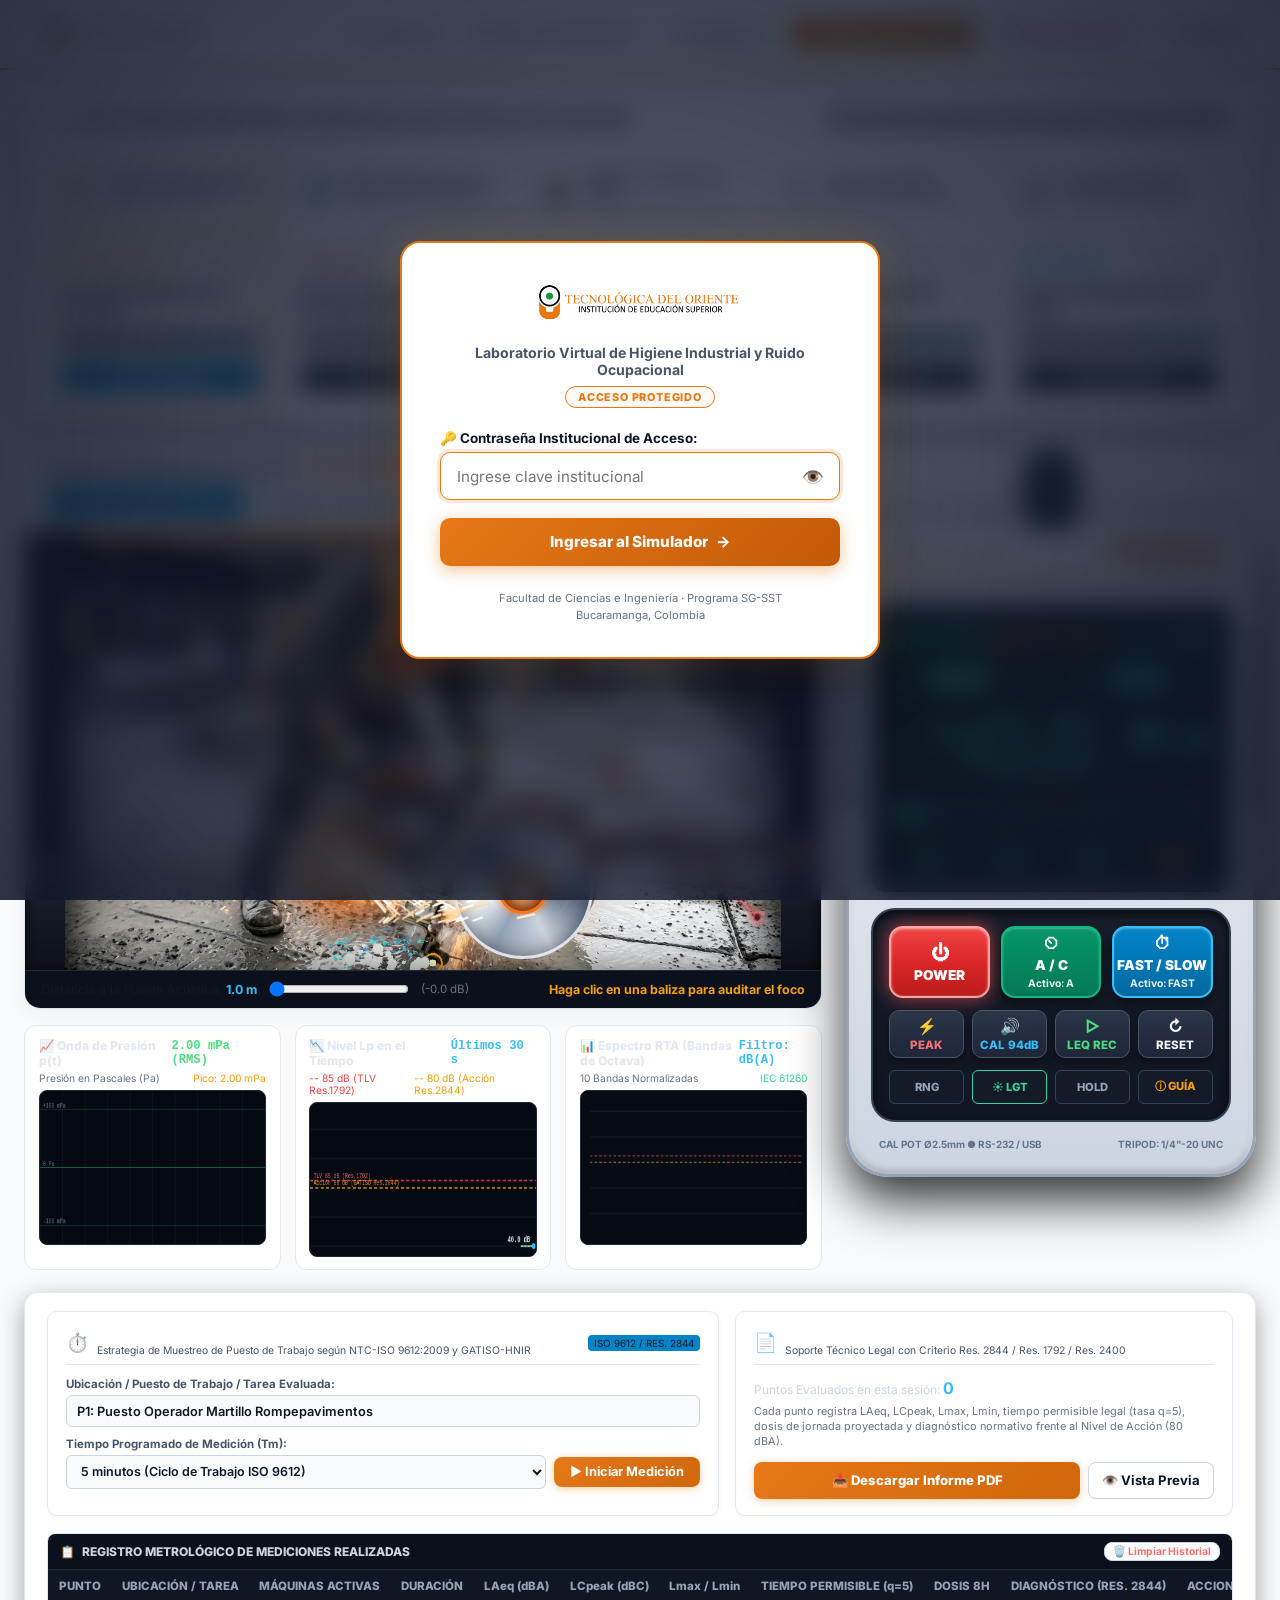
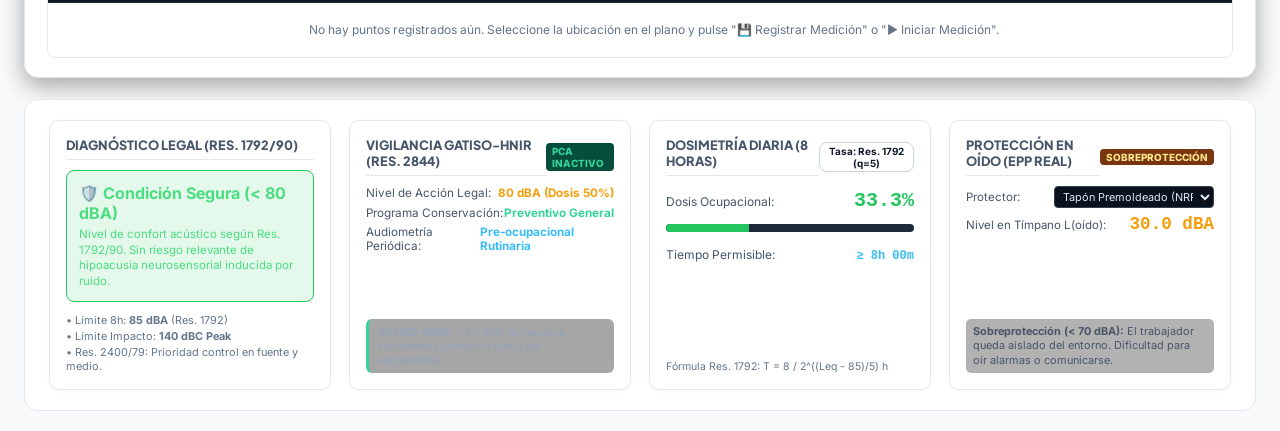
==== index.html @ 2c6d2023 "feat: animacion cinetica fidedigna reactiva al audio en primer plano y plano general para los 5 sect" ====
<!DOCTYPE html>
<html lang="es">
<head>
    <meta charset="UTF-8">
    <meta name="viewport" content="width=device-width, initial-scale=1.0">
    <title>Laboratorio Virtual de Higiene Industrial y Ruido Ocupacional | Tecnológica del Oriente</title>
    <!-- Tipografía Institucional Tecnológica del Oriente (tecnologicadeloriente.edu.co) -->
    <link rel="preconnect" href="https://fonts.googleapis.com">
    <link rel="preconnect" href="https://fonts.gstatic.com" crossorigin>
    <link href="https://fonts.googleapis.com/css2?family=Inter:wght@400;500;600;700;800&family=Plus+Jakarta+Sans:wght@600;700;800;900&display=swap" rel="stylesheet">
    <!-- Librerías de Generación de Informes PDF Metrológicos (Offline + Fallback CDN) -->
    <script src="assets/js/jspdf.umd.min.js"></script>
    <script src="assets/js/jspdf.plugin.autotable.min.js"></script>
    <script>
        if (typeof window.jspdf === 'undefined') {
            document.write('<script src="https://cdnjs.cloudflare.com/ajax/libs/jspdf/2.5.1/jspdf.umd.min.js"><\/script>');
            document.write('<script src="https://cdnjs.cloudflare.com/ajax/libs/jspdf-autotable/3.8.2/jspdf.plugin.autotable.min.js"><\/script>');
        }
    </script>
    <style>
        :root {
            /* Paleta Institucional Tecnológica del Oriente - Base Blanca */
            --bg-body: #f8fafc; /* Base blanca sutil institucional */
            --bg-panel: #ffffff; /* Paneles blanco puro */
            --bg-card: #ffffff; /* Tarjetas blanco puro */
            --border-panel: #e2e8f0; /* Bordes claros suaves */
            --border-bright: #cbd5e1;
            --text-main: #0f172a; /* Texto principal oscuro nítido (poco negro) */
            --text-muted: #475569; /* Gris oscuro medio para etiquetas */
            --text-dim: #64748b;
            
            /* Identidad Institucional Tecnológica del Oriente (Blanco, Naranja, poco Verde) */
            --ceto-orange: #e67817; /* Naranja institucional principal */
            --ceto-orange-hover: #cf670c;
            --ceto-orange-glow: rgba(230, 120, 23, 0.35);
            --ceto-green: #16943f; /* Verde sutil institucional */
            --ceto-green-hover: #127933;
            --ceto-green-glow: rgba(22, 148, 63, 0.25);

                    .worker-epp-badge {
            position: absolute;
            bottom: 14px;
            left: 14px;
            background: rgba(15, 23, 42, 0.88);
            color: #ffffff;
            border: 1.5px solid var(--ceto-orange);
            padding: 5px 12px;
            border-radius: 8px;
            font-size: 0.72rem;
            font-weight: 700;
            letter-spacing: 0.3px;
            display: flex;
            align-items: center;
            gap: 6px;
            box-shadow: 0 4px 14px rgba(0,0,0,0.4);
            backdrop-filter: blur(6px);
            z-index: 10;
        }
        @keyframes laserBlink {
            0%, 100% { opacity: 1; transform: scale(1); }
            50% { opacity: 0.35; transform: scale(0.85); }
        }

        
        
        /* Capas de animación cinética aislada con clip-path por fuente en el Plano General */
        .overview-machine-anim {
            position: absolute;
            inset: 0;
            width: 100%;
            height: 100%;
            pointer-events: none;
            z-index: 6;
            opacity: 0;
            transition: opacity 0.22s ease-in-out;
        }

        .overview-machine-anim.is-active {
            opacity: 1;
        }

        .overview-machine-anim img {
            position: absolute;
            inset: 0;
            width: 100%;
            height: 100%;
            object-fit: contain;
            object-position: center center;
            user-select: none;
        }
    
        /* =========================================================================
           ANIMACIONES CINÉTICAS REALISTAS DE MÁQUINAS Y PERSONAS HABLANDO
           ========================================================================= */

        /* 1. Vibración mecánica y respiración de la imagen en funcionamiento */
        .machine-photo-wrapper.is-operating .machine-real-photo {
            animation: machineOperatingJitter 0.07s infinite alternate ease-in-out;
        }
        @keyframes machineOperatingJitter {
            0% { transform: translate(0, 0) scale(1.0); }
            33% { transform: translate(-0.8px, 0.6px) scale(1.002); }
            66% { transform: translate(0.6px, -0.7px) scale(0.999); }
            100% { transform: translate(-0.5px, -0.4px) scale(1.001); }
        }

        .machine-photo-wrapper.is-hammering .machine-real-photo {
            animation: heavyHammerJitter 0.038s infinite ease-in-out !important;
        }
        @keyframes heavyHammerJitter {
            0% { transform: translateY(0); }
            40% { transform: translateY(3.0px); }
            80% { transform: translateY(-1.0px); }
            100% { transform: translateY(0); }
        }

        .machine-photo-wrapper.is-talking .machine-real-photo {
            animation: teleoperatorBreathing 2.4s infinite ease-in-out !important;
        }
        @keyframes teleoperatorBreathing {
            0%, 100% { transform: translate(0, 0) scale(1); }
            50% { transform: translate(0.5px, -0.8px) scale(1.005); }
        }

        /* Indicador de estado punto */
        .status-indicator-dot {
            display: inline-block;
            width: 8px;
            height: 8px;
            border-radius: 50%;
            margin-right: 5px;
            vertical-align: middle;
        }
        .status-indicator-dot.dot-active {
            background: #22c55e;
            box-shadow: 0 0 10px #22c55e;
            animation: laserBlink 1.2s infinite;
        }
        .status-indicator-dot.dot-idle {
            background: #94a3b8;
        }

        /* Banner de acción en vivo sobre la imagen */
        .live-action-banner {
            display: inline-flex;
            align-items: center;
            gap: 8px;
            padding: 6px 14px;
            border-radius: 8px;
            font-size: 0.74rem;
            font-weight: 800;
            letter-spacing: 0.3px;
            color: #ffffff;
            box-shadow: 0 6px 20px rgba(0,0,0,0.5);
            backdrop-filter: blur(8px);
            animation: bannerPulse 2s infinite ease-in-out;
            pointer-events: none;
        }
        @keyframes bannerPulse {
            0%, 100% { transform: scale(1); }
            50% { transform: scale(1.02); }
        }
        .speech-banner {
            background: rgba(22, 148, 63, 0.92);
            border: 1.5px solid #34d399;
        }
        .cutter-banner {
            background: rgba(230, 120, 23, 0.92);
            border: 1.5px solid #fbbf24;
        }
        .hammer-banner {
            background: rgba(220, 38, 38, 0.92);
            border: 1.5px solid #f87171;
        }
        .grinder-banner {
            background: rgba(2, 132, 199, 0.92);
            border: 1.5px solid #38bdf8;
        }
        .mixer-banner {
            background: rgba(202, 138, 4, 0.92);
            border: 1.5px solid #facc15;
        }
        .roller-banner {
            background: rgba(234, 88, 12, 0.92);
            border: 1.5px solid #fb923c;
        }
        .generic-banner {
            background: rgba(15, 23, 42, 0.92);
            border: 1.5px solid var(--ceto-orange);
        }

        /* 2. Boca animada hablando (Call Center Teleoperadora) */
        .animated-mouth-box {
            transform-origin: center;
            animation: mouthGesticulate 1.8s infinite ease-in-out;
        }
        @keyframes mouthGesticulate {
            0%, 100% { transform: rotate(0deg); }
            30% { transform: rotate(1.5deg); }
            70% { transform: rotate(-1deg); }
        }
        .talking-mouth-svg .mouth-cavity {
            animation: mouthOpening 0.22s infinite alternate ease-in-out;
            transform-origin: center;
        }
        @keyframes mouthOpening {
            0% { transform: scaleY(0.35) scaleX(0.85); fill: #300505; }
            50% { transform: scaleY(1.4) scaleX(1.1); fill: #4a0404; }
            100% { transform: scaleY(0.7) scaleX(0.95); fill: #380707; }
        }
        .talking-mouth-svg .lower-lip {
            animation: lowerLipMove 0.22s infinite alternate ease-in-out;
            transform-origin: center;
        }
        @keyframes lowerLipMove {
            0% { transform: translateY(0); }
            100% { transform: translateY(2.5px); }
        }

        /* Ondas de voz emanando de la teleoperadora */
        .speech-emission-halo {
            position: absolute;
            left: -10px;
            top: 50%;
            transform: translateY(-50%);
            width: 60px;
            height: 60px;
            pointer-events: none;
        }
        .speech-emission-halo .speech-wave {
            position: absolute;
            left: 0;
            top: 50%;
            transform: translateY(-50%);
            border: 2.2px solid #34d399;
            border-radius: 50%;
            opacity: 0;
            animation: speechWaveExpand 1.1s infinite ease-out;
        }
        .speech-emission-halo .wave-1 { animation-delay: 0s; }
        .speech-emission-halo .wave-2 { animation-delay: 0.36s; }
        .speech-emission-halo .wave-3 { animation-delay: 0.72s; }
        @keyframes speechWaveExpand {
            0% { width: 8px; height: 8px; opacity: 0.9; transform: translate(-50%, -50%) scale(0.5); }
            100% { width: 85px; height: 85px; opacity: 0; transform: translate(-100%, -50%) scale(1.6); border-color: #10b981; }
        }

        /* LED de llamada en auricular */
        .call-pulse-led {
            display: block;
            width: 9px;
            height: 9px;
            border-radius: 50%;
            background: #22c55e;
            box-shadow: 0 0 10px #22c55e, 0 0 20px #16a34a;
            animation: callLedFlash 0.9s infinite alternate;
        }
        @keyframes callLedFlash {
            0% { opacity: 0.4; transform: scale(0.8); }
            100% { opacity: 1; transform: scale(1.3); }
        }

        /* Tecleo en teclado */
        .keyboard-sparkle {
            position: absolute;
            width: 7px;
            height: 7px;
            background: #38bdf8;
            border-radius: 50%;
            opacity: 0;
            animation: keyTap 0.4s infinite;
        }
        .ks-1 { left: -18px; top: 0; animation-delay: 0.1s; }
        .ks-2 { left: 0px; top: 5px; animation-delay: 0.25s; }
        .ks-3 { left: 18px; top: -3px; animation-delay: 0.35s; }
        @keyframes keyTap {
            0% { opacity: 0; transform: scale(0.5); }
            50% { opacity: 0.85; transform: scale(1.5); }
            100% { opacity: 0; transform: scale(0.8); }
        }

        /* Monitor CRM activo */
        .screen-scanline {
            position: absolute;
            inset: 0;
            background: linear-gradient(180deg, rgba(56, 189, 248, 0.15) 0%, rgba(2, 132, 199, 0.05) 50%, rgba(56, 189, 248, 0.22) 100%);
            animation: scanlineScroll 1.8s infinite linear;
        }
        @keyframes scanlineScroll {
            0% { transform: translateY(-100%); }
            100% { transform: translateY(100%); }
        }

        /* 3. Disco diamantado girando a 4200 RPM */
        .rotating-blade-disc {
            width: 140px;
            height: 140px;
            border-radius: 50%;
            border: 3px solid rgba(226, 232, 240, 0.9);
            background: conic-gradient(from 0deg, #94a3b8, #f8fafc, #64748b, #cbd5e1, #94a3b8, #f8fafc, #475569, #cbd5e1);
            box-shadow: 0 0 25px rgba(254, 215, 170, 0.6), inset 0 0 20px rgba(0,0,0,0.5);
            animation: spinUltraFast 0.04s infinite linear;
            position: relative;
        }
        @keyframes spinUltraFast {
            0% { transform: rotate(0deg); }
            100% { transform: rotate(360deg); }
        }
        .blade-arbor-nut {
            position: absolute;
            inset: 42px;
            border-radius: 50%;
            background: #0f172a;
            border: 3px solid #f97316;
        }
        .blade-friction-glow {
            position: absolute;
            left: 50%;
            top: 50%;
            width: 65px;
            height: 65px;
            transform: translate(-50%, -50%);
            background: radial-gradient(circle, rgba(255, 237, 213, 0.95) 0%, rgba(249, 115, 22, 0.65) 40%, transparent 70%);
            animation: frictionFlicker 0.08s infinite alternate;
        }
        @keyframes frictionFlicker {
            0% { opacity: 0.6; transform: translate(-50%, -50%) scale(0.9); }
            100% { opacity: 1; transform: translate(-50%, -50%) scale(1.18); }
        }

        /* 4. Percusión de martillo neumático a 26 Hz */
        .chisel-impact-shockwave {
            width: 55px;
            height: 26px;
            border-radius: 50%;
            border: 2px solid rgba(248, 113, 113, 0.9);
            animation: shockwavePulse 0.038s infinite ease-out;
        }
        @keyframes shockwavePulse {
            0% { transform: scale(0.5); opacity: 1; }
            100% { transform: scale(2.2); opacity: 0; }
        }
        .concrete-dust-burst {
            width: 65px;
            height: 38px;
            background: radial-gradient(ellipse at center, rgba(241, 245, 249, 0.8) 0%, rgba(148, 163, 184, 0.45) 50%, transparent 80%);
            border-radius: 50%;
            animation: dustPuff 0.076s infinite alternate;
        }
        @keyframes dustPuff {
            0% { transform: scale(0.8) translateY(0); opacity: 0.5; }
            100% { transform: scale(1.3) translateY(-6px); opacity: 0.85; }
        }

        /* 5. Pulidora con desbaste y chispas a 8500 RPM */
        .grinder-disc-spin {
            width: 110px;
            height: 110px;
            border-radius: 50%;
            border: 3px solid rgba(251, 191, 36, 0.9);
            background: conic-gradient(from 0deg, #18181b, #71717a, #27272a, #a1a1aa, #18181b);
            animation: spinUltraFast 0.035s infinite linear;
            box-shadow: 0 0 20px rgba(251, 191, 36, 0.8);
        }
        .hot-weld-glow {
            position: absolute;
            width: 48px;
            height: 48px;
            background: radial-gradient(circle, #fef08a 0%, #f97316 60%, transparent 100%);
            border-radius: 50%;
            animation: frictionFlicker 0.05s infinite alternate;
        }

        /* Colores de Instrumento y Normativos */
            --extech-orange: #e67817;
            --lcd-bg-backlit: #03140a;
            --lcd-bg-reflective: #6f8565;
            --lcd-text-backlit: #34d399;
            --lcd-text-reflective: #142014;
            --lcd-dim-backlit: rgba(52, 211, 153, 0.12);
            --lcd-dim-reflective: rgba(20, 32, 20, 0.12);

            --color-continuo: #38bdf8;
            --color-intermitente: #fbbf24;
            --color-impacto: #f87171;
            
            --sec-const: #e67817;
            --sec-manuf: #0284c7;
            --sec-comer: #a855f7;
            --sec-minas: #ca8a04;
            --sec-admin: #16943f;
        }

        * {
            box-sizing: border-box;
            margin: 0;
            padding: 0;
            font-family: 'Inter', -apple-system, BlinkMacSystemFont, "Segoe UI", Roboto, sans-serif;
            -webkit-font-smoothing: antialiased;
        }

        h1, h2, h3, h4, h5, h6, .brand-text h1, .ceto-title {
            font-family: 'Plus Jakarta Sans', 'Inter', sans-serif !important;
        }

        body {
            background-color: var(--bg-body);
            color: var(--text-main);
            min-height: 100vh;
            display: flex;
            flex-direction: column;
            overflow-x: hidden;
        }

        /* =========================================================================
           PORTAL DE ACCESO INSTITUCIONAL POR CONTRASEÑA (TECNOLÓGICA DEL ORIENTE)
           ========================================================================= */
        .ceto-auth-overlay {
            position: fixed;
            inset: 0;
            z-index: 999999;
            background: radial-gradient(circle at center, rgba(15, 23, 42, 0.7) 0%, rgba(15, 23, 42, 0.88) 100%);
            backdrop-filter: blur(12px);
            display: flex;
            align-items: center;
            justify-content: center;
            padding: 1.5rem;
            transition: opacity 0.35s ease, transform 0.35s ease;
        }

        .ceto-auth-card {
            background: #ffffff;
            border: 2px solid var(--ceto-orange);
            border-radius: 20px;
            max-width: 480px;
            width: 100%;
            padding: 2.2rem 2.4rem;
            box-shadow: 0 25px 60px rgba(0, 0, 0, 0.25), 0 0 35px rgba(230, 120, 23, 0.2);
            display: flex;
            flex-direction: column;
            gap: 1.4rem;
            text-align: center;
            position: relative;
            animation: cetoCardEntrance 0.5s cubic-bezier(0.16, 1, 0.3, 1);
        }

        @keyframes cetoCardEntrance {
            from { opacity: 0; transform: scale(0.92) translateY(20px); }
            to { opacity: 1; transform: scale(1) translateY(0); }
        }

        .ceto-auth-card.ceto-unlock-success {
            border-color: #22c55e;
            box-shadow: 0 0 45px rgba(34, 197, 94, 0.4);
            transform: scale(0.98);
        }

        .ceto-logo-box {
            background: transparent;
            padding: 0;
            display: inline-flex;
            align-items: center;
            justify-content: center;
            margin: 0 auto 0.5rem auto;
            max-width: 280px;
        }

        .ceto-modal-logo {
            max-width: 100%;
            height: auto;
            max-height: 54px;
            object-fit: contain;
        }

        .ceto-auth-sub {
            font-size: 0.88rem;
            font-weight: 700;
            color: #475569;
            margin-top: 4px;
        }

        .ceto-auth-badge {
            display: inline-block;
            background: #fffaf5;
            border: 1.5px solid var(--ceto-orange);
            color: var(--ceto-orange);
            font-size: 0.68rem;
            font-weight: 800;
            text-transform: uppercase;
            letter-spacing: 0.8px;
            padding: 3px 12px;
            border-radius: 9999px;
            margin-top: 0.5rem;
        }

        .ceto-auth-body {
            display: flex;
            flex-direction: column;
            gap: 1.1rem;
            text-align: left;
        }

        .ceto-input-group label {
            font-size: 0.84rem;
            font-weight: 700;
            color: #0f172a;
            display: flex;
            align-items: center;
            gap: 6px;
            margin-bottom: 6px;
        }

        .ceto-password-wrap {
            position: relative;
            display: flex;
            align-items: center;
        }

        .ceto-password-wrap input {
            width: 100%;
            background: #f8fafc;
            border: 1.5px solid #cbd5e1;
            color: #0f172a;
            padding: 0.85rem 3rem 0.85rem 1rem;
            border-radius: 10px;
            font-size: 0.95rem;
            font-family: inherit;
            transition: all 0.2s ease;
            outline: none;
        }

        .ceto-password-wrap input:focus {
            border-color: var(--ceto-orange);
            box-shadow: 0 0 0 3px rgba(230, 120, 23, 0.18);
            background: #ffffff;
        }

        .btn-toggle-eye {
            position: absolute;
            right: 12px;
            background: none;
            border: none;
            font-size: 1.1rem;
            cursor: pointer;
            color: #94a3b8;
            padding: 4px;
            user-select: none;
        }

        .ceto-auth-error-msg {
            color: #f87171;
            font-size: 0.76rem;
            font-weight: 600;
            margin-top: 6px;
            padding: 6px 10px;
            background: rgba(239, 68, 68, 0.12);
            border-left: 3px solid #ef4444;
            border-radius: 4px;
        }

        .input-shake {
            animation: cetoShake 0.4s ease-in-out;
        }

        @keyframes cetoShake {
            0%, 100% { transform: translateX(0); }
            20%, 60% { transform: translateX(-8px); }
            40%, 80% { transform: translateX(8px); }
        }

        .ceto-hint-box {
            background: rgba(22, 148, 63, 0.1);
            border: 1px dashed rgba(22, 148, 63, 0.4);
            border-radius: 8px;
            padding: 8px 12px;
            font-size: 0.76rem;
            color: #86efac;
            display: flex;
            align-items: center;
            gap: 8px;
        }

        .btn-ceto-submit {
            background: linear-gradient(135deg, var(--ceto-orange) 0%, #c25906 100%);
            color: #ffffff;
            border: none;
            padding: 0.9rem 1.4rem;
            border-radius: 10px;
            font-size: 0.95rem;
            font-weight: 800;
            cursor: pointer;
            display: flex;
            align-items: center;
            justify-content: center;
            gap: 8px;
            box-shadow: 0 4px 16px rgba(230, 120, 23, 0.45);
            transition: all 0.25s ease;
        }

        .btn-ceto-submit:hover {
            background: linear-gradient(135deg, #f28522 0%, var(--ceto-orange) 100%);
            transform: translateY(-1px);
            box-shadow: 0 6px 22px rgba(230, 120, 23, 0.6);
        }

        .ceto-auth-footer {
            margin-top: 0.5rem;
            display: flex;
            flex-direction: column;
            gap: 3px;
            font-size: 0.7rem;
            color: #64748b;
            text-align: center;
        }

        /* HEADER INSTITUCIONAL TECNOLÓGICA DEL ORIENTE - BASE BLANCA CON LOGO */
        .ceto-header-brand {
            display: flex;
            align-items: center;
            gap: 1rem;
        }

        .header-inst-logo {
            height: 44px;
            width: auto;
            max-width: 250px;
            object-fit: contain;
        }

        .btn-top-ceto {
            background: linear-gradient(135deg, var(--ceto-orange) 0%, #cf670c 100%) !important;
            color: #ffffff !important;
            border: none !important;
            box-shadow: 0 2px 10px rgba(230, 120, 23, 0.35) !important;
        }

        .btn-top-ceto:hover {
            background: linear-gradient(135deg, #cf670c 0%, #b85705 100%) !important;
            box-shadow: 0 4px 14px rgba(230, 120, 23, 0.5) !important;
        }

        .btn-top-lock {
            background: #f8fafc !important;
            color: #475569 !important;
            border-color: #cbd5e1 !important;
        }

        .btn-top-lock:hover {
            color: #ef4444 !important;
            border-color: #ef4444 !important;
            background: #fef2f2 !important;
        }

        /* HEADER */
        header {
            background: #ffffff;
            border-bottom: 2.5px solid var(--ceto-orange);
            box-shadow: 0 2px 12px rgba(0, 0, 0, 0.05);
            padding: 0.75rem 1.5rem;
            display: flex;
            justify-content: space-between;
            align-items: center;
            position: sticky;
            top: 0;
            z-index: 100;
        }

        .header-brand {
            display: flex;
            align-items: center;
            gap: 0.85rem;
        }

        .brand-icon {
            width: 40px;
            height: 40px;
            background: linear-gradient(135deg, #f59e0b 0%, #ea580c 100%);
            border-radius: 10px;
            display: flex;
            align-items: center;
            justify-content: center;
            color: #000;
            font-size: 1.3rem;
            font-weight: 900;
            box-shadow: 0 4px 14px rgba(234, 88, 12, 0.4);
        }

        .brand-text h1 {
            font-size: 1.1rem;
            font-weight: 800;
            color: #ffffff;
            display: flex;
            align-items: center;
            gap: 0.5rem;
        }

        .brand-text h1 span.badge-version {
            background: #0284c7;
            color: #ffffff;
            font-size: 0.65rem;
            font-weight: 800;
            padding: 2px 6px;
            border-radius: 4px;
            text-transform: uppercase;
        }

        .brand-sub {
            font-size: 0.74rem;
            color: var(--text-muted);
            display: flex;
            gap: 0.5rem;
            margin-top: 2px;
        }

        .header-actions {
            display: flex;
            align-items: center;
            gap: 0.75rem;
        }

        .btn-top {
            background-color: #ffffff;
            color: #0f172a;
            border: 1.5px solid #cbd5e1;
            padding: 0.45rem 0.85rem;
            border-radius: 8px;
            font-size: 0.78rem;
            font-weight: 700;
            cursor: pointer;
            display: inline-flex;
            align-items: center;
            gap: 0.4rem;
            transition: all 0.2s ease;
            box-shadow: 0 1px 3px rgba(0,0,0,0.04);
        }

        .btn-top:hover {
            background-color: #f8fafc;
            border-color: var(--ceto-orange);
            color: var(--ceto-orange);
        }

        .btn-top.active {
            background-color: var(--ceto-orange);
            color: #ffffff;
            border-color: var(--ceto-orange);
            box-shadow: 0 2px 8px rgba(230, 120, 23, 0.35);
        }

        .btn-top-amber {
            background: linear-gradient(135deg, var(--ceto-orange) 0%, #cf670c 100%);
            color: #ffffff;
            border: none;
            box-shadow: 0 2px 8px rgba(230, 120, 23, 0.35);
        }

        .btn-top-green {
            background: #ecfdf5;
            color: #059669;
            border: 1.5px solid #10b981;
            box-shadow: 0 1px 4px rgba(16, 185, 129, 0.15);
        }
        .btn-top-green:hover {
            background: #d1fae5;
            color: #047857;
            border-color: #059669;
        }

        /* BADGE DE MEMORIA INTERNA DE SESIÓN */
        .memory-badge {
            font-size: 0.72rem;
            font-weight: 800;
            padding: 5px 12px;
            border-radius: 20px;
            display: inline-flex;
            align-items: center;
            gap: 6px;
            transition: all 0.25s ease;
        }
        .memory-badge.empty {
            background: #f1f5f9;
            color: #64748b;
            border: 1px solid #cbd5e1;
        }
        .memory-badge.has-data {
            background: #ecfdf5;
            color: #059669;
            border: 1.5px solid #10b981;
            box-shadow: 0 2px 8px rgba(16, 185, 129, 0.22);
            animation: pulseMemory 2s infinite ease-in-out;
        }
        @keyframes pulseMemory {
            0%, 100% { transform: scale(1); }
            50% { transform: scale(1.04); }
        }

        /* MAIN CONTAINER */
        main {
            max-width: 1560px;
            width: 100%;
            margin: 0 auto;
            padding: 1.25rem 1.5rem;
            flex: 1;
            display: flex;
            flex-direction: column;
            gap: 1.35rem;
        }

        /* CAPA 1: SELECTOR MULTISECTORIAL (5 SECTORES) */
        .section-sectors {
            background: var(--bg-panel);
            border: 1px solid var(--border-panel);
            border-radius: 14px;
            padding: 1.1rem 1.35rem;
            box-shadow: 0 8px 24px rgba(0, 0, 0, 0.4);
            display: flex;
            flex-direction: column;
            gap: 0.9rem;
        }

        .sector-tabs {
            display: grid;
            grid-template-columns: repeat(5, 1fr);
            gap: 0.65rem;
        }

        @media (max-width: 1100px) {
            .sector-tabs { grid-template-columns: repeat(3, 1fr); }
        }
        @media (max-width: 700px) {
            .sector-tabs { grid-template-columns: 1fr; }
        }

        .sector-tab {
            background: #090e18;
            border: 2px solid var(--border-panel);
            border-radius: 10px;
            padding: 0.75rem 0.9rem;
            cursor: pointer;
            display: flex;
            align-items: center;
            gap: 0.75rem;
            transition: all 0.2s ease;
            position: relative;
        }

        .sector-tab {
            background: #ffffff;
            border: 1.5px solid var(--border-panel);
            border-radius: 10px;
            padding: 0.75rem 0.9rem;
            cursor: pointer;
            display: flex;
            align-items: center;
            gap: 0.75rem;
            transition: all 0.2s ease;
            position: relative;
            box-shadow: 0 1px 3px rgba(0, 0, 0, 0.04);
        }

        .sector-tab:hover {
            background: #fffaf5;
            border-color: var(--ceto-orange);
            color: var(--ceto-orange);
            transform: translateY(-2px);
            box-shadow: 0 4px 12px rgba(230, 120, 23, 0.12);
        }

        .sector-tab.active {
            background: #fffaf5;
            border-color: var(--ceto-orange);
            box-shadow: 0 4px 14px rgba(230, 120, 23, 0.18);
        }

        .sector-tab[data-sec="A"].active { border-color: var(--sec-const); }
        .sector-tab[data-sec="B"].active { border-color: var(--sec-manuf); }
        .sector-tab[data-sec="C"].active { border-color: var(--sec-comer); }
        .sector-tab[data-sec="D"].active { border-color: var(--sec-minas); }
        .sector-tab[data-sec="E"].active { border-color: var(--sec-admin); }

        .sector-icon {
            font-size: 1.4rem;
            width: 34px;
            height: 34px;
            display: flex;
            align-items: center;
            justify-content: center;
            border-radius: 8px;
            background: #f1f5f9;
            flex-shrink: 0;
        }

        .sector-info h3 {
            font-size: 0.82rem;
            font-weight: 800;
            color: #0f172a;
            line-height: 1.2;
        }

        .sector-info p {
            font-size: 0.68rem;
            color: var(--text-muted);
        }

        /* CAPA 2: REJILLA DE LAS 5 MÁQUINAS DEL SECTOR */
        .machines-strip {
            display: grid;
            grid-template-columns: repeat(5, 1fr);
            gap: 0.75rem;
        }

        @media (max-width: 1200px) {
            .machines-strip { grid-template-columns: repeat(3, 1fr); }
        }
        @media (max-width: 768px) {
            .machines-strip { grid-template-columns: 1fr; }
        }

        .machine-card {
            background: #ffffff;
            border: 1.5px solid var(--border-panel);
            border-radius: 10px;
            padding: 0.85rem;
            display: flex;
            flex-direction: column;
            justify-content: space-between;
            gap: 0.65rem;
            cursor: pointer;
            transition: all 0.2s cubic-bezier(0.16, 1, 0.3, 1);
            box-shadow: 0 1px 4px rgba(0, 0, 0, 0.04);
        }

        .machine-card:hover {
            border-color: var(--ceto-orange);
            background: #f8fafc;
            transform: translateY(-2px);
            box-shadow: 0 6px 18px rgba(230, 120, 23, 0.12);
        }

        .machine-card.active {
            border-color: var(--ceto-orange);
            background: #fffaf5;
            box-shadow: 0 6px 20px rgba(230, 120, 23, 0.2);
        }

        .badge-noise {
            font-size: 0.62rem;
            font-weight: 800;
            padding: 2px 7px;
            border-radius: 10px;
            text-transform: uppercase;
            letter-spacing: 0.04em;
        }

        .badge-continuo { background: rgba(56, 189, 248, 0.15); color: var(--color-continuo); border: 1px solid rgba(56, 189, 248, 0.3); }
        .badge-intermitente { background: rgba(251, 191, 36, 0.15); color: var(--color-intermitente); border: 1px solid rgba(251, 191, 36, 0.3); }
        .badge-impacto { background: rgba(248, 113, 113, 0.15); color: var(--color-impacto); border: 1px solid rgba(248, 113, 113, 0.3); }

        .machine-card-title {
            font-size: 0.88rem;
            font-weight: 800;
            color: #0f172a;
            line-height: 1.25;
            min-height: 2.3em;
        }

        .machine-card-spl {
            font-family: monospace;
            font-size: 0.85rem;
            font-weight: 800;
            color: #38bdf8;
            background: rgba(0, 0, 0, 0.4);
            padding: 3px 6px;
            border-radius: 4px;
            border: 1px solid rgba(255, 255, 255, 0.05);
            display: flex;
            justify-content: space-between;
        }

        .btn-card-toggle {
            width: 100%;
            background: #1e293b;
            color: #fff;
            border: 1px solid var(--border-bright);
            padding: 0.4rem;
            border-radius: 6px;
            font-size: 0.72rem;
            font-weight: 800;
            display: flex;
            align-items: center;
            justify-content: center;
            gap: 6px;
        }

        .machine-card.active .btn-card-toggle {
            background: #0284c7;
            border-color: #38bdf8;
        }

        /* GRID PRINCIPAL: ESCENARIO HIPERREALISTA (IZQ) + SONÓMETRO EXTECH (DER) */
        .stage-workspace {
            display: grid;
            grid-template-columns: 1fr 410px;
            gap: 1.5rem;
            align-items: start;
        }

        @media (max-width: 1120px) {
            .stage-workspace { grid-template-columns: 1fr; }
        }

        /* =========================================================================
           ESCENARIO HIPERREALISTA DE LA MÁQUINA ACTIVA
           ========================================================================= */
        .stage-container {
            display: flex;
            flex-direction: column;
            gap: 1rem;
        }

        .stage-box {
            background: #ffffff;
            border: 1.5px solid var(--border-panel);
            border-radius: 16px;
            overflow: hidden;
            box-shadow: 0 4px 20px rgba(0, 0, 0, 0.05);
            position: relative;
            display: flex;
            flex-direction: column;
        }

        .stage-header {
            background: #ffffff;
            border-bottom: 1.5px solid var(--border-panel);
            padding: 0.65rem 1rem;
            display: flex;
            justify-content: space-between;
            align-items: center;
            z-index: 20;
        }

        .stage-title {
            font-size: 0.95rem;
            font-weight: 800;
            color: #0f172a;
            display: flex;
            align-items: center;
            gap: 0.6rem;
        }

        .stage-badge-hd {
            background: rgba(234, 88, 12, 0.2);
            color: #ea580c;
            border: 1px solid rgba(234, 88, 12, 0.5);
            font-size: 0.65rem;
            font-weight: 800;
            padding: 2px 6px;
            border-radius: 4px;
        }

        .stage-viewport {
            width: 100%;
            min-height: 440px;
            height: clamp(440px, 48vh, 600px);
            position: relative;
            background: radial-gradient(ellipse at 50% 20%, #172338 0%, #0b1019 60%, #05070c 100%);
            display: flex;
            align-items: center;
            justify-content: center;
            overflow: hidden;
        }

        /* Suelo industrial con demarcación de seguridad */
        .stage-floor {
            position: absolute;
            bottom: 0;
            left: 0;
            right: 0;
            height: 110px;
            background: linear-gradient(180deg, #1b2330 0%, #0c1017 100%);
            border-top: 1px solid #334155;
            box-shadow: inset 0 2px 10px rgba(0,0,0,0.8);
        }

        .stage-hazard-line {
            width: 100%;
            height: 8px;
            background: repeating-linear-gradient(45deg, #f59e0b 0px, #f59e0b 15px, #0f172a 15px, #0f172a 30px);
            opacity: 0.7;
        }

        .stage-shadow {
            width: 80%;
            height: 25px;
            background: rgba(0, 0, 0, 0.85);
            filter: blur(14px);
            border-radius: 50%;
            margin: 15px auto 0 auto;
        }

        /* SVG de la máquina */
        .machine-svg-layer {
            position: relative;
            z-index: 10;
            width: 90%;
            max-height: 340px;
            display: flex;
            align-items: center;
            justify-content: center;
            transition: transform 0.3s ease;
        }

        /* Canvas de partículas de física (chispas, virutas, ondas) */
        #fxCanvas {
            position: absolute;
            inset: 0;
            width: 100%;
            height: 100%;
            z-index: 15;
            pointer-events: none;
        }

        /* Balizas ISO 9612 interactivas */
        .hotspot-beacon {
            position: absolute;
            width: 22px;
            height: 22px;
            border-radius: 50%;
            background: #ea580c;
            border: 2px solid #ffffff;
            color: #fff;
            font-size: 10px;
            font-weight: 900;
            display: flex;
            align-items: center;
            justify-content: center;
            cursor: pointer;
            z-index: 25;
            transform: translate(-50%, -50%);
            box-shadow: 0 0 12px rgba(234, 88, 12, 0.8);
            animation: pulseBeacon 1.5s infinite;
        }

        @keyframes pulseBeacon {
            0%, 100% { transform: translate(-50%, -50%) scale(1); }
            50% { transform: translate(-50%, -50%) scale(1.15); box-shadow: 0 0 20px #ea580c; }
        }

        .stage-controls-bar {
            background: #0b111c;
            border-top: 1px solid #1e293b;
            padding: 0.65rem 1rem;
            display: flex;
            justify-content: space-between;
            align-items: center;
            font-size: 0.78rem;
        }

        /* CAJAS DE INSTRUMENTACIÓN INFERIORES: 3 GRÁFICAS SIMULTÁNEAS */
        .charts-row {
            display: grid;
            grid-template-columns: repeat(3, 1fr);
            gap: 0.85rem;
        }

        @media (max-width: 1200px) {
            .charts-row { grid-template-columns: 1fr; }
        }

        .chart-box {
            background: var(--bg-panel);
            border: 1px solid var(--border-panel);
            border-radius: 12px;
            padding: 0.75rem 0.85rem;
            display: flex;
            flex-direction: column;
            gap: 0.4rem;
        }

        .chart-header {
            display: flex;
            justify-content: space-between;
            align-items: center;
            font-size: 0.76rem;
            font-weight: 800;
            color: #e2e8f0;
        }

        .chart-sub-header {
            display: flex;
            justify-content: space-between;
            font-size: 0.64rem;
            color: var(--text-dim);
            font-family: monospace;
            margin-top: -2px;
        }

        .chart-canvas {
            width: 100%;
            height: 155px;
            background: #040810;
            border: 1px solid #1e293b;
            border-radius: 8px;
            display: block;
        }

        /* FOTOGRAFÍAS INDUSTRIALES HIPERREALISTAS */
        .machine-photo-wrapper {
            position: relative;
            width: 100%;
            height: 100%;
            display: flex;
            align-items: center;
            justify-content: center;
            overflow: hidden;
            background: radial-gradient(circle at center, #1e293b 0%, #090d16 100%);
            border-radius: 8px;
        }

        .machine-real-photo {
            width: 100%;
            height: 100%;
            object-fit: contain;
            object-position: center;
            filter: contrast(1.04) saturate(1.05);
            transition: transform 0.4s ease;
        }

        .photo-ambient-vignette {
            position: absolute;
            inset: 0;
            box-shadow: inset 0 0 50px rgba(0,0,0,0.65), inset 0 -35px 45px rgba(0,0,0,0.85);
            pointer-events: none;
        }

        .photo-badge-overlay {
            position: absolute;
            bottom: 12px;
            left: 14px;
            background: rgba(15, 23, 42, 0.88);
            border: 1px solid #0284c7;
            color: #38bdf8;
            font-size: 0.65rem;
            font-weight: 800;
            padding: 3px 8px;
            border-radius: 4px;
            backdrop-filter: blur(6px);
            letter-spacing: 0.5px;
            pointer-events: none;
            box-shadow: 0 4px 12px rgba(0,0,0,0.6);
        }

        /* =========================================================================
           SONÓMETRO DIGITAL INTEGRADOR CLASE 2 (IEC 61672-1:2013)
           ========================================================================= */
        .sonometer-wrapper {
            display: flex;
            flex-direction: column;
            align-items: center;
            width: 100%;
            max-width: 410px;
            margin: 0 auto;
            position: sticky;
            top: 5rem;
            user-select: none;
        }

        /* Sonda y cápsula del micrófono */
        .mic-assembly {
            display: flex;
            flex-direction: column;
            align-items: center;
            margin-bottom: -16px;
            z-index: 20;
            cursor: pointer;
        }

        .mic-windscreen {
            width: 56px;
            height: 64px;
            background: radial-gradient(circle at 35% 25%, #334155 0%, #1e2530 60%, #0a0e14 100%);
            border-radius: 28px 28px 12px 12px;
            border: 1px solid #475569;
            box-shadow: 0 8px 16px rgba(0,0,0,0.7), inset 0 2px 4px rgba(255,255,255,0.15);
            display: flex;
            align-items: center;
            justify-content: center;
            position: relative;
            overflow: hidden;
        }

        .mic-windscreen::before {
            content: '';
            position: absolute;
            inset: 0;
            background: radial-gradient(#475569 1px, transparent 1px);
            background-size: 3px 3px;
            opacity: 0.75;
        }

        .mic-metal-capsule {
            width: 32px;
            height: 52px;
            background: linear-gradient(90deg, #94a3b8 0%, #f1f5f9 45%, #cbd5e1 75%, #64748b 100%);
            border-radius: 12px 12px 2px 2px;
            border: 2px solid #475569;
            box-shadow: 0 6px 14px rgba(0,0,0,0.6), inset 0 2px 4px rgba(255,255,255,0.8);
            display: flex;
            flex-direction: column;
            align-items: center;
            justify-content: space-between;
            padding: 3px 0;
        }

        .mic-collar {
            width: 48px;
            height: 18px;
            background: linear-gradient(180deg, #475569 0%, #1e293b 100%);
            border-radius: 0 0 6px 6px;
            border: 1px solid #334155;
            box-shadow: inset 0 1px 2px rgba(255,255,255,0.2);
        }

        /* Chasis Principal Extech */
        .extech-chassis {
            width: 100%;
            background: linear-gradient(180deg, #f1f5f9 0%, #e2e8f0 40%, #cbd5e1 100%);
            border: 3px solid #94a3b8;
            border-radius: 42px;
            padding: 1.25rem 1.4rem 1.5rem 1.4rem;
            box-shadow: 
                0 24px 50px rgba(0, 0, 0, 0.8),
                inset 0 2px 6px rgba(255, 255, 255, 0.9),
                inset 0 -3px 6px rgba(0, 0, 0, 0.25);
            position: relative;
            display: flex;
            flex-direction: column;
            gap: 1rem;
        }

        /* Grips laterales de caucho */
        .chassis-grip-left, .chassis-grip-right {
            position: absolute;
            top: 110px;
            width: 8px;
            height: 190px;
            background: #1e2530;
            border: 1px solid #475569;
            display: flex;
            flex-direction: column;
            justify-content: space-around;
            padding: 8px 0;
        }
        .chassis-grip-left { left: -5px; border-radius: 4px 0 0 4px; }
        .chassis-grip-right { right: -5px; border-radius: 0 4px 4px 0; }
        .grip-ridge { width: 5px; height: 3px; background: #475569; border-radius: 2px; margin: 0 auto; }

        /* Cabecera Extech */
        .extech-header {
            display: flex;
            justify-content: space-between;
            align-items: flex-start;
            padding: 0 0.2rem 0.2rem 0.2rem;
            border-bottom: 1px solid #cbd5e1;
        }

        .extech-logo-row {
            display: flex;
            align-items: baseline;
            gap: 0.4rem;
        }

        .extech-brand {
            font-size: 1.25rem;
            font-weight: 900;
            color: #0f172a;
            letter-spacing: -0.02em;
        }

        .extech-model-badge {
            background: #ffedd5;
            color: #ea580c;
            border: 1px solid #fdba74;
            font-size: 0.72rem;
            font-weight: 800;
            padding: 1px 6px;
            border-radius: 4px;
        }

        .extech-type-label {
            font-size: 0.65rem;
            font-weight: 800;
            color: #475569;
            letter-spacing: 0.05em;
            margin-top: 2px;
            font-family: monospace;
        }

        .extech-standards {
            text-align: right;
            display: flex;
            flex-direction: column;
            gap: 2px;
        }

        .badge-standard {
            font-size: 0.62rem;
            font-weight: 700;
            background: #e2e8f0;
            color: #334155;
            padding: 2px 5px;
            border-radius: 4px;
            border: 1px solid #cbd5e1;
            font-family: monospace;
        }

        /* Pantalla LCD Industrial */
        .extech-lcd {
            background: var(--lcd-bg-backlit);
            border: 4px solid #090e17;
            border-radius: 16px;
            padding: 0.9rem 1rem;
            color: var(--lcd-text-backlit);
            box-shadow: inset 0 4px 20px rgba(0, 0, 0, 0.9), 0 0 16px rgba(52, 211, 153, 0.1);
            display: flex;
            flex-direction: column;
            gap: 0.65rem;
            position: relative;
            overflow: hidden;
            transition: all 0.3s ease;
        }

        .extech-lcd.reflective {
            background: var(--lcd-bg-reflective) !important;
            color: var(--lcd-text-reflective) !important;
            box-shadow: inset 0 4px 15px rgba(0, 0, 0, 0.6);
        }

        /* Reflejo de cristal */
        .extech-lcd::after {
            content: '';
            position: absolute;
            top: 0; left: 0; right: 0;
            height: 12px;
            background: linear-gradient(180deg, rgba(255,255,255,0.12) 0%, transparent 100%);
            pointer-events: none;
        }

        .lcd-row-flags {
            display: flex;
            justify-content: space-between;
            align-items: center;
            font-size: 0.68rem;
            font-weight: 700;
            font-family: monospace;
            border-bottom: 1px solid rgba(52, 211, 153, 0.2);
            padding-bottom: 0.35rem;
        }

        .pill-range {
            border: 1px solid #059669;
            padding: 1px 6px;
            border-radius: 4px;
            background: rgba(6, 78, 59, 0.4);
            font-size: 0.65rem;
        }

        .lcd-battery {
            display: inline-flex;
            align-items: center;
            border: 1px solid currentColor;
            padding: 1px 3px;
            border-radius: 2px;
            gap: 2px;
            font-size: 0.55rem;
        }

        .lcd-row-selectors {
            display: flex;
            justify-content: space-between;
            align-items: center;
            font-size: 0.72rem;
            font-weight: 800;
            font-family: monospace;
            border-bottom: 1px solid rgba(52, 211, 153, 0.15);
            padding-bottom: 0.35rem;
        }

        .pill-active-cyan {
            background: #22d3ee;
            color: #022c22;
            padding: 2px 7px;
            border-radius: 6px;
            font-weight: 900;
            box-shadow: 0 0 8px rgba(34, 211, 238, 0.6);
        }

        .pill-active-mint {
            background: #34d399;
            color: #022c22;
            padding: 2px 7px;
            border-radius: 6px;
            font-weight: 900;
            box-shadow: 0 0 8px rgba(52, 211, 153, 0.6);
        }

        .pill-dim {
            opacity: 0.35;
            padding: 2px 5px;
            cursor: pointer;
        }

        /* Dígitos principales de 7 segmentos */
        .lcd-row-main {
            display: flex;
            justify-content: space-between;
            align-items: center;
            padding: 0.2rem 0;
        }

        .seven-segment-group {
            display: flex;
            align-items: baseline;
            gap: 3px;
        }

        .digit-svg {
            width: 44px;
            height: 72px;
            display: inline-block;
        }

        .decimal-dot {
            width: 10px;
            height: 10px;
            border-radius: 50%;
            background: #34d399;
            box-shadow: 0 0 8px #34d399;
            margin: 0 2px;
            align-self: flex-end;
            margin-bottom: 8px;
        }

        .lcd-unit-col {
            text-align: right;
            display: flex;
            flex-direction: column;
            align-items: flex-end;
        }

        .lcd-db-title {
            font-size: 1.85rem;
            font-weight: 900;
            font-family: monospace;
            line-height: 1;
            text-shadow: 0 0 10px rgba(52, 211, 153, 0.6);
        }

        .lcd-db-title span {
            font-size: 1.15rem;
        }

        .lcd-spl-mode {
            font-size: 0.68rem;
            font-family: monospace;
            opacity: 0.8;
            margin-top: 3px;
        }

        /* Bargraph discreto de 50 segmentos */
        .lcd-bargraph-block {
            display: flex;
            flex-direction: column;
            gap: 2px;
        }

        .bargraph-scale-marks {
            display: flex;
            justify-content: space-between;
            font-size: 0.58rem;
            font-family: monospace;
            font-weight: 700;
            color: #94a3b8;
            padding: 0 2px;
        }

        .bargraph-scale-marks span.mark-amber { color: #f59e0b; }
        .bargraph-scale-marks span.mark-red { color: #f87171; }

        .bargraph-discrete-track {
            display: flex;
            gap: 2px;
            background: #061f12;
            padding: 3px;
            border-radius: 4px;
            border: 1px solid #064e3b;
        }

        .bg-segment {
            flex: 1;
            height: 10px;
            background: rgba(52, 211, 153, 0.1);
            border-radius: 1px;
            transition: background 0.05s ease;
        }

        .bg-segment.lit-mint {
            background: #34d399;
            box-shadow: 0 0 4px #34d399;
        }

        .bg-segment.lit-amber {
            background: #f59e0b;
            box-shadow: 0 0 4px #f59e0b;
        }

        .bg-segment.lit-red {
            background: #ef4444;
            box-shadow: 0 0 4px #ef4444;
        }

        /* Métricas acumuladas en LCD */
        .lcd-metrics-row {
            display: grid;
            grid-template-columns: repeat(4, 1fr);
            gap: 0.4rem;
            border-top: 1px solid rgba(52, 211, 153, 0.2);
            padding-top: 0.4rem;
            text-align: center;
            font-family: monospace;
        }

        .lcd-metric-name {
            font-size: 0.62rem;
            opacity: 0.75;
            font-weight: 800;
        }

        .lcd-metric-val {
            font-size: 0.95rem;
            font-weight: 800;
        }

        /* KEYPAD DE CAUCHO INDUSTRIAL */
        .extech-keypad-bay {
            background: linear-gradient(180deg, #18202d 0%, #0f1522 100%);
            border: 2px solid #334155;
            border-radius: 24px;
            padding: 1rem;
            box-shadow: inset 0 4px 10px rgba(0, 0, 0, 0.7);
            display: flex;
            flex-direction: column;
            gap: 0.75rem;
        }

        /* Fila 1: 3 Botones Principales Ergonómicos */
        .keypad-row-1 {
            display: grid;
            grid-template-columns: 1fr 1fr 1fr;
            gap: 0.65rem;
        }

        .key-hero {
            height: 72px;
            border-radius: 14px;
            display: flex;
            flex-direction: column;
            align-items: center;
            justify-content: center;
            gap: 4px;
            font-weight: 900;
            font-size: 0.85rem;
            cursor: pointer;
            box-shadow: 0 6px 14px rgba(0, 0, 0, 0.5), inset 0 1px 2px rgba(255, 255, 255, 0.3);
            border: none;
            transition: all 0.1s ease;
        }

        .key-hero:active {
            transform: translateY(2px);
            box-shadow: 0 2px 4px rgba(0, 0, 0, 0.6);
        }

        .key-power {
            background: linear-gradient(180deg, #ef4444 0%, #dc2626 50%, #b91c1c 100%);
            color: #ffffff;
            border: 2px solid #f87171;
            box-shadow: 0 4px 14px rgba(220, 38, 38, 0.4), inset 0 1px 2px rgba(255, 255, 255, 0.4);
        }
        .key-power.active {
            background: linear-gradient(180deg, #ef4444 0%, #dc2626 50%, #b91c1c 100%);
            border-color: #fca5a5;
            box-shadow: 0 0 18px rgba(239, 68, 68, 0.75), inset 0 1px 3px rgba(255, 255, 255, 0.6);
        }

        .key-filter {
            background: linear-gradient(180deg, #059669 0%, #047857 100%);
            color: #fff;
            border: 2px solid #10b981;
        }

        .key-speed {
            background: linear-gradient(180deg, #0284c7 0%, #0369a1 100%);
            color: #fff;
            border: 2px solid #38bdf8;
        }

        .key-hero-sub {
            font-size: 0.65rem;
            font-weight: 700;
            opacity: 0.9;
        }

        /* Fila 2: 4 Teclas Secundarias */
        .keypad-row-2 {
            display: grid;
            grid-template-columns: repeat(4, 1fr);
            gap: 0.5rem;
        }

        .key-sec {
            height: 48px;
            background: linear-gradient(180deg, #2a3548 0%, #1e2638 100%);
            border: 1px solid #475569;
            border-radius: 10px;
            color: #f1f5f9;
            font-size: 0.72rem;
            font-weight: 800;
            display: flex;
            flex-direction: column;
            align-items: center;
            justify-content: center;
            gap: 2px;
            cursor: pointer;
            box-shadow: 0 4px 8px rgba(0, 0, 0, 0.4);
        }

        .key-sec:active { transform: translateY(1px); }
        .key-sec.active { border-color: #38bdf8; color: #38bdf8; }

        /* Fila 3: 4 Teclas Utilitarias */
        .keypad-row-3 {
            display: grid;
            grid-template-columns: repeat(4, 1fr);
            gap: 0.5rem;
        }

        .key-util {
            height: 34px;
            background: #141b28;
            border: 1px solid #334155;
            border-radius: 6px;
            color: #94a3b8;
            font-size: 0.7rem;
            font-weight: 800;
            cursor: pointer;
        }

        .key-util.active {
            border-color: #34d399;
            color: #34d399;
        }

        .extech-footer {
            display: flex;
            justify-content: space-between;
            font-size: 0.62rem;
            color: #64748b;
            font-family: monospace;
            font-weight: 700;
            padding: 0 0.5rem;
        }

        /* CONSOLA DE HIGIENE INFERIOR (NORMATIVA COLOMBIANA GATISO-HNIR & RES. 2844) */
        .section-hygiene {
            background: var(--bg-panel);
            border: 1px solid var(--border-panel);
            border-radius: 14px;
            padding: 1.25rem 1.5rem;
            display: grid;
            grid-template-columns: repeat(4, 1fr);
            gap: 1.15rem;
        }

        @media (max-width: 1250px) {
            .section-hygiene { grid-template-columns: 1fr 1fr; }
        }
        @media (max-width: 768px) {
            .section-hygiene { grid-template-columns: 1fr; }
        }

        .hygiene-card {
            background: #ffffff;
            border: 1.5px solid var(--border-panel);
            border-radius: 10px;
            padding: 1rem;
            display: flex;
            flex-direction: column;
            gap: 0.65rem;
            box-shadow: 0 1px 4px rgba(0, 0, 0, 0.04);
        }

        .hygiene-card h4 {
            font-size: 0.8rem;
            font-weight: 800;
            color: #475569;
            text-transform: uppercase;
            border-bottom: 1.5px solid var(--border-panel);
            padding-bottom: 0.35rem;
        }

        .risk-badge {
            padding: 0.75rem;
            border-radius: 8px;
            border: 1px solid;
            display: flex;
            flex-direction: column;
            gap: 0.25rem;
        }
        .risk-safe { background: rgba(34, 197, 94, 0.12); border-color: #22c55e; color: #4ade80; }
        .risk-action { background: rgba(234, 179, 8, 0.12); border-color: #eab308; color: #facc15; }
        .risk-danger { background: rgba(239, 68, 68, 0.15); border-color: #ef4444; color: #f87171; }
        .risk-peak { background: rgba(168, 85, 247, 0.2); border-color: #c084fc; color: #e9d5ff; animation: pulseExtreme 1s infinite alternate; }

        @keyframes pulseExtreme {
            from { box-shadow: 0 0 10px rgba(192, 132, 252, 0.4); }
            to { box-shadow: 0 0 24px rgba(192, 132, 252, 0.8); }
        }

        /* MODAL DE PRÁCTICAS */
        .modal-overlay {
            position: fixed;
            inset: 0;
            background: rgba(0,0,0,0.85);
            backdrop-filter: blur(8px);
            z-index: 1000;
            display: none;
            align-items: center;
            justify-content: center;
            padding: 1.5rem;
        }

        .modal-card {
            background: #101624;
            border: 2px solid #334155;
            border-radius: 16px;
            max-width: 780px;
            width: 100%;
            max-height: 85vh;
            overflow-y: auto;
            padding: 1.5rem;
            display: flex;
            flex-direction: column;
            gap: 1rem;
        }

        .practice-step {
            background: #070b14;
            border-left: 3px solid #38bdf8;
            padding: 0.65rem 0.85rem;
            border-radius: 0 6px 6px 0;
            font-size: 0.8rem;
            color: #cbd5e1;
            margin-bottom: 0.4rem;
        }

        /* =========================================================================
           ESTILOS: PLANO GENERAL DEL SECTOR, COTAS DE LONGITUD Y MULTI-FUENTE
           ========================================================================= */
        .btn-top.active {
            background: #0284c7 !important;
            border-color: #38bdf8 !important;
            color: #ffffff !important;
            box-shadow: 0 0 12px rgba(2, 132, 199, 0.5);
        }

        .stage-viewport.overview-mode-active {
            aspect-ratio: 16 / 9;
            width: 100%;
            height: auto !important;
            min-height: 380px;
            max-height: 520px;
            margin: 0 auto;
            background: #ffffff;
        }

        .sector-overview-layer {
            position: absolute;
            inset: 0;
            width: 100%;
            height: 100%;
            z-index: 10;
            overflow: hidden;
            display: flex;
            align-items: center;
            justify-content: center;
            background: #ffffff;
        }

        .overview-bg-photo {
            position: absolute;
            inset: 0;
            width: 100%;
            height: 100%;
            object-fit: contain;
            object-position: center center;
            user-select: none;
            pointer-events: none;
        }

        .overview-bg-photo.static-layer {
            z-index: 2;
        }

        /* Capas de movimiento individual por máquina */
        .machine-anim-clip {
            position: absolute;
            inset: 0;
            width: 100%;
            height: 100%;
            pointer-events: none;
            z-index: 6;
            opacity: 0;
            transition: opacity 0.25s ease-in-out;
        }

        .machine-anim-clip.is-active {
            opacity: 1;
        }

        .machine-anim-clip img,
        .machine-anim-clip picture {
            position: absolute;
            inset: 0;
            width: 100%;
            height: 100%;
            object-fit: contain;
            object-position: center center;
        }

        /* Balizas de Maquinaria en el Plano: SOLO BOCINAS */
        .machine-map-beacon {
            position: absolute;
            transform: translate(-50%, -50%);
            cursor: pointer;
            z-index: 22;
            user-select: none;
            transition: transform 0.2s cubic-bezier(0.16, 1, 0.3, 1);
        }

        .machine-map-beacon:hover {
            transform: translate(-50%, -50%) scale(1.18);
            z-index: 30;
        }

        .beacon-speaker-btn {
            width: 38px;
            height: 38px;
            border-radius: 50%;
            display: flex;
            align-items: center;
            justify-content: center;
            font-size: 16px;
            position: relative;
            transition: all 0.25s ease;
        }

        .beacon-speaker-btn.active {
            background: linear-gradient(135deg, #f97316 0%, #e67817 100%);
            color: #ffffff;
            border: 2.5px solid #ffffff;
            box-shadow: 0 4px 16px rgba(230, 120, 23, 0.75), 0 2px 6px rgba(0,0,0,0.3);
        }

        .beacon-speaker-btn.inactive {
            background: #ffffff;
            color: #64748b;
            border: 2px solid #cbd5e1;
            box-shadow: 0 2px 8px rgba(0,0,0,0.2);
            opacity: 0.95;
        }

        .speaker-ripple-ring {
            position: absolute;
            inset: -6px;
            border-radius: 50%;
            border: 2px solid rgba(230, 120, 23, 0.7);
            animation: speakerWavePing 1.8s infinite cubic-bezier(0, 0, 0.2, 1);
            pointer-events: none;
        }

        @keyframes speakerWavePing {
            0% { transform: scale(0.9); opacity: 0.9; }
            100% { transform: scale(1.7); opacity: 0; }
        }

        .beacon-hover-tooltip {
            display: none;
            position: absolute;
            bottom: 44px;
            left: 50%;
            transform: translateX(-50%);
            background: rgba(15, 23, 42, 0.95);
            color: #ffffff;
            padding: 4px 10px;
            border-radius: 6px;
            font-size: 0.72rem;
            font-weight: 700;
            white-space: nowrap;
            pointer-events: none;
            z-index: 50;
            box-shadow: 0 4px 14px rgba(0,0,0,0.35);
            border: 1px solid var(--ceto-orange);
        }

        .machine-map-beacon:hover .beacon-hover-tooltip {
            display: block;
        }

        /* MINI MINI SONÓMETRO MÓVIL EN EL PLANO */
        .map-mini-sonometer {
            position: absolute;
            transform: translate(-50%, -60%);
            cursor: grab;
            z-index: 35;
            user-select: none;
            transition: transform 0.05s linear;
        }

        .map-mini-sonometer:active {
            cursor: grabbing;
            transform: translate(-50%, -60%) scale(1.08);
        }

        .mini-sono-wrap {
            display: flex;
            flex-direction: column;
            align-items: center;
            position: relative;
        }

        .mini-sono-mic {
            display: flex;
            flex-direction: column;
            align-items: center;
            position: relative;
            z-index: 2;
        }

        .mini-sono-foam {
            width: 14px;
            height: 16px;
            background: radial-gradient(circle at 35% 25%, #475569 0%, #1e293b 70%, #0f172a 100%);
            border-radius: 7px 7px 3px 3px;
            border: 1px solid #64748b;
            box-shadow: 0 2px 6px rgba(0,0,0,0.5);
        }

        .mini-sono-neck {
            width: 6px;
            height: 6px;
            background: linear-gradient(90deg, #94a3b8, #f8fafc, #64748b);
            border: 1px solid #475569;
            margin-top: -1px;
        }

        .mini-sono-acoustic-halo {
            position: absolute;
            inset: -6px;
            border-radius: 50%;
            border: 1.5px solid rgba(230, 120, 23, 0.7);
            animation: acousticPingMini 1.8s infinite ease-out;
            pointer-events: none;
        }

        @keyframes acousticPingMini {
            0% { transform: scale(0.85); opacity: 0.95; }
            100% { transform: scale(1.8); opacity: 0; }
        }

        .mini-sono-body {
            width: 36px;
            height: 52px;
            background: linear-gradient(180deg, #1e293b 0%, #0f172a 100%);
            border: 2px solid var(--ceto-orange);
            border-radius: 6px 6px 10px 10px;
            box-shadow: 0 8px 18px rgba(0,0,0,0.65), 0 0 10px rgba(230, 120, 23, 0.4);
            display: flex;
            flex-direction: column;
            align-items: center;
            padding: 3px 2px;
            gap: 2px;
            position: relative;
            z-index: 2;
        }

        .mini-sono-badge {
            background: var(--ceto-orange);
            color: #ffffff;
            font-size: 6px;
            font-weight: 900;
            padding: 1px 4px;
            border-radius: 2px;
            letter-spacing: 0.5px;
            line-height: 1;
        }

        .mini-sono-display {
            width: 30px;
            height: 18px;
            background: #03140a;
            border: 1px solid #16a34a;
            border-radius: 3px;
            display: flex;
            flex-direction: column;
            align-items: center;
            justify-content: center;
            padding: 1px;
            box-shadow: inset 0 0 4px rgba(22, 163, 74, 0.4);
        }

        #miniSonoVal {
            font-family: monospace;
            font-size: 8.5px;
            font-weight: 900;
            color: #34d399;
            line-height: 1;
            letter-spacing: -0.2px;
        }

        .mini-sono-unit {
            font-family: 'Inter', sans-serif;
            font-size: 5.5px;
            font-weight: 800;
            color: #10b981;
            line-height: 1;
        }

        .mini-sono-buttons {
            display: flex;
            gap: 2px;
            margin-top: 2px;
        }

        .mini-sono-buttons .dot-btn {
            width: 5px;
            height: 5px;
            border-radius: 50%;
            background: #475569;
            border: 0.5px solid #64748b;
        }

        .mini-sono-buttons .dot-btn.red {
            background: #ef4444;
            border-color: #f87171;
        }

        .mini-sono-shadow {
            width: 32px;
            height: 8px;
            background: radial-gradient(ellipse at center, rgba(0,0,0,0.6) 0%, rgba(0,0,0,0) 70%);
            border-radius: 50%;
            margin-top: -3px;
            z-index: 1;
        }

        .mini-sono-drag-hint {
            font-size: 7.5px;
            font-weight: 800;
            color: #ffffff;
            background: rgba(15, 23, 42, 0.85);
            border: 1px solid var(--ceto-orange);
            padding: 1px 4px;
            border-radius: 4px;
            margin-top: 2px;
            opacity: 0.85;
            pointer-events: none;
            white-space: nowrap;
        }

        .sonometer-pin-radar {
            display: none;
            position: absolute;
            width: 70px;
            height: 70px;
            border-radius: 50%;
            border: 2px dashed rgba(234, 88, 12, 0.6);
            top: 50%;
            left: 50%;
            transform: translate(-50%, -50%);
            pointer-events: none;
            animation: rotateRadar 4s linear infinite;
        }

        @keyframes rotateRadar {
            from { transform: translate(-50%, -50%) rotate(0deg); }
            to { transform: translate(-50%, -50%) rotate(360deg); }
        }

        /* Balizas de Puntos ya medidos en el plano */
        .measured-point-tag {
            position: absolute;
            transform: translate(-50%, -50%);
            background: rgba(15, 23, 42, 0.95);
            border: 2px solid #38bdf8;
            color: #38bdf8;
            font-weight: 800;
            font-size: 0.68rem;
            padding: 2px 6px;
            border-radius: 12px;
            box-shadow: 0 4px 12px rgba(0,0,0,0.8);
            display: flex;
            align-items: center;
            gap: 4px;
        }

        /* Bubble de Cinta Métrica */
        .ruler-info-bubble {
            position: absolute;
            z-index: 35;
            background: rgba(9, 14, 24, 0.95);
            border: 1px solid #f59e0b;
            color: #fde047;
            padding: 4px 10px;
            border-radius: 6px;
            font-size: 0.72rem;
            font-weight: 800;
            font-family: monospace;
            box-shadow: 0 4px 14px rgba(0,0,0,0.8);
            pointer-events: none;
            white-space: nowrap;
        }

        /* =========================================================================
           SECCIÓN DE PROTOCOLO DE MEDICIÓN HIGIÉNICA Y REPORTE
           ========================================================================= */
        .section-sampling-protocol {
            background: var(--bg-panel);
            border: 1px solid var(--border-panel);
            border-radius: 14px;
            padding: 1.15rem 1.4rem;
            display: flex;
            flex-direction: column;
            gap: 1.1rem;
            box-shadow: 0 8px 24px rgba(0,0,0,0.35);
        }

        .sampling-grid {
            display: grid;
            grid-template-columns: 1.35fr 1fr;
            gap: 1rem;
        }

        @media (max-width: 992px) {
            .sampling-grid { grid-template-columns: 1fr; }
        }

        .sampling-card {
            background: #ffffff;
            border: 1.5px solid var(--border-panel);
            border-radius: 10px;
            padding: 1rem 1.1rem;
            display: flex;
            flex-direction: column;
            gap: 0.75rem;
            box-shadow: 0 1px 4px rgba(0, 0, 0, 0.04);
        }

        .sampling-card-header {
            display: flex;
            justify-content: space-between;
            align-items: center;
            border-bottom: 1.5px solid var(--border-panel);
            padding-bottom: 0.45rem;
        }

        .sampling-form {
            display: flex;
            flex-direction: column;
            gap: 0.65rem;
        }

        .form-row {
            display: flex;
            flex-direction: column;
            gap: 0.25rem;
        }

        .form-row label {
            font-size: 0.72rem;
            font-weight: 700;
            color: #475569;
        }

        .input-point-name {
            background: #f8fafc;
            border: 1.5px solid #cbd5e1;
            color: #0f172a;
            border-radius: 6px;
            padding: 0.45rem 0.65rem;
            font-size: 0.8rem;
            font-weight: 600;
            outline: none;
            transition: all 0.2s;
        }

        .input-point-name:focus {
            border-color: var(--ceto-orange);
            background: #ffffff;
            box-shadow: 0 0 0 3px rgba(230, 120, 23, 0.15);
        }

        .select-timer {
            flex: 1;
            background: #f8fafc;
            border: 1.5px solid #cbd5e1;
            color: #0f172a;
            border-radius: 6px;
            padding: 0.45rem 0.65rem;
            font-size: 0.78rem;
            font-weight: 600;
            outline: none;
        }

        .point-progress-box {
            background: #f8fafc;
            border: 1px solid var(--border-panel);
            border-radius: 8px;
            padding: 0.65rem 0.85rem;
            display: flex;
            flex-direction: column;
            gap: 0.4rem;
        }

        .timer-progress-track {
            width: 100%;
            height: 8px;
            background: #e2e8f0;
            border-radius: 4px;
            overflow: hidden;
        }

        .timer-progress-bar {
            height: 100%;
            width: 0%;
            background: linear-gradient(90deg, var(--ceto-orange) 0%, #16943f 100%);
            transition: width 0.25s linear;
        }

        /* Tabla Metrológica de Puntos */
        .sampling-table-container {
            border: 1.5px solid var(--border-panel);
            border-radius: 8px;
            overflow: hidden;
            background: #ffffff;
        }

        .sampling-table {
            width: 100%;
            border-collapse: collapse;
            font-size: 0.72rem;
            text-align: left;
        }

        .sampling-table th {
            background: #0f1624;
            color: #94a3b8;
            font-weight: 800;
            padding: 0.55rem 0.65rem;
            border-bottom: 1px solid #1e293b;
            white-space: nowrap;
        }

        .sampling-table td {
            padding: 0.5rem 0.65rem;
            border-bottom: 1px solid rgba(255,255,255,0.04);
            color: #e2e8f0;
            white-space: nowrap;
        }

        .sampling-table tr:hover {
            background: rgba(56, 189, 248, 0.04);
        }

        .table-pill {
            padding: 2px 6px;
            border-radius: 4px;
            font-weight: 800;
            font-size: 0.65rem;
            display: inline-block;
        }

        /* Strip multi-fuente en overview */
        .overview-multisource-bar {
            display: flex;
            flex-wrap: wrap;
            align-items: center;
            justify-content: space-between;
            gap: 0.5rem;
            background: #ffffff; /* BLANCO */
            border: 1.5px solid var(--ceto-orange); /* NARANJA */
            border-radius: 10px;
            padding: 0.6rem 1rem;
            font-size: 0.75rem;
            color: #0f172a;
            box-shadow: 0 4px 16px rgba(0,0,0,0.12);
        }

        .source-chips-row {
            display: flex;
            flex-wrap: wrap;
            gap: 0.5rem;
            align-items: center;
        }

        .source-chip {
            background: #f8fafc; /* Blanco suave */
            border: 1.5px solid #cbd5e1;
            color: #334155;
            padding: 4px 10px;
            border-radius: 6px;
            font-size: 0.72rem;
            font-weight: 700;
            display: inline-flex;
            align-items: center;
            gap: 0.4rem;
            cursor: pointer;
            transition: all 0.2s ease;
        }

        .source-chip:hover {
            border-color: var(--ceto-orange);
            background: #fff7ed;
        }

        .source-chip.active {
            background: linear-gradient(135deg, var(--ceto-orange) 0%, #c2410c 100%); /* NARANJA */
            border-color: #ea580c;
            color: #ffffff; /* BLANCO */
            box-shadow: 0 2px 10px rgba(230, 120, 23, 0.45);
        }
    </style>
</head>
<body>

    <!-- =========================================================================
         PORTAL DE ACCESO INSTITUCIONAL POR CONTRASEÑA (CETO2026)
         ========================================================================= -->
    <div id="cetoAuthModal" class="ceto-auth-overlay">
        <div class="ceto-auth-card">
            <div class="ceto-auth-header">
                <div class="ceto-logo-box">
                    <img src="assets/logo_tecnologica_oriente.png" alt="Logo Institucional" class="ceto-modal-logo" />
                </div>
                <p class="ceto-auth-sub">Laboratorio Virtual de Higiene Industrial y Ruido Ocupacional</p>
                <div class="ceto-auth-badge">Acceso Protegido</div>
            </div>

            <form id="cetoAuthForm" class="ceto-auth-body" onsubmit="event.preventDefault(); validateCetoAccess();">
                <div class="ceto-input-group">
                    <label for="cetoPasswordInput">
                        <span>🔑 Contraseña Institucional de Acceso:</span>
                    </label>
                    <div class="ceto-password-wrap">
                        <input type="password" id="cetoPasswordInput" placeholder="Ingrese clave institucional" required autocomplete="current-password" autofocus />
                        <button type="button" id="btnTogglePassword" class="btn-toggle-eye" onclick="togglePasswordVisibility()" title="Mostrar u ocultar contraseña">👁️</button>
                    </div>
                    <div id="cetoAuthError" class="ceto-auth-error-msg" style="display:none;"></div>
                </div>



                <button type="submit" id="btnCetoSubmit" class="btn-ceto-submit">
                    <span>Ingresar al Simulador</span>
                    <span class="btn-arrow">→</span>
                </button>

                <div class="ceto-auth-footer">
                    <span>Facultad de Ciencias e Ingeniería · Programa SG-SST</span>
                    <span>Bucaramanga, Colombia</span>
                </div>
            </form>
        </div>
    </div>
    

    <!-- CABECERA INSTITUCIONAL TECNOLÓGICA DEL ORIENTE - SOLO LOGO OFICIAL -->
    <header>
        <div class="ceto-header-brand">
            <img src="assets/logo_tecnologica_oriente.png" alt="Logo Institucional" class="header-inst-logo" />
        </div>

        <div class="header-actions">
            <button class="btn-top" id="btnAudioMute">
                <span id="muteIcon">🔊</span> <span id="muteLabel">Audio: ON</span>
            </button>
            <div class="memory-badge empty" id="memoryCounterBadge" title="Número de mediciones almacenadas en la memoria interna de la sesión">
                💾 Memoria: 0 mediciones
            </div>
            <button class="btn-top" id="btnOpenModalTop">
                📋 Prácticas (4)
            </button>
            <button class="btn-top btn-top-ceto" id="btnTopReport" title="Finalizar práctica de laboratorio y generar Informe Técnico Oficial en PDF">
                🏁 Finalizar / Informe PDF
            </button>
            <button class="btn-top" id="btnResetMemoryTop" title="Borrar la memoria interna de mediciones y comenzar una nueva simulación" style="background:#fff1f2; border-color:#fecdd3; color:#e11d48; font-weight:700;">
                🔄 Nueva Simulación
            </button>
            <button class="btn-top btn-top-lock" id="btnCetoLock" onclick="logoutCeto()" title="Bloquear el acceso al simulador con contraseña institucional">
                🔒 Bloquear
            </button>
        </div>
    </header>

    <main>

        <!-- CAPA 1: SELECTOR DE ACTIVIDADES ECONÓMICAS (5 SECTORES) -->
        <section class="section-sectors">
            <div style="display:flex; justify-content:space-between; align-items:center; border-bottom:1px solid var(--border-panel); padding-bottom:0.6rem;">
                <div style="font-size:0.95rem; font-weight:800; color:#0f172a; display:flex; align-items:center; gap:0.5rem;">
                    <span>🏢</span> CATÁLOGO MULTISECTORIAL DE MÁQUINAS INDUSTRIALES (25 FUENTES)
                </div>
                <div style="font-size:0.75rem; color:var(--text-muted); background:rgba(0,0,0,0.3); padding:3px 10px; border-radius:12px;">
                    Síntesis Procedural Web Audio API · Inspección Metrológica ISO 9612
                </div>
            </div>

            <div class="sector-tabs">
                <div class="sector-tab active" data-sec="A">
                    <div class="sector-icon">🏗️</div>
                    <div class="sector-info">
                        <h3>Sector A: Construcción</h3>
                        <p>Infraestructura y Vías</p>
                    </div>
                </div>
                <div class="sector-tab" data-sec="B">
                    <div class="sector-icon">⚙️</div>
                    <div class="sector-info">
                        <h3>Sector B: Manufactura</h3>
                        <p>Metalmecánica e Industria</p>
                    </div>
                </div>
                <div class="sector-tab" data-sec="C">
                    <div class="sector-icon">🏬</div>
                    <div class="sector-info">
                        <h3>Sector C: Comercio y Ocio</h3>
                        <p>Entretenimiento y Servicios</p>
                    </div>
                </div>
                <div class="sector-tab" data-sec="D">
                    <div class="sector-icon">⛏️</div>
                    <div class="sector-info">
                        <h3>Sector D: Minería</h3>
                        <p>Minas, Canteras y Acarreo</p>
                    </div>
                </div>
                <div class="sector-tab" data-sec="E">
                    <div class="sector-icon">🏢</div>
                    <div class="sector-info">
                        <h3>Sector E: Servicios</h3>
                        <p>Data Center y Oficinas</p>
                    </div>
                </div>
            </div>

            <!-- CAPA 2: REJILLA DE 5 MÁQUINAS POR SECTOR -->
            <div class="machines-strip" id="machinesStrip">
                <!-- Inyectado por JS -->
            </div>
        </section>

        <!-- ESPACIO PRINCIPAL: ESCENARIO HIPERREALISTA + SONÓMETRO EXTECH 407780A -->
        <div class="stage-workspace">
            
            <!-- COLUMNA IZQUIERDA: ESCENARIO HIPERREALISTA DE LA MÁQUINA + VISORES CANVAS -->
            <div class="stage-container">
                
                <!-- CAJA DEL ESCENARIO 3D INDUSTRIAL -->
                <div class="stage-box">
                    <div class="stage-header">
                        <div style="display:flex; align-items:center; gap:0.6rem; flex-wrap:wrap;">
                            <div class="stage-title">
                                <span id="stageMachineName">Sector A: Obras Civiles y Construcción</span>
                                <span class="stage-badge-hd" id="stageModeBadge">HD FOTORREALISTA</span>
                            </div>
                            <div style="display:flex; gap:0.35rem; align-items:center; margin-left:0.5rem;">
                                <button class="btn-top active" id="btnModeSingle" title="Inspección fotorrealista de máquina individual">
                                    🔍 Vista Detallada Máquina
                                </button>
                                <button class="btn-top" id="btnModeOverview" title="Plano acústico interactivo con composición de todas las máquinas del sector">
                                    🗺️ Plano General del Sector
                                </button>
                            </div>
                        </div>
                        <div style="display:flex; gap:0.4rem; align-items:center; flex-wrap:wrap;">
                            <button class="btn-top" id="btnRulerTool" style="padding:2px 8px; font-size:0.7rem;" title="Haga clic y arrastre en el plano para medir distancias en metros">
                                📏 Cinta Métrica: OFF
                            </button>
                            <button class="btn-top" id="btnToggleHotspots" style="padding:2px 8px; font-size:0.7rem;">
                                🎯 Focos ISO: ON
                            </button>
                            <button class="btn-top" id="btnToggleWaves" style="padding:2px 8px; font-size:0.7rem;">
                                🌊 Ondas SPL: ON
                            </button>
                        </div>
                    </div>

                    <!-- VIEWPORT DEL TALLER / PLANO ACÚSTICO -->
                    <div class="stage-viewport" id="stageViewport">
                        <!-- MODO 1: SUELO Y MÁQUINA INDIVIDUAL -->
                        <div class="stage-floor" id="stageFloor">
                            <div class="stage-hazard-line"></div>
                            <div class="stage-shadow"></div>
                        </div>

                        <!-- CAPA ILUSTRACIÓN O FOTOGRAFÍA INDIVIDUAL -->
                        <div class="machine-svg-layer" id="machineSvgContainer">
                            <!-- Inyectado dinámicamente según la máquina -->
                        </div>

                        <!-- CANVAS DE FÍSICA Y PARTÍCULAS (MODO INDIVIDUAL) -->
                        <canvas id="fxCanvas" width="880" height="420"></canvas>

                        <!-- BALIZAS DINÁMICAS ISO 9612 (MODO INDIVIDUAL) -->
                        <div id="hotspotContainer" style="position:absolute; inset:0; pointer-events:none;"></div>

                        <!-- MODO 2: PLANO GENERAL DEL SECTOR CON FOTOGRAFÍA PANORÁMICA LIMPIA Y MOVIMIENTO AISLADO -->
                        <div class="sector-overview-layer" id="sectorOverviewContainer" style="display:none;">
                            <!-- Fotografía base panorámica estática de alta resolución -->
                            <img id="overviewBgImg" src="assets/machines/sector_a_construccion_overview.jpg?v=approved_dist_2026_v4" alt="Plano General Multisectorial" class="overview-bg-photo static-layer">

                            <!-- Capas de Animación Cinética Aisladas con Clip-Path por Fuente (Solo se mueven cuando su audio está activo) -->
                            <div id="overviewAnimationClipsLayer" style="position:absolute; inset:0; pointer-events:none; z-index:5;"></div>

                            <!-- Canvas 2D a 60 FPS para física, cinemática, telemetría láser y ondas acústicas aisladas -->
                            <canvas id="overviewCanvas" width="880" height="420" style="position:absolute; inset:0; pointer-events:none; z-index:12;"></canvas>

                            <!-- Balizas Interactivas de las 5 Máquinas en el Plano (SOLO BOCINAS) -->
                            <div id="overviewMachinesLayer" style="position:absolute; inset:0; z-index:16;"></div>

                            <!-- Marcadores de Puntos ya Medidos (P1, P2...) -->
                            <div id="measuredPointsPinsLayer" style="position:absolute; inset:0; pointer-events:none; z-index:15;"></div>

                            <!-- MINI MINI SONÓMETRO MÓVIL (ARRASTRABLE PARA ACERCAR/ALEJAR DE LAS FUENTES) -->
                            <div id="mapSonometerPin" class="map-mini-sonometer" style="left:50%; top:65%;" title="🎙️ Mini Sonómetro Móvil (IEC 61672 Clase 2): Arrastre para acercar o alejar de las fuentes de ruido">
                                <div class="mini-sono-wrap">
                                    <div class="mini-sono-mic">
                                        <div class="mini-sono-foam"></div>
                                        <div class="mini-sono-neck"></div>
                                        <div class="mini-sono-acoustic-halo"></div>
                                    </div>
                                    <div class="mini-sono-body">
                                        <div class="mini-sono-badge">CETO</div>
                                        <div class="mini-sono-display">
                                            <span id="miniSonoVal">84.2</span>
                                            <span class="mini-sono-unit">dBA</span>
                                        </div>
                                        <div class="mini-sono-buttons">
                                            <span class="dot-btn red"></span>
                                            <span class="dot-btn"></span>
                                            <span class="dot-btn"></span>
                                        </div>
                                    </div>
                                    <div class="mini-sono-shadow"></div>
                                    <div class="mini-sono-drag-hint">✥ Mover</div>
                                </div>
                            </div>

                            <!-- Cartel de Información de Cinta Métrica (Ruler) -->
                            <div id="rulerOverlayInfo" class="ruler-info-bubble" style="display:none;"></div>
                        </div>
                    </div>

                    <!-- BARRA DE CONTROLES INFERIOR DEL ESCENARIO -->
                    <div class="stage-controls-bar" id="singleMachineControls">
                        <div style="display:flex; align-items:center; gap:0.75rem;">
                            <span>Distancia a la Fuente Acústica: <strong id="distLabel" style="color:#38bdf8;">1.0 m</strong></span>
                            <input type="range" id="distSlider" min="1.0" max="15.0" step="0.5" value="1.0" style="width:140px; cursor:pointer;">
                            <span id="attLabel" style="color:var(--text-dim); font-size:0.72rem;">(-0.0 dB)</span>
                        </div>
                        <div id="selectedHotspotText" style="color:#f59e0b; font-weight:700;">
                            Haga clic en una baliza para auditar el foco
                        </div>
                    </div>

                    <!-- BARRA MULTI-FUENTE Y COTAS (ACTIVA EN MODO PLANO GENERAL) -->
                    <div class="overview-multisource-bar" id="overviewControlsBar" style="display:none; justify-content:space-between; flex-wrap:wrap; gap:0.5rem;">
                        <div style="display:flex; align-items:center; gap:0.65rem; flex-wrap:wrap;">
                            <div class="overview-dim-tag" id="overviewDimTag" style="background:#f8fafc; border:1.5px solid var(--ceto-orange); padding:4px 12px; border-radius:8px; font-size:0.75rem; font-weight:800; color:#0f172a; display:flex; gap:0.6rem; align-items:center;">
                                <span>↔ Ancho: <strong style="color:var(--ceto-orange);">45.0 m</strong></span>
                                <span>·</span>
                                <span>↕ Largo: <strong style="color:var(--ceto-orange);">32.0 m</strong></span>
                                <span>·</span>
                                <span>Escala: <strong style="color:var(--ceto-orange);">1 cm = 5 m</strong></span>
                            </div>
                            <div style="display:flex; align-items:center; gap:0.4rem; flex-wrap:wrap;">
                                <span style="font-weight:800; color:#475569; font-size:0.74rem;">Fuentes Activas:</span>
                                <div class="source-chips-row" id="multiSourceChips">
                                    <!-- Chips generados por JS -->
                                </div>
                            </div>
                        </div>
                        <div style="display:flex; gap:0.4rem; align-items:center; flex-wrap:wrap;">
                            <button class="btn-top btn-top-green" id="btnSaveOverviewMeasurement" style="padding:4px 11px; font-size:0.73rem; font-weight:800;" title="Guardar la medición acústica de las fuentes activas en la memoria interna de la sesión">
                                💾 Registrar Medición
                            </button>
                            <button class="btn-top" id="btnAllSourcesOn" style="padding:3px 8px; font-size:0.71rem;">
                                ⚡ Todas ON
                            </button>
                            <button class="btn-top" id="btnAllSourcesOff" style="padding:3px 8px; font-size:0.71rem;">
                                ⏹ Todas OFF
                            </button>
                            <button class="btn-top btn-top-ceto" id="btnFinishOverviewReport" style="padding:4px 11px; font-size:0.73rem; font-weight:800;" title="Finalizar práctica de laboratorio y abrir descarga del informe oficial">
                                🏁 Finalizar Laboratorio
                            </button>
                        </div>
                    </div>
                </div>

                <!-- GRÁFICAS DE SEÑAL: LAS TRES GRÁFICAS EXIGIDAS SIMULTÁNEAMENTE -->
                <div class="charts-row">
                    <!-- GRÁFICA 1: ONDA DE PRESIÓN p(t) [Presión en Pascales (Pa)] -->
                    <div class="chart-box">
                        <div class="chart-header">
                            <span>📈 Onda de Presión p(t)</span>
                            <span id="pInstantVal" style="font-family:monospace; color:#4ade80;">0.000 Pa (RMS)</span>
                        </div>
                        <div class="chart-sub-header">
                            <span>Presión en Pascales (Pa)</span>
                            <span id="pPeakVal" style="color:#f59e0b;">Pico: 0.000 Pa</span>
                        </div>
                        <canvas class="chart-canvas" id="oscCanvas" width="380" height="155"></canvas>
                    </div>

                    <!-- GRÁFICA 2: REGISTRO TEMPORAL Lp EN EL TIEMPO [dB vs t] -->
                    <div class="chart-box">
                        <div class="chart-header">
                            <span>📉 Nivel Lp en el Tiempo</span>
                            <span style="font-family:monospace; color:#38bdf8;">Últimos 30 s</span>
                        </div>
                        <div class="chart-sub-header">
                            <span style="color:#ef4444;">-- 85 dB (TLV Res.1792)</span>
                            <span style="color:#f59e0b;">-- 80 dB (Acción Res.2844)</span>
                        </div>
                        <canvas class="chart-canvas" id="trendCanvas" width="380" height="155"></canvas>
                    </div>

                    <!-- GRÁFICA 3: ANALIZADOR DE ESPECTRO RTA (BANDAS DE OCTAVA) -->
                    <div class="chart-box">
                        <div class="chart-header">
                            <span>📊 Espectro RTA (Bandas de Octava)</span>
                            <span id="rtaWeightingTag" style="font-family:monospace; color:#38bdf8;">Filtro: dB(A)</span>
                        </div>
                        <div class="chart-sub-header">
                            <span>10 Bandas Normalizadas</span>
                            <span style="color:#34d399;">IEC 61260</span>
                        </div>
                        <canvas class="chart-canvas" id="rtaCanvas" width="380" height="155"></canvas>
                    </div>
                </div>

            </div>

            <!-- COLUMNA DERECHA: SONÓMETRO DIGITAL INTEGRADOR CLASE 2 -->
            <div class="sonometer-wrapper">
                
                <!-- MICRÓFONO METROLÓGICO (DESMONTABLE) -->
                <div class="mic-assembly" id="micAssembly" title="Haga clic para alternar entre capuchón antiviento y cápsula de titanio de 1/2 pulgada">
                    <div class="mic-windscreen" id="micCapsuleView"></div>
                    <div class="mic-collar"></div>
                </div>

                <!-- CHASIS EXTECH DE POLÍMERO PLATINO -->
                <div class="extech-chassis">
                    
                    <!-- Empuñaduras laterales ergonómicas -->
                    <div class="chassis-grip-left">
                        <div class="grip-ridge"></div><div class="grip-ridge"></div><div class="grip-ridge"></div>
                        <div class="grip-ridge"></div><div class="grip-ridge"></div>
                    </div>
                    <div class="chassis-grip-right">
                        <div class="grip-ridge"></div><div class="grip-ridge"></div><div class="grip-ridge"></div>
                        <div class="grip-ridge"></div><div class="grip-ridge"></div>
                    </div>

                    <!-- CABECERA INSTITUCIONAL DEL SONÓMETRO CON LOGO OFICIAL -->
                    <div class="extech-header" style="display:flex; justify-content:space-between; align-items:center; padding:0.4rem 0.6rem 0.5rem 0.6rem; border-bottom:2.5px solid var(--ceto-orange); background:#ffffff; border-radius:14px 14px 0 0; margin-bottom:6px; box-shadow:0 2px 8px rgba(0,0,0,0.08);">
                        <div style="display:flex; align-items:center; gap:0.5rem;">
                            <img src="assets/logo_tecnologica_oriente.png" alt="Tecnológica del Oriente" style="height:30px; width:auto; max-width:175px; object-fit:contain;" />
                        </div>
                        <div style="text-align:right; display:flex; flex-direction:column; align-items:flex-end; gap:2px;">
                            <span class="extech-model-badge" style="background:#e67817; color:#ffffff; font-size:0.65rem; font-weight:800; border:none; padding:2px 8px; border-radius:4px; letter-spacing:0.4px;">CLASE 2 · TIPO 2</span>
                            <span style="font-size:0.56rem; font-weight:700; color:#64748b; letter-spacing:0.3px;">IEC 61672-1:2013</span>
                        </div>
                    </div>

                    <!-- PANTALLA LCD RETROILUMINADA VERDE ESMERALDA -->
                    <div class="extech-lcd" id="extechLcd">
                        
                        <!-- Fila 1: Flags de modo y batería -->
                        <div class="lcd-row-flags">
                            <span class="pill-range" id="lcdRangeTag">AUTO: 30-130 dB</span>
                            <span id="lcdLaserDistTag" style="color:#ef4444; font-weight:800; font-size:0.62rem; display:inline-flex; align-items:center; gap:4px; background:rgba(239,68,68,0.12); padding:2px 6px; border-radius:4px; border:1px solid rgba(239,68,68,0.4);"><span style="display:inline-block; width:5px; height:5px; border-radius:50%; background:#ef4444; box-shadow:0 0 6px #ef4444; animation:laserBlink 1.2s infinite;"></span> LÁSER: 1.0 m</span>
                            <div style="display:flex; align-items:center; gap:0.5rem;">
                                <span id="lcdRecTag" style="color:#f59e0b;">PAUSA</span>
                                <span id="lcdTimer">00:00:00</span>
                                <div class="lcd-battery" title="Batería 9V: 100%">
                                    <span>■</span><span>■</span><span>■</span>
                                </div>
                            </div>
                        </div>

                        <!-- Fila 2: Selectores de Filtro (A/C) y Escala (FAST/SLOW) -->
                        <div class="lcd-row-selectors">
                            <div style="display:flex; align-items:center; gap:4px;">
                                <span style="font-size:0.6rem; opacity:0.7;">FILTRO:</span>
                                <span class="pill-active-mint" id="flagFilterA">A (dBA)</span>
                                <span class="pill-dim" id="flagFilterC">C (dBC)</span>
                            </div>
                            <div style="display:flex; align-items:center; gap:4px;">
                                <span style="font-size:0.6rem; opacity:0.7;">ESCALA:</span>
                                <span class="pill-active-cyan" id="flagScaleFast">FAST</span>
                                <span class="pill-dim" id="flagScaleSlow">SLOW</span>
                            </div>
                        </div>

                        <!-- Fila 3: Dígitos Principales 7 Segmentos SVG y Unidad -->
                        <div class="lcd-row-main">
                            <div class="seven-segment-group">
                                <!-- 4 Dígitos SVG 7-segmentos -->
                                <svg class="digit-svg" viewBox="0 0 54 82" id="segD1"></svg>
                                <svg class="digit-svg" viewBox="0 0 54 82" id="segD2"></svg>
                                <svg class="digit-svg" viewBox="0 0 54 82" id="segD3"></svg>
                                <div class="decimal-dot"></div>
                                <svg class="digit-svg" viewBox="0 0 54 82" id="segD4"></svg>
                            </div>

                            <div class="lcd-unit-col">
                                <div class="lcd-db-title">
                                    dB <span id="lcdUnitLetter">(A)</span>
                                </div>
                                <div class="lcd-spl-mode" id="lcdSplMode">SPL FAST (125ms)</div>
                            </div>
                        </div>

                        <!-- Fila 4: Bargraph analógico discreto de 50 segmentos -->
                        <div class="lcd-bargraph-block">
                            <div class="bargraph-scale-marks">
                                <span>30</span><span>40</span><span>50</span><span>60</span><span>70</span>
                                <span class="mark-amber">80</span><span class="mark-amber">85</span>
                                <span>100</span><span>110</span><span>120</span><span class="mark-red">130</span>
                            </div>
                            <div class="bargraph-discrete-track" id="bargraphSegments">
                                <!-- 50 segmentos generados por JS -->
                            </div>
                        </div>

                        <!-- Fila 5: Estadísticas Acumuladas LEQ / LMAX / LMIN / LPEAK -->
                        <div class="lcd-metrics-row">
                            <div>
                                <div class="lcd-metric-name">LEQ</div>
                                <div class="lcd-metric-val" id="valLeq">40.0</div>
                            </div>
                            <div>
                                <div class="lcd-metric-name">LMAX</div>
                                <div class="lcd-metric-val" id="valLmax">40.0</div>
                            </div>
                            <div>
                                <div class="lcd-metric-name">LMIN</div>
                                <div class="lcd-metric-val" id="valLmin">140.0</div>
                            </div>
                            <div>
                                <div class="lcd-metric-name" style="color:#f97316;">LPEAK</div>
                                <div class="lcd-metric-val" id="valLpeak" style="color:#f97316;">40.0</div>
                            </div>
                        </div>

                    </div>

                    <!-- KEYPAD DE CAUCHO INDUSTRIAL -->
                    <div class="extech-keypad-bay">
                        
                        <!-- Fila 1: 3 Grandes Botones de Caucho -->
                        <div class="keypad-row-1">
                            <button class="key-hero key-power active" id="keyPower">
                                <span style="font-size:1.15rem;">⏻</span>
                                <span>POWER</span>
                            </button>

                            <button class="key-hero key-filter" id="keyWeighting">
                                <span style="font-size:1.05rem;">⏲</span>
                                <span>A / C</span>
                                <span class="key-hero-sub" id="keySubWeighting">Activo: A</span>
                            </button>

                            <button class="key-hero key-speed" id="keySpeed">
                                <span style="font-size:1.05rem;">⏱</span>
                                <span>FAST / SLOW</span>
                                <span class="key-hero-sub" id="keySubSpeed">Activo: FAST</span>
                            </button>
                        </div>

                        <!-- Fila 2: 4 Teclas Secundarias -->
                        <div class="keypad-row-2">
                            <button class="key-sec" id="keyPeak" style="color:#f87171;">
                                <span style="font-size:1rem;">⚡</span>
                                <span>PEAK</span>
                            </button>

                            <button class="key-sec" id="keyCal" style="color:#38bdf8;">
                                <span style="font-size:1rem;">🔊</span>
                                <span>CAL 94dB</span>
                            </button>

                            <button class="key-sec" id="keyLeqRun" style="color:#4ade80;">
                                <span style="font-size:1rem;" id="iconLeqRec">▷</span>
                                <span id="labelLeqRec">LEQ REC</span>
                            </button>

                            <button class="key-sec" id="keyReset">
                                <span style="font-size:1rem;">↻</span>
                                <span>RESET</span>
                            </button>
                        </div>

                        <!-- Fila 3: Teclas Utilitarias -->
                        <div class="keypad-row-3">
                            <button class="key-util" id="keyRng">RNG</button>
                            <button class="key-util active" id="keyLgt">☀ LGT</button>
                            <button class="key-util" id="keyHold">HOLD</button>
                            <button class="key-util" id="keyGuide" style="color:#f59e0b;">ⓘ GUÍA</button>
                        </div>

                    </div>

                    <!-- PIE DE CALIBRACIÓN Y METROLOGÍA -->
                    <div class="extech-footer">
                        <span>CAL POT Ø2.5mm ● RS-232 / USB</span>
                        <span>TRIPOD: 1/4"-20 UNC</span>
                    </div>

                </div>

            </div>

        </div>

        <!-- SECCIÓN 2.5: PROTOCOLO DE MEDICIÓN HIGIÉNICA POR PUNTOS Y REPORTE TÉCNICO (ISO 9612 / GATISO) -->
        <section class="section-sampling-protocol">
            <div class="sampling-grid">
                <!-- Tarjeta de Control de Medición con Cronómetro -->
                <div class="sampling-card sampling-control-card">
                    <div class="sampling-card-header">
                        <div style="display:flex; align-items:center; gap:0.5rem;">
                            <span style="font-size:1.15rem;">⏱️</span>
                            <div>
                                <div style="font-weight:800; font-size:0.85rem; color:#fff;">PROTOCOLO DE MEDICIÓN HIGIÉNICA EN PUNTO</div>
                                <div style="font-size:0.65rem; color:var(--text-muted);">Estrategia de Muestreo de Puesto de Trabajo según NTC-ISO 9612:2009 y GATISO-HNIR</div>
                            </div>
                        </div>
                        <span class="badge-version" style="background:#0284c7; font-size:0.62rem; padding:2px 6px; border-radius:4px;">ISO 9612 / RES. 2844</span>
                    </div>

                    <div class="sampling-form">
                        <div class="form-row">
                            <label>Ubicación / Puesto de Trabajo / Tarea Evaluada:</label>
                            <input type="text" id="pointNameInput" value="P1: Puesto Operador Martillo Rompepavimentos" class="input-point-name">
                        </div>
                        <div class="form-row">
                            <label>Tiempo Programado de Medición (Tm):</label>
                            <div style="display:flex; gap:0.5rem; align-items:center;">
                                <select id="pointTimerSelect" class="select-timer">
                                    <option value="15">15 segundos (Demostración Rápida)</option>
                                    <option value="60">1 minuto (Screening Preliminar)</option>
                                    <option value="300" selected>5 minutos (Ciclo de Trabajo ISO 9612)</option>
                                    <option value="900">15 minutos (Monitoreo Estándar GATISO)</option>
                                </select>
                                <button class="btn-top btn-top-amber" id="btnStartPointMeasurement" style="padding:0.45rem 1rem; font-size:0.8rem; white-space:nowrap;">
                                    ▶ Iniciar Medición
                                </button>
                            </div>
                        </div>

                        <!-- Barra de Progreso y Cuenta Regresiva de Medición -->
                        <div id="pointProgressBox" class="point-progress-box" style="display:none;">
                            <div style="display:flex; justify-content:space-between; align-items:center; font-size:0.75rem; font-family:monospace;">
                                <span>MUESTREANDO EN CURSO: <strong id="pointTimerClock" style="color:#34d399;">05:00</strong></span>
                                <span id="pointProgressPct" style="color:#38bdf8;">0%</span>
                            </div>
                            <div class="timer-progress-track">
                                <div id="timerProgressBar" class="timer-progress-bar"></div>
                            </div>
                            <div style="display:flex; justify-content:space-between; align-items:center; font-size:0.7rem; color:var(--text-dim);">
                                <span>Integrando energía acústica LAeq en tiempo real...</span>
                                <button id="btnAbortMeasurement" class="btn-top" style="padding:2px 8px; font-size:0.65rem; color:#f87171; border-color:#7f1d1d;">
                                    ⏹ Detener y Registrar
                                </button>
                            </div>
                        </div>
                    </div>
                </div>

                <!-- Tarjeta de Resumen y Descarga de Informe PDF -->
                <div class="sampling-card sampling-report-card">
                    <div class="sampling-card-header">
                        <div style="display:flex; align-items:center; gap:0.5rem;">
                            <span style="font-size:1.15rem;">📄</span>
                            <div>
                                <div style="font-weight:800; font-size:0.85rem; color:#fff;">INFORME TÉCNICO HIGIÉNICO (COLOMBIA)</div>
                                <div style="font-size:0.65rem; color:var(--text-muted);">Soporte Técnico Legal con Criterio Res. 2844 / Res. 1792 / Res. 2400</div>
                            </div>
                        </div>
                    </div>
                    
                    <div style="display:flex; flex-direction:column; justify-content:space-between; flex:1; gap:0.75rem;">
                        <div style="font-size:0.75rem; color:#cbd5e1; line-height:1.4;">
                            Puntos Evaluados en esta sesión: <strong id="pointsCountTag" style="color:#38bdf8; font-size:1rem;">0</strong>
                            <div style="font-size:0.68rem; color:var(--text-dim); margin-top:4px;">
                                Cada punto registra LAeq, LCpeak, Lmax, Lmin, tiempo permisible legal (tasa q=5), dosis de jornada proyectada y diagnóstico normativo frente al Nivel de Acción (80 dBA).
                            </div>
                        </div>

                        <div style="display:flex; gap:0.5rem;">
                            <button class="btn-top btn-top-amber" id="btnDownloadReportPdf" style="flex:1; padding:0.6rem 0.8rem; font-size:0.82rem; font-weight:800; justify-content:center;">
                                📥 Descargar Informe PDF
                            </button>
                            <button class="btn-top" id="btnPreviewReportModal" style="padding:0.6rem 0.8rem; font-size:0.82rem; justify-content:center;">
                                👁️ Vista Previa
                            </button>
                        </div>
                    </div>
                </div>
            </div>

            <!-- TABLA DE PUNTOS EVALUADOS -->
            <div class="sampling-table-container">
                <div style="display:flex; justify-content:space-between; align-items:center; padding:0.5rem 0.75rem; background:#0b111c; border-bottom:1px solid #1e293b;">
                    <div style="font-size:0.75rem; font-weight:800; color:#cbd5e1; display:flex; align-items:center; gap:0.4rem;">
                        <span>📋</span> REGISTRO METROLÓGICO DE MEDICIONES REALIZADAS
                    </div>
                    <button class="btn-top" id="btnClearPoints" style="padding:2px 8px; font-size:0.65rem; color:#f87171;">
                        🗑️ Limpiar Historial
                    </button>
                </div>
                <div style="overflow-x:auto;">
                    <table class="sampling-table">
                        <thead>
                            <tr>
                                <th>PUNTO</th>
                                <th>UBICACIÓN / TAREA</th>
                                <th>MÁQUINAS ACTIVAS</th>
                                <th>DURACIÓN</th>
                                <th>LAeq (dBA)</th>
                                <th>LCpeak (dBC)</th>
                                <th>Lmax / Lmin</th>
                                <th>TIEMPO PERMISIBLE (q=5)</th>
                                <th>DOSIS 8H</th>
                                <th>DIAGNÓSTICO (RES. 2844)</th>
                                <th>ACCIONES</th>
                            </tr>
                        </thead>
                        <tbody id="samplingTableBody">
                            <tr>
                                <td colspan="11" style="text-align:center; color:var(--text-dim); padding:1.2rem; font-size:0.75rem;">
                                    No hay puntos registrados aún. Seleccione la ubicación en el plano y pulse "▶ Iniciar Medición".
                                </td>
                            </tr>
                        </tbody>
                    </table>
                </div>
            </div>
        </section>

        <!-- SECCIÓN 3: CONSOLA DE DIAGNÓSTICO DE HIGIENE INDUSTRIAL (COLOMBIA) -->
        <section class="section-hygiene">
            <!-- TARJETA 1: DIAGNÓSTICO LEGAL (RES. 1792/90 Y RES. 2400/79) -->
            <div class="hygiene-card">
                <h4>Diagnóstico Legal (Res. 1792/90)</h4>
                <div class="risk-badge risk-safe" id="riskBadge">
                    <strong id="riskTitle">🛡️ Condición Segura (&lt; 80 dBA)</strong>
                    <span id="riskDesc" style="font-size:0.72rem; line-height:1.35;">
                        Nivel de confort acústico. No hay riesgo de Hipoacusia Neurosensorial Inducida por Ruido.
                    </span>
                </div>
                <div style="font-size:0.68rem; color:var(--text-dim); margin-top:auto; display:flex; flex-direction:column; gap:2px;">
                    <span>• Límite 8h: <strong>85 dBA</strong> (Res. 1792)</span>
                    <span>• Límite Impacto: <strong>140 dBC Peak</strong></span>
                    <span>• Res. 2400/79: Prioridad control en fuente y medio.</span>
                </div>
            </div>

            <!-- TARJETA 2: NIVEL DE ACCIÓN Y VIGILANCIA (RES. 2844/07 - GATISO-HNIR) -->
            <div class="hygiene-card">
                <div style="display:flex; justify-content:space-between; align-items:center;">
                    <h4>Vigilancia GATISO-HNIR (Res. 2844)</h4>
                    <span id="gatisoActionBadge" style="font-size:0.62rem; padding:2px 6px; border-radius:4px; background:#064e3b; color:#34d399; font-weight:800;">
                        PCA INACTIVO
                    </span>
                </div>
                <div style="display:flex; flex-direction:column; gap:0.35rem; font-size:0.73rem;">
                    <div style="display:flex; justify-content:space-between;">
                        <span style="color:var(--text-muted);">Nivel de Acción Legal:</span>
                        <strong style="color:#f59e0b;">80 dBA (Dosis 50%)</strong>
                    </div>
                    <div style="display:flex; justify-content:space-between;">
                        <span style="color:var(--text-muted);">Programa Conservación:</span>
                        <strong id="pcaStatusText" style="color:#34d399;">Preventivo General</strong>
                    </div>
                    <div style="display:flex; justify-content:space-between;">
                        <span style="color:var(--text-muted);">Audiometría Periódica:</span>
                        <strong id="audioPeriodText" style="color:#38bdf8;">Rutinaria de Ingreso</strong>
                    </div>
                </div>
                <div id="gatisoAlertBox" style="font-size:0.68rem; color:#94a3b8; background:rgba(0,0,0,0.35); padding:6px 8px; border-radius:6px; border-left:3px solid #34d399; margin-top:auto;">
                    GATISO-HNIR Recom. 6.2: Exposición &lt; 80 dBA no requiere audiometría periódica tamiz de seguimiento.
                </div>
            </div>

            <!-- TARJETA 3: DOSIMETRÍA DIARIA 8H (TASA DE CAMBIO q=5 dB) -->
            <div class="hygiene-card">
                <div style="display:flex; justify-content:space-between; align-items:center;">
                    <h4>Dosimetría Diaria (8 Horas)</h4>
                    <button class="btn-top" id="btnToggleQ" style="padding:2px 6px; font-size:0.62rem;">
                        Tasa: Res. 1792 (q=5)
                    </button>
                </div>
                <div style="display:flex; justify-content:space-between; align-items:baseline; margin:0.15rem 0;">
                    <span style="font-size:0.75rem; color:var(--text-muted);">Dosis Ocupacional:</span>
                    <strong id="dosePct" style="font-family:monospace; font-size:1.25rem; color:#22c55e;">0.0%</strong>
                </div>
                <div style="width:100%; height:8px; background:#1e293b; border-radius:4px; overflow:hidden;">
                    <div id="doseBar" style="height:100%; width:0%; background:#22c55e; transition:width 0.3s;"></div>
                </div>
                <div style="display:flex; justify-content:space-between; align-items:baseline; font-size:0.75rem; margin-top:0.25rem;">
                    <span style="color:var(--text-muted);">Tiempo Permisible:</span>
                    <strong id="tpermVal" style="color:#38bdf8; font-family:monospace;">≥ 8h 00m</strong>
                </div>
                <div style="font-size:0.66rem; color:var(--text-dim); margin-top:auto;">
                    Fórmula Res. 1792: T = 8 / 2^((Leq - 85)/5) h
                </div>
            </div>

            <!-- TARJETA 4: ATENUACIÓN REAL DE EPP EN OÍDO (DERATING GATISO-HNIR) -->
            <div class="hygiene-card">
                <div style="display:flex; justify-content:space-between; align-items:center;">
                    <h4>Protección en Oído (EPP Real)</h4>
                    <span id="eppStatusTag" style="font-size:0.62rem; padding:2px 6px; border-radius:4px; background:#064e3b; color:#34d399; font-weight:800;">
                        ÓPTIMO
                    </span>
                </div>
                <div style="display:flex; flex-direction:column; gap:0.35rem;">
                    <div style="display:flex; justify-content:space-between; align-items:center;">
                        <span style="font-size:0.72rem; color:var(--text-muted);">Protector:</span>
                        <select id="eppSelect" style="background:#0b111c; color:#e2e8f0; border:1px solid #334155; border-radius:4px; font-size:0.68rem; padding:2px 4px; max-width:160px;">
                            <option value="none">Sin Protector (0 dB)</option>
                            <option value="plug" selected>Tapón Premoldeado (NRR 25 -> Real: 12.5 dB)</option>
                            <option value="muff">Orejera Tipo Copa (NRR 29 -> Real: 16.5 dB)</option>
                            <option value="dual">Doble Protección: Tapón + Copa (Real: 21.5 dB)</option>
                        </select>
                    </div>
                    <div style="display:flex; justify-content:space-between; align-items:baseline;">
                        <span style="font-size:0.72rem; color:var(--text-muted);">Nivel en Tímpano L(oído):</span>
                        <strong id="earDbVal" style="font-family:monospace; font-size:1.1rem; color:#38bdf8;">--.- dBA</strong>
                    </div>
                </div>
                <div id="eppText" style="font-size:0.68rem; color:var(--text-muted); line-height:1.35; margin-top:auto; background:rgba(0,0,0,0.3); padding:5px 7px; border-radius:5px;">
                    GATISO Criterio: Nivel en tímpano ideal entre 70 y 80 dBA.
                </div>
            </div>
        </section>

    </main>

    <!-- MODAL DE PRÁCTICAS DE LABORATORIO -->
    <div class="modal-overlay" id="practiceModal">
        <div class="modal-card">
            <div style="display:flex; justify-content:space-between; align-items:center; border-bottom:1px solid #334155; padding-bottom:0.5rem;">
                <h3 style="color:#fff; font-size:1.15rem; font-weight:800;">📋 Guía de Laboratorio de Higiene Industrial</h3>
                <button id="btnCloseModal" style="background:none; border:none; color:#94a3b8; font-size:1.5rem; cursor:pointer;">&times;</button>
            </div>

            <div style="display:flex; gap:0.5rem; overflow-x:auto; padding-bottom:0.3rem;">
                <button class="btn-top" id="btnP1" style="background:#0284c7;">Práctica 1: FAST vs SLOW</button>
                <button class="btn-top" id="btnP2">Práctica 2: Curva A vs C e Impacto</button>
                <button class="btn-top" id="btnP3">Práctica 3: Ley de Distancia</button>
                <button class="btn-top" id="btnP4">Práctica 4: Dosis Colombia (q=5) vs ACGIH</button>
            </div>

            <div id="practiceContent" style="display:flex; flex-direction:column; gap:0.75rem;">
                <!-- Dinámico -->
            </div>

            <div style="display:flex; justify-content:flex-end; gap:0.75rem; margin-top:0.5rem;">
                <button class="btn-top" id="btnCancelModal">Cerrar</button>
                <button class="btn-top btn-top-amber" id="btnApplyPractice">Cargar Configuración y Máquina</button>
            </div>
        </div>
    </div>

    <!-- MODAL DE VISTA PREVIA Y PERSONALIZACIÓN DE INFORME TÉCNICO PDF -->
    <div class="modal-overlay" id="reportPreviewModal">
        <div class="modal-card" style="max-width:920px;">
            <div style="display:flex; justify-content:space-between; align-items:center; border-bottom:1.5px solid var(--border-panel); padding-bottom:0.75rem;">
                <div style="display:flex; align-items:center; gap:0.75rem;">
                    <div style="background:#fff7ed; border:1.5px solid var(--ceto-orange); width:40px; height:40px; border-radius:10px; display:flex; align-items:center; justify-content:center; font-size:1.4rem;">
                        📄
                    </div>
                    <div>
                        <h3 style="color:#0f172a; font-size:1.15rem; font-weight:800;">Informe Oficial de Evaluación Higiénica de Ruido Ocupacional</h3>
                        <div style="font-size:0.72rem; color:var(--text-muted);">Soporte Legal Metrológico: Res. 2844 de 2007 (GATISO-HNIR) · Res. 1792 de 1990 (q=5 dB) · NTC-ISO 9612:2009</div>
                    </div>
                </div>
                <button id="btnCloseReportModal" style="background:none; border:none; color:#64748b; font-size:1.6rem; cursor:pointer;" title="Cerrar">&times;</button>
            </div>

            <!-- SECCIÓN 1: IDENTIFICACIÓN DEL ESTUDIANTE Y EVALUACIÓN -->
            <div style="display:flex; flex-direction:column; gap:0.5rem; background:#f8fafc; border:1.5px solid var(--border-panel); padding:0.9rem; border-radius:10px;">
                <div style="font-size:0.75rem; font-weight:800; color:var(--ceto-orange); text-transform:uppercase; letter-spacing:0.5px; display:flex; align-items:center; gap:0.4rem;">
                    <span>🎓</span> DATOS DEL ESTUDIANTE EVALUADOR (OBLIGATORIO PARA EL INFORME)
                </div>
                <div style="display:grid; grid-template-columns:repeat(2, 1fr); gap:0.75rem;">
                    <div class="form-row">
                        <label style="color:#0f172a; font-weight:700;">Nombre Completo del Estudiante: <span style="color:#ef4444;">*</span></label>
                        <input type="text" id="repStudentName" placeholder="Escriba aquí sus Nombres y Apellidos completos" required class="input-point-name" style="border:1.5px solid var(--ceto-orange); background:#ffffff; font-weight:700; color:#0f172a;">
                    </div>
                    <div class="form-row">
                        <label style="color:#0f172a; font-weight:700;">Documento de Identidad / Código Estudiantil:</label>
                        <input type="text" id="repStudentID" placeholder="Cédula de Ciudadanía o Código institucional" class="input-point-name" style="background:#ffffff; color:#0f172a;">
                    </div>
                    <div class="form-row">
                        <label style="color:#0f172a; font-weight:700;">Asignatura / Programa Académico:</label>
                        <input type="text" id="repSubject" value="Higiene Industrial - Seguridad y Salud en el Trabajo (SG-SST)" class="input-point-name" style="background:#ffffff; color:#0f172a;">
                    </div>
                    <div class="form-row">
                        <label style="color:#0f172a; font-weight:700;">Docente / Evaluador a Cargo:</label>
                        <input type="text" id="repTeacher" value="Ing. Pedro Noriega - Docente SG-SST" class="input-point-name" style="background:#ffffff; color:#0f172a;">
                    </div>
                </div>
                <div class="form-row" style="margin-top:0.25rem;">
                    <label style="color:#0f172a; font-weight:700;">Conclusiones y Observaciones del Estudiante sobre las Mediciones:</label>
                    <textarea id="repStudentObs" rows="2" placeholder="Escriba aquí sus conclusiones técnicas sobre las fuentes evaluadas de forma individual y combinadas, y el riesgo identificado..." style="width:100%; border:1px solid var(--border-panel); border-radius:6px; padding:0.5rem 0.75rem; font-size:0.75rem; font-family:inherit; resize:vertical; background:#ffffff; color:#0f172a;"></textarea>
                </div>
            </div>

            <!-- Resumen de Instrumentación y Calibración Metrológica -->
            <div style="font-size:0.72rem; color:#334155; background:#ffffff; padding:0.65rem 0.85rem; border-radius:8px; border:1px solid #e2e8f0; border-left:4px solid var(--ceto-orange); display:flex; flex-direction:column; gap:2px;">
                <div style="font-weight:700; color:#0f172a;">Trazabilidad Metrológica e Instrumentación:</div>
                <div>Sonómetro Digital Integrador Clase 2 (IEC 61672-1:2013) · Calibrador Acústico Normalizado 94.0 dB @ 1000 Hz · Verificación Acústica Inicial y Final: 94.0 dBA (Deriva 0.0 dB) · Tasa legal de duplicación q = 5 dB (Res. 1792/90) · Nivel de Acción 80 dBA (GATISO-HNIR).</div>
            </div>

            <!-- SECCIÓN 2: REGISTRO DE MEMORIA INTERNA DE MEDICIONES -->
            <div style="display:flex; justify-content:space-between; align-items:center; margin-top:0.2rem;">
                <div style="font-size:0.78rem; font-weight:800; color:#0f172a; display:flex; align-items:center; gap:0.4rem;">
                    <span>💾</span> MEDICIONES REGISTRADAS EN MEMORIA INTERNA (<span id="modalMemPointsCount">0</span> PUNTOS)
                </div>
                <div style="font-size:0.7rem; color:var(--text-muted);">
                    Se integrarán todas las mediciones de fuentes individuales y combinadas en el informe oficial
                </div>
            </div>

            <div style="max-height:190px; overflow-y:auto; border:1.5px solid var(--border-panel); border-radius:8px; background:#ffffff;">
                <table class="sampling-table" id="modalPreviewTable" style="margin:0; width:100%;">
                    <thead>
                        <tr>
                            <th>Pto</th>
                            <th>Sector</th>
                            <th>Fuentes Evaluadas (Individual / Combinada)</th>
                            <th>LAeq (dBA)</th>
                            <th>LCpeak (dBC)</th>
                            <th>T. Perm. (q=5)</th>
                            <th>Dosis 8h</th>
                            <th>Diagnóstico GATISO</th>
                            <th>Quitar</th>
                        </tr>
                    </thead>
                    <tbody id="modalPreviewTableBody">
                        <!-- Llenado dinámico por JS desde evaluatedPoints -->
                    </tbody>
                </table>
            </div>

            <!-- SECCIÓN 3: PIE Y ACCIONES FINALES -->
            <div style="display:flex; justify-content:space-between; align-items:center; margin-top:0.5rem; padding-top:0.75rem; border-top:1.5px solid var(--border-panel); flex-wrap:wrap; gap:0.5rem;">
                <button class="btn-top" id="btnResetMemoryModal" style="background:#fff1f2; border-color:#fecdd3; color:#e11d48; font-weight:700;" title="Borrar la memoria interna de puntos medidos para iniciar una nueva práctica">
                    🔄 Borrar Memoria / Nueva Simulación
                </button>
                <div style="display:flex; gap:0.6rem; align-items:center;">
                    <button class="btn-top" id="btnCancelReportModal">Continuar Medición</button>
                    <button class="btn-top btn-top-amber" id="btnExecutePdfDownload" style="padding:0.55rem 1.35rem; font-weight:800; font-size:0.82rem; display:flex; align-items:center; gap:0.4rem;">
                        <span>🏁</span> Descargar Informe Oficial PDF
                    </button>
                </div>
            </div>
        </div>
    </div>

    <!-- MOTOR ACÚSTICO + SÍNTESIS + RENDERIZADO DEL SONÓMETRO EXTECH -->
    <script>
        // ==========================================
        // 1. BASE DE DATOS DE LAS 25 MÁQUINAS
        // ==========================================
        const SECTORS = {
            'A': {
                name: "Construcción de Infraestructura y Obras Civiles",
                overviewPhoto: 'assets/machines/sector_a_construccion_overview.jpg?v=approved_dist_2026_v4',
                overviewStaticPhoto: 'assets/machines/sector_a_construccion_static.jpg?v=approved_dist_2026_v4',
                overviewAnimatedPhoto: 'assets/machines/sector_a_construccion_animated.webp?v=anim_2026',
                dimensions: { width: 45.0, depth: 32.0, area: 1440, scale: '1 cm = 5 m' },
                machines: [
                    { 
                        id: 'cortadora_disco', 
                        name: 'Cortadora de Disco para Concreto', 
                        type: 'intermitente', 
                        splRange: '102-106 dBA', 
                        peak: '116 dBC Peak', 
                        baseSpl: 104.5, 
                        desc: 'Disco diamantado a 4200 RPM en fricción abrasiva extrema cortando losa de concreto con refrigeración por agua.', 
                        synth: 'saw', 
                        photo: 'assets/machines/cortadora_disco_concreto.jpg', 
                        photoTag: 'MOTOR 2T · 4200 RPM · DISCO DIAMANTADO',
                        animatedPhoto: 'assets/machines/cortadora_disco_animated.webp',
                        clipPath: 'polygon(6% 56%, 25% 56%, 25% 92%, 6% 92%)',
                        coords: { x: 17.4, y: 75.0 }
                    },
                    { 
                        id: 'martillo_neumatico', 
                        name: 'Martillo Neumático Rompepavimentos', 
                        type: 'impacto', 
                        splRange: '104-108 dBA', 
                        peak: '125 dBC Peak', 
                        baseSpl: 106.0, 
                        desc: 'Percusión de cincel a 26 Hz + despresurización violenta de aire comprimido a 6 bar fracturando pavimento.', 
                        synth: 'hammer', 
                        photo: 'assets/machines/martillo_neumatico.jpg', 
                        photoTag: 'HEAVY BREAKER 26Hz 125dBC',
                        coords: { x: 85.8, y: 74.9 }
                    },
                    { 
                        id: 'mezcladora_trompo', 
                        name: 'Mezcladora Trompo con Volteo de Áridos', 
                        type: 'continuo', 
                        splRange: '86-90 dBA', 
                        peak: '98 dBC Peak', 
                        baseSpl: 88.0, 
                        desc: 'Tambor rotativo de acero con corona dentada de volteo y choque continuo de cantos rodados y áridos gruesos.', 
                        synth: 'mixer', 
                        photo: 'assets/machines/mezcladora_trompo.jpg', 
                        photoTag: 'CONCRETE DRUM MIXER 1BBL',
                        coords: { x: 35.6, y: 33.2 }
                    },
                    { 
                        id: 'retroexcavadora', 
                        name: 'Retroexcavadora sobre Orugas', 
                        type: 'continuo', 
                        splRange: '89-93 dBA', 
                        peak: '102 dBC Peak', 
                        baseSpl: 91.5, 
                        desc: 'Motor turbodiésel 6 cilindros bajo demanda hidráulica pesada y tracción de zapatas metálicas en orugas.', 
                        synth: 'diesel', 
                        photo: 'assets/machines/retroexcavadora_orugas.jpg', 
                        photoTag: 'CRAWLER EXCAVATOR 6-CYL',
                        coords: { x: 56.0, y: 12.4 }
                    },
                    { 
                        id: 'vibrocompactador', 
                        name: 'Vibrocompactador Pata de Cabra', 
                        type: 'continuo', 
                        splRange: '91-95 dBA', 
                        peak: '108 dBC Peak', 
                        baseSpl: 93.0, 
                        desc: 'Rodillo vibratorio con excéntrica de baja frecuencia (30 Hz) y patas pisadoras para densificación de suelo.', 
                        synth: 'roller', 
                        photo: 'assets/machines/vibrocompactador_pata_cabra.jpg', 
                        photoTag: 'PADFOOT COMPACTOR 30Hz',
                        coords: { x: 91.2, y: 25.4 }
                    }
                ]
            },
            'B': {
                name: "Industria Manufacturera y Metalmecánica",
                overviewPhoto: 'assets/machines/sector_b_manufactura_overview.jpg?v=2026',
                overviewStaticPhoto: 'assets/machines/sector_b_manufactura_static.jpg?v=2026',
                overviewAnimatedPhoto: 'assets/machines/sector_b_manufactura_animated.webp?v=anim_2026',
                dimensions: { width: 50.0, depth: 30.0, area: 1500, scale: '1 cm = 5 m' },
                machines: [
                    { 
                        id: 'prensa_excentrica_ep500', 
                        name: 'Prensa Excéntrica Mecánica de Estampado (500 kN)', 
                        type: 'impacto', 
                        splRange: '94-98 dBA base', 
                        peak: '136.5 dBC Peak', 
                        baseSpl: 95.0, 
                        desc: 'Prensa mecánica industrial de 500 kN con volante de inercia y matriz de estampado en chapa metálica.', 
                        synth: 'punch', 
                        photo: 'assets/machines/prensa_excentrica_ep500.jpg', 
                        photoTag: 'EP-500 MECHANICAL PRESS',
                        coords: { x: 16.5, y: 72.0 }
                    },
                    { 
                        id: 'martinete_forja_industrial', 
                        name: 'Martinete de Forja Pesada con Acero Incandescente', 
                        type: 'impacto', 
                        splRange: '102-106 dBA', 
                        peak: '138.2 dBC Peak', 
                        baseSpl: 104.0, 
                        desc: 'Golpeo de maza neumática sobre lingote incandescente a 1100°C con lluvia de esquirlas ardientes.', 
                        synth: 'forging', 
                        photo: 'assets/machines/martinete_forja_industrial.jpg', 
                        photoTag: 'FORGING HAMMER 1100°C',
                        coords: { x: 24.5, y: 52.0 }
                    },
                    { 
                        id: 'pulidora_bosch_gws', 
                        name: 'Amoladora Angular Industrial (Disco 230 mm)', 
                        type: 'intermitente', 
                        splRange: '98-102 dBA', 
                        peak: '112 dBC Peak', 
                        baseSpl: 99.0, 
                        desc: 'Disco abrasivo de 230 mm desbastando cordón de soldadura en acero a 8500 RPM.', 
                        synth: 'grinder', 
                        photo: 'assets/machines/pulidora_bosch_gws.jpg', 
                        photoTag: 'BOSCH PROFESSIONAL 230mm',
                        coords: { x: 41.5, y: 68.0 }
                    },
                    { 
                        id: 'compresor_kaeser_csdx165', 
                        name: 'Compresor Rotativo de Tornillo Industrial (90 kW)', 
                        type: 'continuo', 
                        splRange: '88-92 dBA', 
                        peak: '101 dBC Peak', 
                        baseSpl: 90.5, 
                        desc: 'Rotores helicoidales Sigma Profile acoplados a motor trifásico de 90 kW suministrando aire a 8 bar.', 
                        synth: 'compressor', 
                        photo: 'assets/machines/compresor_kaeser_csdx165.jpg', 
                        photoTag: 'KAESER CSDX 165 ROTARY',
                        coords: { x: 66.0, y: 53.0 }
                    },
                    { 
                        id: 'ventilador_centrifugo_industrial', 
                        name: 'Ventilador Centrífugo Industrial de Tiro Forzado', 
                        type: 'continuo', 
                        splRange: '86-90 dBA', 
                        peak: '98 dBC Peak', 
                        baseSpl: 88.0, 
                        desc: 'Rodete multipala con paso de álabes (BPF a 480 Hz) y succión aerodinámica masiva de tiro forzado.', 
                        synth: 'blower', 
                        photo: 'assets/machines/ventilador_centrifugo_industrial.jpg', 
                        photoTag: 'INDUSTRIAL BLOWER FAN',
                        coords: { x: 90.0, y: 57.0 }
                    }
                ]
            },
            'C': {
                name: "Comercio al por Menor y Entretenimiento (Ocio)",
                overviewPhoto: 'assets/machines/sector_c_comercio_overview.jpg?v=2026',
                overviewStaticPhoto: 'assets/machines/sector_c_comercio_static.jpg?v=2026',
                overviewAnimatedPhoto: 'assets/machines/sector_c_comercio_animated.webp?v=anim_2026',
                dimensions: { width: 40.0, depth: 25.0, area: 1000, scale: '1 cm = 4 m' },
                machines: [
                    { 
                        id: 'karting_indoor', 
                        name: 'Pista de Karts Bajo Techo (Motor 4T 270cc)', 
                        type: 'intermitente', 
                        splRange: '95-101 dBA', 
                        peak: '114 dBC Peak', 
                        baseSpl: 97.5, 
                        desc: 'Motores monocilíndricos 270cc 4T con aceleraciones bruscas y derrapes en pista de concreto pulido.', 
                        synth: 'kart', 
                        photo: 'assets/machines/karting_indoor.jpg',
                        illustration: 'kart',
                        coords: { x: 17.5, y: 77.0 }
                    },
                    { 
                        id: 'discoteca_subwoofers', 
                        name: 'Sound System Discoteca (Muro de Subwoofers)', 
                        type: 'continuo', 
                        splRange: '98-104 dBA', 
                        peak: '120 dBC Peak', 
                        baseSpl: 101.0, 
                        desc: 'Refuerzo sonoro masivo en subgraves (40-90 Hz) a 128 BPM con arreglos lineales de alta potencia.', 
                        synth: 'club', 
                        photo: 'assets/machines/discoteca_subwoofers.jpg',
                        illustration: 'club',
                        coords: { x: 20.0, y: 36.0 }
                    },
                    { 
                        id: 'restaurante_aforo', 
                        name: 'Restaurante / Comedor con Aforo al 100%', 
                        type: 'continuo', 
                        splRange: '75-81 dBA', 
                        peak: '89 dBC Peak', 
                        baseSpl: 78.0, 
                        desc: 'Efecto Lombard: murmullo colectivo vocal de comensales, tintineo de copas y vajilla en hora pico.', 
                        synth: 'lombard', 
                        photo: 'assets/machines/restaurante_aforo.jpg',
                        illustration: 'lombard',
                        coords: { x: 51.0, y: 56.0 }
                    },
                    { 
                        id: 'campana_extractora', 
                        name: 'Campana Extractora y Lavavajillas Comercial', 
                        type: 'continuo', 
                        splRange: '78-83 dBA', 
                        peak: '90 dBC Peak', 
                        baseSpl: 80.5, 
                        desc: 'Turbulencia centrífuga de extracción de humos y aspersores de agua presurizada en cocina gastronómica.', 
                        synth: 'hood', 
                        photo: 'assets/machines/campana_extractora.jpg',
                        illustration: 'hood',
                        coords: { x: 75.0, y: 34.0 }
                    },
                    { 
                        id: 'bolera_bowling', 
                        name: 'Bolera / Bowling Profesional (Pistas y Bolos)', 
                        type: 'impacto', 
                        splRange: '82-86 dBA', 
                        peak: '115 dBC Peak', 
                        baseSpl: 84.0, 
                        desc: 'Rodamiento de bolas de uretano sobre madera de arce y colisión violenta contra juego de bolos.', 
                        synth: 'bowling', 
                        photo: 'assets/machines/bolera_bowling.jpg',
                        illustration: 'bowling',
                        coords: { x: 82.0, y: 75.0 }
                    }
                ]
            },
            'D': {
                name: "Explotación de Minas y Canteras",
                overviewPhoto: 'assets/machines/sector_d_mineria_overview.jpg?v=2026',
                overviewStaticPhoto: 'assets/machines/sector_d_mineria_static.jpg?v=2026',
                overviewAnimatedPhoto: 'assets/machines/sector_d_mineria_animated.webp?v=anim_2026',
                dimensions: { width: 120.0, depth: 80.0, area: 9600, scale: '1 cm = 12 m' },
                machines: [
                    { 
                        id: 'voladura_banco', 
                        name: 'Voladura en Banco con ANFO en Frente Rocoso', 
                        type: 'impacto', 
                        splRange: 'Detonación', 
                        peak: '> 142 dBC Peak', 
                        baseSpl: 115.0, 
                        desc: 'Detonación expansiva masiva de barreno con sobrepresión subsónica extrema y fractura de macizo rocoso.', 
                        synth: 'blast', 
                        photo: 'assets/machines/voladura_banco.jpg',
                        illustration: 'blast',
                        coords: { x: 18.0, y: 30.0 }
                    },
                    { 
                        id: 'jumbo_perforacion', 
                        name: 'Jumbo Electrohidráulico de Perforación de Roca', 
                        type: 'intermitente', 
                        splRange: '104-108 dBA', 
                        peak: '126 dBC Peak', 
                        baseSpl: 106.0, 
                        desc: 'Percusión de barreno a 50 Hz bajo alta presión hidráulica perforando roca dura en frente de avance.', 
                        synth: 'jumbo', 
                        photo: 'assets/machines/jumbo_perforacion.jpg',
                        illustration: 'jumbo',
                        coords: { x: 36.0, y: 57.0 }
                    },
                    { 
                        id: 'trituradora_mandibulas', 
                        name: 'Trituradora Primaria de Mandíbulas (Chancadora)', 
                        type: 'impacto', 
                        splRange: '98-103 dBA', 
                        peak: '130 dBC Peak', 
                        baseSpl: 101.0, 
                        desc: 'Aplastamiento y fractura por impacto continuo de grandes bloques de piedra entre muelas de manganeso.', 
                        synth: 'crusher', 
                        photo: 'assets/machines/trituradora_mandibulas.jpg',
                        illustration: 'crusher',
                        coords: { x: 54.0, y: 31.0 }
                    },
                    { 
                        id: 'zaranda_vibratoria', 
                        name: 'Criba / Zaranda Vibratoria Clasificadora', 
                        type: 'continuo', 
                        splRange: '92-96 dBA', 
                        peak: '106 dBC Peak', 
                        baseSpl: 94.0, 
                        desc: 'Mallas de alambre de alta resistencia a 16 Hz con caída libre de toneladas de grava y áridos triturados.', 
                        synth: 'screen', 
                        photo: 'assets/machines/zaranda_vibratoria.jpg',
                        illustration: 'screen',
                        coords: { x: 74.0, y: 46.0 }
                    },
                    { 
                        id: 'dumper_minero', 
                        name: 'Camión Dumper Fuera de Carretera (300 Toneladas)', 
                        type: 'continuo', 
                        splRange: '92-96 dBA', 
                        peak: '112 dBC Peak', 
                        baseSpl: 94.5, 
                        desc: 'Motor diésel V16 biturbo de 3500 HP con tren motriz diésel-eléctrico en rampa de acarreo cargado.', 
                        synth: 'truck', 
                        photo: 'assets/machines/dumper_minero.jpg',
                        illustration: 'truck',
                        coords: { x: 74.0, y: 80.0 }
                    }
                ]
            },
            'E': {
                name: "Áreas Administrativas y de Servicios",
                overviewPhoto: 'assets/machines/sector_e_servicios_overview.jpg?v=2026',
                overviewStaticPhoto: 'assets/machines/sector_e_servicios_static.jpg?v=2026',
                overviewAnimatedPhoto: 'assets/machines/sector_e_servicios_animated.webp?v=anim_2026',
                dimensions: { width: 35.0, depth: 22.0, area: 770, scale: '1 cm = 3.5 m' },
                machines: [
                    { 
                        id: 'datacenter_servidores', 
                        name: 'Data Center (Servidores Blade y Enfriamiento CRAC)', 
                        type: 'continuo', 
                        splRange: '68-74 dBA', 
                        peak: '82 dBC Peak', 
                        baseSpl: 71.0, 
                        desc: 'Flujo laminar de ventiladores de alta velocidad a 14000 RPM en racks blade y compresores de precisión CRAC.', 
                        synth: 'datacenter', 
                        photo: 'assets/machines/datacenter_servidores.jpg',
                        illustration: 'datacenter',
                        coords: { x: 11.5, y: 52.0 }
                    },
                    { 
                        id: 'call_center', 
                        name: 'Oficina Abierta Call Center (Puestos Operadores)', 
                        type: 'continuo', 
                        splRange: '60-66 dBA', 
                        peak: '75 dBC Peak', 
                        baseSpl: 63.5, 
                        desc: 'Múltiples conversaciones telefónicas superpuestas con diademas y tecleo continuo en espacio abierto.', 
                        synth: 'callcenter', 
                        photo: 'assets/machines/call_center.jpg',
                        illustration: 'callcenter',
                        coords: { x: 34.5, y: 68.0 }
                    },
                    { 
                        id: 'plotter_imprenta', 
                        name: 'Centro de Copiado con Plotter Industrial de Planos', 
                        type: 'intermitente', 
                        splRange: '68-73 dBA', 
                        peak: '83 dBC Peak', 
                        baseSpl: 70.5, 
                        desc: 'Carro de cabezales de inyección en vaivén a 520 Hz con rodillos de alimentación de papel de gran formato.', 
                        synth: 'plotter', 
                        photo: 'assets/machines/plotter_imprenta.jpg',
                        illustration: 'plotter',
                        coords: { x: 51.0, y: 46.0 }
                    },
                    { 
                        id: 'cafeteria_corporativa', 
                        name: 'Cafetería: Molinillo y Vapor de Máquina de Espresso', 
                        type: 'intermitente', 
                        splRange: '72-78 dBA', 
                        peak: '91 dBC Peak', 
                        baseSpl: 75.0, 
                        desc: 'Picos de molienda de granos de café con muelas cónicas alternados con purgas de vapor a 1.5 bar.', 
                        synth: 'coffee', 
                        photo: 'assets/machines/cafeteria_corporativa.jpg',
                        illustration: 'coffee',
                        coords: { x: 66.5, y: 58.0 }
                    },
                    { 
                        id: 'despacho_avenida', 
                        name: 'Despacho con Gran Ventanal a Tráfico Pesado', 
                        type: 'continuo', 
                        splRange: '64-70 dBA', 
                        peak: '84 dBC Peak', 
                        baseSpl: 67.0, 
                        desc: 'Rodadura de neumáticos sobre asfalto mojado, motores diésel de transporte público y frenados neumáticos.', 
                        synth: 'traffic', 
                        photo: 'assets/machines/despacho_avenida.jpg',
                        illustration: 'traffic',
                        coords: { x: 89.0, y: 55.0 }
                    }
                ]
            }
        };

        // ==========================================
        // 2. FOCOS ACÚSTICOS ISO 9612 POR MÁQUINA
        // ==========================================
        const MACHINE_HOTSPOTS = {
            'call_center': [
                { name: 'Puesto de Teleoperadora (Voz Humana en Conversación)', spl: 65, band: '300-3400 Hz (Formantes F1/F2)', desc: 'Locución activa con clientes vía diadema profesional.', x: 42, y: 38 },
                { name: 'Diadema Telefónica / Headset con Micrófono', spl: 62, band: 'Binaural ITU-T', desc: 'Emisión acústica de auricular y retorno vocal sidetone.', x: 74, y: 36 },
                { name: 'Digitación Rápida en Teclado y Mouse', spl: 58, band: '2200-4500 Hz', desc: 'Ingreso continuo de datos y CRM en computadora.', x: 44, y: 78 },
                { name: 'Murmullo Colectivo de Operadores de Sala', spl: 63, band: 'Efecto Babble', desc: 'Múltiples agentes atendiendo llamadas simultáneamente.', x: 86, y: 28 }
            ],
            'prensa_excentrica_ep500': [
                { name: 'Volante de Inercia y Embrague', spl: 89, band: '60-180 Hz', desc: 'Masa rotativa de 1.2m disipando energía cinética.', x: 58, y: 28 },
                { name: 'Zona de Matriz y Estampado EP-500', spl: 104, band: 'Pico 136.5 dBC', desc: 'Impacto directo de fractura y embutición en chapa.', x: 45, y: 55 },
                { name: 'Mesa de Alimentación de Chapa', spl: 86, band: '1200-3500 Hz', desc: 'Vibración de chapa y avance neumático.', x: 75, y: 65 }
            ],
            'martinete_forja_industrial': [
                { name: 'Impacto Maza-Yunque (Lingote 1100°C)', spl: 106, band: 'Pico 138.2 dBC', desc: 'Onda de choque extrema de forja al rojo vivo.', x: 53, y: 72 },
                { name: 'Cilindro Neumático Superior', spl: 96, band: '400-1600 Hz', desc: 'Presión pulsante de aire a 7 bar accionando maza.', x: 48, y: 22 },
                { name: 'Horno de Caldeo de Forja', spl: 85, band: '80-350 Hz', desc: 'Quemador de gas y atmósfera de combustión.', x: 70, y: 50 }
            ],
            'pulidora_bosch_gws': [
                { name: 'Fricción Disco 230mm en Acero', spl: 101, band: '3000-6000 Hz', desc: 'Cizallamiento abrasivo de corindón a alta velocidad.', x: 34, y: 82 },
                { name: 'Caja de Engranajes Cónicos Espirales', spl: 92, band: '1200-2800 Hz', desc: 'Engrane espiral en baño de grasa a 8500 RPM.', x: 28, y: 52 },
                { name: 'Motor Universal 2400W', spl: 90, band: '5200 Hz tonal', desc: 'Zumbido de escobillas y turbina de refrigeración.', x: 62, y: 32 }
            ],
            'compresor_kaeser_csdx165': [
                { name: 'Unidad Compresora (Air-End Sigma)', spl: 91, band: '1200-1800 Hz', desc: 'Compresión helicoidal de tornillo rotativo.', x: 38, y: 52 },
                { name: 'Motor Eléctrico Trifásico de Accionamiento', spl: 86, band: '120-450 Hz', desc: 'Fuerzas electromagnéticas y rodamiento a 3600 RPM.', x: 64, y: 46 },
                { name: 'Silenciador y Chimenea Vertical', spl: 84, band: '800-2400 Hz', desc: 'Descarga sibilante de enfriamiento.', x: 33, y: 22 },
                { name: 'Tablero de Control Eléctrico y Variador', spl: 74, band: '60 Hz tonal', desc: 'Contactores y variador de frecuencia.', x: 80, y: 35 }
            ],
            'ventilador_centrifugo_industrial': [
                { name: 'Rodete Multipala / Paso de Álabes (BPF)', spl: 90, band: '480 Hz tonal', desc: 'Frecuencia de paso de palas f = (RPM × N)/60.', x: 58, y: 46 },
                { name: 'Boca de Aspiración Cónica', spl: 87, band: '250-1000 Hz', desc: 'Turbulencia y depresión aerodinámica.', x: 36, y: 56 },
                { name: 'Chumacera y Eje de Transmisión', spl: 82, band: '150-600 Hz', desc: 'Fricción de rodamiento mecánico en eje macizo.', x: 23, y: 63 }
            ],
            'compresor_industrial': [
                { name: 'Bloque Helicoidal (Air-End)', spl: 89, band: '1150-1500 Hz', desc: 'Choque de aire entre los tornillos macho y hembra.', x: 42, y: 55 },
                { name: 'Torre de Admisión Silenciada', spl: 84, band: '800-2500 Hz', desc: 'Succión aerodinámica de aire exterior a alta velocidad.', x: 32, y: 28 },
                { name: 'Motor Eléctrico Trifásico', spl: 82, band: '120-450 Hz', desc: 'Fuerzas electromagnéticas y ventilador posterior.', x: 68, y: 56 }
            ],
            'esmeriladora_angular': [
                { name: 'Punto de Fricción Abrasiva', spl: 98, band: '3000-6000 Hz', desc: 'Cizallamiento de granos de corindón contra acero.', x: 48, y: 72 },
                { name: 'Cabezal de Engranajes Cónicos', spl: 90, band: '1200-2800 Hz', desc: 'Engrane espiral a 11000 RPM en baño de grasa.', x: 52, y: 52 },
                { name: 'Motor Universal Escobillado', spl: 88, band: '5200 Hz tonal', desc: 'Conmutación eléctrica en delgas del colector.', x: 68, y: 42 }
            ],
            'prensa_troqueladora': [
                { name: 'Zona de Matriz y Estampado', spl: 104, band: 'Pico 136 dBC', desc: 'Choque de fractura de metal a 120 toneladas.', x: 52, y: 68 },
                { name: 'Volante de Inercia Masivo', spl: 88, band: '60 Hz armónico', desc: 'Masa rotativa de 1.4 m disipando energía.', x: 32, y: 38 }
            ],
            'martillo_neumatico': [
                { name: 'Punta de Cincel sobre Concreto', spl: 106, band: 'Pico 125 dBC', desc: 'Impacto directo de émbolo percutor a 26 Hz fracturando pavimento.', x: 78, y: 72 },
                { name: 'Cilindro Neumático y Émbolo', spl: 103, band: '26-100 Hz', desc: 'Compresión y golpeo de maza interna de acero templado.', x: 45, y: 45 },
                { name: 'Escape y Manguera a 6 bar', spl: 101, band: '1800-4000 Hz', desc: 'Despresurización violenta y flujo turbulento de aire comprimido.', x: 22, y: 68 },
                { name: 'Asideros con Amortiguación', spl: 89, band: 'Baja frecuencia', desc: 'Transmisión de vibración mano-brazo al operador.', x: 48, y: 18 }
            ],
            'cortadora_disco': [
                { name: 'Disco Diamantado en Concreto', spl: 105, band: '4200 Hz tonal', desc: 'Fricción abrasiva extrema a 80 m/s cortando losa.', x: 74, y: 55 },
                { name: 'Motor 2T Monocilíndrico a 9500 RPM', spl: 102, band: '800-2400 Hz', desc: 'Pulsos de combustión de dos tiempos sin catalizador.', x: 38, y: 44 },
                { name: 'Escape de Gases de Combustión', spl: 100, band: 'Armónicos 2T', desc: 'Salida de gases calientes presurizados.', x: 48, y: 32 },
                { name: 'Guarda y Tobera Refrigerante', spl: 92, band: 'Turbulencia', desc: 'Chorros de agua pulverizada suprimiendo polvo de sílice.', x: 62, y: 35 }
            ],
            'retroexcavadora': [
                { name: 'Motor Turbodiésel 6 Cilindros en Carga', spl: 92, band: '180 Hz', desc: 'Inyección diésel en demanda de excavación pesada.', x: 32, y: 50 },
                { name: 'Bombas Hidráulicas a 350 bar', spl: 90, band: '1200-2200 Hz', desc: 'Pulsaciones de émbolos axiales en el distribuidor hidráulico.', x: 42, y: 56 },
                { name: 'Rodadura de Orugas Metálicas', spl: 89, band: '300-800 Hz', desc: 'Fricción y traqueteo de tejas de acero sobre piedra y barro.', x: 52, y: 80 },
                { name: 'Cazo de Excavación con Dientes', spl: 88, band: 'Impactos', desc: 'Claveo y desgarro de terreno rocoso.', x: 78, y: 66 },
                { name: 'Escape Vertical de Turbodiésel', spl: 91, band: '60-350 Hz', desc: 'Descarga pulsante con silenciador resonador.', x: 35, y: 36 }
            ],
            'mezcladora_trompo': [
                { name: 'Cuba de Volteo con Grava y Piedra', spl: 89, band: '200-1500 Hz', desc: 'Cascada y choque violento de cantos rodados contra paletas.', x: 55, y: 42 },
                { name: 'Corona Dentada de Fundición', spl: 87, band: '320 Hz tonal', desc: 'Engrane metálico abierto de arrastre perimetral.', x: 38, y: 40 },
                { name: 'Tolva Basculante de Carga', spl: 85, band: 'Fricción', desc: 'Alimentación de arena, grava y cemento seco.', x: 28, y: 24 },
                { name: 'Bancada del Motorreductor', spl: 83, band: '60-180 Hz', desc: 'Motor de combustión acoplado a reductor de velocidad.', x: 26, y: 58 }
            ],
            'vibrocompactador': [
                { name: 'Rodillo Pata de Cabra (Excéntrica 30 Hz)', spl: 94, band: '28-60 Hz infrasónico', desc: 'Maza excéntrica generando 150 kN de fuerza de impacto centrífugo.', x: 62, y: 68 },
                { name: 'Motor Turbodiésel en Tracción', spl: 91, band: '120-450 Hz', desc: 'Motor diésel operando a régimen constante de compactación.', x: 38, y: 42 },
                { name: 'Cabina ROPS con Aislamiento Acústico', spl: 78, band: 'Aislada (Interior 76 dBA)', desc: 'Silentblocks y vidrios dobles protegiendo al operador.', x: 44, y: 25 },
                { name: 'Neumáticos Traseros Pisadores', spl: 84, band: 'Deformación', desc: 'Banda de rodadura profunda traccionando sobre arcilla.', x: 20, y: 62 }
            ],
            'torno_cnc': [
                { name: 'Husillo Principal y Cizallamiento', spl: 86, band: '2500-5000 Hz', desc: 'Arranque de viruta con plaquitas de metal duro.', x: 48, y: 56 },
                { name: 'Electromandril a 12000 RPM', spl: 83, band: '800 Hz tonal', desc: 'Zumbido de rodamiento cerámico de ultraprecisión.', x: 40, y: 42 }
            ],
            'discoteca_subwoofers': [
                { name: 'Cámara Bass-Reflex Subgrave', spl: 102, band: '40-80 Hz', desc: 'Excursión mecánica de 18 pulgadas a gran potencia.', x: 50, y: 65 },
                { name: 'Trompeta de Medios-Agudos', spl: 96, band: '2500-8000 Hz', desc: 'Motor de compresión de titanio de 2 pulgadas.', x: 50, y: 30 }
            ],
            'dumper_minero': [
                { name: 'Escape Diésel Biturbo V16 3500 HP', spl: 96, band: '60-250 Hz', desc: 'Gases de escape masivos bajo par motor máximo.', x: 58, y: 32 },
                { name: 'Rodadura de Neumático Gigante 4m', spl: 90, band: '20-60 Hz infrasónico', desc: 'Compresión elastomérica de roca contra banda de rodadura.', x: 35, y: 80 }
            ],
            'datacenter_servidores': [
                { name: 'Ventiladores Servidores 1U (14000 RPM)', spl: 72, band: '4500-9000 Hz', desc: 'Zumbido de alta frecuencia de flujo forzado laminar.', x: 50, y: 50 },
                { name: 'Unidad de Climatización CRAC', spl: 68, band: '120-600 Hz', desc: 'Ventiladores centrífugos y compresor scroll.', x: 75, y: 65 }
            ],
            'cafeteria_corporativa': [
                { name: 'Molinillo de Muelas Cónicas', spl: 77, band: '2000-6000 Hz', desc: 'Trituración y fractura de granos de café tostado.', x: 38, y: 50 },
                { name: 'Vaporizador de Leche Presurizado', spl: 74, band: '3500-8000 Hz', desc: 'Descarga sibilante de vapor a 1.5 bar.', x: 62, y: 58 }
            ]
        };

        // ==========================================
        // 3. SEGMENTOS LCD PARA DÍGITOS 7-SEGMENTOS
        // ==========================================
        const SEGMENTS_MAP = {
            '0': [1,1,1,1,1,1,0],
            '1': [0,1,1,0,0,0,0],
            '2': [1,1,0,1,1,0,1],
            '3': [1,1,1,1,0,0,1],
            '4': [0,1,1,0,0,1,1],
            '5': [1,0,1,1,0,1,1],
            '6': [1,0,1,1,1,1,1],
            '7': [1,1,1,0,0,0,0],
            '8': [1,1,1,1,1,1,1],
            '9': [1,1,1,1,0,1,1],
            ' ': [0,0,0,0,0,0,0],
            '-': [0,0,0,0,0,0,1]
        };

        function draw7Segment(svgId, char, isBacklit) {
            const svg = document.getElementById(svgId);
            if (!svg) return;
            const segs = SEGMENTS_MAP[char] || SEGMENTS_MAP[' '];
            const litCol = isBacklit ? '#34d399' : '#142014';
            const dimCol = isBacklit ? 'rgba(52, 211, 153, 0.08)' : 'rgba(20, 32, 20, 0.08)';

            svg.innerHTML = `
                <polygon points="10,6 44,6 38,13 16,13" fill="${segs[0] ? litCol : dimCol}"/>
                <polygon points="45,8 51,14 47,40 40,37 43,15" fill="${segs[1] ? litCol : dimCol}"/>
                <polygon points="46,43 50,47 45,74 38,67 40,46" fill="${segs[2] ? litCol : dimCol}"/>
                <polygon points="14,69 37,69 43,76 8,76" fill="${segs[3] ? litCol : dimCol}"/>
                <polygon points="7,46 13,49 11,67 5,73 2,49" fill="${segs[4] ? litCol : dimCol}"/>
                <polygon points="9,14 15,16 13,38 7,41 3,17" fill="${segs[5] ? litCol : dimCol}"/>
                <polygon points="14,40 39,40 43,42 39,44 14,44 9,42" fill="${segs[6] ? litCol : dimCol}"/>
            `;
        }

        // ==========================================
        // 4. ESTADO DE OPERACIÓN
        // ==========================================
        let currentSector = 'A';
        let currentMachine = SECTORS['A'].machines[0]; // Cortadora de Disco para Concreto (Sector A)
        let isAudioMuted = false;

        // Modo de visualización: 'single' (inspección detallada de máquina) o 'overview' (plano general del sector)
        let viewMode = 'single';
        const activeOverviewSources = new Set(['cortadora_disco', 'martillo_neumatico', 'mezcladora_trompo', 'retroexcavadora', 'vibrocompactador']);
        let sonometerPos = { xPct: 50, yPct: 65 }; // Posición inicial del sonómetro en el plano (45m x 32m)
        let isDraggingSonometer = false;
        let isRulerActive = false;
        let rulerPoints = null; // { x1, y1, x2, y2, isDragging: false }
        let multiSourceGains = {};

        // Protocolo de Muestreo de Higiene Industrial (NTC-ISO 9612:2009 y Res. 2844 de 2007)
        let evaluatedPoints = [];
        let pointTimerInterval = null;
        let pointSamplingState = {
            active: false,
            totalSec: 300,
            elapsedSec: 0,
            leqSum: 0,
            samples: 0,
            lmax: 40.0,
            lmin: 140.0,
            lpeak: 40.0,
            name: 'P1: Puesto Operador Martillo Rompepavimentos'
        };

        // Sonómetro
        let isPowered = true;
        let isBacklit = true;
        let isWindscreen = true;
        let freqWeighting = 'A'; // 'A' o 'C'
        let timeWeighting = 'FAST'; // 'FAST', 'SLOW', 'PEAK'
        let isCalibrating = false;
        let isLeqRunning = false;
        let exchangeRateQ = 5; // 5 dB (Res 1792) o 3 dB (ACGIH)
        let distanceMeters = 1.0;

        let pFastPower = Math.pow(10, 40 / 10);
        let pSlowPower = Math.pow(10, 40 / 10);
        let peakHoldDisplay = 40.0;

        let leqEnergySum = 0;
        let leqSamples = 0;
        let leqStartTime = performance.now();
        let lmax = 40.0;
        let lmin = 140.0;
        let lpeak = 40.0;

        let showHotspots = true;
        let showAcousticWaves = true;
        let lastTimeMs = performance.now();

        // Audio Web API
                // =========================================================================
        // CONTROL DE ACCESO INSTITUCIONAL POR CONTRASEÑA (CETO2026)
        // =========================================================================
        function checkCetoAuth() {
            const isAuth = sessionStorage.getItem('ceto_auth_token') === 'CETO2026_VALID';
            const modal = document.getElementById('cetoAuthModal');
            if (modal) {
                modal.style.display = isAuth ? 'none' : 'flex';
                if (!isAuth) {
                    setTimeout(() => {
                        const pwd = document.getElementById('cetoPasswordInput');
                        if (pwd) pwd.focus();
                    }, 120);
                }
            }
        }

        function validateCetoAccess() {
            const pwdInput = document.getElementById('cetoPasswordInput');
            const errBox = document.getElementById('cetoAuthError');
            const val = pwdInput ? pwdInput.value.trim() : '';

            if (val === 'CETO2026') {
                sessionStorage.setItem('ceto_auth_token', 'CETO2026_VALID');
                if (errBox) errBox.style.display = 'none';
                const card = document.querySelector('.ceto-auth-card');
                if (card) card.classList.add('ceto-unlock-success');
                setTimeout(() => {
                    const modal = document.getElementById('cetoAuthModal');
                    if (modal) {
                        modal.style.opacity = '0';
                        setTimeout(() => { modal.style.display = 'none'; }, 320);
                    }
                    initAudio();
                }, 350);
            } else {
                if (errBox) {
                    errBox.textContent = 'Contraseña incorrecta. Por favor ingrese la clave institucional autorizada.';
                    errBox.style.display = 'block';
                }
                if (pwdInput) {
                    pwdInput.classList.add('input-shake');
                    setTimeout(() => pwdInput.classList.remove('input-shake'), 500);
                    pwdInput.focus();
                    pwdInput.select();
                }
            }
        }

        function togglePasswordVisibility() {
            const pwdInput = document.getElementById('cetoPasswordInput');
            const btn = document.getElementById('btnTogglePassword');
            if (!pwdInput) return;
            if (pwdInput.type === 'password') {
                pwdInput.type = 'text';
                if (btn) btn.textContent = 'Ocultar';
            } else {
                pwdInput.type = 'password';
                if (btn) btn.textContent = 'Ver';
            }
        }

        function logoutCeto() {
            sessionStorage.removeItem('ceto_auth_token');
            const modal = document.getElementById('cetoAuthModal');
            const pwdInput = document.getElementById('cetoPasswordInput');
            const errBox = document.getElementById('cetoAuthError');
            if (pwdInput) pwdInput.value = '';
            if (errBox) errBox.style.display = 'none';
            if (modal) {
                modal.style.opacity = '1';
                modal.style.display = 'flex';
                const card = document.querySelector('.ceto-auth-card');
                if (card) card.classList.remove('ceto-unlock-success');
                setTimeout(() => { if (pwdInput) pwdInput.focus(); }, 150);
            }
        }

        let audioCtx = null;
        let distanceGain = null;
        let analyser = null;
        let masterGain = null;
        let whiteBuffer = null;
        let pinkBuffer = null;
        let activeSynths = [];
        let synthIntervals = [];
        let calOsc = null;

        // Partículas del Escenario
        const sparks = [];
        const vapors = [];

        // ==========================================
        // 5. INICIALIZACIÓN DE AUDIO
        // ==========================================
        function initAudio() {
            if (audioCtx) {
                if (audioCtx.state === 'suspended') audioCtx.resume();
                return;
            }
            const AudioCtx = window.AudioContext || window.webkitAudioContext;
            audioCtx = new AudioCtx();

            const len = audioCtx.sampleRate * 4;
            whiteBuffer = audioCtx.createBuffer(1, len, audioCtx.sampleRate);
            const wData = whiteBuffer.getChannelData(0);
            for (let i = 0; i < len; i++) wData[i] = Math.random() * 2 - 1;

            pinkBuffer = audioCtx.createBuffer(1, len, audioCtx.sampleRate);
            const pData = pinkBuffer.getChannelData(0);
            let b0 = 0, b1 = 0, b2 = 0;
            for (let i = 0; i < len; i++) {
                const white = Math.random() * 2 - 1;
                b0 = 0.99886 * b0 + white * 0.0555179;
                b1 = 0.99332 * b1 + white * 0.0750759;
                b2 = 0.96900 * b2 + white * 0.1538520;
                pData[i] = (b0 + b1 + b2 + white * 0.5362) * 0.15;
            }

            distanceGain = audioCtx.createGain();
            distanceGain.gain.setValueAtTime(1.0, audioCtx.currentTime);

            analyser = audioCtx.createAnalyser();
            analyser.fftSize = 2048;
            analyser.smoothingTimeConstant = 0.15;

            masterGain = audioCtx.createGain();
            masterGain.gain.setValueAtTime(0.75, audioCtx.currentTime);

            distanceGain.connect(analyser);
            analyser.connect(masterGain);
            masterGain.connect(audioCtx.destination);
        }

        // Ponderaciones IEC 61672
        function weightA(f) {
            if (f < 10) return -70;
            const f2 = f * f;
            const num = 12194 * 12194 * f2 * f2;
            const den = (f2 + 20.6 * 20.6) * Math.sqrt((f2 + 107.7 * 107.7) * (f2 + 737.9 * 737.9)) * (f2 + 12194 * 12194);
            return 20 * Math.log10(num / den) + 2.0;
        }

        function weightC(f) {
            if (f < 10) return -50;
            const f2 = f * f;
            const num = 12194 * 12194 * f2;
            const den = (f2 + 20.6 * 20.6) * (f2 + 12194 * 12194);
            return 20 * Math.log10(num / den) + 0.06;
        }

        function stopSynths() {
            activeSynths.forEach(s => {
                try { if (s.stop) s.stop(); } catch(e){}
                try { if (s.disconnect) s.disconnect(); } catch(e){}
            });
            activeSynths = [];
            synthIntervals.forEach(t => clearInterval(t));
            synthIntervals = [];
            updateMachineAnimationLayers();
            if (isCalibrating) stopCal();
        }

        // ==========================================
        // 6. SÍNTESIS DE LAS MÁQUINAS
        // ==========================================
        // 6.1 MÓDULOS DE SÍNTESIS PROCEDURAL WEB AUDIO (SECTOR A Y MULTISECTORIAL)
        function createSawSynth(outNode, t, gainMult = 1.0) {
            // Cortadora de disco para concreto (STIHL TS / Husqvarna diamantada)
            const engineOsc = audioCtx.createOscillator();
            engineOsc.type = 'sawtooth';
            engineOsc.frequency.setValueAtTime(145, t);
            const engineFilter = audioCtx.createBiquadFilter();
            engineFilter.type = 'lowpass';
            engineFilter.frequency.setValueAtTime(1100, t);
            const engineGain = audioCtx.createGain();
            engineGain.gain.setValueAtTime(0.32 * gainMult, t);
            engineOsc.connect(engineFilter);
            engineFilter.connect(engineGain);
            engineGain.connect(outNode);
            engineOsc.start(t);
            activeSynths.push(engineOsc);

            // Chillido metálico de alta frecuencia del disco diamantado (4200 RPM -> 4200 Hz y 8400 Hz)
            const bladeOsc = audioCtx.createOscillator();
            bladeOsc.type = 'sine';
            bladeOsc.frequency.setValueAtTime(4200, t);
            const bladeGain = audioCtx.createGain();
            bladeGain.gain.setValueAtTime(0.38 * gainMult, t);
            bladeOsc.connect(bladeGain);
            bladeGain.connect(outNode);
            bladeOsc.start(t);
            activeSynths.push(bladeOsc);

            const harmBlade = audioCtx.createOscillator();
            harmBlade.type = 'sine';
            harmBlade.frequency.setValueAtTime(8400, t);
            const harmGain = audioCtx.createGain();
            harmGain.gain.setValueAtTime(0.12 * gainMult, t);
            harmBlade.connect(harmGain);
            harmGain.connect(outNode);
            harmBlade.start(t);
            activeSynths.push(harmBlade);

            // Fricción abrasiva continua de corte en concreto (White noise bandpass 4.6 kHz)
            const nSrc = audioCtx.createBufferSource();
            nSrc.buffer = whiteBuffer;
            nSrc.loop = true;
            const nFilter = audioCtx.createBiquadFilter();
            nFilter.type = 'bandpass';
            nFilter.frequency.setValueAtTime(4600, t);
            nFilter.Q.setValueAtTime(2.2, t);
            const nGain = audioCtx.createGain();
            nGain.gain.setValueAtTime(0.45 * gainMult, t);
            nSrc.connect(nFilter);
            nFilter.connect(nGain);
            nGain.connect(outNode);
            nSrc.start(t);
            activeSynths.push(nSrc);

            const timer = setInterval(() => {
                if (!audioCtx) return;
                const now = audioCtx.currentTime;
                const cutting = Math.random() > 0.35;
                bladeGain.gain.setTargetAtTime(cutting ? 0.45 * gainMult : 0.15 * gainMult, now, 0.08);
                nGain.gain.setTargetAtTime(cutting ? 0.55 * gainMult : 0.18 * gainMult, now, 0.08);
            }, 1400);
            synthIntervals.push(timer);
        }

        function createHammerSynth(outNode, t, gainMult = 1.0) {
            // Martillo neumático rompepavimentos (26 Hz percusión + despresurización 6 bar)
            const timer = setInterval(() => {
                if (!audioCtx) return;
                const now = audioCtx.currentTime;
                const osc = audioCtx.createOscillator();
                osc.type = 'triangle'; osc.frequency.setValueAtTime(280, now);
                osc.frequency.exponentialRampToValueAtTime(75, now + 0.025);

                const g = audioCtx.createGain();
                g.gain.setValueAtTime(0.001, now);
                g.gain.linearRampToValueAtTime(2.2 * gainMult, now + 0.002);
                g.gain.exponentialRampToValueAtTime(0.001, now + 0.032);

                osc.connect(g); g.connect(outNode);
                osc.start(now); osc.stop(now + 0.035);

                const bSrc = audioCtx.createBufferSource();
                bSrc.buffer = whiteBuffer;
                const bp = audioCtx.createBiquadFilter();
                bp.type = 'bandpass'; bp.frequency.setValueAtTime(1800, now);
                const bg = audioCtx.createGain();
                bg.gain.setValueAtTime(1.4 * gainMult, now);
                bg.gain.exponentialRampToValueAtTime(0.01, now + 0.028);

                bSrc.connect(bp); bp.connect(bg); bg.connect(outNode);
                bSrc.start(now); bSrc.stop(now + 0.03);
            }, 38);
            synthIntervals.push(timer);
        }

        function createMixerSynth(outNode, t, gainMult = 1.0) {
            // Mezcladora Trompo con volteo de áridos
            const gearOsc = audioCtx.createOscillator();
            gearOsc.type = 'triangle';
            gearOsc.frequency.setValueAtTime(320, t);
            const gearGain = audioCtx.createGain();
            gearGain.gain.setValueAtTime(0.24 * gainMult, t);
            gearOsc.connect(gearGain);
            gearGain.connect(outNode);
            gearOsc.start(t);
            activeSynths.push(gearOsc);

            const drumOsc = audioCtx.createOscillator();
            drumOsc.type = 'sine';
            drumOsc.frequency.setValueAtTime(36, t);
            const drumGain = audioCtx.createGain();
            drumGain.gain.setValueAtTime(0.35 * gainMult, t);
            drumOsc.connect(drumGain);
            drumGain.connect(outNode);
            drumOsc.start(t);
            activeSynths.push(drumOsc);

            const pSrc = audioCtx.createBufferSource();
            pSrc.buffer = pinkBuffer;
            pSrc.loop = true;
            const pFilter = audioCtx.createBiquadFilter();
            pFilter.type = 'bandpass';
            pFilter.frequency.setValueAtTime(1050, t);
            pFilter.Q.setValueAtTime(1.8, t);
            const gravelGain = audioCtx.createGain();
            gravelGain.gain.setValueAtTime(0.40 * gainMult, t);
            pSrc.connect(pFilter);
            pFilter.connect(gravelGain);
            gravelGain.connect(outNode);
            pSrc.start(t);
            activeSynths.push(pSrc);

            const timer = setInterval(() => {
                if (!audioCtx) return;
                const now = audioCtx.currentTime;
                gravelGain.gain.setTargetAtTime(0.65 * gainMult, now, 0.1);
                setTimeout(() => {
                    if (audioCtx) gravelGain.gain.setTargetAtTime(0.25 * gainMult, audioCtx.currentTime, 0.4);
                }, 500);
            }, 2200);
            synthIntervals.push(timer);
        }

        function createDieselSynth(outNode, t, gainMult = 1.0) {
            // Retroexcavadora sobre orugas (Motor turbodiésel 6 cilindros bajo demanda hidráulica)
            const osc1 = audioCtx.createOscillator();
            osc1.type = 'sawtooth';
            osc1.frequency.setValueAtTime(48, t);
            const f1 = audioCtx.createBiquadFilter();
            f1.type = 'lowpass';
            f1.frequency.setValueAtTime(220, t);
            const g1 = audioCtx.createGain();
            g1.gain.setValueAtTime(0.38 * gainMult, t);
            osc1.connect(f1); f1.connect(g1); g1.connect(outNode);
            osc1.start(t);
            activeSynths.push(osc1);

            const osc2 = audioCtx.createOscillator();
            osc2.type = 'triangle';
            osc2.frequency.setValueAtTime(96, t);
            const g2 = audioCtx.createGain();
            g2.gain.setValueAtTime(0.28 * gainMult, t);
            osc2.connect(g2); g2.connect(outNode);
            osc2.start(t);
            activeSynths.push(osc2);

            const turboOsc = audioCtx.createOscillator();
            turboOsc.type = 'sine';
            turboOsc.frequency.setValueAtTime(2250, t);
            const turboGain = audioCtx.createGain();
            turboGain.gain.setValueAtTime(0.08 * gainMult, t);
            turboOsc.connect(turboGain); turboGain.connect(outNode);
            turboOsc.start(t);
            activeSynths.push(turboOsc);

            const pSrc = audioCtx.createBufferSource();
            pSrc.buffer = pinkBuffer; pSrc.loop = true;
            const bp = audioCtx.createBiquadFilter();
            bp.type = 'bandpass'; bp.frequency.setValueAtTime(450, t);
            const pg = audioCtx.createGain();
            pg.gain.setValueAtTime(0.25 * gainMult, t);
            pSrc.connect(bp); bp.connect(pg); pg.connect(outNode);
            pSrc.start(t);
            activeSynths.push(pSrc);
        }

        function createRollerSynth(outNode, t, gainMult = 1.0) {
            // Vibrocompactador Pata de Cabra (30 Hz excéntrica de baja frecuencia + diésel pesado)
            const vibOsc = audioCtx.createOscillator();
            vibOsc.type = 'sine';
            vibOsc.frequency.setValueAtTime(30, t);
            const vibGain = audioCtx.createGain();
            vibGain.gain.setValueAtTime(0.55 * gainMult, t);
            vibOsc.connect(vibGain);
            vibGain.connect(outNode);
            vibOsc.start(t);
            activeSynths.push(vibOsc);

            const pOsc = audioCtx.createOscillator();
            pOsc.type = 'triangle';
            pOsc.frequency.setValueAtTime(60, t);
            const pGain = audioCtx.createGain();
            pGain.gain.setValueAtTime(0.28 * gainMult, t);
            pOsc.connect(pGain);
            pGain.connect(outNode);
            pOsc.start(t);
            activeSynths.push(pOsc);

            const mot = audioCtx.createOscillator();
            mot.type = 'sawtooth';
            mot.frequency.setValueAtTime(78, t);
            const mFilt = audioCtx.createBiquadFilter();
            mFilt.type = 'lowpass';
            mFilt.frequency.setValueAtTime(180, t);
            const motGain = audioCtx.createGain();
            motGain.gain.setValueAtTime(0.32 * gainMult, t);
            mot.connect(mFilt); mFilt.connect(motGain); motGain.connect(outNode);
            mot.start(t);
            activeSynths.push(mot);
        }

        function createCompressorSynth(outNode, t, gainMult = 1.0) {
            const lobs = audioCtx.createOscillator();
            lobs.type = 'sine'; lobs.frequency.setValueAtTime(1450, t);
            const lg = audioCtx.createGain(); lg.gain.setValueAtTime(0.3 * gainMult, t);
            const mot = audioCtx.createOscillator();
            mot.type = 'triangle'; mot.frequency.setValueAtTime(120, t);
            const mg = audioCtx.createGain(); mg.gain.setValueAtTime(0.12 * gainMult, t);
            const wSrc = audioCtx.createBufferSource();
            wSrc.buffer = whiteBuffer; wSrc.loop = true;
            const bp = audioCtx.createBiquadFilter();
            bp.type = 'bandpass'; bp.frequency.setValueAtTime(3200, t); bp.Q.setValueAtTime(2.0, t);
            lobs.connect(lg); lg.connect(outNode);
            mot.connect(mg); mg.connect(outNode);
            wSrc.connect(bp); bp.connect(outNode);
            lobs.start(); mot.start(); wSrc.start();
            activeSynths.push(lobs, mot, wSrc);
        }

        function createGrinderSynth(outNode, t, gainMult = 1.0) {
            const mot = audioCtx.createOscillator();
            mot.type = 'sawtooth'; mot.frequency.setValueAtTime(5200, t);
            const mg = audioCtx.createGain(); mg.gain.setValueAtTime(0.35 * gainMult, t);
            const wSrc = audioCtx.createBufferSource();
            wSrc.buffer = whiteBuffer; wSrc.loop = true;
            const hp = audioCtx.createBiquadFilter();
            hp.type = 'highpass'; hp.frequency.setValueAtTime(3800, t);
            const wg = audioCtx.createGain(); wg.gain.setValueAtTime(0.3 * gainMult, t);
            mot.connect(mg); mg.connect(outNode);
            wSrc.connect(hp); hp.connect(wg); wg.connect(outNode);
            mot.start(); wSrc.start();
            activeSynths.push(mot, wSrc);
            const timer = setInterval(() => {
                if (!audioCtx) return;
                const now = audioCtx.currentTime;
                const isGrinding = Math.random() > 0.4;
                wg.gain.setTargetAtTime(isGrinding ? 1.4 * gainMult : 0.25 * gainMult, now, 0.05);
            }, 1200);
            synthIntervals.push(timer);
        }

        function createPunchSynth(outNode, t, gainMult = 1.0) {
            const hum = audioCtx.createOscillator();
            hum.type = 'triangle'; hum.frequency.setValueAtTime(60, t);
            const hg = audioCtx.createGain(); hg.gain.setValueAtTime(0.2 * gainMult, t);
            hum.connect(hg); hg.connect(outNode); hum.start();
            activeSynths.push(hum);
            const strike = () => {
                if (!audioCtx) return;
                const now = audioCtx.currentTime;
                const sub = audioCtx.createOscillator();
                sub.type = 'sine'; sub.frequency.setValueAtTime(85, now);
                sub.frequency.exponentialRampToValueAtTime(30, now + 0.12);
                const sg = audioCtx.createGain();
                sg.gain.setValueAtTime(0.001, now);
                sg.gain.linearRampToValueAtTime(4.5 * gainMult, now + 0.002);
                sg.gain.exponentialRampToValueAtTime(0.0001, now + 0.16);
                sub.connect(sg); sg.connect(outNode);
                sub.start(now); sub.stop(now + 0.18);
                const clang = audioCtx.createOscillator();
                clang.type = 'square'; clang.frequency.setValueAtTime(1250, now);
                clang.frequency.exponentialRampToValueAtTime(480, now + 0.09);
                const cg = audioCtx.createGain();
                cg.gain.setValueAtTime(0.001, now);
                cg.gain.linearRampToValueAtTime(3.0 * gainMult, now + 0.002);
                cg.gain.exponentialRampToValueAtTime(0.0001, now + 0.22);
                clang.connect(cg); cg.connect(outNode);
                clang.start(now); clang.stop(now + 0.24);
            };
            strike();
            const timer = setInterval(strike, 1800);
            synthIntervals.push(timer);
        }

        function createForgingSynth(outNode, t, gainMult = 1.0) {
            const pSrc = audioCtx.createBufferSource();
            pSrc.buffer = pinkBuffer; pSrc.loop = true;
            const lp = audioCtx.createBiquadFilter();
            lp.type = 'lowpass'; lp.frequency.setValueAtTime(220, t);
            const lpg = audioCtx.createGain(); lpg.gain.setValueAtTime(0.35 * gainMult, t);
            pSrc.connect(lp); lp.connect(lpg); lpg.connect(outNode);
            pSrc.start();
            activeSynths.push(pSrc);

            const strikeForge = () => {
                if (!audioCtx) return;
                const now = audioCtx.currentTime;
                const sub = audioCtx.createOscillator();
                sub.type = 'sine'; sub.frequency.setValueAtTime(65, now);
                sub.frequency.exponentialRampToValueAtTime(24, now + 0.18);
                const sg = audioCtx.createGain();
                sg.gain.setValueAtTime(0.001, now);
                sg.gain.linearRampToValueAtTime(5.5 * gainMult, now + 0.002);
                sg.gain.exponentialRampToValueAtTime(0.0001, now + 0.25);
                sub.connect(sg); sg.connect(outNode);
                sub.start(now); sub.stop(now + 0.28);

                const anvil = audioCtx.createOscillator();
                anvil.type = 'triangle'; anvil.frequency.setValueAtTime(860, now);
                anvil.frequency.exponentialRampToValueAtTime(320, now + 0.12);
                const ag = audioCtx.createGain();
                ag.gain.setValueAtTime(0.001, now);
                ag.gain.linearRampToValueAtTime(3.8 * gainMult, now + 0.001);
                ag.gain.exponentialRampToValueAtTime(0.0001, now + 0.32);
                anvil.connect(ag); ag.connect(outNode);
                anvil.start(now); anvil.stop(now + 0.35);

                const wSrc = audioCtx.createBufferSource();
                wSrc.buffer = whiteBuffer;
                const bp = audioCtx.createBiquadFilter();
                bp.type = 'bandpass'; bp.frequency.setValueAtTime(2400, now); bp.Q.setValueAtTime(1.8, now);
                const wg = audioCtx.createGain();
                wg.gain.setValueAtTime(0.001, now);
                wg.gain.linearRampToValueAtTime(2.2 * gainMult, now + 0.01);
                wg.gain.exponentialRampToValueAtTime(0.01, now + 0.15);
                wSrc.connect(bp); bp.connect(wg); wg.connect(outNode);
                wSrc.start(now); wSrc.stop(now + 0.18);
            };
            strikeForge();
            const timer = setInterval(strikeForge, 1350);
            synthIntervals.push(timer);
        }

        function createBlowerSynth(outNode, t, gainMult = 1.0) {
            const bpf = audioCtx.createOscillator();
            bpf.type = 'sine'; bpf.frequency.setValueAtTime(480, t);
            const bg = audioCtx.createGain(); bg.gain.setValueAtTime(0.38 * gainMult, t);
            bpf.connect(bg); bg.connect(outNode); bpf.start();
            activeSynths.push(bpf);

            const bpf2 = audioCtx.createOscillator();
            bpf2.type = 'sine'; bpf2.frequency.setValueAtTime(960, t);
            const bg2 = audioCtx.createGain(); bg2.gain.setValueAtTime(0.14 * gainMult, t);
            bpf2.connect(bg2); bg2.connect(outNode); bpf2.start();
            activeSynths.push(bpf2);

            const pSrc = audioCtx.createBufferSource();
            pSrc.buffer = pinkBuffer; pSrc.loop = true;
            const bp = audioCtx.createBiquadFilter();
            bp.type = 'bandpass'; bp.frequency.setValueAtTime(750, t); bp.Q.setValueAtTime(1.2, t);
            const pg = audioCtx.createGain(); pg.gain.setValueAtTime(0.48 * gainMult, t);
            pSrc.connect(bp); bp.connect(pg); pg.connect(outNode);
            pSrc.start();
            activeSynths.push(pSrc);

            const rumble = audioCtx.createOscillator();
            rumble.type = 'triangle'; rumble.frequency.setValueAtTime(32, t);
            const rg = audioCtx.createGain(); rg.gain.setValueAtTime(0.18 * gainMult, t);
            rumble.connect(rg); rg.connect(outNode); rumble.start();
            activeSynths.push(rumble);
        }

                // =========================================================================
        // SINTETIZADORES PROCEDURALES WEB AUDIO ADICIONALES (SECTORES C, D, E Y OFICINAS)
        // =========================================================================

        // 1. OFICINAS / CALL CENTER: VOCES REALES DE TELEOPERADORES, CENTRALITA PBX Y TECLEO
        function createCallCenterSynth(outNode, t, gainMult = 1.0) {
            // VOZ 1: Teleoperadora femenina en primer plano atendiendo llamada
            const v1Osc = audioCtx.createOscillator();
            v1Osc.type = 'sawtooth';
            v1Osc.frequency.setValueAtTime(215, t);

            // Inflexiones y entonación prosódica del habla
            const v1Lfo = audioCtx.createOscillator();
            v1Lfo.frequency.setValueAtTime(0.85, t);
            const v1LfoGain = audioCtx.createGain();
            v1LfoGain.gain.setValueAtTime(14, t);
            v1Lfo.connect(v1LfoGain);
            v1LfoGain.connect(v1Osc.frequency);
            v1Lfo.start(t);
            activeSynths.push(v1Lfo);

            // Formantes vocales F1 y F2 (tracto vocal humano)
            const v1F1 = audioCtx.createBiquadFilter();
            v1F1.type = 'bandpass';
            v1F1.frequency.setValueAtTime(560, t);
            v1F1.Q.setValueAtTime(4.0, t);

            const v1F2 = audioCtx.createBiquadFilter();
            v1F2.type = 'bandpass';
            v1F2.frequency.setValueAtTime(1950, t);
            v1F2.Q.setValueAtTime(4.5, t);

            const v1Gain = audioCtx.createGain();
            v1Gain.gain.setValueAtTime(0.25 * gainMult, t);

            v1Osc.connect(v1F1);
            v1Osc.connect(v1F2);
            v1F1.connect(v1Gain);
            v1F2.connect(v1Gain);
            v1Gain.connect(outNode);
            v1Osc.start(t);
            activeSynths.push(v1Osc);

            // VOZ 2: Teleoperador masculino en cubículo contiguo
            const v2Osc = audioCtx.createOscillator();
            v2Osc.type = 'triangle';
            v2Osc.frequency.setValueAtTime(130, t);

            const v2Lfo = audioCtx.createOscillator();
            v2Lfo.frequency.setValueAtTime(1.15, t);
            const v2LfoGain = audioCtx.createGain();
            v2LfoGain.gain.setValueAtTime(8, t);
            v2Lfo.connect(v2LfoGain);
            v2LfoGain.connect(v2Osc.frequency);
            v2Lfo.start(t);
            activeSynths.push(v2Lfo);

            const v2F1 = audioCtx.createBiquadFilter();
            v2F1.type = 'bandpass';
            v2F1.frequency.setValueAtTime(440, t);
            v2F1.Q.setValueAtTime(3.5, t);

            const v2F2 = audioCtx.createBiquadFilter();
            v2F2.type = 'bandpass';
            v2F2.frequency.setValueAtTime(1420, t);
            v2F2.Q.setValueAtTime(3.8, t);

            const v2Gain = audioCtx.createGain();
            v2Gain.gain.setValueAtTime(0.20 * gainMult, t);

            v2Osc.connect(v2F1);
            v2Osc.connect(v2F2);
            v2F1.connect(v2Gain);
            v2F2.connect(v2Gain);
            v2Gain.connect(outNode);
            v2Osc.start(t);
            activeSynths.push(v2Osc);

            // MURMULLO MULTILOCUTOR DE SALA (Crowd Babble)
            const babbleSrc = audioCtx.createBufferSource();
            babbleSrc.buffer = pinkBuffer;
            babbleSrc.loop = true;
            const phoneFilter = audioCtx.createBiquadFilter();
            phoneFilter.type = 'bandpass';
            phoneFilter.frequency.setValueAtTime(1250, t);
            phoneFilter.Q.setValueAtTime(0.85, t);
            const babbleGain = audioCtx.createGain();
            babbleGain.gain.setValueAtTime(0.22 * gainMult, t);
            babbleSrc.connect(phoneFilter);
            phoneFilter.connect(babbleGain);
            babbleGain.connect(outNode);
            babbleSrc.start(t);
            activeSynths.push(babbleSrc);

            // ARTICULACIÓN SILÁBICA DINÁMICA (Genera palabras, pausas y fonemas continuos)
            const speechTimer = setInterval(() => {
                if (!audioCtx) return;
                const now = audioCtx.currentTime;
                const v1Speaking = Math.random() > 0.16;
                v1Gain.gain.setTargetAtTime(v1Speaking ? (0.22 + Math.random() * 0.18) * gainMult : 0.02 * gainMult, now, 0.06);
                v1F1.frequency.setTargetAtTime(420 + Math.random() * 380, now, 0.07);

                const v2Speaking = Math.random() > 0.22;
                v2Gain.gain.setTargetAtTime(v2Speaking ? (0.16 + Math.random() * 0.16) * gainMult : 0.01 * gainMult, now + 0.03, 0.08);

                babbleGain.gain.setTargetAtTime((0.18 + Math.random() * 0.12) * gainMult, now, 0.12);
            }, 175);
            synthIntervals.push(speechTimer);

            // TECLEO CONTINUO DE COMPUTADORA CRM
            const typingTimer = setInterval(() => {
                if (!audioCtx) return;
                if (Math.random() > 0.28) {
                    const now = audioCtx.currentTime;
                    const keyOsc = audioCtx.createOscillator();
                    keyOsc.type = 'triangle';
                    keyOsc.frequency.setValueAtTime(2800 + Math.random() * 700, now);
                    const keyGain = audioCtx.createGain();
                    keyGain.gain.setValueAtTime(0.001, now);
                    keyGain.gain.linearRampToValueAtTime(0.08 * gainMult, now + 0.002);
                    keyGain.gain.exponentialRampToValueAtTime(0.001, now + 0.024);
                    keyOsc.connect(keyGain);
                    keyGain.connect(outNode);
                    keyOsc.start(now);
                    keyOsc.stop(now + 0.028);
                }
            }, 90);
            synthIntervals.push(typingTimer);

            // TIMBRE TELEFÓNICO DE CENTRALITA PBX (Dual tone 440+480 Hz periódico)
            const pbxTimer = setInterval(() => {
                if (!audioCtx) return;
                const now = audioCtx.currentTime;
                const t1 = audioCtx.createOscillator();
                t1.type = 'sine'; t1.frequency.setValueAtTime(440, now);
                const t2 = audioCtx.createOscillator();
                t2.type = 'sine'; t2.frequency.setValueAtTime(480, now);
                const g = audioCtx.createGain();
                g.gain.setValueAtTime(0.001, now);
                g.gain.linearRampToValueAtTime(0.05 * gainMult, now + 0.04);
                g.gain.setValueAtTime(0.05 * gainMult, now + 1.0);
                g.gain.exponentialRampToValueAtTime(0.001, now + 1.15);
                t1.connect(g); t2.connect(g); g.connect(outNode);
                t1.start(now); t1.stop(now + 1.2);
                t2.start(now); t2.stop(now + 1.2);
            }, 7200);
            synthIntervals.push(pbxTimer);
        }

        // 2. KARTING INDOOR: MOTOR 4T 270cc MONOCILÍNDRICO + DERRAPES
        function createKartSynth(outNode, t, gainMult = 1.0) {
            const engineOsc = audioCtx.createOscillator();
            engineOsc.type = 'sawtooth';
            engineOsc.frequency.setValueAtTime(95, t);
            const engineFilter = audioCtx.createBiquadFilter();
            engineFilter.type = 'lowpass';
            engineFilter.frequency.setValueAtTime(900, t);
            const engineGain = audioCtx.createGain();
            engineGain.gain.setValueAtTime(0.35 * gainMult, t);
            engineOsc.connect(engineFilter);
            engineFilter.connect(engineGain);
            engineGain.connect(outNode);
            engineOsc.start(t);
            activeSynths.push(engineOsc);

            const kartTimer = setInterval(() => {
                if (!audioCtx) return;
                const now = audioCtx.currentTime;
                const rpmFreq = 80 + Math.random() * 110;
                engineOsc.frequency.setTargetAtTime(rpmFreq, now, 0.15);
                engineGain.gain.setTargetAtTime((0.28 + (rpmFreq / 190) * 0.22) * gainMult, now, 0.12);

                if (Math.random() > 0.65) {
                    const sSrc = audioCtx.createBufferSource();
                    sSrc.buffer = whiteBuffer;
                    const sFilter = audioCtx.createBiquadFilter();
                    sFilter.type = 'bandpass';
                    sFilter.frequency.setValueAtTime(2900, now);
                    sFilter.Q.setValueAtTime(3.5, now);
                    const sGain = audioCtx.createGain();
                    sGain.gain.setValueAtTime(0.001, now);
                    sGain.gain.linearRampToValueAtTime(0.25 * gainMult, now + 0.05);
                    sGain.gain.exponentialRampToValueAtTime(0.001, now + 0.35);
                    sSrc.connect(sFilter); sFilter.connect(sGain); sGain.connect(outNode);
                    sSrc.start(now); sSrc.stop(now + 0.4);
                }
            }, 1200);
            synthIntervals.push(kartTimer);
        }

        // 3. DISCOTECA / SUBWOOFERS: KICK 128 BPM + SUBGRAVES + HI-HATS
        function createClubSynth(outNode, t, gainMult = 1.0) {
            const beatTimer = setInterval(() => {
                if (!audioCtx) return;
                const now = audioCtx.currentTime;
                const kick = audioCtx.createOscillator();
                kick.type = 'sine';
                kick.frequency.setValueAtTime(135, now);
                kick.frequency.exponentialRampToValueAtTime(42, now + 0.09);
                const kickGain = audioCtx.createGain();
                kickGain.gain.setValueAtTime(1.1 * gainMult, now);
                kickGain.gain.exponentialRampToValueAtTime(0.001, now + 0.38);
                kick.connect(kickGain); kickGain.connect(outNode);
                kick.start(now); kick.stop(now + 0.42);

                const hhSrc = audioCtx.createBufferSource();
                hhSrc.buffer = whiteBuffer;
                const hhFilt = audioCtx.createBiquadFilter();
                hhFilt.type = 'highpass'; hhFilt.frequency.setValueAtTime(8000, now + 0.23);
                const hhGain = audioCtx.createGain();
                hhGain.gain.setValueAtTime(0.001, now + 0.23);
                hhGain.gain.linearRampToValueAtTime(0.18 * gainMult, now + 0.235);
                hhGain.gain.exponentialRampToValueAtTime(0.001, now + 0.32);
                hhSrc.connect(hhFilt); hhFilt.connect(hhGain); hhGain.connect(outNode);
                hhSrc.start(now + 0.23); hhSrc.stop(now + 0.35);
            }, 468);
            synthIntervals.push(beatTimer);

            const sub = audioCtx.createOscillator();
            sub.type = 'sine'; sub.frequency.setValueAtTime(55, t);
            const subGain = audioCtx.createGain(); subGain.gain.setValueAtTime(0.35 * gainMult, t);
            sub.connect(subGain); subGain.connect(outNode);
            sub.start(t);
            activeSynths.push(sub);
        }

        // 4. RESTAURANTE / EFECTO LOMBARD: MURMULLO COMENSALES + CUBIERTOS
        function createLombardSynth(outNode, t, gainMult = 1.0) {
            const pSrc = audioCtx.createBufferSource();
            pSrc.buffer = pinkBuffer; pSrc.loop = true;
            const lp = audioCtx.createBiquadFilter();
            lp.type = 'bandpass'; lp.frequency.setValueAtTime(650, t); lp.Q.setValueAtTime(1.4, t);
            const lg = audioCtx.createGain(); lg.gain.setValueAtTime(0.38 * gainMult, t);
            pSrc.connect(lp); lp.connect(lg); lg.connect(outNode);
            pSrc.start(t);
            activeSynths.push(pSrc);

            const clinkTimer = setInterval(() => {
                if (!audioCtx) return;
                if (Math.random() > 0.4) {
                    const now = audioCtx.currentTime;
                    const osc = audioCtx.createOscillator();
                    osc.type = 'sine';
                    osc.frequency.setValueAtTime(3200 + Math.random() * 2200, now);
                    const g = audioCtx.createGain();
                    g.gain.setValueAtTime(0.001, now);
                    g.gain.linearRampToValueAtTime(0.12 * gainMult, now + 0.003);
                    g.gain.exponentialRampToValueAtTime(0.001, now + 0.08);
                    osc.connect(g); g.connect(outNode);
                    osc.start(now); osc.stop(now + 0.09);
                }
            }, 320);
            synthIntervals.push(clinkTimer);
        }

        // 5. CAMPANA EXTRACTORA Y LAVAVAJILLAS COMERCIAL
        function createHoodSynth(outNode, t, gainMult = 1.0) {
            const pSrc = audioCtx.createBufferSource();
            pSrc.buffer = pinkBuffer; pSrc.loop = true;
            const bp = audioCtx.createBiquadFilter();
            bp.type = 'bandpass'; bp.frequency.setValueAtTime(480, t); bp.Q.setValueAtTime(1.2, t);
            const pg = audioCtx.createGain(); pg.gain.setValueAtTime(0.42 * gainMult, t);
            pSrc.connect(bp); bp.connect(pg); pg.connect(outNode);
            pSrc.start(t);
            activeSynths.push(pSrc);

            const wSrc = audioCtx.createBufferSource();
            wSrc.buffer = whiteBuffer; wSrc.loop = true;
            const hp = audioCtx.createBiquadFilter();
            hp.type = 'highpass'; hp.frequency.setValueAtTime(2600, t);
            const wg = audioCtx.createGain(); wg.gain.setValueAtTime(0.22 * gainMult, t);
            wSrc.connect(hp); hp.connect(wg); wg.connect(outNode);
            wSrc.start(t);
            activeSynths.push(wSrc);
        }

        // 6. BOLERA / BOWLING: RODAMIENTO DE BOLA + IMPACTO DE BOLOS
        function createBowlingSynth(outNode, t, gainMult = 1.0) {
            const rollOsc = audioCtx.createOscillator();
            rollOsc.type = 'triangle'; rollOsc.frequency.setValueAtTime(140, t);
            const rollFilter = audioCtx.createBiquadFilter();
            rollFilter.type = 'lowpass'; rollFilter.frequency.setValueAtTime(240, t);
            const rollGain = audioCtx.createGain(); rollGain.gain.setValueAtTime(0.25 * gainMult, t);
            rollOsc.connect(rollFilter); rollFilter.connect(rollGain); rollGain.connect(outNode);
            rollOsc.start(t);
            activeSynths.push(rollOsc);

            const strikeTimer = setInterval(() => {
                if (!audioCtx) return;
                const now = audioCtx.currentTime;
                const strikeOsc = audioCtx.createOscillator();
                strikeOsc.type = 'triangle'; strikeOsc.frequency.setValueAtTime(520, now);
                strikeOsc.frequency.exponentialRampToValueAtTime(120, now + 0.12);
                const strikeGain = audioCtx.createGain();
                strikeGain.gain.setValueAtTime(0.001, now);
                strikeGain.gain.linearRampToValueAtTime(1.3 * gainMult, now + 0.005);
                strikeGain.gain.exponentialRampToValueAtTime(0.001, now + 0.28);
                strikeOsc.connect(strikeGain); strikeGain.connect(outNode);
                strikeOsc.start(now); strikeOsc.stop(now + 0.3);

                const pSrc = audioCtx.createBufferSource();
                pSrc.buffer = whiteBuffer;
                const bp = audioCtx.createBiquadFilter();
                bp.type = 'bandpass'; bp.frequency.setValueAtTime(1600, now);
                const pg = audioCtx.createGain();
                pg.gain.setValueAtTime(0.6 * gainMult, now);
                pg.gain.exponentialRampToValueAtTime(0.01, now + 0.25);
                pSrc.connect(bp); bp.connect(pg); pg.connect(outNode);
                pSrc.start(now); pSrc.stop(now + 0.28);
            }, 3200);
            synthIntervals.push(strikeTimer);
        }

        // 7. VOLADURA EN BANCO CON ANFO (MINERÍA DETONACIÓN EXPANSIVA)
        function createBlastSynth(outNode, t, gainMult = 1.0) {
            const triggerBlast = () => {
                if (!audioCtx) return;
                const now = audioCtx.currentTime;
                const subOsc = audioCtx.createOscillator();
                subOsc.type = 'sine'; subOsc.frequency.setValueAtTime(45, now);
                subOsc.frequency.exponentialRampToValueAtTime(22, now + 0.45);
                const subGain = audioCtx.createGain();
                subGain.gain.setValueAtTime(0.001, now);
                subGain.gain.linearRampToValueAtTime(2.6 * gainMult, now + 0.008);
                subGain.gain.exponentialRampToValueAtTime(0.001, now + 0.7);
                subOsc.connect(subGain); subGain.connect(outNode);
                subOsc.start(now); subOsc.stop(now + 0.75);

                const bSrc = audioCtx.createBufferSource();
                bSrc.buffer = pinkBuffer;
                const lp = audioCtx.createBiquadFilter();
                lp.type = 'lowpass'; lp.frequency.setValueAtTime(350, now);
                const bg = audioCtx.createGain();
                bg.gain.setValueAtTime(2.2 * gainMult, now);
                bg.gain.exponentialRampToValueAtTime(0.01, now + 0.85);
                bSrc.connect(lp); lp.connect(bg); bg.connect(outNode);
                bSrc.start(now); bSrc.stop(now + 0.9);
            };
            triggerBlast();
            const blastTimer = setInterval(triggerBlast, 3800);
            synthIntervals.push(blastTimer);
        }

        // 8. JUMBO ELECTROHIDRÁULICO DE PERFORACIÓN DE ROCA (50 Hz + BOMBA HIDRÁULICA)
        function createJumboSynth(outNode, t, gainMult = 1.0) {
            const pumpOsc = audioCtx.createOscillator();
            pumpOsc.type = 'sine'; pumpOsc.frequency.setValueAtTime(2800, t);
            const pumpGain = audioCtx.createGain(); pumpGain.gain.setValueAtTime(0.18 * gainMult, t);
            pumpOsc.connect(pumpGain); pumpGain.connect(outNode);
            pumpOsc.start(t);
            activeSynths.push(pumpOsc);

            const drillTimer = setInterval(() => {
                if (!audioCtx) return;
                const now = audioCtx.currentTime;
                const osc = audioCtx.createOscillator();
                osc.type = 'triangle'; osc.frequency.setValueAtTime(1450, now);
                osc.frequency.exponentialRampToValueAtTime(320, now + 0.014);
                const g = audioCtx.createGain();
                g.gain.setValueAtTime(0.001, now);
                g.gain.linearRampToValueAtTime(1.8 * gainMult, now + 0.002);
                g.gain.exponentialRampToValueAtTime(0.001, now + 0.018);
                osc.connect(g); g.connect(outNode);
                osc.start(now); osc.stop(now + 0.02);
            }, 20);
            synthIntervals.push(drillTimer);
        }

        // 9. TRITURADORA PRIMARIA DE MANDÍBULAS (CHANCADORA)
        function createCrusherSynth(outNode, t, gainMult = 1.0) {
            const pSrc = audioCtx.createBufferSource();
            pSrc.buffer = pinkBuffer; pSrc.loop = true;
            const bp = audioCtx.createBiquadFilter();
            bp.type = 'bandpass'; bp.frequency.setValueAtTime(380, t); bp.Q.setValueAtTime(1.2, t);
            const pg = audioCtx.createGain(); pg.gain.setValueAtTime(0.35 * gainMult, t);
            pSrc.connect(bp); bp.connect(pg); pg.connect(outNode);
            pSrc.start(t);
            activeSynths.push(pSrc);

            const crushTimer = setInterval(() => {
                if (!audioCtx) return;
                const now = audioCtx.currentTime;
                const rockOsc = audioCtx.createOscillator();
                rockOsc.type = 'sawtooth'; rockOsc.frequency.setValueAtTime(95, now);
                const rockGain = audioCtx.createGain();
                rockGain.gain.setValueAtTime(0.001, now);
                rockGain.gain.linearRampToValueAtTime(1.4 * gainMult, now + 0.02);
                rockGain.gain.exponentialRampToValueAtTime(0.001, now + 0.22);
                rockOsc.connect(rockGain); rockGain.connect(outNode);
                rockOsc.start(now); rockOsc.stop(now + 0.25);
            }, 260);
            synthIntervals.push(crushTimer);
        }

        // 10. ZARANDA / CRIBA VIBRATORIA MULTIMALLA (16 Hz)
        function createScreenSynth(outNode, t, gainMult = 1.0) {
            const vOsc = audioCtx.createOscillator();
            vOsc.type = 'triangle'; vOsc.frequency.setValueAtTime(16, t);
            const vGain = audioCtx.createGain(); vGain.gain.setValueAtTime(0.28 * gainMult, t);
            vOsc.connect(vGain); vGain.connect(outNode);
            vOsc.start(t);
            activeSynths.push(vOsc);

            const pSrc = audioCtx.createBufferSource();
            pSrc.buffer = whiteBuffer; pSrc.loop = true;
            const bp = audioCtx.createBiquadFilter();
            bp.type = 'bandpass'; bp.frequency.setValueAtTime(2400, t); bp.Q.setValueAtTime(1.8, t);
            const pg = audioCtx.createGain(); pg.gain.setValueAtTime(0.38 * gainMult, t);
            pSrc.connect(bp); bp.connect(pg); pg.connect(outNode);
            pSrc.start(t);
            activeSynths.push(pSrc);
        }

        // 11. DUMPER MINERO 300 TONELADAS (MOTOR V16 DIÉSEL + TURBO)
        function createTruckSynth(outNode, t, gainMult = 1.0) {
            const d1 = audioCtx.createOscillator();
            d1.type = 'sawtooth'; d1.frequency.setValueAtTime(65, t);
            const f1 = audioCtx.createBiquadFilter();
            f1.type = 'lowpass'; f1.frequency.setValueAtTime(450, t);
            const g1 = audioCtx.createGain(); g1.gain.setValueAtTime(0.45 * gainMult, t);
            d1.connect(f1); f1.connect(g1); g1.connect(outNode);
            d1.start(t);
            activeSynths.push(d1);

            const turbo = audioCtx.createOscillator();
            turbo.type = 'sine'; turbo.frequency.setValueAtTime(2200, t);
            const tg = audioCtx.createGain(); tg.gain.setValueAtTime(0.18 * gainMult, t);
            turbo.connect(tg); tg.connect(outNode);
            turbo.start(t);
            activeSynths.push(turbo);
        }

        // 12. DATA CENTER: SERVIDORES BLADE (14,000 RPM) Y CRAC
        function createDataCenterSynth(outNode, t, gainMult = 1.0) {
            const pSrc = audioCtx.createBufferSource();
            pSrc.buffer = whiteBuffer; pSrc.loop = true;
            const bp = audioCtx.createBiquadFilter();
            bp.type = 'bandpass'; bp.frequency.setValueAtTime(2200, t); bp.Q.setValueAtTime(1.8, t);
            const pg = audioCtx.createGain(); pg.gain.setValueAtTime(0.42 * gainMult, t);
            pSrc.connect(bp); bp.connect(pg); pg.connect(outNode);
            pSrc.start(t);
            activeSynths.push(pSrc);

            const hum = audioCtx.createOscillator();
            hum.type = 'sine'; hum.frequency.setValueAtTime(120, t);
            const hg = audioCtx.createGain(); hg.gain.setValueAtTime(0.15 * gainMult, t);
            hum.connect(hg); hg.connect(outNode);
            hum.start(t);
            activeSynths.push(hum);
        }

        // 13. PLOTTER INDUSTRIAL DE PLANOS
        function createPlotterSynth(outNode, t, gainMult = 1.0) {
            const stepper = audioCtx.createOscillator();
            stepper.type = 'triangle'; stepper.frequency.setValueAtTime(520, t);
            const sg = audioCtx.createGain(); sg.gain.setValueAtTime(0.25 * gainMult, t);
            stepper.connect(sg); sg.connect(outNode);
            stepper.start(t);
            activeSynths.push(stepper);

            const stepTimer = setInterval(() => {
                if (!audioCtx) return;
                const now = audioCtx.currentTime;
                const freq = 420 + Math.random() * 380;
                stepper.frequency.setTargetAtTime(freq, now, 0.08);
            }, 650);
            synthIntervals.push(stepTimer);
        }

        // 14. CAFETERÍA CORPORATIVA: MOLINILLO + VAPOR DE ESPRESSO
        function createCoffeeSynth(outNode, t, gainMult = 1.0) {
            const pump = audioCtx.createOscillator();
            pump.type = 'sawtooth'; pump.frequency.setValueAtTime(50, t);
            const pg = audioCtx.createGain(); pg.gain.setValueAtTime(0.16 * gainMult, t);
            pump.connect(pg); pg.connect(outNode);
            pump.start(t);
            activeSynths.push(pump);

            const steamSrc = audioCtx.createBufferSource();
            steamSrc.buffer = whiteBuffer; steamSrc.loop = true;
            const sFilt = audioCtx.createBiquadFilter();
            sFilt.type = 'bandpass'; sFilt.frequency.setValueAtTime(3200, t);
            const sg = audioCtx.createGain(); sg.gain.setValueAtTime(0.28 * gainMult, t);
            steamSrc.connect(sFilt); sFilt.connect(sg); sg.connect(outNode);
            steamSrc.start(t);
            activeSynths.push(steamSrc);
        }

        // 15. DESPACHO: TRÁFICO PESADO DE AVENIDA
        function createTrafficSynth(outNode, t, gainMult = 1.0) {
            const pSrc = audioCtx.createBufferSource();
            pSrc.buffer = pinkBuffer; pSrc.loop = true;
            const lp = audioCtx.createBiquadFilter();
            lp.type = 'lowpass'; lp.frequency.setValueAtTime(320, t);
            const lg = audioCtx.createGain(); lg.gain.setValueAtTime(0.48 * gainMult, t);
            pSrc.connect(lp); lp.connect(lg); lg.connect(outNode);
            pSrc.start(t);
            activeSynths.push(pSrc);
        }

        function createDefaultSynth(outNode, t, gainMult = 1.0) {
            const pSrc = audioCtx.createBufferSource();
            pSrc.buffer = pinkBuffer; pSrc.loop = true;
            const bp = audioCtx.createBiquadFilter();
            bp.type = 'bandpass'; bp.frequency.setValueAtTime(900, t);
            const g = audioCtx.createGain(); g.gain.setValueAtTime(0.6 * gainMult, t);
            pSrc.connect(bp); bp.connect(g); g.connect(outNode);
            pSrc.start();
            activeSynths.push(pSrc);
        }

        function createMachineSynth(synthType, destGain, gainMult = 1.0) {
            const t = audioCtx.currentTime;
            if (synthType === 'saw') createSawSynth(destGain, t, gainMult);
            else if (synthType === 'hammer') createHammerSynth(destGain, t, gainMult);
            else if (synthType === 'mixer') createMixerSynth(destGain, t, gainMult);
            else if (synthType === 'diesel') createDieselSynth(destGain, t, gainMult);
            else if (synthType === 'roller') createRollerSynth(destGain, t, gainMult);
            else if (synthType === 'compressor') createCompressorSynth(destGain, t, gainMult);
            else if (synthType === 'grinder') createGrinderSynth(destGain, t, gainMult);
            else if (synthType === 'punch') createPunchSynth(destGain, t, gainMult);
            else if (synthType === 'forging') createForgingSynth(destGain, t, gainMult);
            else if (synthType === 'blower') createBlowerSynth(destGain, t, gainMult);
            else if (synthType === 'callcenter') createCallCenterSynth(destGain, t, gainMult);
            else if (synthType === 'kart') createKartSynth(destGain, t, gainMult);
            else if (synthType === 'club') createClubSynth(destGain, t, gainMult);
            else if (synthType === 'lombard') createLombardSynth(destGain, t, gainMult);
            else if (synthType === 'hood') createHoodSynth(destGain, t, gainMult);
            else if (synthType === 'bowling') createBowlingSynth(destGain, t, gainMult);
            else if (synthType === 'blast') createBlastSynth(destGain, t, gainMult);
            else if (synthType === 'jumbo') createJumboSynth(destGain, t, gainMult);
            else if (synthType === 'crusher') createCrusherSynth(destGain, t, gainMult);
            else if (synthType === 'screen') createScreenSynth(destGain, t, gainMult);
            else if (synthType === 'truck') createTruckSynth(destGain, t, gainMult);
            else if (synthType === 'datacenter') createDataCenterSynth(destGain, t, gainMult);
            else if (synthType === 'plotter') createPlotterSynth(destGain, t, gainMult);
            else if (synthType === 'coffee') createCoffeeSynth(destGain, t, gainMult);
            else if (synthType === 'traffic') createTrafficSynth(destGain, t, gainMult);
            else createDefaultSynth(destGain, t, gainMult);
        }

        // ==========================================
        // 6.2 GESTIÓN DE AUDIO (INDIVIDUAL Y PLANO GENERAL)
        // ==========================================
        function playCurrentMachine() {
            initAudio();
            stopSynths();
            if (!isPowered) return;

            const t = audioCtx.currentTime;
            const out = audioCtx.createGain();
            out.gain.setValueAtTime(1.0, t);
            out.connect(distanceGain);
            activeSynths.push(out);

            createMachineSynth(currentMachine.synth, out, 1.0);
            updateMachineAnimationLayers();
        }

        function playOverviewMultiSource() {
            initAudio();
            stopSynths();
            if (!isPowered) return;
            multiSourceGains = {};

            const sec = SECTORS[currentSector];
            if (!sec || !sec.machines) return;

            // Restablecer ganancia maestra de distancia en el plano general
            if (distanceGain) {
                distanceGain.gain.setValueAtTime(1.0, audioCtx.currentTime);
            }

            const dim = sec.dimensions || { width: 45.0, depth: 32.0 };
            const scaleX = dim.width / 100.0;
            const scaleY = dim.depth / 100.0;

            sec.machines.forEach(m => {
                if (activeOverviewSources.has(m.id)) {
                    // Distancia física al sonómetro en metros según dimensiones del sector
                    const dxM = (sonometerPos.xPct - m.coords.x) * scaleX;
                    const dyM = (sonometerPos.yPct - m.coords.y) * scaleY;
                    const distM = Math.max(1.0, Math.sqrt(dxM * dxM + dyM * dyM));
                    // Factor de atenuación geométrica por divergencia esférica (1/r)
                    const attGain = Math.min(1.0, 1.0 / distM);

                    const mGain = audioCtx.createGain();
                    mGain.gain.setValueAtTime(attGain, audioCtx.currentTime);
                    mGain.connect(distanceGain);
                    multiSourceGains[m.id] = { node: mGain, dist: distM, baseSpl: m.baseSpl };
                    activeSynths.push(mGain);

                    createMachineSynth(m.synth, mGain, 1.0);
                }
            });
        }

        function playCurrentAudio() {
            if (viewMode === 'overview') {
                playOverviewMultiSource();
            } else {
                playCurrentMachine();
            }
        }

        function updateOverviewAcousticGains() {
            if (viewMode !== 'overview' || !audioCtx) return;
            const sec = SECTORS[currentSector];
            if (!sec || !sec.machines) return;
            const now = audioCtx.currentTime;
            const dim = sec.dimensions || { width: 45.0, depth: 32.0 };
            const scaleX = dim.width / 100.0;
            const scaleY = dim.depth / 100.0;

            sec.machines.forEach(m => {
                const entry = multiSourceGains[m.id];
                if (entry && activeOverviewSources.has(m.id)) {
                    const dxM = (sonometerPos.xPct - m.coords.x) * scaleX;
                    const dyM = (sonometerPos.yPct - m.coords.y) * scaleY;
                    const distM = Math.max(1.0, Math.sqrt(dxM * dxM + dyM * dyM));
                    entry.dist = distM;
                    const attGain = Math.min(1.0, 1.0 / distM);
                    entry.node.gain.setTargetAtTime(attGain, now, 0.05);
                }
            });
        }

        // Calibrador 94.0 dB @ 1000 Hz
        function startCal() {
            initAudio();
            stopSynths();
            isCalibrating = true;
            const now = audioCtx.currentTime;
            calOsc = audioCtx.createOscillator();
            calOsc.type = 'sine';
            calOsc.frequency.setValueAtTime(1000, now);

            const calGain = audioCtx.createGain();
            calGain.gain.setValueAtTime(0.44, now);

            calOsc.connect(calGain);
            calGain.connect(distanceGain);
            calOsc.start();
            activeSynths.push(calOsc);
            document.getElementById('keyCal').classList.add('active');
        }

        function stopCal() {
            isCalibrating = false;
            if (calOsc) {
                try { calOsc.stop(); calOsc.disconnect(); } catch(e){}
                calOsc = null;
            }
            document.getElementById('keyCal').classList.remove('active');
        }

        // ==========================================
        // 7. ILUSTRACIONES VECTORIALES HIPERREALISTAS
        // ==========================================
                // =========================================================================
        // GENERADOR DE CAPA CINÉTICA REALISTA (MÁQUINAS Y PERSONAS HABLANDO)
        // =========================================================================
        function getMachineKineticHTML(machId) {
            if (machId === 'call_center') {
                return `
                    <!-- RADIACIÓN ACÚSTICA DE VOZ Y DIADEMA TELEFÓNICA -->
                    <div class="talking-head-anchor" style="position:absolute; left:54%; top:52%; transform:translate(-50%, -50%); z-index:15; pointer-events:none;">
                        <!-- Ondas vocales humanas radiando del micrófono -->
                        <div class="speech-emission-halo">
                            <div class="speech-wave wave-1"></div>
                            <div class="speech-wave wave-2"></div>
                            <div class="speech-wave wave-3"></div>
                        </div>
                    </div>
                    </div>

                    <!-- Diadema telefónica con LED de llamada activo -->
                    <div class="headset-indicator-led" style="position:absolute; left:75.5%; top:37%; z-index:16;" title="Diadema Telefónica: Transmisión de Audio Activa">
                        <span class="call-pulse-led"></span>
                    </div>

                    <!-- Manos digitando en teclado -->
                    <div class="typing-hands-glow" style="position:absolute; left:41%; top:82%; transform:translate(-50%, -50%); z-index:14;">
                        <div class="keyboard-sparkle ks-1"></div>
                        <div class="keyboard-sparkle ks-2"></div>
                        <div class="keyboard-sparkle ks-3"></div>
                    </div>

                    <!-- Monitor con CRM activo en pantalla -->
                    <div class="monitor-crm-glow" style="position:absolute; left:23%; top:54%; width:16%; height:28%; transform:translate(-50%, -50%); z-index:11;">
                        <div class="screen-scanline"></div>
                    </div>

                    <!-- Banner flotante de locución activa -->
                    <div class="live-action-banner speech-banner" style="position:absolute; top:18px; left:18px; z-index:20;">
                        <span>🎙️</span>
                        <span>TELEOPERADORA HABLANDO CON CLIENTE · CONVERSACIÓN Y TECLEO EN VIVO (65 dBA)</span>
                    </div>
                `;
            } else if (machId === 'cortadora_disco') {
                return `
                    <!-- DISCO DIAMANTADO GIRANDO A 4200 RPM CON AGUA Y CHISPAS -->
                    <div class="spinning-blade-anchor" style="position:absolute; left:64%; top:76%; transform:translate(-50%, -50%); z-index:15;">
                        <div class="rotating-blade-disc">
                            <div class="blade-arbor-nut"></div>
                        </div>
                        <div class="blade-friction-glow"></div>
                    </div>
                    <div class="live-action-banner cutter-banner" style="position:absolute; top:18px; left:18px; z-index:20;">
                        <span>⚡</span>
                        <span>CORTE DE CONCRETO ACTIVO · DISCO DIAMANTADO A 4200 RPM · REFRIGERACIÓN POR AGUA (105 dBA)</span>
                    </div>
                `;
            } else if (machId === 'martillo_neumatico') {
                return `
                    <!-- CINCEL PERCUTIENDO A 26 Hz Y FRACTURA DE CONCRETO -->
                    <div class="hammer-chisel-anchor" style="position:absolute; left:56%; top:82%; transform:translate(-50%, -50%); z-index:15;">
                        <div class="chisel-impact-shockwave"></div>
                        <div class="concrete-dust-burst"></div>
                    </div>
                    <div class="live-action-banner hammer-banner" style="position:absolute; top:18px; left:18px; z-index:20;">
                        <span>🔨</span>
                        <span>PERCUSIÓN NEUMÁTICA A 26 Hz · FRACTURA CONTINUA DE CONCRETO (106 dBA · PICO 125 dBC)</span>
                    </div>
                `;
            } else if (machId === 'pulidora_bosch_gws') {
                return `
                    <!-- DISCO ABRASIVO 230mm A 8500 RPM Y CHISPAS -->
                    <div class="grinder-spark-anchor" style="position:absolute; left:49%; top:56%; transform:translate(-50%, -50%); z-index:15;">
                        <div class="grinder-disc-spin"></div>
                        <div class="hot-weld-glow"></div>
                    </div>
                    <div class="live-action-banner grinder-banner" style="position:absolute; top:18px; left:18px; z-index:20;">
                        <span>✨</span>
                        <span>DESBASTE ABRASIVO EN ACERO · DISCO A 8500 RPM · CHISPAS INCANDESCENTES (100 dBA)</span>
                    </div>
                `;
            } else if (machId === 'mezcladora_trompo') {
                return `
                    <div class="live-action-banner mixer-banner" style="position:absolute; top:18px; left:18px; z-index:20;">
                        <span>🔄</span>
                        <span>TAMBOR ROTATIVO EN FUNCIONAMIENTO · VOLTEO DE CANTOS RODADOS (88 dBA)</span>
                    </div>
                `;
            } else if (machId === 'vibrocompactador') {
                return `
                    <div class="live-action-banner roller-banner" style="position:absolute; top:18px; left:18px; z-index:20;">
                        <span>📳</span>
                        <span>COMPACTACIÓN SÍSMICA A 30 Hz · DENSIFICACIÓN DE SUELO (93 dBA)</span>
                    </div>
                `;
            } else {
                return `
                    <div class="live-action-banner generic-banner" style="position:absolute; top:18px; left:18px; z-index:20;">
                        <span>⚙️</span>
                        <span>EQUIPO INDUSTRIAL EN FUNCIONAMIENTO ACTIVO</span>
                    </div>
                `;
            }
        }

        function renderMachineIllustration() {
            const container = document.getElementById('machineSvgContainer');
            document.getElementById('stageMachineName').textContent = currentMachine.name;
            const id = currentMachine.id;

            if (currentMachine.photo) {
                const eppText = currentMachine.baseSpl >= 85 
                    ? 'Protección Auditiva de Copa (NRR 30 dB) · Casco de Seguridad · Gafas' 
                    : currentMachine.id === 'call_center' 
                        ? 'Diadema Telefónica Ergonómica · Filtro Acústico Antiruido · Puesto Ergonómico' 
                        : 'Protección Auditiva de Inserción (NRR 25 dB) · EPP Técnico';

                const isOperating = isPowered && !isAudioMuted;
                const photoSrc = (isOperating && currentMachine.animatedPhoto) ? currentMachine.animatedPhoto : currentMachine.photo;
                const kineticHtml = getMachineKineticHTML(currentMachine.id);

                container.innerHTML = `
                    <div class="machine-photo-wrapper ${isOperating ? 'is-operating' : 'is-idle'} ${currentMachine.id === 'martillo_neumatico' ? 'is-hammering' : ''} ${currentMachine.id === 'call_center' ? 'is-talking' : ''}" id="currentPhotoWrapper">
                        <img src="${photoSrc}" alt="${currentMachine.name}" class="machine-real-photo" id="mainMachinePhoto" onerror="this.style.display='none';">
                        
                        <!-- CAPA CINÉTICA REALISTA DE MOVIMIENTO Y PERSONAS HABLANDO (CUANDO EL AUDIO ESTÁ ACTIVO) -->
                        <div class="machine-kinetic-layer" id="machineKineticLayer" style="display: ${isOperating ? 'block' : 'none'};">
                            ${kineticHtml}
                        </div>

                        <div class="photo-ambient-vignette"></div>
                        <div class="photo-badge-overlay">
                            <span class="status-indicator-dot ${isOperating ? 'dot-active' : 'dot-idle'}" id="machineStatusDot"></span>
                            <span id="machineStateLabel">${isOperating ? 'EN FUNCIONAMIENTO · MOVIMIENTO ACTIVO' : 'EN ESPERA · MOTOR DETENIDO'}</span> · ${currentMachine.photoTag || 'ALTA DEFINICIÓN'}
                        </div>
                        <div class="worker-epp-badge">🛡️ EPP En Uso: ${eppText}</div>
                    </div>
                `;
                renderHotspotBeacons();
                updateMachineAnimationLayers();
                return;
            }

            if (id === 'compresor_industrial') {
                container.innerHTML = `
                    <svg viewBox="0 0 800 440" style="width:100%; height:100%; filter:drop-shadow(0 20px 35px rgba(0,0,0,0.9));">
                        <!-- Sombra base proyectada -->
                        <ellipse cx="400" cy="410" rx="320" ry="22" fill="rgba(0,0,0,0.65)"/>
                        <!-- Bastidor de acero y patas antivibratorias -->
                        <rect x="110" y="380" width="580" height="28" rx="6" fill="#0f172a" stroke="#334155" stroke-width="2"/>
                        <rect x="160" y="388" width="80" height="12" rx="3" fill="#020617"/>
                        <rect x="360" y="388" width="80" height="12" rx="3" fill="#020617"/>
                        <rect x="560" y="388" width="80" height="12" rx="3" fill="#020617"/>
                        <!-- Carcasa insonorizada Kaeser amarilla -->
                        <rect x="120" y="130" width="560" height="252" rx="12" fill="url(#compYellowGrad)" stroke="#b45309" stroke-width="2.5"/>
                        <defs>
                            <linearGradient id="compYellowGrad" x1="0" y1="0" x2="0" y2="1">
                                <stop offset="0%" stop-color="#fef08a"/>
                                <stop offset="15%" stop-color="#fbbf24"/>
                                <stop offset="65%" stop-color="#f59e0b"/>
                                <stop offset="100%" stop-color="#d97706"/>
                            </linearGradient>
                            <linearGradient id="metalGrillGrad" x1="0" y1="0" x2="1" y2="0">
                                <stop offset="0%" stop-color="#0f172a"/>
                                <stop offset="50%" stop-color="#1e293b"/>
                                <stop offset="100%" stop-color="#0f172a"/>
                            </linearGradient>
                            <linearGradient id="panelLouver" x1="0" y1="0" x2="0" y2="1">
                                <stop offset="0%" stop-color="#334155"/>
                                <stop offset="100%" stop-color="#0f172a"/>
                            </linearGradient>
                        </defs>
                        <!-- Rejillas acústicas de ventilación y admisión -->
                        <rect x="145" y="155" width="230" height="110" rx="6" fill="url(#metalGrillGrad)" stroke="#475569" stroke-width="2"/>
                        <!-- Lamas de ventilación -->
                        <g fill="#020617" stroke="#334155" stroke-width="1">
                            <rect x="155" y="165" width="210" height="7" rx="2"/>
                            <rect x="155" y="177" width="210" height="7" rx="2"/>
                            <rect x="155" y="189" width="210" height="7" rx="2"/>
                            <rect x="155" y="201" width="210" height="7" rx="2"/>
                            <rect x="155" y="213" width="210" height="7" rx="2"/>
                            <rect x="155" y="225" width="210" height="7" rx="2"/>
                            <rect x="155" y="237" width="210" height="7" rx="2"/>
                            <rect x="155" y="249" width="210" height="7" rx="2"/>
                        </g>
                        <!-- Chimenea de expulsión de aire caliente -->
                        <path d="M 180 130 L 195 60 L 335 60 L 350 130 Z" fill="url(#panelLouver)" stroke="#475569" stroke-width="2"/>
                        <rect x="205" y="50" width="120" height="16" rx="4" fill="#334155" stroke="#64748b" stroke-width="2"/>
                        <!-- Pantalla Sigma Control Digital -->
                        <rect x="420" y="155" width="160" height="110" rx="8" fill="#090d16" stroke="#475569" stroke-width="3"/>
                        <rect x="428" y="163" width="144" height="94" rx="4" fill="#042f2e" stroke="#134e4a" stroke-width="1"/>
                        <text x="438" y="184" fill="#2dd4bf" font-size="11" font-family="monospace" font-weight="900" letter-spacing="1">SIGMA CONTROL 2</text>
                        <text x="438" y="212" fill="#5eead4" font-size="20" font-family="monospace" font-weight="900">8.45 bar</text>
                        <text x="438" y="234" fill="#99f6e4" font-size="10" font-family="monospace">CARGA · 82.4°C · 3240 rpm</text>
                        <rect x="438" y="244" width="124" height="6" rx="2" fill="#134e4a"/>
                        <rect x="438" y="244" width="98" height="6" rx="2" fill="#2dd4bf"/>
                        <!-- Seta de Parada de Emergencia -->
                        <circle cx="630" cy="180" r="18" fill="#fef08a" stroke="#ca8a04" stroke-width="2"/>
                        <circle cx="630" cy="180" r="14" fill="#dc2626" stroke="#991b1b" stroke-width="2"/>
                        <path d="M 626 175 L 634 185 M 634 175 L 626 185" stroke="#ffffff" stroke-width="2.5" stroke-linecap="round"/>
                        <!-- Mirilla de nivel de aceite sintético -->
                        <circle cx="630" cy="235" r="12" fill="#0f172a" stroke="#64748b" stroke-width="2"/>
                        <circle cx="630" cy="235" r="9" fill="#f59e0b"/>
                        <line x1="621" y1="235" x2="639" y2="235" stroke="#ef4444" stroke-width="1.5"/>
                        <!-- Rotulación de Compresor Industrial -->
                        <text x="160" y="335" fill="#0f172a" font-size="28" font-family="sans-serif" font-weight="900" letter-spacing="3">COMPRESOR</text>
                        <text x="160" y="360" fill="#1e293b" font-size="12" font-family="sans-serif" font-weight="800" letter-spacing="1">ROTARY SCREW AIR COMPRESSOR · 90 kW</text>
                    </svg>
                `;
            } else if (id === 'esmeriladora_angular') {
                container.innerHTML = `
                    <svg viewBox="0 0 800 440" style="width:100%; height:100%; filter:drop-shadow(0 20px 35px rgba(0,0,0,0.9));">
                        <!-- Banco de trabajo de taller industrial -->
                        <rect x="60" y="350" width="680" height="35" fill="#1e293b" stroke="#334155" stroke-width="2"/>
                        <!-- Viga I de acero laminado sujeta en tornillo de banco -->
                        <path d="M 80 350 L 520 350 L 520 310 L 460 310 L 460 325 L 140 325 L 140 310 L 80 310 Z" fill="#475569" stroke="#64748b" stroke-width="3"/>
                        <rect x="365" y="310" width="10" height="25" fill="#ea580c"/>
                        <!-- Mandíbulas del tornillo de banco mecánico -->
                        <rect x="520" y="270" width="45" height="80" rx="4" fill="#0f172a" stroke="#475569" stroke-width="3"/>
                        <rect x="565" y="295" width="60" height="30" rx="3" fill="#334155" stroke="#64748b" stroke-width="2"/>
                        <!-- Cabezal de engranajes cónicos de aluminio fundido -->
                        <path d="M 330 280 L 415 280 L 435 210 L 315 210 Z" fill="url(#aluGrad)" stroke="#cbd5e1" stroke-width="3"/>
                        <defs>
                            <linearGradient id="aluGrad" x1="0" y1="0" x2="1" y2="1">
                                <stop offset="0%" stop-color="#f8fafc"/>
                                <stop offset="50%" stop-color="#94a3b8"/>
                                <stop offset="100%" stop-color="#475569"/>
                            </linearGradient>
                            <linearGradient id="grindBlueGrad" x1="0" y1="0" x2="0" y2="1">
                                <stop offset="0%" stop-color="#0284c7"/>
                                <stop offset="50%" stop-color="#0369a1"/>
                                <stop offset="100%" stop-color="#075985"/>
                            </linearGradient>
                        </defs>
                        <!-- Guarda metálica de protección 180° -->
                        <path d="M 270 255 C 270 145 475 145 475 255 Z" fill="#0f172a" stroke="#334155" stroke-width="3.5"/>
                        <!-- Disco abrasivo 230mm con brida de apriete -->
                        <ellipse cx="372" cy="270" rx="100" ry="42" fill="#18181b" stroke="#3f3f46" stroke-width="3"/>
                        <ellipse cx="372" cy="270" rx="34" ry="14" fill="#94a3b8" stroke="#f1f5f9" stroke-width="2"/>
                        <circle cx="364" cy="270" r="3" fill="#0f172a"/>
                        <circle cx="380" cy="270" r="3" fill="#0f172a"/>
                        <!-- Cuerpo motor ergonómico azul industrial -->
                        <path d="M 375 210 L 610 130 L 645 155 L 415 235 Z" fill="url(#grindBlueGrad)" stroke="#0284c7" stroke-width="3"/>
                        <!-- Rejillas de refrigeración del inducido -->
                        <g stroke="#0f172a" stroke-width="2.5">
                            <line x1="510" y1="170" x2="520" y2="190"/>
                            <line x1="525" y1="165" x2="535" y2="185"/>
                            <line x1="540" y1="160" x2="550" y2="180"/>
                            <line x1="555" y1="155" x2="565" y2="175"/>
                        </g>
                        <!-- Mango auxiliar antivibratorio con anillo rojo -->
                        <path d="M 345 220 L 275 165" stroke="#0f172a" stroke-width="28" stroke-linecap="round"/>
                        <line x1="312" y1="195" x2="322" y2="203" stroke="#ef4444" stroke-width="8"/>
                        <!-- Cable de alimentación de goma industrial -->
                        <path d="M 645 155 Q 710 180 730 350" fill="none" stroke="#0f172a" stroke-width="12" stroke-linecap="round"/>
                    </svg>
                `;
            } else if (id === 'prensa_troqueladora') {
                container.innerHTML = `
                    <svg viewBox="0 0 800 440" style="width:100%; height:100%; filter:drop-shadow(0 20px 35px rgba(0,0,0,0.9));">
                        <!-- Bastidor macizo en C de fundición gris -->
                        <path d="M 210 405 L 530 405 L 530 350 L 430 350 L 430 220 L 515 220 L 515 80 L 240 80 L 240 405 Z" fill="#1e293b" stroke="#334155" stroke-width="5"/>
                        <!-- Mesa de apoyo y matriz de estampado -->
                        <rect x="360" y="325" width="190" height="30" rx="3" fill="#64748b" stroke="#94a3b8" stroke-width="2.5"/>
                        <!-- Corredera / maza de embutición templada -->
                        <rect x="385" y="225" width="115" height="85" rx="4" fill="#94a3b8" stroke="#e2e8f0" stroke-width="3"/>
                        <path d="M 400 300 L 485 300 L 480 325 L 405 325 Z" fill="#f97316"/>
                        <!-- Volante de inercia gigante de 1.4 m -->
                        <circle cx="250" cy="155" r="105" fill="#f59e0b" stroke="#b45309" stroke-width="6"/>
                        <circle cx="250" cy="155" r="75" fill="none" stroke="#d97706" stroke-width="4" stroke-dasharray="14 10"/>
                        <circle cx="250" cy="155" r="32" fill="#0f172a" stroke="#cbd5e1" stroke-width="4"/>
                        <!-- Cortina óptica de seguridad con LEDs alineados -->
                        <rect x="360" y="210" width="10" height="130" rx="3" fill="#0f172a" stroke="#22c55e" stroke-width="2"/>
                        <rect x="540" y="210" width="10" height="130" rx="3" fill="#0f172a" stroke="#22c55e" stroke-width="2"/>
                        <line x1="370" y1="230" x2="540" y2="230" stroke="#ef4444" stroke-width="1.5" stroke-dasharray="4 4"/>
                        <line x1="370" y1="260" x2="540" y2="260" stroke="#ef4444" stroke-width="1.5" stroke-dasharray="4 4"/>
                        <line x1="370" y1="290" x2="540" y2="290" stroke="#ef4444" stroke-width="1.5" stroke-dasharray="4 4"/>
                        <line x1="370" y1="320" x2="540" y2="320" stroke="#ef4444" stroke-width="1.5" stroke-dasharray="4 4"/>
                        <!-- Tira metálica de bobina ingresando a matriz -->
                        <rect x="120" y="335" width="240" height="10" fill="#94a3b8" stroke="#cbd5e1" stroke-width="1.5"/>
                    </svg>
                `;
            } else if (id === 'martillo_neumatico') {
                container.innerHTML = `
                    <svg viewBox="0 0 800 440" style="width:100%; height:100%; filter:drop-shadow(0 20px 35px rgba(0,0,0,0.9));">
                        <!-- Losa de asfalto fracturada con grietas -->
                        <rect x="130" y="370" width="540" height="42" fill="#1e293b" stroke="#334155" stroke-width="2"/>
                        <path d="M 320 370 L 370 395 L 420 370 L 450 390 L 510 370" stroke="#020617" stroke-width="5" fill="none"/>
                        <!-- Cincel hexagonal de acero forjado -->
                        <rect x="388" y="270" width="24" height="110" fill="#cbd5e1" stroke="#475569" stroke-width="3"/>
                        <polygon points="388,380 412,380 400,405" fill="#94a3b8" stroke="#475569" stroke-width="2"/>
                        <!-- Cuerpo del martillo en acero con chaqueta amarilla -->
                        <rect x="355" y="115" width="90" height="165" rx="10" fill="#eab308" stroke="#ca8a04" stroke-width="5"/>
                        <rect x="375" y="130" width="50" height="135" rx="4" fill="#0f172a" stroke="#ca8a04" stroke-width="2"/>
                        <!-- Escape silenciador con salida lateral -->
                        <rect x="445" y="170" width="24" height="35" rx="4" fill="#334155" stroke="#475569" stroke-width="2"/>
                        <!-- Empuñadura en T superior ergonómica con gatillo rojo -->
                        <path d="M 300 115 L 500 115" stroke="#0f172a" stroke-width="28" stroke-linecap="round"/>
                        <rect x="445" y="105" width="16" height="18" rx="2" fill="#dc2626"/>
                        <!-- Manguera de aire presurizado a 6 bar con acople Chicago -->
                        <path d="M 355 145 Q 240 170 210 360" fill="none" stroke="#ea580c" stroke-width="14" stroke-linecap="round"/>
                        <rect x="345" y="138" width="14" height="18" rx="3" fill="#e2e8f0" stroke="#475569" stroke-width="2"/>
                    </svg>
                `;
            } else if (id === 'cortadora_disco') {
                container.innerHTML = `
                    <svg viewBox="0 0 800 440" style="width:100%; height:100%; filter:drop-shadow(0 20px 35px rgba(0,0,0,0.9));">
                        <!-- Pavimento de hormigón -->
                        <rect x="100" y="370" width="600" height="40" fill="#334155" stroke="#475569" stroke-width="2"/>
                        <!-- Disco diamantado de 350 mm girando a 4200 RPM -->
                        <circle cx="320" cy="310" r="85" fill="#262626" stroke="#e2e8f0" stroke-width="4"/>
                        <circle cx="320" cy="310" r="30" fill="#94a3b8" stroke="#f1f5f9" stroke-width="3"/>
                        <path d="M 235 310 C 235 220 405 220 405 310 Z" fill="#ea580c" stroke="#c2410c" stroke-width="4"/>
                        <!-- Brazo de corte fundido y depósito de agua refrigerante -->
                        <rect x="320" y="295" width="140" height="32" rx="4" fill="#94a3b8" stroke="#cbd5e1" stroke-width="3"/>
                        <!-- Motor 2 tiempos Stihl naranja y blanco -->
                        <path d="M 440 310 L 610 240 L 650 270 L 480 340 Z" fill="#f97316" stroke="#c2410c" stroke-width="4"/>
                        <rect x="520" y="210" width="70" height="45" rx="6" fill="#f8fafc" stroke="#cbd5e1" stroke-width="3"/>
                        <!-- Asa tubular envolvente -->
                        <path d="M 380 230 Q 420 160 510 190" fill="none" stroke="#0f172a" stroke-width="18" stroke-linecap="round"/>
                        <rect x="590" y="260" width="40" height="16" rx="4" fill="#dc2626"/>
                    </svg>
                `;
            } else if (id === 'retroexcavadora') {
                container.innerHTML = `
                    <svg viewBox="0 0 800 440" style="width:100%; height:100%; filter:drop-shadow(0 20px 35px rgba(0,0,0,0.9));">
                        <!-- Orugas de acero de alta resistencia -->
                        <rect x="180" y="340" width="340" height="50" rx="20" fill="#0f172a" stroke="#334155" stroke-width="4"/>
                        <circle cx="215" cy="365" r="16" fill="#475569"/>
                        <circle cx="270" cy="365" r="14" fill="#475569"/>
                        <circle cx="330" cy="365" r="14" fill="#475569"/>
                        <circle cx="390" cy="365" r="14" fill="#475569"/>
                        <circle cx="450" cy="365" r="14" fill="#475569"/>
                        <circle cx="485" cy="365" r="16" fill="#475569"/>
                        <!-- Cabina del operador con cristales tintados -->
                        <path d="M 310 340 L 490 340 L 490 220 L 420 160 L 330 160 L 310 340 Z" fill="#eab308" stroke="#ca8a04" stroke-width="4"/>
                        <polygon points="340,175 415,175 475,230 475,310 330,310" fill="#0284c7" opacity="0.75" stroke="#38bdf8" stroke-width="2"/>
                        <!-- Brazo articulado y pistones hidráulicos cromados -->
                        <path d="M 310 260 L 220 180 L 110 240 L 70 330" fill="none" stroke="#eab308" stroke-width="32" stroke-linecap="round" stroke-linejoin="round"/>
                        <!-- Pistón hidráulico -->
                        <line x1="280" y1="230" x2="190" y2="180" stroke="#f1f5f9" stroke-width="10"/>
                        <!-- Cazo de excavación con dientes de manganeso -->
                        <path d="M 70 330 L 40 370 L 95 390 L 115 350 Z" fill="#1e293b" stroke="#64748b" stroke-width="3"/>
                        <!-- Tubo de escape superior -->
                        <rect x="460" y="115" width="14" height="45" rx="3" fill="#334155" stroke="#475569" stroke-width="2"/>
                    </svg>
                `;
            } else if (id === 'torno_cnc') {
                container.innerHTML = `
                    <svg viewBox="0 0 800 440" style="width:100%; height:100%; filter:drop-shadow(0 20px 35px rgba(0,0,0,0.9));">
                        <!-- Cabina integral cerrada CNC -->
                        <rect x="140" y="100" width="520" height="290" rx="12" fill="#1e293b" stroke="#334155" stroke-width="5"/>
                        <rect x="160" y="360" width="480" height="30" rx="4" fill="#0f172a" stroke="#475569" stroke-width="2"/>
                        <!-- Puerta corrediza con cristal de policarbonato reforzado -->
                        <rect x="170" y="130" width="280" height="210" rx="8" fill="#090d16" stroke="#475569" stroke-width="3"/>
                        <rect x="185" y="145" width="250" height="180" rx="4" fill="rgba(56, 189, 248, 0.12)" stroke="#38bdf8" stroke-width="1.5"/>
                        <!-- Interior mecanizado: Plato de 3 garras y torreta -->
                        <circle cx="250" cy="235" r="45" fill="#475569" stroke="#94a3b8" stroke-width="3"/>
                        <rect x="290" y="225" width="75" height="20" rx="2" fill="#cbd5e1" stroke="#f1f5f9" stroke-width="2"/>
                        <!-- Torreta de 12 herramientas -->
                        <polygon points="390,200 420,180 440,210 430,250 400,260 380,230" fill="#0284c7" stroke="#38bdf8" stroke-width="2"/>
                        <!-- Consola de control CNC Siemens / Fanuc -->
                        <rect x="475" y="130" width="160" height="210" rx="8" fill="#0f172a" stroke="#475569" stroke-width="3"/>
                        <rect x="488" y="145" width="134" height="95" rx="4" fill="#022c22" stroke="#059669" stroke-width="1.5"/>
                        <text x="495" y="165" fill="#34d399" font-size="10" font-family="monospace">G01 X120.5 Z-45.2</text>
                        <text x="495" y="185" fill="#34d399" font-size="10" font-family="monospace">S12000 M03 F0.25</text>
                        <text x="495" y="210" fill="#38bdf8" font-size="12" font-family="monospace" font-weight="bold">FEED: 100%</text>
                        <!-- Teclado de membrana y pulsador seta -->
                        <rect x="488" y="255" width="134" height="50" rx="4" fill="#1e293b"/>
                        <circle cx="600" cy="320" r="10" fill="#dc2626" stroke="#991b1b" stroke-width="2"/>
                    </svg>
                `;
            } else if (id === 'discoteca_subwoofers') {
                container.innerHTML = `
                    <svg viewBox="0 0 800 440" style="width:100%; height:100%; filter:drop-shadow(0 20px 35px rgba(0,0,0,0.9));">
                        <!-- Tarima de escenario acústico -->
                        <rect x="120" y="380" width="560" height="25" fill="#090d16" stroke="#1e293b" stroke-width="2"/>
                        <!-- Subwoofer inferior doble 18" manifold -->
                        <rect x="220" y="210" width="360" height="170" rx="8" fill="#111827" stroke="#374151" stroke-width="4"/>
                        <!-- Conos de 18 pulgadas con suspensión corrugada -->
                        <circle cx="310" cy="295" r="62" fill="#030712" stroke="#4b5563" stroke-width="5"/>
                        <circle cx="310" cy="295" r="22" fill="#1f2937" stroke="#9ca3af" stroke-width="2"/>
                        <circle cx="490" cy="295" r="62" fill="#030712" stroke="#4b5563" stroke-width="5"/>
                        <circle cx="490" cy="295" r="22" fill="#1f2937" stroke="#9ca3af" stroke-width="2"/>
                        <!-- Array superior de medios/agudos con trompeta -->
                        <rect x="250" y="100" width="300" height="100" rx="6" fill="#111827" stroke="#374151" stroke-width="3"/>
                        <polygon points="310,120 490,120 460,180 340,180" fill="#030712" stroke="#38bdf8" stroke-width="3"/>
                        <!-- Rack de amplificación con LEDs VU-meters -->
                        <rect x="600" y="180" width="100" height="200" rx="6" fill="#0f172a" stroke="#334155" stroke-width="2"/>
                        <g fill="#22c55e">
                            <circle cx="620" cy="210" r="3"/><circle cx="620" cy="225" r="3"/><circle cx="620" cy="240" r="3"/>
                            <circle cx="650" cy="210" r="3"/><circle cx="650" cy="225" r="3"/><circle cx="650" cy="240" r="3"/>
                        </g>
                        <g fill="#ef4444">
                            <circle cx="620" cy="195" r="4"/><circle cx="650" cy="195" r="4"/>
                        </g>
                    </svg>
                `;
            } else if (id === 'dumper_minero') {
                container.innerHTML = `
                    <svg viewBox="0 0 800 440" style="width:100%; height:100%; filter:drop-shadow(0 20px 35px rgba(0,0,0,0.9));">
                        <!-- Ruedas titánicas de 4 metros -->
                        <circle cx="240" cy="330" r="75" fill="#090d16" stroke="#1f2937" stroke-width="8"/>
                        <circle cx="240" cy="330" r="40" fill="#374151" stroke="#ca8a04" stroke-width="4"/>
                        <circle cx="560" cy="330" r="75" fill="#090d16" stroke="#1f2937" stroke-width="8"/>
                        <circle cx="560" cy="330" r="40" fill="#374151" stroke="#ca8a04" stroke-width="4"/>
                        <!-- Chasis macizo y parrilla de radiador frontal -->
                        <rect x="220" y="240" width="370" height="75" rx="6" fill="#ca8a04" stroke="#a16207" stroke-width="4"/>
                        <rect x="490" y="180" width="110" height="80" rx="4" fill="#1f2937" stroke="#475569" stroke-width="3"/>
                        <!-- Cabina del conductor con visera de protección -->
                        <polygon points="460,180 520,180 500,120 440,120" fill="#eab308" stroke="#ca8a04" stroke-width="3"/>
                        <polygon points="465,170 510,170 495,130 450,130" fill="#38bdf8" opacity="0.8"/>
                        <!-- Tolva volquete de 300 toneladas de acero templado -->
                        <polygon points="120,240 450,240 480,100 100,140" fill="#eab308" stroke="#a16207" stroke-width="5"/>
                        <!-- Escaleras y barandillas de acceso de seguridad -->
                        <line x1="430" y1="310" x2="470" y2="200" stroke="#facc15" stroke-width="3"/>
                        <line x1="435" y1="280" x2="465" y2="280" stroke="#facc15" stroke-width="2"/>
                    </svg>
                `;
            } else if (id === 'datacenter_servidores') {
                container.innerHTML = `
                    <svg viewBox="0 0 800 440" style="width:100%; height:100%; filter:drop-shadow(0 20px 35px rgba(0,0,0,0.9));">
                        <!-- Pasillo frío contenido con suelo técnico elevado -->
                        <rect x="80" y="380" width="640" height="25" fill="#0f172a" stroke="#334155" stroke-width="2"/>
                        <!-- Rack 1 (42U) -->
                        <rect x="150" y="90" width="220" height="290" rx="6" fill="#090d16" stroke="#1e293b" stroke-width="4"/>
                        <rect x="165" y="105" width="190" height="260" rx="3" fill="#020617" stroke="#334155" stroke-width="1.5"/>
                        <!-- Servidores 1U y LEDs titilando -->
                        <g fill="#0284c7">
                            <rect x="175" y="115" width="170" height="12" rx="2" fill="#1e293b"/>
                            <circle cx="185" cy="121" r="2" fill="#38bdf8"/>
                            <circle cx="195" cy="121" r="2" fill="#22c55e"/>
                            <rect x="175" y="132" width="170" height="12" rx="2" fill="#1e293b"/>
                            <circle cx="185" cy="138" r="2" fill="#38bdf8"/>
                            <circle cx="195" cy="138" r="2" fill="#22c55e"/>
                            <rect x="175" y="149" width="170" height="12" rx="2" fill="#1e293b"/>
                            <circle cx="185" cy="155" r="2" fill="#38bdf8"/>
                            <circle cx="195" cy="155" r="2" fill="#22c55e"/>
                            <rect x="175" y="166" width="170" height="12" rx="2" fill="#1e293b"/>
                            <circle cx="185" cy="172" r="2" fill="#38bdf8"/>
                            <circle cx="195" cy="172" r="2" fill="#22c55e"/>
                        </g>
                        <!-- Rack 2 (42U) -->
                        <rect x="430" y="90" width="220" height="290" rx="6" fill="#090d16" stroke="#1e293b" stroke-width="4"/>
                        <rect x="445" y="105" width="190" height="260" rx="3" fill="#020617" stroke="#334155" stroke-width="1.5"/>
                        <g fill="#0284c7">
                            <rect x="455" y="115" width="170" height="12" rx="2" fill="#1e293b"/>
                            <circle cx="465" cy="121" r="2" fill="#38bdf8"/><circle cx="475" cy="121" r="2" fill="#22c55e"/>
                            <rect x="455" y="132" width="170" height="12" rx="2" fill="#1e293b"/>
                            <circle cx="465" cy="138" r="2" fill="#38bdf8"/><circle cx="475" cy="138" r="2" fill="#22c55e"/>
                            <rect x="455" y="149" width="170" height="12" rx="2" fill="#1e293b"/>
                            <circle cx="465" cy="155" r="2" fill="#38bdf8"/><circle cx="475" cy="155" r="2" fill="#22c55e"/>
                        </g>
                        <!-- Bandejas pasacables amarillas superiores -->
                        <rect x="120" y="65" width="560" height="14" fill="#eab308" stroke="#ca8a04" stroke-width="2"/>
                    </svg>
                `;
            } else if (id === 'mezcladora_trompo') {
                container.innerHTML = `
                    <svg viewBox="0 0 800 440" style="width:100%; height:100%; filter:drop-shadow(0 20px 35px rgba(0,0,0,0.9));">
                        <!-- Chasis tubular con ruedas de transporte -->
                        <rect x="180" y="360" width="440" height="20" rx="4" fill="#334155" stroke="#475569" stroke-width="3"/>
                        <circle cx="230" cy="370" r="30" fill="#0f172a" stroke="#ca8a04" stroke-width="4"/>
                        <circle cx="570" cy="370" r="30" fill="#0f172a" stroke="#ca8a04" stroke-width="4"/>
                        <!-- Cuba cónica giratoria de acero -->
                        <path d="M 280 280 L 330 160 L 470 160 L 520 280 L 440 330 L 360 330 Z" fill="#f59e0b" stroke="#b45309" stroke-width="5"/>
                        <!-- Corona dentada de fundición perimetral -->
                        <rect x="300" y="240" width="200" height="16" rx="2" fill="#1e293b" stroke="#64748b" stroke-width="2"/>
                        <!-- Volante manual de volteo y descarga -->
                        <circle cx="550" cy="230" r="36" fill="none" stroke="#ef4444" stroke-width="6"/>
                        <line x1="550" y1="194" x2="550" y2="266" stroke="#ef4444" stroke-width="5"/>
                        <!-- Motor diésel / gasolina lateral -->
                        <rect x="220" y="250" width="70" height="70" rx="6" fill="#1e293b" stroke="#334155" stroke-width="3"/>
                    </svg>
                `;
            } else if (id === 'cafeteria_corporativa') {
                container.innerHTML = `
                    <svg viewBox="0 0 800 440" style="width:100%; height:100%; filter:drop-shadow(0 20px 35px rgba(0,0,0,0.9));">
                        <!-- Barra de café en madera pulida -->
                        <rect x="100" y="360" width="600" height="35" rx="3" fill="#78350f" stroke="#92400e" stroke-width="3"/>
                        <!-- Máquina Espresso Profesional Acero Inoxidable -->
                        <rect x="280" y="160" width="340" height="200" rx="8" fill="url(#steelGrad)" stroke="#cbd5e1" stroke-width="4"/>
                        <defs>
                            <linearGradient id="steelGrad" x1="0" y1="0" x2="1" y2="1">
                                <stop offset="0%" stop-color="#f8fafc"/>
                                <stop offset="45%" stop-color="#cbd5e1"/>
                                <stop offset="55%" stop-color="#94a3b8"/>
                                <stop offset="100%" stop-color="#64748b"/>
                            </linearGradient>
                        </defs>
                        <!-- Portafiltros de latón expuestos y bandejas -->
                        <rect x="330" y="250" width="50" height="40" rx="4" fill="#ca8a04" stroke="#854d0e" stroke-width="2"/>
                        <rect x="420" y="250" width="50" height="40" rx="4" fill="#ca8a04" stroke="#854d0e" stroke-width="2"/>
                        <!-- Manómetros de presión analógicos con aguja -->
                        <circle cx="340" cy="195" r="16" fill="#f8fafc" stroke="#334155" stroke-width="2"/>
                        <line x1="340" y1="195" x2="348" y2="188" stroke="#dc2626" stroke-width="2"/>
                        <circle cx="440" cy="195" r="16" fill="#f8fafc" stroke="#334155" stroke-width="2"/>
                        <line x1="440" y1="195" x2="447" y2="190" stroke="#dc2626" stroke-width="2"/>
                        <!-- Lanceta de vapor presurizada -->
                        <path d="M 580 230 L 610 320" stroke="#94a3b8" stroke-width="8" stroke-linecap="round"/>
                        <!-- Molinillo de muelas cónicas con tolva transparente -->
                        <rect x="180" y="230" width="80" height="130" rx="6" fill="#0f172a" stroke="#334155" stroke-width="3"/>
                        <polygon points="185,230 255,230 265,140 175,140" fill="rgba(245, 158, 11, 0.4)" stroke="#e2e8f0" stroke-width="2"/>
                    </svg>
                `;
            } else {
                // Ilustración genérica hiperrealista para cualquier otra máquina
                container.innerHTML = `
                    <svg viewBox="0 0 800 440" style="width:100%; height:100%; filter:drop-shadow(0 20px 35px rgba(0,0,0,0.9));">
                        <rect x="140" y="370" width="520" height="30" rx="4" fill="#1e293b" stroke="#475569" stroke-width="2"/>
                        <rect x="180" y="160" width="440" height="210" rx="14" fill="#0284c7" stroke="#0369a1" stroke-width="4"/>
                        <circle cx="400" cy="265" r="75" fill="#0f172a" stroke="#38bdf8" stroke-width="6"/>
                        <circle cx="400" cy="265" r="35" fill="#38bdf8"/>
                        <text x="400" y="340" fill="#ffffff" font-size="16" font-family="sans-serif" font-weight="900" text-anchor="middle">${currentMachine.name}</text>
                    </svg>
                `;
            }

            renderHotspotBeacons();
        }

        function renderHotspotBeacons() {
            const container = document.getElementById('hotspotContainer');
            container.innerHTML = '';
            if (!showHotspots) return;

            const spots = MACHINE_HOTSPOTS[currentMachine.id] || [
                { name: 'Foco Emisor Principal', spl: currentMachine.baseSpl, band: 'Frecuencia Crítica', desc: currentMachine.desc, x: 50, y: 55 }
            ];

            spots.forEach((sp, idx) => {
                const b = document.createElement('div');
                b.className = 'hotspot-beacon';
                b.style.left = sp.x + '%';
                b.style.top = sp.y + '%';
                b.textContent = (idx + 1);
                b.style.pointerEvents = 'auto';

                b.addEventListener('click', (e) => {
                    e.stopPropagation();
                    document.getElementById('selectedHotspotText').innerHTML = `
                        Foco ${idx+1}: <strong>${sp.name}</strong> (${sp.spl} dBA · ${sp.band})
                    `;
                });
                container.appendChild(b);
            });
        }

        // ==========================================
        // 8. FÍSICA Y PARTÍCULAS EN CANVAS 2D (60 FPS)
        // ==========================================
        const fxCanvas = document.getElementById('fxCanvas');
        const fxCtx = fxCanvas.getContext('2d');
        let fxTime = 0;

                // =========================================================================
        // GUÍA LÁSER TELEMÉTRICA DEL SONÓMETRO HACIA LA FUENTE (ISO 9612)
        // =========================================================================
        function drawSonometerLaserBeam(ctx, w, h, time) {
            if (!isPowered || !currentMachine) return;
            const spots = MACHINE_HOTSPOTS[currentMachine.id];
            let targetX = w * 0.52;
            let targetY = h * 0.56;
            if (spots && spots.length > 0) {
                targetX = (spots[0].x / 100) * w;
                targetY = (spots[0].y / 100) * h;
            }
            const sonoX = w * 0.92;
            const sonoY = h * 0.88;

            ctx.save();
            // Resplandor difuso del láser
            ctx.strokeStyle = 'rgba(239, 68, 68, 0.28)';
            ctx.lineWidth = 3.5;
            ctx.shadowColor = '#ef4444';
            ctx.shadowBlur = 10;
            ctx.beginPath();
            ctx.moveTo(sonoX, sonoY);
            ctx.lineTo(targetX, targetY);
            ctx.stroke();

            // Haz colimado interior de alta precisión con impulsos
            ctx.strokeStyle = 'rgba(255, 120, 120, 0.9)';
            ctx.lineWidth = 1.2;
            ctx.setLineDash([7, 3]);
            ctx.lineDashOffset = -(time * 22) % 10;
            ctx.beginPath();
            ctx.moveTo(sonoX, sonoY);
            ctx.lineTo(targetX, targetY);
            ctx.stroke();
            ctx.setLineDash([]);

            // Punto láser en el foco receptor (Laser Dot)
            ctx.beginPath();
            ctx.arc(targetX, targetY, 3.5, 0, Math.PI * 2);
            ctx.fillStyle = '#ffffff';
            ctx.shadowColor = '#ef4444';
            ctx.shadowBlur = 12;
            ctx.fill();

            const pulseR = 5 + Math.sin(time * 10) * 2;
            ctx.beginPath();
            ctx.arc(targetX, targetY, pulseR, 0, Math.PI * 2);
            ctx.strokeStyle = 'rgba(239, 68, 68, 0.65)';
            ctx.lineWidth = 1.2;
            ctx.stroke();

            // Emisor en el sonómetro
            ctx.beginPath();
            ctx.arc(sonoX, sonoY, 3.5, 0, Math.PI * 2);
            ctx.fillStyle = '#ef4444';
            ctx.shadowColor = '#ef4444';
            ctx.shadowBlur = 8;
            ctx.fill();

            // Etiqueta flotante telemétrica sutil
            const lblX = sonoX * 0.62 + targetX * 0.38;
            const lblY = sonoY * 0.62 + targetY * 0.38 - 14;
            const lblText = `🔴 TELEMETRÍA LÁSER SONÓMETRO · d = ${distanceMeters.toFixed(1)} m`;
            ctx.font = 'bold 9.5px monospace';
            const tW = ctx.measureText(lblText).width;
            ctx.fillStyle = 'rgba(15, 23, 42, 0.88)';
            ctx.strokeStyle = 'rgba(239, 68, 68, 0.65)';
            ctx.lineWidth = 1;
            ctx.roundRect(lblX - tW/2 - 8, lblY - 8, tW + 16, 17, 5);
            ctx.fill();
            ctx.stroke();
            ctx.fillStyle = '#ffffff';
            ctx.fillText(lblText, lblX - tW/2, lblY + 4);
            ctx.restore();
        }

        function updateAndDrawParticles(dt) {
            fxTime += dt;
            const w = fxCanvas.width;
            const h = fxCanvas.height;
            fxCtx.clearRect(0, 0, w, h);

            if (!isPowered) return;

            // 1. Chispas balísticas para amoladora Bosch GWS, esmeriladora y cortadora de disco
            if (currentMachine.id === 'pulidora_bosch_gws' || currentMachine.id === 'esmeriladora_angular' || currentMachine.id === 'cortadora_disco') {
                const ox = currentMachine.id === 'pulidora_bosch_gws' ? w * 0.32 : currentMachine.id === 'esmeriladora_angular' ? w * 0.47 : w * 0.40;
                const oy = currentMachine.id === 'pulidora_bosch_gws' ? h * 0.84 : currentMachine.id === 'esmeriladora_angular' ? h * 0.72 : h * 0.76;
                const count = 10;

                for (let i = 0; i < count; i++) {
                    const ang = Math.PI * 0.15 + (Math.random() - 0.5) * 0.65;
                    const spd = 8 + Math.random() * 14;
                    sparks.push({
                        x: ox, y: oy,
                        vx: Math.cos(ang) * spd + (Math.random() - 0.5) * 3,
                        vy: Math.sin(ang) * spd + (Math.random() - 0.5) * 3,
                        alpha: 1.0, life: 0, maxLife: 32 + Math.random() * 22,
                        color: Math.random() > 0.3 ? '#fed7aa' : '#ffffff'
                    });
                }

                // Zona afectada por el calor (resplandor de fricción abrasiva)
                const radGrad = fxCtx.createRadialGradient(ox, oy, 4, ox, oy, 75);
                radGrad.addColorStop(0, 'rgba(255, 237, 213, 0.95)');
                radGrad.addColorStop(0.35, 'rgba(249, 115, 22, 0.65)');
                radGrad.addColorStop(1, 'rgba(234, 88, 12, 0)');
                fxCtx.fillStyle = radGrad;
                fxCtx.beginPath();
                fxCtx.arc(ox, oy, 75, 0, Math.PI * 2);
                fxCtx.fill();
            }

            // 2. Martinete de forja: Acero incandescente a 1100°C con lluvia de esquirlas y resplandor térmico de horno
            if (currentMachine.id === 'martinete_forja_industrial') {
                const ox = w * 0.53, oy = h * 0.72; // Punto del yunque y lingote incandescente
                // Emisión continua de esquirlas incandescentes
                for (let i = 0; i < 7; i++) {
                    const ang = -Math.PI * 0.5 + (Math.random() - 0.5) * 2.2;
                    const spd = 6 + Math.random() * 16;
                    sparks.push({
                        x: ox + (Math.random() - 0.5) * 20,
                        y: oy,
                        vx: Math.cos(ang) * spd,
                        vy: Math.sin(ang) * spd + 1.2,
                        alpha: 1.0, life: 0, maxLife: 38 + Math.random() * 25,
                        color: Math.random() > 0.4 ? '#ffedd5' : '#ea580c'
                    });
                }

                // Resplandor térmico masivo del lingote incandescente (1100°C)
                const forgeGrad = fxCtx.createRadialGradient(ox, oy, 8, ox, oy, 130);
                forgeGrad.addColorStop(0, 'rgba(254, 240, 138, 0.95)');
                forgeGrad.addColorStop(0.25, 'rgba(249, 115, 22, 0.75)');
                forgeGrad.addColorStop(0.65, 'rgba(220, 38, 38, 0.35)');
                forgeGrad.addColorStop(1, 'rgba(153, 27, 27, 0)');
                fxCtx.fillStyle = forgeGrad;
                fxCtx.beginPath();
                fxCtx.arc(ox, oy, 130, 0, Math.PI * 2);
                fxCtx.fill();
            }

            // 3. Prensa excéntrica EP-500: Onda de cizallamiento y micro-esquirlas de matriz
            if (currentMachine.id === 'prensa_excentrica_ep500' || currentMachine.id === 'prensa_troqueladora') {
                const ox = currentMachine.id === 'prensa_excentrica_ep500' ? w * 0.45 : w * 0.52;
                const oy = currentMachine.id === 'prensa_excentrica_ep500' ? h * 0.55 : h * 0.68;
                if (Math.random() > 0.7) {
                    for (let i = 0; i < 6; i++) {
                        const ang = (Math.random() - 0.5) * Math.PI;
                        const spd = 5 + Math.random() * 10;
                        sparks.push({
                            x: ox, y: oy,
                            vx: Math.cos(ang) * spd,
                            vy: Math.sin(ang) * spd,
                            alpha: 1.0, life: 0, maxLife: 24 + Math.random() * 16,
                            color: '#cbd5e1'
                        });
                    }
                }
            }

            // 4. Fragmentos y polvo de concreto para martillo neumático
            if (currentMachine.id === 'martillo_neumatico') {
                const ox = w * 0.50, oy = h * 0.82;
                if (Math.random() > 0.3) {
                    for (let i = 0; i < 4; i++) {
                        const ang = -Math.PI * 0.5 + (Math.random() - 0.5) * 1.2;
                        const spd = 4 + Math.random() * 8;
                        sparks.push({
                            x: ox, y: oy,
                            vx: Math.cos(ang) * spd,
                            vy: Math.sin(ang) * spd,
                            alpha: 1.0, life: 0, maxLife: 28 + Math.random() * 18,
                            color: '#94a3b8'
                        });
                    }
                }
            }

            // 5. Vapores, calor y humo para motores diésel, áridos y compresores
            if (currentMachine.id === 'compresor_kaeser_csdx165' || currentMachine.id === 'compresor_industrial' || currentMachine.id === 'cafeteria_corporativa' || currentMachine.id === 'dumper_minero' || currentMachine.id === 'retroexcavadora' || currentMachine.id === 'mezcladora_trompo' || currentMachine.id === 'vibrocompactador') {
                const vx = currentMachine.id === 'retroexcavadora' ? w * 0.35 : currentMachine.id === 'mezcladora_trompo' ? w * 0.55 : currentMachine.id === 'vibrocompactador' ? w * 0.62 : currentMachine.id === 'cafeteria_corporativa' ? w * 0.76 : currentMachine.id === 'compresor_kaeser_csdx165' ? w * 0.33 : currentMachine.id === 'compresor_industrial' ? w * 0.33 : w * 0.72;
                const vy = currentMachine.id === 'retroexcavadora' ? h * 0.36 : currentMachine.id === 'mezcladora_trompo' ? h * 0.42 : currentMachine.id === 'vibrocompactador' ? h * 0.68 : currentMachine.id === 'cafeteria_corporativa' ? h * 0.70 : currentMachine.id === 'compresor_kaeser_csdx165' ? h * 0.22 : currentMachine.id === 'compresor_industrial' ? h * 0.20 : h * 0.40;

                if (Math.random() > 0.35) {
                    vapors.push({
                        x: vx + (Math.random() - 0.5) * 16,
                        y: vy,
                        vx: (Math.random() - 0.5) * 1.2,
                        vy: -1.8 - Math.random() * 2.2,
                        radius: 6 + Math.random() * 10,
                        alpha: currentMachine.id === 'retroexcavadora' ? 0.85 : 0.75
                    });
                }
            }

            // 6. Flujo aerodinámico en torbellino para ventilador centrífugo
            if (currentMachine.id === 'ventilador_centrifugo_industrial') {
                const cx = w * 0.58, cy = h * 0.46;
                const swirlAng = fxTime * 14;
                const swirlR = 25 + Math.random() * 55;
                if (Math.random() > 0.3) {
                    sparks.push({
                        x: cx + Math.cos(swirlAng) * swirlR,
                        y: cy + Math.sin(swirlAng) * swirlR,
                        vx: -Math.sin(swirlAng) * 6,
                        vy: Math.cos(swirlAng) * 6,
                        alpha: 0.65, life: 0, maxLife: 20 + Math.random() * 15,
                        color: 'rgba(56, 189, 248, 0.75)'
                    });
                }
            }

            // Actualizar y dibujar vapores
            for (let i = vapors.length - 1; i >= 0; i--) {
                const v = vapors[i];
                v.x += v.vx;
                v.y += v.vy;
                v.radius += 0.45;
                v.alpha -= 0.016;

                if (v.alpha <= 0) {
                    vapors.splice(i, 1);
                    continue;
                }

                fxCtx.fillStyle = `rgba(241, 245, 249, ${v.alpha * 0.4})`;
                fxCtx.beginPath();
                fxCtx.arc(v.x, v.y, v.radius, 0, Math.PI * 2);
                fxCtx.fill();
            }

            // Actualizar y dibujar chispas y esquirlas
            for (let i = sparks.length - 1; i >= 0; i--) {
                const s = sparks[i];
                s.x += s.vx;
                s.y += s.vy;
                s.vy += 0.32; // gravedad física acelerada
                s.life++;
                s.alpha = Math.max(0, 1 - s.life / s.maxLife);

                // Rebote elástico en el suelo industrial
                if (s.y >= h * 0.88) {
                    s.y = h * 0.88;
                    s.vy *= -0.38;
                    s.vx *= 0.65;
                }

                if (s.life >= s.maxLife || s.alpha <= 0) {
                    sparks.splice(i, 1);
                    continue;
                }

                fxCtx.strokeStyle = s.color || `rgba(254, 215, 170, ${s.alpha})`;
                fxCtx.lineWidth = 1.8;
                fxCtx.beginPath();
                fxCtx.moveTo(s.x, s.y);
                fxCtx.lineTo(s.x - s.vx * 1.4, s.y - s.vy * 1.4);
                fxCtx.stroke();
            }

            // 4. Ondas acústicas radiales sincronizadas con la física acústica
            if (showAcousticWaves) {
                const cx = w * 0.50, cy = h * 0.58;
                const waveSpeed = currentMachine.type === 'impacto' ? 1.4 : 0.85;

                for (let i = 0; i < 4; i++) {
                    const prog = ((fxTime * waveSpeed + i / 4) % 1);
                    const rad = prog * Math.min(w, h) * 0.62;
                    const alpha = Math.max(0, (1 - prog) * 0.28);

                    if (currentMachine.type === 'impacto') {
                        fxCtx.strokeStyle = `rgba(248, 113, 113, ${alpha})`;
                    } else if (currentMachine.type === 'intermitente') {
                        fxCtx.strokeStyle = `rgba(251, 191, 36, ${alpha})`;
                    } else {
                        fxCtx.strokeStyle = `rgba(56, 189, 248, ${alpha})`;
                    }

                    fxCtx.lineWidth = 2.2 + (1 - prog) * 3.5;
                    fxCtx.beginPath();
                    fxCtx.arc(cx, cy, rad, 0, Math.PI * 2);
                    fxCtx.stroke();
                }
            }

            // Guía láser telemétrica sutil del sonómetro hacia la fuente activa
            drawSonometerLaserBeam(fxCtx, w, h, fxTime);
        }

        // ==========================================
        // 9. BUCLE ACÚSTICO Y SONÓMETRO EXTECH (60 FPS)
        // ==========================================
        const bargraphTrack = document.getElementById('bargraphSegments');
        // Crear 50 segmentos de vúmetro
        for (let i = 0; i < 50; i++) {
            const seg = document.createElement('div');
            seg.className = 'bg-segment';
            seg.id = 'bgSeg' + i;
            bargraphTrack.appendChild(seg);
        }

        function acousticLoop() {
            const now = performance.now();
            const dt = Math.max(0.005, (now - lastTimeMs) / 1000);
            lastTimeMs = now;

            let instantSPL = 40.0;
            let currentPeak = 40.0;

            if (isCalibrating) {
                instantSPL = 94.0;
                currentPeak = 97.0;
            } else if (analyser && isPowered) {
                const fData = new Float32Array(analyser.frequencyBinCount);
                analyser.getFloatFrequencyData(fData);

                const tData = new Float32Array(analyser.fftSize);
                analyser.getFloatTimeDomainData(tData);

                let maxPeak = 0;
                for (let i = 0; i < tData.length; i++) {
                    const v = Math.abs(tData[i]);
                    if (v > maxPeak) maxPeak = v;
                }
                currentPeak = maxPeak > 1e-5 ? 20 * Math.log10(maxPeak) + 128.5 : 40.0;

                const binHz = 48000 / analyser.fftSize;
                let sumE = 0;
                for (let i = 2; i < analyser.frequencyBinCount; i++) {
                    if (fData[i] > -120) {
                        const freq = i * binHz;
                        const w = freqWeighting === 'A' ? weightA(freq) : weightC(freq);
                        sumE += Math.pow(10, (fData[i] + w) / 10);
                    }
                }
                const rawSPL = sumE > 1e-12 ? 10 * Math.log10(sumE) + 118.0 : 40.0;

                // Balística temporal
                const alphaFast = 1 - Math.exp(-dt / 0.125);
                const alphaSlow = 1 - Math.exp(-dt / 1.000);
                const pLin = Math.pow(10, rawSPL / 10);

                pFastPower = (1 - alphaFast) * pFastPower + alphaFast * pLin;
                pSlowPower = (1 - alphaSlow) * pSlowPower + alphaSlow * pLin;

                if (timeWeighting === 'FAST') instantSPL = 10 * Math.log10(pFastPower);
                else if (timeWeighting === 'SLOW') instantSPL = 10 * Math.log10(pSlowPower);
                else {
                    peakHoldDisplay = Math.max(currentPeak, peakHoldDisplay - 2.8 * dt);
                    instantSPL = peakHoldDisplay;
                }
            }

            instantSPL = Math.max(30.0, Math.min(130.0, instantSPL));
            lpeak = Math.max(lpeak, currentPeak);

            if (isLeqRunning && isPowered) {
                leqEnergySum += Math.pow(10, instantSPL / 10);
                leqSamples++;
                lmax = Math.max(lmax, instantSPL);
                lmin = Math.min(lmin, instantSPL);
            }

            const currentLeq = leqSamples > 0 ? 10 * Math.log10(leqEnergySum / leqSamples) : instantSPL;

            // Renderizar Dígitos 7 Segmentos en el LCD Extech
            if (isPowered) {
                const sVal = instantSPL.toFixed(1).padStart(5, ' '); // ej: " 40.0" o "104.5"
                const clean = sVal.replace('.', '');
                draw7Segment('segD1', clean[0], isBacklit);
                draw7Segment('segD2', clean[1], isBacklit);
                draw7Segment('segD3', clean[2], isBacklit);
                draw7Segment('segD4', clean[3], isBacklit);

                // Bargraph discreto (30 a 130 dB = 100 dB rango)
                const numLit = Math.round(((instantSPL - 30) / 100) * 50);
                for (let i = 0; i < 50; i++) {
                    const seg = document.getElementById('bgSeg' + i);
                    if (i < numLit) {
                        const dbLevel = 30 + (i / 50) * 100;
                        if (dbLevel >= 85) seg.className = 'bg-segment lit-red';
                        else if (dbLevel >= 80) seg.className = 'bg-segment lit-amber';
                        else seg.className = 'bg-segment lit-mint';
                    } else {
                        seg.className = 'bg-segment';
                    }
                }

                document.getElementById('valLeq').textContent = currentLeq.toFixed(1);
                document.getElementById('valLmax').textContent = lmax.toFixed(1);
                document.getElementById('valLmin').textContent = (lmin === 140 ? instantSPL : lmin).toFixed(1);
                document.getElementById('valLpeak').textContent = lpeak.toFixed(1);

                // Timer
                const elapsedSec = isLeqRunning ? Math.floor((now - leqStartTime) / 1000) : 0;
                const hh = Math.floor(elapsedSec / 3600).toString().padStart(2, '0');
                const mm = Math.floor((elapsedSec % 3600) / 60).toString().padStart(2, '0');
                const ss = (elapsedSec % 60).toString().padStart(2, '0');
                document.getElementById('lcdTimer').textContent = `${hh}:${mm}:${ss}`;
            }

            // Actualizar valor en el mini sonómetro móvil del plano en tiempo real
            const miniSonoVal = document.getElementById('miniSonoVal');
            if (miniSonoVal) {
                miniSonoVal.textContent = instantSPL.toFixed(1);
            }
            const pinSpl = document.getElementById('pinLiveSpl');
            if (pinSpl) {
                pinSpl.textContent = instantSPL.toFixed(1) + ' dBA';
            }

            // Acumulación continua de la muestra higiénica programada (ISO 9612)
            if (pointSamplingState.active) {
                pointSamplingState.leqSum += Math.pow(10, instantSPL / 10);
                pointSamplingState.samples++;
                pointSamplingState.lmax = Math.max(pointSamplingState.lmax, instantSPL);
                pointSamplingState.lmin = Math.min(pointSamplingState.lmin, instantSPL);
                pointSamplingState.lpeak = Math.max(pointSamplingState.lpeak, currentPeak);
            }

            recordTrendSample(now, instantSPL, currentLeq);
            updateHygieneAssessment(currentLeq, lpeak);
            updateAndDrawParticles(dt);

            if (viewMode === 'overview') {
                drawOverviewScene(dt, instantSPL);
            }

            drawOscilloscope(instantSPL, lpeak);
            drawLpTrend(instantSPL, currentLeq);
            drawRTA();

            requestAnimationFrame(acousticLoop);
        }

        // =========================================================================
        // 10. VISORES CANVAS: ONDA p(t) [Pa], HISTOGRAMA Lp vs t, Y RTA OCTAVAS
        // =========================================================================
        const oscCanvas = document.getElementById('oscCanvas');
        const oscCtx = oscCanvas.getContext('2d');
        const trendCanvas = document.getElementById('trendCanvas');
        const trendCtx = trendCanvas.getContext('2d');
        const rtaCanvas = document.getElementById('rtaCanvas');
        const rtaCtx = rtaCanvas.getContext('2d');

        // Buffer de histórico para gráfica Lp vs t (30 segundos @ 4 Hz = 120 puntos)
        const lpTrendHistory = [];
        let lastTrendSampleTime = 0;

        function recordTrendSample(now, lp, leq) {
            if (now - lastTrendSampleTime >= 250) {
                lastTrendSampleTime = now;
                lpTrendHistory.push({ lp: lp, leq: leq });
                if (lpTrendHistory.length > 120) {
                    lpTrendHistory.shift();
                }
            }
        }

        // -------------------------------------------------------------
        // GRÁFICA 1: ONDA DE PRESIÓN p(t) [Presión en Pascales (Pa)]
        // -------------------------------------------------------------
        function drawOscilloscope(instantSPL, lpeak) {
            const w = oscCanvas.width, h = oscCanvas.height;
            oscCtx.fillStyle = '#050a12';
            oscCtx.fillRect(0, 0, w, h);

            // Umbral de referencia auditiva p0 = 20 µPa = 20e-6 Pa
            const p0 = 20e-6;
            const pRms = p0 * Math.pow(10, instantSPL / 20);
            const pPeak = p0 * Math.pow(10, lpeak / 20);

            // Actualizar lecturas métricas en cabecera
            const instantText = pRms < 0.1 ? (pRms * 1000).toFixed(2) + ' mPa' : pRms.toFixed(3) + ' Pa';
            const peakText = pPeak < 0.1 ? (pPeak * 1000).toFixed(2) + ' mPa' : pPeak.toFixed(3) + ' Pa';
            const pInstEl = document.getElementById('pInstantVal');
            const pPeakEl = document.getElementById('pPeakVal');
            if (pInstEl) pInstEl.textContent = instantText + ' (RMS)';
            if (pPeakEl) pPeakEl.textContent = 'Pico: ' + peakText;

            // Escala física dinámica según nivel de presión
            let pMaxScale = 0.1;
            if (pRms > 20.0) pMaxScale = 100.0;
            else if (pRms > 5.0) pMaxScale = 50.0;
            else if (pRms > 1.0) pMaxScale = 10.0;
            else if (pRms > 0.2) pMaxScale = 2.0;
            else if (pRms > 0.05) pMaxScale = 0.5;

            // Rejilla de osciloscopio
            oscCtx.strokeStyle = 'rgba(34, 197, 94, 0.12)';
            oscCtx.lineWidth = 1;
            for (let x = 0; x < w; x += 38) {
                oscCtx.beginPath(); oscCtx.moveTo(x, 0); oscCtx.lineTo(x, h); oscCtx.stroke();
            }

            const yMid = h / 2;
            oscCtx.strokeStyle = 'rgba(34, 197, 94, 0.45)';
            oscCtx.beginPath(); oscCtx.moveTo(0, yMid); oscCtx.lineTo(w, yMid); oscCtx.stroke();

            const yPos = yMid - (h * 0.38);
            const yNeg = yMid + (h * 0.38);
            oscCtx.strokeStyle = 'rgba(34, 197, 94, 0.2)';
            oscCtx.beginPath(); oscCtx.moveTo(0, yPos); oscCtx.lineTo(w, yPos); oscCtx.stroke();
            oscCtx.beginPath(); oscCtx.moveTo(0, yNeg); oscCtx.lineTo(w, yNeg); oscCtx.stroke();

            // Rótulos de escala en Pascales
            oscCtx.fillStyle = '#64748b';
            oscCtx.font = '8px monospace';
            oscCtx.textAlign = 'left';
            const scaleLabel = pMaxScale >= 1 ? `${pMaxScale.toFixed(0)} Pa` : `${(pMaxScale*1000).toFixed(0)} mPa`;
            oscCtx.fillText(`+${scaleLabel}`, 5, yPos - 2);
            oscCtx.fillText(`0 Pa`, 5, yMid - 2);
            oscCtx.fillText(`-${scaleLabel}`, 5, yNeg - 2);

            if (analyser && isPowered) {
                const tData = new Float32Array(analyser.fftSize);
                analyser.getFloatTimeDomainData(tData);

                oscCtx.strokeStyle = isCalibrating ? '#38bdf8' : '#22c55e';
                oscCtx.lineWidth = 1.8;
                oscCtx.shadowColor = isCalibrating ? '#38bdf8' : '#22c55e';
                oscCtx.shadowBlur = 4;
                oscCtx.beginPath();

                const slice = w / (analyser.fftSize / 2);
                let x = 0;
                const ampNorm = Math.min(1.8, Math.max(0.2, (pRms * Math.SQRT2) / pMaxScale));

                for (let i = 0; i < analyser.fftSize / 2; i++) {
                    const pVal = tData[i] * ampNorm;
                    const y = yMid - (pVal * (h * 0.38));
                    if (i === 0) oscCtx.moveTo(x, y); else oscCtx.lineTo(x, y);
                    x += slice;
                }
                oscCtx.stroke();
                oscCtx.shadowBlur = 0;
            }
        }

        // -------------------------------------------------------------
        // GRÁFICA 2: REGISTRO TEMPORAL Lp EN EL TIEMPO [dB vs t]
        // -------------------------------------------------------------
        function drawLpTrend(instantSPL, currentLeq) {
            const w = trendCanvas.width, h = trendCanvas.height;
            trendCtx.fillStyle = '#050a12';
            trendCtx.fillRect(0, 0, w, h);

            const minDb = 40, maxDb = 130;
            const dbToY = (db) => h - ((db - minDb) / (maxDb - minDb)) * (h - 22) - 10;

            // Rejilla de dB
            trendCtx.strokeStyle = 'rgba(255, 255, 255, 0.07)';
            trendCtx.lineWidth = 1;
            [40, 60, 80, 85, 100, 120].forEach(db => {
                const y = dbToY(db);
                trendCtx.beginPath(); trendCtx.moveTo(0, y); trendCtx.lineTo(w, y); trendCtx.stroke();
            });

            // LÍNEA NORMATIVA: TLV 85 dBA (Resolución 1792 de 1990)
            const y85 = dbToY(85);
            trendCtx.strokeStyle = 'rgba(239, 68, 68, 0.85)';
            trendCtx.lineWidth = 1.5;
            trendCtx.setLineDash([5, 4]);
            trendCtx.beginPath(); trendCtx.moveTo(0, y85); trendCtx.lineTo(w, y85); trendCtx.stroke();

            trendCtx.fillStyle = '#f87171';
            trendCtx.font = '8px monospace';
            trendCtx.textAlign = 'left';
            trendCtx.fillText('TLV 85 dB (Res.1792)', 6, y85 - 3);

            // LÍNEA NORMATIVA: NIVEL DE ACCIÓN 80 dBA (Res. 2844 de 2007 - GATISO)
            const y80 = dbToY(80);
            trendCtx.strokeStyle = 'rgba(245, 158, 11, 0.85)';
            trendCtx.lineWidth = 1.5;
            trendCtx.beginPath(); trendCtx.moveTo(0, y80); trendCtx.lineTo(w, y80); trendCtx.stroke();
            trendCtx.setLineDash([]);

            trendCtx.fillStyle = '#f59e0b';
            trendCtx.font = '8px monospace';
            trendCtx.textAlign = 'left';
            trendCtx.fillText('Acción 80 dB (GATISO Res.2844)', 6, y80 - 3);

            if (lpTrendHistory.length < 2) return;

            const step = w / 120;
            const startX = w - lpTrendHistory.length * step;

            // Área gradiente bajo curva de Lp
            const areaGrad = trendCtx.createLinearGradient(0, 0, 0, h);
            areaGrad.addColorStop(0, 'rgba(56, 189, 248, 0.25)');
            areaGrad.addColorStop(1, 'rgba(56, 189, 248, 0.0)');

            trendCtx.fillStyle = areaGrad;
            trendCtx.beginPath();
            trendCtx.moveTo(startX, h);
            for (let i = 0; i < lpTrendHistory.length; i++) {
                const x = startX + i * step;
                const y = dbToY(lpTrendHistory[i].lp);
                trendCtx.lineTo(x, y);
            }
            trendCtx.lineTo(w, h);
            trendCtx.closePath();
            trendCtx.fill();

            // Curva instantánea Lp (Azul cian)
            trendCtx.strokeStyle = '#38bdf8';
            trendCtx.lineWidth = 1.8;
            trendCtx.beginPath();
            for (let i = 0; i < lpTrendHistory.length; i++) {
                const x = startX + i * step;
                const y = dbToY(lpTrendHistory[i].lp);
                if (i === 0) trendCtx.moveTo(x, y); else trendCtx.lineTo(x, y);
            }
            trendCtx.stroke();

            // Curva acumulada Leq (Amarilla a rayas)
            trendCtx.strokeStyle = '#facc15';
            trendCtx.lineWidth = 1.5;
            trendCtx.setLineDash([3, 3]);
            trendCtx.beginPath();
            for (let i = 0; i < lpTrendHistory.length; i++) {
                const x = startX + i * step;
                const y = dbToY(lpTrendHistory[i].leq);
                if (i === 0) trendCtx.moveTo(x, y); else trendCtx.lineTo(x, y);
            }
            trendCtx.stroke();
            trendCtx.setLineDash([]);

            // Indicador numérico en el punto más reciente
            const lastY = dbToY(instantSPL);
            trendCtx.fillStyle = '#38bdf8';
            trendCtx.beginPath();
            trendCtx.arc(w - 4, lastY, 3, 0, Math.PI * 2);
            trendCtx.fill();

            trendCtx.fillStyle = '#e2e8f0';
            trendCtx.font = 'bold 9px monospace';
            trendCtx.textAlign = 'right';
            trendCtx.fillText(`${instantSPL.toFixed(1)} dB`, w - 10, Math.max(12, lastY - 4));
        }

        // -------------------------------------------------------------
        // GRÁFICA 3: ANALIZADOR RTA EN BANDAS DE OCTAVA (IEC 61260)
        // -------------------------------------------------------------
        const octaveCenters = [31.5, 63, 125, 250, 500, 1000, 2000, 4000, 8000, 16000];
        const octaveLabels = ['31.5', '63', '125', '250', '500', '1k', '2k', '4k', '8k', '16k'];

        function drawRTA() {
            const w = rtaCanvas.width, h = rtaCanvas.height;
            rtaCtx.fillStyle = '#060b14';
            rtaCtx.fillRect(0, 0, w, h);

            const dbToY = (db) => h - 18 - ((db - 30) / 95) * (h - 32);

            // Rejilla
            rtaCtx.strokeStyle = 'rgba(255, 255, 255, 0.08)';
            rtaCtx.lineWidth = 1;
            [40, 60, 80, 85, 100, 120].forEach(db => {
                const y = dbToY(db);
                rtaCtx.beginPath(); rtaCtx.moveTo(15, y); rtaCtx.lineTo(w - 5, y); rtaCtx.stroke();
            });

            // Líneas de referencia normativas 85 dB y 80 dB
            const y85 = dbToY(85);
            rtaCtx.strokeStyle = 'rgba(239, 68, 68, 0.7)';
            rtaCtx.lineWidth = 1;
            rtaCtx.setLineDash([4, 4]);
            rtaCtx.beginPath(); rtaCtx.moveTo(15, y85); rtaCtx.lineTo(w - 5, y85); rtaCtx.stroke();

            const y80 = dbToY(80);
            rtaCtx.strokeStyle = 'rgba(245, 158, 11, 0.7)';
            rtaCtx.beginPath(); rtaCtx.moveTo(15, y80); rtaCtx.lineTo(w - 5, y80); rtaCtx.stroke();
            rtaCtx.setLineDash([]);

            if (analyser && isPowered) {
                const fData = new Float32Array(analyser.frequencyBinCount);
                analyser.getFloatFrequencyData(fData);
                const binHz = 48000 / analyser.fftSize;

                const barW = (w - 30) / 10;
                octaveCenters.forEach((fc, idx) => {
                    const fLow = fc / Math.SQRT2;
                    const fHigh = fc * Math.SQRT2;
                    let pSum = 0;
                    for (let k = Math.floor(fLow / binHz); k <= Math.ceil(fHigh / binHz); k++) {
                        if (fData[k] && fData[k] > -120) {
                            const weight = freqWeighting === 'A' ? weightA(k * binHz) : weightC(k * binHz);
                            pSum += Math.pow(10, (fData[k] + weight) / 10);
                        }
                    }
                    const bDb = pSum > 1e-12 ? 10 * Math.log10(pSum) + 115.0 : 30;
                    const barH = Math.max(4, ((bDb - 30) / 95) * (h - 32));
                    const x = 15 + idx * barW;
                    const y = h - 18 - barH;

                    rtaCtx.fillStyle = bDb >= 85 ? '#ef4444' : bDb >= 80 ? '#f59e0b' : '#10b981';
                    rtaCtx.fillRect(x + 2, y, barW - 4, barH);

                    if (bDb > 35) {
                        rtaCtx.fillStyle = bDb >= 85 ? '#fca5a5' : bDb >= 80 ? '#fde68a' : '#6ee7b7';
                        rtaCtx.font = '7px monospace';
                        rtaCtx.textAlign = 'center';
                        rtaCtx.fillText(bDb.toFixed(0), x + barW / 2, Math.max(10, y - 2));
                    }

                    rtaCtx.fillStyle = '#64748b';
                    rtaCtx.font = '8px monospace';
                    rtaCtx.textAlign = 'center';
                    rtaCtx.fillText(octaveLabels[idx], x + barW / 2, h - 5);
                });
            }
        }

        // =========================================================================
        // 11. EVALUACIÓN LEGAL DE HIGIENE INDUSTRIAL (GATISO-HNIR & RES. 2844 / RES. 1792)
        // =========================================================================
        function updateHygieneAssessment(leq, peak) {
            // 1. Dosimetría Diaria con Tasa de Cambio (Res. 1792 q=5 dB)
            let tperm = 8 / Math.pow(2, (leq - 85) / exchangeRateQ);
            if (leq <= 80) tperm = 24.0;
            else if (leq >= 125) tperm = 0.005;

            const dose = (8 / tperm) * 100;
            const doseEl = document.getElementById('dosePct');
            if (doseEl) {
                doseEl.textContent = dose.toFixed(1) + '%';
                doseEl.style.color = dose >= 100 ? '#ef4444' : dose >= 50 ? '#f59e0b' : '#22c55e';
            }

            const doseBar = document.getElementById('doseBar');
            if (doseBar) {
                doseBar.style.width = Math.min(100, dose) + '%';
                doseBar.style.background = dose >= 100 ? '#ef4444' : dose >= 50 ? '#f59e0b' : '#22c55e';
            }

            const tpermEl = document.getElementById('tpermVal');
            if (tpermEl) {
                if (tperm >= 8) tpermEl.textContent = '≥ 8h 00m';
                else if (tperm >= 1) {
                    const hrs = Math.floor(tperm);
                    const mins = Math.round((tperm - hrs) * 60);
                    tpermEl.textContent = `${hrs}h ${mins}m`;
                } else {
                    const mins = Math.floor(tperm * 60);
                    const secs = Math.round((tperm * 60 - mins) * 60);
                    tpermEl.textContent = `${mins}m ${secs}s`;
                }
            }

            // 2. Diagnóstico Legal (Res. 1792/90 y Res. 2400/79)
            const badge = document.getElementById('riskBadge');
            if (badge) {
                badge.className = 'risk-badge';
                if (peak >= 140.0) {
                    badge.classList.add('risk-peak');
                    document.getElementById('riskTitle').textContent = '⚠️ ¡PELIGRO CRÍTICO! Pico > 140 dBC';
                    document.getElementById('riskDesc').textContent = 'Art. 1 Res. 1792/90: Límite absoluto superado (>140 dBC Peak). Suspensión inmediata y control prioritario en fuente (Res. 2400/79).';
                } else if (leq >= 85.0 || dose >= 100) {
                    badge.classList.add('risk-danger');
                    document.getElementById('riskTitle').textContent = '🚨 Nivel Crítico (Supera TLV 85 dBA)';
                    document.getElementById('riskDesc').textContent = 'Res. 1792/90: Excede TLV de 8 horas. Obligatorio control de ingeniería en fuente/medio (Res. 2400) y EPP certificado.';
                } else if (leq >= 80.0 || dose >= 50) {
                    badge.classList.add('risk-action');
                    document.getElementById('riskTitle').textContent = '⚠️ Nivel de Acción (80 - 84.9 dBA)';
                    document.getElementById('riskDesc').textContent = 'GATISO-HNIR (Res. 2844/07): Dosis ≥ 50%. Activar Programa de Conservación Auditiva (PCA) y dotación preventiva de EPP.';
                } else {
                    badge.classList.add('risk-safe');
                    document.getElementById('riskTitle').textContent = '🛡️ Condición Segura (< 80 dBA)';
                    document.getElementById('riskDesc').textContent = 'Nivel de confort acústico según Res. 1792/90. Sin riesgo relevante de hipoacusia neurosensorial inducida por ruido.';
                }
            }

            // 3. Vigilancia Médica GATISO-HNIR (Res. 2844 de 2007)
            const pcaBadge = document.getElementById('gatisoActionBadge');
            const pcaStatus = document.getElementById('pcaStatusText');
            const audioPeriod = document.getElementById('audioPeriodText');
            const gatisoAlert = document.getElementById('gatisoAlertBox');

            if (pcaBadge && pcaStatus && audioPeriod && gatisoAlert) {
                if (peak >= 140.0 || leq >= 85.0) {
                    pcaBadge.textContent = 'PCA OBLIGATORIO';
                    pcaBadge.style.background = '#7f1d1d';
                    pcaBadge.style.color = '#fca5a5';
                    pcaStatus.textContent = 'Prioritario Activo';
                    pcaStatus.style.color = '#ef4444';
                    audioPeriod.textContent = 'ANUAL Obligatoria';
                    audioPeriod.style.color = '#f87171';
                    gatisoAlert.innerHTML = '<strong>GATISO-HNIR Recom. 6.2:</strong> Exposiciones ≥ 85 dBA o turnos extendidos requieren audiometría tamiz anual y controles de ingeniería.';
                    gatisoAlert.style.borderLeftColor = '#ef4444';
                } else if (leq >= 80.0) {
                    pcaBadge.textContent = 'PCA ACTIVO';
                    pcaBadge.style.background = '#78350f';
                    pcaBadge.style.color = '#fde68a';
                    pcaStatus.textContent = 'Preventivo Activo';
                    pcaStatus.style.color = '#f59e0b';
                    audioPeriod.textContent = 'BIANUAL (Cada 2 Años)';
                    audioPeriod.style.color = '#fbbf24';
                    gatisoAlert.innerHTML = '<strong>GATISO-HNIR Recom. 6.2:</strong> Exposiciones entre 80 y 84.9 dBA requieren audiometría periódica cada 2 años e inclusión en el PCA.';
                    gatisoAlert.style.borderLeftColor = '#f59e0b';
                } else {
                    pcaBadge.textContent = 'PCA INACTIVO';
                    pcaBadge.style.background = '#064e3b';
                    pcaBadge.style.color = '#34d399';
                    pcaStatus.textContent = 'Preventivo General';
                    pcaStatus.style.color = '#34d399';
                    audioPeriod.textContent = 'Pre-ocupacional Rutinaria';
                    audioPeriod.style.color = '#38bdf8';
                    gatisoAlert.innerHTML = '<strong>GATISO-HNIR:</strong> &lt; 80 dBA no requiere audiometría periódica tamiz de seguimiento.';
                    gatisoAlert.style.borderLeftColor = '#34d399';
                }
            }

            // 4. Calculadora de Atenuación Real de EPP en Oído (Derating GATISO-HNIR)
            const eppSelect = document.getElementById('eppSelect');
            const earDbVal = document.getElementById('earDbVal');
            const eppStatusTag = document.getElementById('eppStatusTag');
            const eppText = document.getElementById('eppText');

            if (eppSelect && earDbVal && eppStatusTag && eppText) {
                const choice = eppSelect.value;
                let deratedAtten = 0;
                if (choice === 'plug') deratedAtten = 12.5; // NRR 25 * 0.5 (Derating GATISO 50% tapones)
                else if (choice === 'muff') deratedAtten = 16.5; // (NRR 29 - 7) * 0.75 (Derating GATISO orejeras)
                else if (choice === 'dual') deratedAtten = 21.5; // Doble protección combinada

                const earLevel = Math.max(30.0, leq - deratedAtten);
                earDbVal.textContent = earLevel.toFixed(1) + ' dBA';

                if (choice === 'none') {
                    if (leq >= 80.0) {
                        eppStatusTag.textContent = 'SIN PROTECCIÓN';
                        eppStatusTag.style.background = '#7f1d1d';
                        eppStatusTag.style.color = '#fca5a5';
                        earDbVal.style.color = '#ef4444';
                        eppText.innerHTML = '<strong>¡Alerta!</strong> El trabajador no porta EPP. Exposición directa en el tímpano sin atenuación.';
                    } else {
                        eppStatusTag.textContent = 'NO REQUERIDO';
                        eppStatusTag.style.background = '#064e3b';
                        eppStatusTag.style.color = '#34d399';
                        earDbVal.style.color = '#34d399';
                        eppText.innerHTML = '<strong>Confort:</strong> Nivel inferior a 80 dBA. No requiere protector auditivo obligatorio.';
                    }
                } else {
                    if (earLevel > 80.0) {
                        eppStatusTag.textContent = 'INSUFICIENTE';
                        eppStatusTag.style.background = '#7f1d1d';
                        eppStatusTag.style.color = '#fca5a5';
                        earDbVal.style.color = '#ef4444';
                        eppText.innerHTML = '<strong>Protección Insuficiente (GATISO):</strong> El nivel residual en el tímpano supera 80 dBA. Se requiere mayor atenuación o doble protección.';
                    } else if (earLevel >= 70.0 && earLevel <= 80.0) {
                        eppStatusTag.textContent = 'ÓPTIMO (GATISO)';
                        eppStatusTag.style.background = '#064e3b';
                        eppStatusTag.style.color = '#34d399';
                        earDbVal.style.color = '#34d399';
                        eppText.innerHTML = '<strong>Protección Idónea:</strong> Atenuación real adecuada (70-80 dBA en oído) según recomendación de la GATISO-HNIR.';
                    } else {
                        eppStatusTag.textContent = 'SOBREPROTECCIÓN';
                        eppStatusTag.style.background = '#78350f';
                        eppStatusTag.style.color = '#fde68a';
                        earDbVal.style.color = '#f59e0b';
                        eppText.innerHTML = '<strong>Sobreprotección (&lt; 70 dBA):</strong> El trabajador queda aislado del entorno. Dificultad para oír alarmas o comunicarse.';
                    }
                }
            }
        }

        // ==========================================
        // 12. GESTIÓN DE UI Y CONTROLES EXTECH
        // ==========================================
        function renderMachinesStrip() {
            const container = document.getElementById('machinesStrip');
            container.innerHTML = '';
            const sec = SECTORS[currentSector];

            sec.machines.forEach(m => {
                const card = document.createElement('div');
                card.className = `machine-card ${currentMachine.id === m.id ? 'active' : ''}`;
                const bClass = m.type === 'continuo' ? 'badge-continuo' : m.type === 'intermitente' ? 'badge-intermitente' : 'badge-impacto';

                card.innerHTML = `
                    <div style="display:flex; justify-content:space-between; align-items:center;">
                        <span class="badge-noise ${bClass}">● ${m.type}</span>
                        <span style="font-size:0.65rem; color:var(--text-dim); font-family:monospace;">${m.peak}</span>
                    </div>
                    <div class="machine-card-title">${m.name}</div>
                    <div class="machine-card-spl">
                        <span style="color:var(--text-dim); font-size:0.68rem;">SPL Típico:</span>
                        <span>${m.splRange}</span>
                    </div>
                    <button class="btn-card-toggle">
                        <span>${currentMachine.id === m.id ? 'SELECCIONADA' : 'SELECCIONAR'}</span>
                    </button>
                `;

                card.addEventListener('click', () => {
                    currentMachine = m;
                    if (viewMode === 'overview') {
                        setStageViewMode('single');
                    } else {
                        renderMachinesStrip();
                        renderMachineIllustration();
                        playCurrentAudio();
                    }
                });
                container.appendChild(card);
            });
        }

        // Sector tabs
        document.querySelectorAll('.sector-tab').forEach(tab => {
            tab.addEventListener('click', () => {
                document.querySelectorAll('.sector-tab').forEach(t => t.classList.remove('active'));
                tab.classList.add('active');
                currentSector = tab.getAttribute('data-sec');
                currentMachine = SECTORS[currentSector].machines[0];

                renderMachinesStrip();
                renderMachineIllustration();

                if (viewMode === 'overview') {
                    // Mantener vista de plano general con el sector seleccionado
                    const sec = SECTORS[currentSector];
                    const bgImg = document.getElementById('overviewBgImg');
                    if (bgImg && sec.overviewPhoto) {
                        bgImg.src = sec.overviewPhoto;
                    }
                    const stageBadge = document.getElementById('stageModeBadge');
                    const dim = sec.dimensions || { width: 45.0, depth: 32.0 };
                    if (stageBadge) stageBadge.textContent = `PLANO GENERAL (${dim.width}m x ${dim.depth}m)`;
                    const stageTitle = document.getElementById('stageMachineName');
                    if (stageTitle) stageTitle.textContent = `${sec.name} · Plano General Multisectorial`;

                    // Actualizar las cotas, balizas con bocinas y chips del sector seleccionado
                    updateOverviewDimensionsUI();
                    renderOverviewMachineBeacons();
                    renderMultiSourceChips();
                    updateSonometerPinPosition();
                    updateOverviewAcousticGains();
                }

                playCurrentAudio();
            });
        });

        // Controles de botones Extech
        document.getElementById('keyPower').addEventListener('click', () => {
            initAudio();
            isPowered = !isPowered;
            document.getElementById('keyPower').classList.toggle('active', isPowered);
            if (!isPowered) {
                stopSynths();
                draw7Segment('segD1', ' ', isBacklit);
                draw7Segment('segD2', '-', isBacklit);
                draw7Segment('segD3', '-', isBacklit);
                draw7Segment('segD4', ' ', isBacklit);
            } else {
                playCurrentAudio();
            }
        });

        document.getElementById('keyWeighting').addEventListener('click', () => {
            freqWeighting = freqWeighting === 'A' ? 'C' : 'A';
            updateWeightingUI();
        });

        document.getElementById('flagFilterA').addEventListener('click', () => { freqWeighting = 'A'; updateWeightingUI(); });
        document.getElementById('flagFilterC').addEventListener('click', () => { freqWeighting = 'C'; updateWeightingUI(); });

        function updateWeightingUI() {
            document.getElementById('keySubWeighting').textContent = 'Activo: ' + freqWeighting;
            document.getElementById('lcdUnitLetter').textContent = `(${freqWeighting})`;
            document.getElementById('rtaWeightingTag').textContent = `Filtro: dB(${freqWeighting})`;

            if (freqWeighting === 'A') {
                document.getElementById('flagFilterA').className = 'pill-active-mint';
                document.getElementById('flagFilterC').className = 'pill-dim';
            } else {
                document.getElementById('flagFilterA').className = 'pill-dim';
                document.getElementById('flagFilterC').className = 'pill-active-mint';
            }
        }

        document.getElementById('keySpeed').addEventListener('click', () => {
            timeWeighting = timeWeighting === 'FAST' ? 'SLOW' : 'FAST';
            updateSpeedUI();
        });

        document.getElementById('flagScaleFast').addEventListener('click', () => { timeWeighting = 'FAST'; updateSpeedUI(); });
        document.getElementById('flagScaleSlow').addEventListener('click', () => { timeWeighting = 'SLOW'; updateSpeedUI(); });

        function updateSpeedUI() {
            document.getElementById('keySubSpeed').textContent = 'Activo: ' + timeWeighting;
            document.getElementById('lcdSplMode').textContent = timeWeighting === 'PEAK' ? 'PEAK CREST (<50µs)' : `SPL ${timeWeighting} (${timeWeighting==='FAST'?'125ms':'1000ms'})`;

            if (timeWeighting === 'FAST') {
                document.getElementById('flagScaleFast').className = 'pill-active-cyan';
                document.getElementById('flagScaleSlow').className = 'pill-dim';
                document.getElementById('keyPeak').classList.remove('active');
            } else if (timeWeighting === 'SLOW') {
                document.getElementById('flagScaleFast').className = 'pill-dim';
                document.getElementById('flagScaleSlow').className = 'pill-active-cyan';
                document.getElementById('keyPeak').classList.remove('active');
            }
        }

        document.getElementById('keyPeak').addEventListener('click', () => {
            timeWeighting = timeWeighting === 'PEAK' ? 'FAST' : 'PEAK';
            document.getElementById('keyPeak').classList.toggle('active', timeWeighting === 'PEAK');
            document.getElementById('lcdSplMode').textContent = timeWeighting === 'PEAK' ? 'PEAK CREST (<50µs)' : `SPL ${timeWeighting} (125ms)`;
            if (timeWeighting === 'PEAK') {
                document.getElementById('flagScaleFast').className = 'pill-dim';
                document.getElementById('flagScaleSlow').className = 'pill-dim';
            } else {
                updateSpeedUI();
            }
        });

        document.getElementById('keyCal').addEventListener('click', () => {
            if (isCalibrating) stopCal(); else startCal();
        });

        document.getElementById('keyLeqRun').addEventListener('click', () => {
            isLeqRunning = !isLeqRunning;
            document.getElementById('keyLeqRun').classList.toggle('active', isLeqRunning);
            document.getElementById('iconLeqRec').textContent = isLeqRunning ? '⏸' : '▷';
            document.getElementById('labelLeqRec').textContent = isLeqRunning ? 'PAUSE' : 'LEQ REC';
            document.getElementById('lcdRecTag').textContent = isLeqRunning ? 'REC Leq' : 'PAUSA';
            document.getElementById('lcdRecTag').style.color = isLeqRunning ? '#ea580c' : '#f59e0b';
            if (isLeqRunning && leqSamples === 0) leqStartTime = performance.now();
        });

        document.getElementById('keyReset').addEventListener('click', () => {
            leqEnergySum = 0; leqSamples = 0;
            leqStartTime = performance.now();
            lmax = 40.0; lmin = 140.0; lpeak = 40.0;
        });

        // Alternar retroiluminación LGT
        document.getElementById('keyLgt').addEventListener('click', () => {
            isBacklit = !isBacklit;
            document.getElementById('keyLgt').classList.toggle('active', isBacklit);
            document.getElementById('extechLcd').classList.toggle('reflective', !isBacklit);
        });

        // Alternar cápsula de micrófono
        document.getElementById('micAssembly').addEventListener('click', () => {
            isWindscreen = !isWindscreen;
            const cap = document.getElementById('micCapsuleView');
            if (isWindscreen) {
                cap.className = 'mic-windscreen';
                cap.innerHTML = '';
            } else {
                cap.className = 'mic-metal-capsule';
                cap.innerHTML = '<div style="width:20px; height:18px; border-radius:4px; background:#334155;"></div><span style="font-size:7px; font-weight:bold; color:#0f172a;">1/2" TITANIO</span>';
            }
        });

        // Slider distancia
        document.getElementById('distSlider').addEventListener('input', (e) => {
            distanceMeters = parseFloat(e.target.value);
            document.getElementById('distLabel').textContent = distanceMeters.toFixed(1) + ' m';
            const att = 20 * Math.log10(distanceMeters);
            document.getElementById('attLabel').textContent = `(-${att.toFixed(1)} dB)`;
            const laserTag = document.getElementById('lcdLaserDistTag');
            if (laserTag) {
                laserTag.innerHTML = `<span style="display:inline-block; width:5px; height:5px; border-radius:50%; background:#ef4444; box-shadow:0 0 6px #ef4444; animation:laserBlink 1.2s infinite;"></span> LÁSER: ${distanceMeters.toFixed(1)} m`;
            }
            if (distanceGain && audioCtx) {
                distanceGain.gain.setTargetAtTime(1.0 / distanceMeters, audioCtx.currentTime, 0.05);
            }
        });

        // Tasa q (Res. 1792 q=5 vs ACGIH q=3)
        document.getElementById('btnToggleQ').addEventListener('click', () => {
            exchangeRateQ = exchangeRateQ === 5 ? 3 : 5;
            document.getElementById('btnToggleQ').textContent = exchangeRateQ === 5 ? 'Tasa: Res. 1792 (q=5)' : 'Tasa: ACGIH (q=3)';
            const currentLeq = leqSamples > 0 ? 10 * Math.log10(leqEnergySum / leqSamples) : 40.0;
            updateHygieneAssessment(currentLeq, lpeak);
        });

        // Selector EPP Auditivo (GATISO-HNIR)
        const eppSelectEl = document.getElementById('eppSelect');
        if (eppSelectEl) {
            eppSelectEl.addEventListener('change', () => {
                const currentLeq = leqSamples > 0 ? 10 * Math.log10(leqEnergySum / leqSamples) : 40.0;
                updateHygieneAssessment(currentLeq, lpeak);
            });
        }

        // Mute
        document.getElementById('btnAudioMute').addEventListener('click', () => {
            initAudio();
            isAudioMuted = !isAudioMuted;
            document.getElementById('muteIcon').textContent = isAudioMuted ? '🔇' : '🔊';
            document.getElementById('muteLabel').textContent = isAudioMuted ? 'Audio: MUTE' : 'Audio: ON';
            if (masterGain && audioCtx) masterGain.gain.setTargetAtTime(isAudioMuted ? 0 : 0.75, audioCtx.currentTime, 0.02);
            if (typeof updateMachineAnimationLayers === 'function') updateMachineAnimationLayers();
        });

        // Botones de Escenario
        document.getElementById('btnToggleHotspots').addEventListener('click', () => {
            showHotspots = !showHotspots;
            document.getElementById('btnToggleHotspots').textContent = `🎯 Focos ISO 9612: ${showHotspots ? 'ON' : 'OFF'}`;
            renderHotspotBeacons();
        });

        document.getElementById('btnToggleWaves').addEventListener('click', () => {
            showAcousticWaves = !showAcousticWaves;
            document.getElementById('btnToggleWaves').textContent = `🌊 Ondas SPL: ${showAcousticWaves ? 'ON' : 'OFF'}`;
        });

        // ==========================================
        // 13. PRÁCTICAS PEDAGÓGICAS
        // ==========================================
        const PRACTICES = [
            {
                title: "Práctica 1: Balística FAST vs SLOW en Ruido Intermitente",
                sec: "A", machId: "cortadora_disco",
                desc: "Objetivo: Analizar la constante tau = 125 ms (FAST) frente a tau = 1000 ms (SLOW) en una Cortadora de Disco.",
                steps: [
                    "1. Se carga la Cortadora de Disco diamantado para concreto.",
                    "2. En el sonómetro, pulsa el botón FAST/SLOW para observar en FAST las oscilaciones rápidas entre vacío (~88 dBA) y corte (~105 dBA).",
                    "3. Cambia a SLOW (1s): observa cómo la inercia promedia las variaciones dinámicas.",
                    "4. Conclusión: FAST capta la variabilidad; SLOW se exige para estabilidad de lectura higiénica."
                ],
                setup: { w: 'A', s: 'FAST', q: 5 }
            },
            {
                title: "Práctica 2: Discrepancia Curva A vs C y Detector PEAK en Impacto",
                sec: "B", machId: "prensa_troqueladora",
                desc: "Objetivo: Demostrar por qué la Curva A subestima la energía de impacto y la obligación de medir con Curva C y detector PEAK (Res. 1792/90).",
                steps: [
                    "1. Se activa la Prensa Troqueladora Excéntrica pesada.",
                    "2. En Curva A: observa que el SPL apenas marca ~95 dBA debido a la atenuación en graves.",
                    "3. Conmuta a Curva C: la lectura se eleva a más de 104 dBC al captar la vibración estructural.",
                    "4. Pulsa PEAK: el detector de cresta registra picos de hasta 136 dBC Peak.",
                    "5. Conclusión: Para evaluar trauma acústico agudo por impacto se requiere Curva C y detector Peak."
                ],
                setup: { w: 'C', s: 'PEAK', q: 5 }
            },
            {
                title: "Práctica 3: Ley del Inverso al Cuadrado y Atenuación por Distancia",
                sec: "D", machId: "dumper_minero",
                desc: "Objetivo: Comprobar la caída de 6 dB por duplicación de distancia y calcular la dosis diaria acumulada.",
                steps: [
                    "1. Se carga el Camión Dumper Minero de 300t a 1.0 m (SPL ~94.5 dBA, Dosis > 300%).",
                    "2. Pulsa LEQ REC para iniciar la integración acumulada.",
                    "3. Desplaza el control a 2.0 m: observa la caída de ~6 dB (nivel resultante ~88.5 dBA).",
                    "4. Desplaza a 4.0 m: la caída acumulada alcanza 12 dB (~82.5 dBA), situándose en zona segura.",
                    "5. Conclusión: El alejamiento es una medida de ingeniería efectiva para reducir la dosis ocupacional."
                ],
                setup: { w: 'A', s: 'FAST', q: 5 }
            },
            {
                title: "Práctica 4: Divergencia Normativa de Dosis: Colombia (q=5) vs ACGIH (q=3)",
                sec: "A", machId: "martillo_neumatico",
                desc: "Objetivo: Comparar el cálculo legal de dosis bajo Res. 1792/90 (q=5) frente al criterio internacional ACGIH/NIOSH (q=3).",
                steps: [
                    "1. Se activa el Martillo Neumático Rompepavimentos a 1.0 m (Leq ~106 dBA).",
                    "2. Con la tasa colombiana (q=5), observa que el tiempo permisible es de escasos 25 minutos.",
                    "3. Pulsa 'Tasa: Res. 1792' para conmutar a 3 dB (ACGIH): el tiempo permisible se desploma a 3.8 minutos y la dosis se triplica.",
                    "4. Conclusión: El criterio internacional duplica el riesgo por cada 3 dB de incremento sonoro."
                ],
                setup: { w: 'A', s: 'FAST', q: 5 }
            }
        ];

        let currentPracIdx = 0;
        function renderPracticeModal() {
            const p = PRACTICES[currentPracIdx];
            document.getElementById('practiceContent').innerHTML = `
                <div style="background:rgba(2,132,199,0.1); border:1px solid #0284c7; padding:0.85rem; border-radius:8px;">
                    <h4 style="font-size:0.95rem; color:#38bdf8; font-weight:800; margin-bottom:4px;">${p.title}</h4>
                    <p style="font-size:0.75rem; color:#94a3b8;">${p.desc}</p>
                </div>
                <div>
                    <h5 style="font-size:0.8rem; color:#fff; font-weight:800; margin-bottom:0.4rem; text-transform:uppercase;">Protocolo Experimental:</h5>
                    ${p.steps.map(s => `<div class="practice-step">${s}</div>`).join('')}
                </div>
            `;
        }

        [0, 1, 2, 3].forEach(idx => {
            const btn = document.getElementById(`btnP${idx+1}`);
            if (btn) {
                btn.addEventListener('click', () => {
                    [1,2,3,4].forEach(i => document.getElementById(`btnP${i}`).style.background = '#1e293b');
                    btn.style.background = '#0284c7';
                    currentPracIdx = idx;
                    renderPracticeModal();
                });
            }
        });

        document.getElementById('keyGuide').addEventListener('click', () => {
            document.getElementById('practiceModal').style.display = 'flex';
            renderPracticeModal();
        });
        document.getElementById('btnOpenModalTop').addEventListener('click', () => {
            document.getElementById('practiceModal').style.display = 'flex';
            renderPracticeModal();
        });
        document.getElementById('btnCloseModal').addEventListener('click', () => {
            document.getElementById('practiceModal').style.display = 'none';
        });
        document.getElementById('btnCancelModal').addEventListener('click', () => {
            document.getElementById('practiceModal').style.display = 'none';
        });

        document.getElementById('btnApplyPractice').addEventListener('click', () => {
            const p = PRACTICES[currentPracIdx];
            currentSector = p.sec;
            document.querySelectorAll('.sector-tab').forEach(t => {
                t.classList.toggle('active', t.getAttribute('data-sec') === p.sec);
            });
            currentMachine = SECTORS[p.sec].machines.find(m => m.id === p.machId);
            renderMachinesStrip();
            renderMachineIllustration();

            freqWeighting = p.setup.w; updateWeightingUI();
            timeWeighting = p.setup.s; updateSpeedUI();
            exchangeRateQ = p.setup.q;
            document.getElementById('btnToggleQ').textContent = exchangeRateQ === 5 ? 'Tasa: Res. 1792 (q=5)' : 'Tasa: ACGIH (q=3)';

            leqEnergySum = 0; leqSamples = 0; leqStartTime = performance.now();
            lmax = 40.0; lmin = 140.0; lpeak = 40.0;

            playCurrentAudio();
            document.getElementById('practiceModal').style.display = 'none';
        });

        // =========================================================================
        // 13.5 PLANO GENERAL MULTI-FUENTE, CINTA MÉTRICA Y MEDICIÓN EN PUNTOS
        // =========================================================================
        let waveTime = 0;
        function drawOverviewScene(dt, instantSPL) {
            if (!overviewCtx || !overviewCanvas) return;
            if (overviewCanvas.width !== overviewCanvas.clientWidth || overviewCanvas.height !== overviewCanvas.clientHeight) {
                if (overviewCanvas.clientWidth > 0 && overviewCanvas.clientHeight > 0) {
                    overviewCanvas.width = overviewCanvas.clientWidth;
                    overviewCanvas.height = overviewCanvas.clientHeight;
                }
            }
            waveTime += dt;
            const w = overviewCanvas.width;
            const h = overviewCanvas.height;
            overviewCtx.clearRect(0, 0, w, h);

            const isMuted = isAudioMuted;
            const sec = SECTORS[currentSector];
            if (!sec || !sec.machines) return;

            if (showAcousticWaves && !isMuted) {
                // Guía láser telemétrica sutil del mini sonómetro hacia cada fuente de ruido activa
                sec.machines.forEach(m => {
                    if (activeOverviewSources.has(m.id)) {
                        const mx = (m.coords.x / 100) * w;
                        const my = (m.coords.y / 100) * h;
                        const sonoX = (sonometerPos.xPct / 100) * w;
                        const sonoY = (sonometerPos.yPct / 100) * h;

                        const dim = sec.dimensions || { width: 45.0, depth: 32.0 };
                        const dxM = Math.abs(sonometerPos.xPct - m.coords.x) / 100 * dim.width;
                        const dyM = Math.abs(sonometerPos.yPct - m.coords.y) / 100 * dim.depth;
                        const distM = Math.max(0.5, Math.hypot(dxM, dyM));

                        overviewCtx.save();
                        // Resplandor difuso del haz láser
                        overviewCtx.strokeStyle = 'rgba(239, 68, 68, 0.28)';
                        overviewCtx.lineWidth = 3;
                        overviewCtx.shadowColor = '#ef4444';
                        overviewCtx.shadowBlur = 8;
                        overviewCtx.beginPath();
                        overviewCtx.moveTo(sonoX, sonoY);
                        overviewCtx.lineTo(mx, my);
                        overviewCtx.stroke();

                        // Haz central colimado pulsante
                        overviewCtx.strokeStyle = 'rgba(255, 120, 120, 0.85)';
                        overviewCtx.lineWidth = 1.2;
                        overviewCtx.setLineDash([6, 3]);
                        overviewCtx.lineDashOffset = -(waveTime * 20) % 9;
                        overviewCtx.beginPath();
                        overviewCtx.moveTo(sonoX, sonoY);
                        overviewCtx.lineTo(mx, my);
                        overviewCtx.stroke();
                        overviewCtx.setLineDash([]);

                        // Punto láser receptor brillante en la máquina
                        overviewCtx.beginPath();
                        overviewCtx.arc(mx, my, 3.5, 0, Math.PI * 2);
                        overviewCtx.fillStyle = '#ffffff';
                        overviewCtx.shadowColor = '#ef4444';
                        overviewCtx.shadowBlur = 10;
                        overviewCtx.fill();

                        // Etiqueta sutil de distancia sobre el haz láser
                        const midX = (sonoX + mx) / 2;
                        const midY = (sonoY + my) / 2 - 8;
                        const distText = `🔴 ${distM.toFixed(1)} m`;
                        overviewCtx.font = 'bold 9px monospace';
                        const txtW = overviewCtx.measureText(distText).width;
                        overviewCtx.fillStyle = 'rgba(15, 23, 42, 0.82)';
                        overviewCtx.strokeStyle = 'rgba(239, 68, 68, 0.6)';
                        overviewCtx.lineWidth = 0.8;
                        overviewCtx.roundRect(midX - txtW/2 - 5, midY - 7, txtW + 10, 14, 4);
                        overviewCtx.fill();
                        overviewCtx.stroke();
                        overviewCtx.fillStyle = '#ffffff';
                        overviewCtx.fillText(distText, midX - txtW/2, midY + 4);
                        overviewCtx.restore();
                    }
                });

                sec.machines.forEach(m => {
                    // Aislamiento estricto: solo se genera animación y ondas en la máquina con audio activo
                    if (activeOverviewSources.has(m.id)) {
                        const mx = (m.coords.x / 100) * w;
                        const my = (m.coords.y / 100) * h;

                        // 1. Ondas acústicas concéntricas radiadas por la máquina activa
                        for (let i = 0; i < 3; i++) {
                            const prog = ((waveTime * 0.95 + i / 3) % 1);
                            const rad = Math.max(8, prog * Math.min(w, h) * 0.38);
                            const alpha = (1 - prog) * 0.38;
                            overviewCtx.beginPath();
                            overviewCtx.arc(mx, my, rad, 0, Math.PI * 2);
                            overviewCtx.strokeStyle = m.type === 'impacto' 
                                ? `rgba(248, 113, 113, ${alpha})` 
                                : m.type === 'intermitente' 
                                    ? `rgba(251, 191, 36, ${alpha})` 
                                    : `rgba(56, 189, 248, ${alpha})`;
                            overviewCtx.lineWidth = 2.0;
                            overviewCtx.stroke();
                        }

                        // 2. Micro-efectos físicos cinéticos localizados en tiempo real por sector y máquina
                        // ================= SECTOR A: CONSTRUCCIÓN =================
                        if (m.id === 'cortadora_disco') {
                            const cutX = mx + 16;
                            const cutY = my + 14;
                            overviewCtx.fillStyle = 'rgba(240, 245, 250, 0.45)';
                            for (let p = 0; p < 7; p++) {
                                const sprayProg = ((waveTime * 8 + p / 7) % 1);
                                overviewCtx.beginPath();
                                overviewCtx.arc(cutX + sprayProg * 28, cutY - sprayProg * 4 + Math.sin(sprayProg * 12) * 2.5, 1.2 + sprayProg * 2.2, 0, Math.PI * 2);
                                overviewCtx.fill();
                            }
                            overviewCtx.fillStyle = 'rgba(255, 250, 200, 0.85)';
                            overviewCtx.beginPath();
                            overviewCtx.arc(cutX, cutY, 2.5, 0, Math.PI * 2);
                            overviewCtx.fill();
                        } else if (m.id === 'martillo_neumatico') {
                            const tipX = mx - 8;
                            const tipY = my + 24;
                            const impactCycle = (waveTime * 26) % 1.0;
                            if (impactCycle < 0.4) {
                                overviewCtx.fillStyle = 'rgba(255, 255, 240, 0.9)';
                                overviewCtx.beginPath();
                                overviewCtx.arc(tipX, tipY, 4, 0, Math.PI * 2);
                                overviewCtx.fill();
                            }
                            overviewCtx.fillStyle = 'rgba(230, 235, 240, 0.55)';
                            for (let p = 0; p < 6; p++) {
                                const burstProg = ((waveTime * 9 + p / 6) % 1);
                                const angle = (p - 2.5) * 0.42;
                                overviewCtx.beginPath();
                                overviewCtx.arc(tipX + Math.sin(angle) * burstProg * 22, tipY - Math.cos(angle) * burstProg * 12, 1.2 + burstProg * 2.4, 0, Math.PI * 2);
                                overviewCtx.fill();
                            }
                        } else if (m.id === 'mezcladora_trompo') {
                            overviewCtx.fillStyle = 'rgba(245, 158, 11, 0.35)';
                            for (let p = 0; p < 4; p++) {
                                const rotAng = waveTime * 4.5 + (p * Math.PI / 2);
                                const rx = mx + Math.cos(rotAng) * 12;
                                const ry = my + Math.sin(rotAng) * 8;
                                overviewCtx.beginPath();
                                overviewCtx.arc(rx, ry, 2.0, 0, Math.PI * 2);
                                overviewCtx.fill();
                            }
                        } else if (m.id === 'retroexcavadora') {
                            const exX = mx + 20;
                            const exY = my - 16;
                            overviewCtx.fillStyle = 'rgba(175, 175, 185, 0.25)';
                            for (let p = 0; p < 5; p++) {
                                const prog = ((waveTime * 2.2 + p / 5) % 1);
                                overviewCtx.beginPath();
                                overviewCtx.arc(exX + Math.sin(prog * 5) * 5 + prog * 6, exY - prog * 28, 2.5 + prog * 6, 0, Math.PI * 2);
                                overviewCtx.fill();
                            }
                        } else if (m.id === 'vibrocompactador') {
                            const groundY = my + 18;
                            for (let v = 0; v < 2; v++) {
                                const vProg = ((waveTime * 3.0 + v / 2) % 1);
                                const vAlpha = (1 - vProg) * 0.35;
                                overviewCtx.strokeStyle = `rgba(234, 88, 12, ${vAlpha})`;
                                overviewCtx.lineWidth = 1.8;
                                overviewCtx.beginPath();
                                overviewCtx.ellipse(mx, groundY, vProg * 35, vProg * 10, 0, 0, Math.PI * 2);
                                overviewCtx.stroke();
                            }
                            const strobePhase = (waveTime * 3.2) % 1.0;
                            if (strobePhase < 0.28) {
                                const glowAlpha = Math.sin((strobePhase / 0.28) * Math.PI) * 0.6;
                                overviewCtx.fillStyle = `rgba(245, 158, 11, ${glowAlpha})`;
                                overviewCtx.beginPath();
                                overviewCtx.arc(mx, my - 24, 12, 0, Math.PI * 2);
                                overviewCtx.fill();
                            }
                        }

                        // ================= SECTOR B: MANUFACTURA =================
                        else if (m.id === 'prensa_excentrica_ep500') {
                            const cycle = (waveTime * 1.4) % 1.0;
                            const pressY = my + 10 + (cycle < 0.35 ? (cycle / 0.35) * 14 : (1 - (cycle - 0.35) / 0.65) * 14);
                            overviewCtx.fillStyle = 'rgba(2, 132, 199, 0.7)';
                            overviewCtx.fillRect(mx - 8, pressY - 3, 16, 6);
                            if (cycle >= 0.32 && cycle <= 0.38) {
                                overviewCtx.fillStyle = 'rgba(255, 245, 200, 0.9)';
                                overviewCtx.beginPath();
                                overviewCtx.arc(mx, pressY + 3, 7, 0, Math.PI * 2);
                                overviewCtx.fill();
                            }
                        } else if (m.id === 'martinete_forja_industrial') {
                            const forjaCycle = (waveTime * 1.1) % 1.0;
                            const lingoteX = mx + 4;
                            const lingoteY = my + 16;
                            overviewCtx.fillStyle = `rgba(239, 68, 68, ${0.4 + Math.sin(waveTime * 6) * 0.2})`;
                            overviewCtx.beginPath();
                            overviewCtx.arc(lingoteX, lingoteY, 14, 0, Math.PI * 2);
                            overviewCtx.fill();
                            if (forjaCycle < 0.25) {
                                overviewCtx.fillStyle = 'rgba(255, 200, 50, 0.9)';
                                for (let p = 0; p < 8; p++) {
                                    const ang = (p / 8) * Math.PI * 2;
                                    const spDist = (forjaCycle / 0.25) * 32;
                                    overviewCtx.beginPath();
                                    overviewCtx.arc(lingoteX + Math.cos(ang) * spDist, lingoteY + Math.sin(ang) * spDist * 0.7, 1.8, 0, Math.PI * 2);
                                    overviewCtx.fill();
                                }
                            }
                        } else if (m.id === 'pulidora_bosch_gws') {
                            const grindX = mx - 2;
                            const grindY = my + 12;
                            overviewCtx.fillStyle = 'rgba(255, 215, 0, 0.85)';
                            for (let p = 0; p < 9; p++) {
                                const sparkProg = ((waveTime * 14 + p / 9) % 1);
                                const sx = grindX + sparkProg * 35;
                                const sy = grindY + Math.pow(sparkProg, 1.5) * 18 + (p % 3) * 1.5;
                                overviewCtx.beginPath();
                                overviewCtx.arc(sx, sy, 1.2 + (1 - sparkProg) * 1.5, 0, Math.PI * 2);
                                overviewCtx.fill();
                            }
                        } else if (m.id === 'compresor_kaeser_csdx165') {
                            const compY = my - 12;
                            for (let p = 0; p < 3; p++) {
                                const prog = ((waveTime * 2.8 + p / 3) % 1);
                                const alpha = (1 - prog) * 0.35;
                                overviewCtx.strokeStyle = `rgba(56, 189, 248, ${alpha})`;
                                overviewCtx.lineWidth = 1.5;
                                overviewCtx.strokeRect(mx - 15 - prog * 8, compY - prog * 12, 30 + prog * 16, 24 + prog * 24);
                            }
                        } else if (m.id === 'ventilador_centrifugo_industrial') {
                            for (let p = 0; p < 4; p++) {
                                const rot = waveTime * 6.5 + (p * Math.PI / 2);
                                overviewCtx.strokeStyle = 'rgba(148, 163, 184, 0.45)';
                                overviewCtx.lineWidth = 2.0;
                                overviewCtx.beginPath();
                                overviewCtx.arc(mx, my, 8 + p * 4, rot, rot + 1.2);
                                overviewCtx.stroke();
                            }
                        }

                        // ================= SECTOR C: COMERCIO Y OCIO =================
                        else if (m.id === 'karting_indoor') {
                            const kartExX = mx - 14;
                            const kartExY = my + 8;
                            overviewCtx.fillStyle = 'rgba(160, 165, 175, 0.35)';
                            for (let p = 0; p < 5; p++) {
                                const prog = ((waveTime * 5 + p / 5) % 1);
                                overviewCtx.beginPath();
                                overviewCtx.arc(kartExX - prog * 22, kartExY - prog * 6 + Math.sin(prog * 10) * 3, 2 + prog * 5, 0, Math.PI * 2);
                                overviewCtx.fill();
                            }
                        } else if (m.id === 'discoteca_subwoofers') {
                            const beatPhase = (waveTime * 2.13) % 1.0;
                            const pulse = Math.pow(1 - beatPhase, 2);
                            overviewCtx.strokeStyle = `rgba(168, 85, 247, ${pulse * 0.65})`;
                            overviewCtx.lineWidth = 2.5;
                            overviewCtx.beginPath();
                            overviewCtx.arc(mx, my, 12 + (1 - pulse) * 45, 0, Math.PI * 2);
                            overviewCtx.stroke();
                            if (beatPhase < 0.25) {
                                overviewCtx.fillStyle = `rgba(236, 72, 153, ${0.4 * (1 - beatPhase / 0.25)})`;
                                overviewCtx.beginPath();
                                overviewCtx.arc(mx, my - 15, 20, 0, Math.PI * 2);
                                overviewCtx.fill();
                            }
                        } else if (m.id === 'restaurante_aforo') {
                            for (let p = 0; p < 3; p++) {
                                const prog = ((waveTime * 1.5 + p / 3) % 1);
                                overviewCtx.strokeStyle = `rgba(245, 158, 11, ${(1 - prog) * 0.3})`;
                                overviewCtx.lineWidth = 1.2;
                                overviewCtx.strokeRect(mx - 24 * prog, my - 14 * prog, 48 * prog, 28 * prog);
                            }
                        } else if (m.id === 'campana_extractora') {
                            const hoodY = my + 14;
                            overviewCtx.fillStyle = 'rgba(235, 240, 245, 0.35)';
                            for (let p = 0; p < 6; p++) {
                                const vProg = ((waveTime * 3.5 + p / 6) % 1);
                                overviewCtx.beginPath();
                                overviewCtx.arc(mx + (p - 2.5) * 6, hoodY - vProg * 26, 2.5 + vProg * 3.5, 0, Math.PI * 2);
                                overviewCtx.fill();
                            }
                        } else if (m.id === 'bolera_bowling') {
                            const impactCycle = (waveTime * 0.8) % 1.0;
                            if (impactCycle < 0.2) {
                                overviewCtx.fillStyle = 'rgba(56, 189, 248, 0.7)';
                                overviewCtx.beginPath();
                                overviewCtx.arc(mx + 6, my - 8, 12 * (impactCycle / 0.2), 0, Math.PI * 2);
                                overviewCtx.fill();
                            }
                        }

                        // ================= SECTOR D: MINERÍA Y CANTERAS =================
                        else if (m.id === 'voladura_banco') {
                            const blastProg = (waveTime * 0.6) % 1.0;
                            overviewCtx.fillStyle = `rgba(200, 190, 180, ${(1 - blastProg) * 0.45})`;
                            for (let p = 0; p < 6; p++) {
                                const ang = (p / 6) * Math.PI * 2;
                                const rad = blastProg * 36;
                                overviewCtx.beginPath();
                                overviewCtx.arc(mx + Math.cos(ang) * rad, my + Math.sin(ang) * rad * 0.6, 6 + blastProg * 12, 0, Math.PI * 2);
                                overviewCtx.fill();
                            }
                        } else if (m.id === 'jumbo_perforacion') {
                            const drillX = mx - 12;
                            const drillY = my + 4;
                            overviewCtx.fillStyle = 'rgba(225, 225, 220, 0.6)';
                            for (let p = 0; p < 5; p++) {
                                const prog = ((waveTime * 12 + p / 5) % 1);
                                overviewCtx.beginPath();
                                overviewCtx.arc(drillX - prog * 18, drillY + (p - 2) * 2, 1.5 + prog * 3, 0, Math.PI * 2);
                                overviewCtx.fill();
                            }
                        } else if (m.id === 'trituradora_mandibulas') {
                            const crushY = my + 12;
                            overviewCtx.fillStyle = 'rgba(180, 170, 160, 0.4)';
                            for (let p = 0; p < 4; p++) {
                                const prog = ((waveTime * 4.5 + p / 4) % 1);
                                overviewCtx.beginPath();
                                overviewCtx.arc(mx + (p - 1.5) * 8, crushY + prog * 18, 2 + prog * 3, 0, Math.PI * 2);
                                overviewCtx.fill();
                            }
                        } else if (m.id === 'zaranda_vibratoria') {
                            const screenX = mx + 2;
                            const screenY = my + 14;
                            overviewCtx.fillStyle = 'rgba(202, 138, 4, 0.65)';
                            for (let p = 0; p < 8; p++) {
                                const dropProg = ((waveTime * 9 + p / 8) % 1);
                                overviewCtx.beginPath();
                                overviewCtx.arc(screenX + (p - 3.5) * 4, screenY + dropProg * 22, 1.4, 0, Math.PI * 2);
                                overviewCtx.fill();
                            }
                        } else if (m.id === 'dumper_minero') {
                            const exhaustX = mx - 14;
                            const exhaustY = my - 20;
                            overviewCtx.fillStyle = 'rgba(140, 140, 150, 0.35)';
                            for (let p = 0; p < 6; p++) {
                                const prog = ((waveTime * 2.8 + p / 6) % 1);
                                overviewCtx.beginPath();
                                overviewCtx.arc(exhaustX - prog * 8, exhaustY - prog * 24, 3 + prog * 6, 0, Math.PI * 2);
                                overviewCtx.fill();
                            }
                        }

                        // ================= SECTOR E: SERVICIOS Y ADMINISTRATIVO =================
                        else if (m.id === 'datacenter_servidores') {
                            for (let p = 0; p < 6; p++) {
                                const ledFlicker = Math.sin(waveTime * 15 + p * 3) > 0;
                                if (ledFlicker) {
                                    overviewCtx.fillStyle = p % 2 === 0 ? 'rgba(34, 197, 94, 0.85)' : 'rgba(56, 189, 248, 0.85)';
                                    overviewCtx.fillRect(mx - 8 + (p % 3) * 6, my - 6 + Math.floor(p / 3) * 8, 3, 3);
                                }
                            }
                            overviewCtx.strokeStyle = 'rgba(56, 189, 248, 0.25)';
                            overviewCtx.lineWidth = 1.0;
                            for (let l = 0; l < 3; l++) {
                                const lProg = ((waveTime * 2 + l / 3) % 1);
                                overviewCtx.beginPath();
                                overviewCtx.moveTo(mx - 14, my - 16 + lProg * 32);
                                overviewCtx.lineTo(mx + 14, my - 16 + lProg * 32);
                                overviewCtx.stroke();
                            }
                        } else if (m.id === 'call_center') {
                            // ANIMACIÓN DE PERSONAS HABLANDO Y TRABAJANDO EN CALL CENTER
                            overviewCtx.save();
                            for (let op = 0; op < 3; op++) {
                                const opX = mx - 20 + op * 20;
                                const opY = my + 6;
                                const headBob = Math.sin(waveTime * 5 + op * 2) * 2.2;

                                // Cabeza del teleoperador
                                overviewCtx.beginPath();
                                overviewCtx.arc(opX, opY - 14 + headBob, 5, 0, Math.PI * 2);
                                overviewCtx.fillStyle = '#0f172a';
                                overviewCtx.fill();
                                overviewCtx.strokeStyle = '#38bdf8';
                                overviewCtx.lineWidth = 1;
                                overviewCtx.stroke();

                                // Diadema telefónica con micrófono
                                overviewCtx.beginPath();
                                overviewCtx.arc(opX, opY - 15 + headBob, 6, Math.PI * 0.8, Math.PI * 2.2);
                                overviewCtx.strokeStyle = '#22c55e';
                                overviewCtx.lineWidth = 1.5;
                                overviewCtx.stroke();

                                // LED de llamada en vivo
                                overviewCtx.beginPath();
                                overviewCtx.arc(opX - 4, opY - 12 + headBob, 1.8, 0, Math.PI * 2);
                                overviewCtx.fillStyle = '#22c55e';
                                overviewCtx.shadowColor = '#22c55e';
                                overviewCtx.shadowBlur = 6;
                                overviewCtx.fill();

                                // Ondas vocales de conversación humana
                                for (let wIdx = 0; wIdx < 3; wIdx++) {
                                    const wProg = ((waveTime * 3.2 + wIdx / 3 + op * 0.3) % 1);
                                    const wRadius = 6 + wProg * 18;
                                    const wAlpha = (1 - wProg) * 0.8;
                                    overviewCtx.beginPath();
                                    overviewCtx.arc(opX - 4, opY - 12 + headBob, wRadius, Math.PI * 0.8, Math.PI * 1.6);
                                    overviewCtx.strokeStyle = `rgba(34, 197, 94, ${wAlpha})`;
                                    overviewCtx.lineWidth = 1.8;
                                    overviewCtx.stroke();
                                }
                            }

                            // Bocadillo de diálogo parlante flotante
                            const bubbleY = my - 28 + Math.sin(waveTime * 4) * 2;
                            overviewCtx.fillStyle = 'rgba(15, 23, 42, 0.88)';
                            overviewCtx.strokeStyle = '#22c55e';
                            overviewCtx.lineWidth = 1.2;
                            overviewCtx.roundRect(mx - 40, bubbleY - 8, 80, 16, 5);
                            overviewCtx.fill();
                            overviewCtx.stroke();

                            overviewCtx.fillStyle = '#34d399';
                            overviewCtx.font = 'bold 8.5px sans-serif';
                            overviewCtx.fillText('🗣️ Hablando...', mx - 28, bubbleY + 3);
                            overviewCtx.restore();
                        } else if (m.id === 'plotter_imprenta') {
                            const carriageProg = Math.sin(waveTime * 4);
                            const plotX = mx + carriageProg * 14;
                            overviewCtx.fillStyle = 'rgba(2, 132, 199, 0.85)';
                            overviewCtx.fillRect(plotX - 4, my + 6, 8, 4);
                        } else if (m.id === 'cafeteria_corporativa') {
                            const steamX = mx - 4;
                            const steamY = my + 6;
                            overviewCtx.fillStyle = 'rgba(240, 245, 250, 0.55)';
                            for (let p = 0; p < 5; p++) {
                                const prog = ((waveTime * 6 + p / 5) % 1);
                                overviewCtx.beginPath();
                                overviewCtx.arc(steamX + prog * 16, steamY - prog * 12, 1.5 + prog * 3, 0, Math.PI * 2);
                                overviewCtx.fill();
                            }
                        } else if (m.id === 'despacho_avenida') {
                            const winX = mx + 10;
                            for (let v = 0; v < 3; v++) {
                                const vProg = ((waveTime * 1.2 + v / 3) % 1);
                                overviewCtx.fillStyle = 'rgba(203, 213, 225, 0.45)';
                                overviewCtx.fillRect(winX - 10 + vProg * 24, my + (v - 1) * 8, 8, 4);
                            }
                        }
                    }
                });
            }

            // Dibujar Cinta Métrica (Ruler) activa
            if (isRulerActive && rulerPoints) {
                overviewCtx.strokeStyle = '#f59e0b';
                overviewCtx.lineWidth = 2.5;
                overviewCtx.setLineDash([6, 3]);
                overviewCtx.beginPath();
                overviewCtx.moveTo(rulerPoints.x1, rulerPoints.y1);
                overviewCtx.lineTo(rulerPoints.x2, rulerPoints.y2);
                overviewCtx.stroke();
                overviewCtx.setLineDash([]);

                // Puntos extremos con retícula
                overviewCtx.fillStyle = '#ffffff';
                overviewCtx.beginPath();
                overviewCtx.arc(rulerPoints.x1, rulerPoints.y1, 4, 0, Math.PI * 2);
                overviewCtx.fill();
                overviewCtx.beginPath();
                overviewCtx.arc(rulerPoints.x2, rulerPoints.y2, 4, 0, Math.PI * 2);
                overviewCtx.fill();
            }
        }

        function updateOverviewDimensionsUI() {
            const dimTag = document.getElementById('overviewDimTag');
            if (!dimTag) return;
            const sec = SECTORS[currentSector];
            const dim = sec.dimensions || { width: 45.0, depth: 32.0, scale: '1 cm = 5 m' };
            dimTag.innerHTML = `
                <span>↔ Ancho: <strong style="color:var(--ceto-orange);">${dim.width.toFixed(1)} m</strong></span>
                <span>·</span>
                <span>↕ Largo: <strong style="color:var(--ceto-orange);">${dim.depth.toFixed(1)} m</strong></span>
                <span>·</span>
                <span>Escala: <strong style="color:var(--ceto-orange);">${dim.scale || '1 cm = 5 m'}</strong></span>
            `;
        }

        function setStageViewMode(mode) {
            viewMode = mode;
            const btnSingle = document.getElementById('btnModeSingle');
            const btnOverview = document.getElementById('btnModeOverview');
            const floor = document.getElementById('stageFloor');
            const svgCont = document.getElementById('machineSvgContainer');
            const fxCvs = document.getElementById('fxCanvas');
            const singleControls = document.getElementById('singleMachineControls');
            const overviewLayer = document.getElementById('sectorOverviewContainer');
            const overviewControls = document.getElementById('overviewControlsBar');
            const stageBadge = document.getElementById('stageModeBadge');
            const viewport = document.getElementById('stageViewport');
            const hotspotCont = document.getElementById('hotspotContainer');

            if (mode === 'overview') {
                if (btnSingle) btnSingle.classList.remove('active');
                if (btnOverview) btnOverview.classList.add('active');
                if (floor) floor.style.display = 'none';
                if (svgCont) svgCont.style.display = 'none';
                if (fxCvs) fxCvs.style.display = 'none';
                if (hotspotCont) hotspotCont.style.display = 'none';
                if (singleControls) singleControls.style.display = 'none';
                if (overviewLayer) overviewLayer.style.display = 'flex';
                if (overviewControls) overviewControls.style.display = 'flex';
                if (viewport) viewport.classList.add('overview-mode-active');
                
                const sec = SECTORS[currentSector];
                const dim = sec.dimensions || { width: 45.0, depth: 32.0 };
                if (stageBadge) stageBadge.textContent = `PLANO GENERAL (${dim.width}m x ${dim.depth}m)`;
                const stageTitle = document.getElementById('stageMachineName');
                if (stageTitle) stageTitle.textContent = `${sec.name} · Plano General Multisectorial`;

                const bgImg = document.getElementById('overviewBgImg');
                if (bgImg && sec.overviewPhoto) {
                    bgImg.src = sec.overviewPhoto;
                }

                updateOverviewDimensionsUI();
                renderOverviewMachineBeacons();
                renderMultiSourceChips();
                updateSonometerPinPosition();
                updateOverviewAcousticGains();
                playCurrentAudio();
            } else {
                if (btnSingle) btnSingle.classList.add('active');
                if (btnOverview) btnOverview.classList.remove('active');
                if (floor) floor.style.display = 'block';
                if (svgCont) svgCont.style.display = 'block';
                if (fxCvs) fxCvs.style.display = 'block';
                if (hotspotCont) hotspotCont.style.display = 'block';
                if (singleControls) singleControls.style.display = 'flex';
                if (overviewLayer) overviewLayer.style.display = 'none';
                if (overviewControls) overviewControls.style.display = 'none';
                if (viewport) viewport.classList.remove('overview-mode-active');
                if (stageBadge) stageBadge.textContent = 'HD FOTORREALISTA';
                document.getElementById('stageMachineName').textContent = currentMachine.name;

                renderMachineIllustration();
                playCurrentAudio();
            }
        }

        // =========================================================================
        // CAPAS DE ANIMACIÓN CINÉTICA AISLADA EN EL PLANO GENERAL (CLIP-PATH)
        // =========================================================================
        function renderOverviewAnimationClips() {
            const container = document.getElementById('overviewAnimationClipsLayer');
            if (!container) return;
            const sec = SECTORS[currentSector];
            if (!sec || !sec.machines) return;
            
            const isMuted = isAudioMuted;
            let html = '';
            sec.machines.forEach(m => {
                if (m.clipPath && sec.overviewAnimatedPhoto) {
                    const isActive = activeOverviewSources.has(m.id) && !isMuted;
                    html += `
                        <div id="overviewAnim_${m.id}" class="overview-machine-anim ${isActive ? 'is-active' : ''}" style="clip-path: ${m.clipPath};">
                            <img src="${sec.overviewAnimatedPhoto}" alt="${m.name}" class="overview-bg-photo">
                        </div>
                    `;
                }
            });
            container.innerHTML = html;
        }

        function updateMachineAnimationLayers() {
            const isOperating = isPowered && !isAudioMuted;

            // 1. Vista en Primer Plano (Single Machine): cambia al WebP animado cuando está en operación
            const photoEl = document.getElementById('mainMachinePhoto');
            if (photoEl && currentMachine && currentMachine.photo) {
                const targetSrc = (isOperating && currentMachine.animatedPhoto) 
                    ? currentMachine.animatedPhoto 
                    : currentMachine.photo;
                if (photoEl.src.indexOf(targetSrc) === -1) {
                    photoEl.src = targetSrc;
                }
            }

            const wrapper = document.getElementById('currentPhotoWrapper');
            if (wrapper) {
                if (isOperating) {
                    wrapper.classList.add('is-operating');
                    wrapper.classList.remove('is-idle');
                } else {
                    wrapper.classList.remove('is-operating');
                    wrapper.classList.add('is-idle');
                }
            }

            const dot = document.getElementById('machineStatusDot');
            const lbl = document.getElementById('machineStateLabel');
            if (dot) dot.className = `status-indicator-dot ${isOperating ? 'dot-active' : 'dot-idle'}`;
            if (lbl) lbl.textContent = isOperating ? 'EN FUNCIONAMIENTO · MOVIMIENTO ACTIVO' : 'EN ESPERA · MOTOR DETENIDO';

            // 2. Vista en Plano General (Overview Mode): solo se anima la máquina cuya bocina esté encendida
            const isMuted = isAudioMuted;
            const sec = SECTORS[currentSector];
            if (sec && sec.machines) {
                sec.machines.forEach(m => {
                    const layer = document.getElementById(`overviewAnim_${m.id}`);
                    if (layer) {
                        const isActive = activeOverviewSources.has(m.id) && !isMuted;
                        if (isActive) {
                            layer.classList.add('is-active');
                        } else {
                            layer.classList.remove('is-active');
                        }
                    }
                });
            }
        }

        function renderOverviewMachineBeacons() {
            renderOverviewAnimationClips();
            const layer = document.getElementById('overviewMachinesLayer');
            if (!layer) return;
            layer.innerHTML = '';

            const sec = SECTORS[currentSector];
            if (!sec || !sec.machines) return;

            sec.machines.forEach(m => {
                const isActive = activeOverviewSources.has(m.id);
                const beacon = document.createElement('div');
                beacon.className = `machine-map-beacon ${isActive ? 'is-active' : 'is-off'}`;
                beacon.style.left = m.coords.x + '%';
                beacon.style.top = m.coords.y + '%';
                beacon.title = `${m.name} (${m.splRange}) - Clic para ${isActive ? 'APAGAR' : 'ACTIVAR'} ruido`;

                beacon.innerHTML = `
                    <div class="beacon-speaker-btn ${isActive ? 'active' : 'inactive'}">
                        <span class="speaker-icon">${isActive ? '🔊' : '🔇'}</span>
                        ${isActive ? '<span class="speaker-ripple-ring"></span>' : ''}
                    </div>
                    <div class="beacon-hover-tooltip">${m.name} · ${isActive ? 'ACTIVA' : 'APAGADA'}</div>
                `;

                beacon.addEventListener('click', (e) => {
                    e.stopPropagation();
                    if (activeOverviewSources.has(m.id)) {
                        activeOverviewSources.delete(m.id);
                    } else {
                        activeOverviewSources.add(m.id);
                    }
                    renderOverviewMachineBeacons();
                    renderMultiSourceChips();
                    updateOverviewAcousticGains();
                    playCurrentAudio();
                });

                layer.appendChild(beacon);
            });
        }

        function renderMultiSourceChips() {
            const container = document.getElementById('multiSourceChips');
            if (!container) return;
            container.innerHTML = '';

            const sec = SECTORS[currentSector];
            if (!sec || !sec.machines) return;

            sec.machines.forEach(m => {
                const isActive = activeOverviewSources.has(m.id);
                const chip = document.createElement('button');
                chip.className = `source-chip ${isActive ? 'active' : ''}`;
                chip.innerHTML = `<span>${isActive ? '🔊' : '🔇'}</span> <span>${m.name}</span>`;
                chip.addEventListener('click', () => {
                    if (activeOverviewSources.has(m.id)) {
                        activeOverviewSources.delete(m.id);
                    } else {
                        activeOverviewSources.add(m.id);
                    }
                    renderOverviewMachineBeacons();
                    renderMultiSourceChips();
                    updateOverviewAcousticGains();
                    playCurrentAudio();
                });
                container.appendChild(chip);
            });
        }

        function initSonometerMapEvents() {
            const pin = document.getElementById('mapSonometerPin');
            const container = document.getElementById('sectorOverviewContainer');
            const infoBubble = document.getElementById('rulerOverlayInfo');

            if (!pin || !container) return;

            pin.addEventListener('mousedown', (e) => {
                if (isRulerActive) return;
                isDraggingSonometer = true;
                e.stopPropagation();
            });

            container.addEventListener('mousedown', (e) => {
                if (isRulerActive) {
                    const rect = container.getBoundingClientRect();
                    const x = e.clientX - rect.left;
                    const y = e.clientY - rect.top;
                    rulerPoints = { x1: x, y1: y, x2: x, y2: y, isDragging: true };
                    if (infoBubble) infoBubble.style.display = 'block';
                } else if (e.target === container || e.target.classList.contains('overview-bg-photo') || e.target.id === 'overviewCanvas') {
                    const rect = container.getBoundingClientRect();
                    const clickX = e.clientX - rect.left;
                    const clickY = e.clientY - rect.top;
                    sonometerPos.xPct = Math.max(5, Math.min(95, (clickX / rect.width) * 100));
                    sonometerPos.yPct = Math.max(5, Math.min(95, (clickY / rect.height) * 100));
                    updateSonometerPinPosition();
                    updateOverviewAcousticGains();
                }
            });

            window.addEventListener('mousemove', (e) => {
                if (isDraggingSonometer) {
                    const rect = container.getBoundingClientRect();
                    const curX = e.clientX - rect.left;
                    const curY = e.clientY - rect.top;
                    sonometerPos.xPct = Math.max(5, Math.min(95, (curX / rect.width) * 100));
                    sonometerPos.yPct = Math.max(5, Math.min(95, (curY / rect.height) * 100));
                    updateSonometerPinPosition();
                    updateOverviewAcousticGains();
                } else if (isRulerActive && rulerPoints && rulerPoints.isDragging) {
                    const rect = container.getBoundingClientRect();
                    rulerPoints.x2 = e.clientX - rect.left;
                    rulerPoints.y2 = e.clientY - rect.top;

                    const dim = (SECTORS[currentSector] && SECTORS[currentSector].dimensions) || { width: 45.0, depth: 32.0 };
                    const dxM = ((rulerPoints.x2 - rulerPoints.x1) / rect.width) * dim.width;
                    const dyM = ((rulerPoints.y2 - rulerPoints.y1) / rect.height) * dim.depth;
                    const distM = Math.sqrt(dxM * dxM + dyM * dyM);
                    const deltaL = 20 * Math.log10(Math.max(1.0, distM));

                    if (infoBubble) {
                        infoBubble.style.display = 'block';
                        infoBubble.style.left = (rulerPoints.x1 + rulerPoints.x2) / 2 + 'px';
                        infoBubble.style.top = (rulerPoints.y1 + rulerPoints.y2) / 2 - 28 + 'px';
                        infoBubble.textContent = `📏 ${distM.toFixed(2)} m · Div: -${deltaL.toFixed(1)} dB`;
                    }
                }
            });

            window.addEventListener('mouseup', () => {
                isDraggingSonometer = false;
                if (rulerPoints) rulerPoints.isDragging = false;
            });
        }

        function updateSonometerPinPosition() {
            const pin = document.getElementById('mapSonometerPin');
            if (pin) {
                pin.style.left = sonometerPos.xPct + '%';
                pin.style.top = sonometerPos.yPct + '%';
            }
        }

        // =========================================================================
        // 13.6 PROTOCOLO DE MEDICIÓN HIGIÉNICA Y MEMORIA INTERNA ACUMULATIVA (ISO 9612 / RES. 2844)
        // =========================================================================
        function getActiveMachinesListString() {
            if (viewMode === 'overview') {
                const sec = SECTORS[currentSector];
                if (!sec || !sec.machines) return 'Ruido Residual';
                const activeNames = [];
                sec.machines.forEach(m => {
                    if (activeOverviewSources.has(m.id)) {
                        activeNames.push(m.name);
                    }
                });
                if (activeNames.length === 0) return 'Ruido de Fondo Residual (0 fuentes)';
                if (activeNames.length === 1) return `Fuente Individual: ${activeNames[0]}`;
                if (activeNames.length === sec.machines.length) return `Fuentes Combinadas: TODAS (${activeNames.length} activas)`;
                return `Fuentes Combinadas (${activeNames.length}): ${activeNames.join(' + ')}`;
            }
            return `Fuente Individual: ${currentMachine.name}`;
        }

        function updateMemoryCounterUI() {
            const count = evaluatedPoints.length;
            const badge = document.getElementById('memoryCounterBadge');
            if (badge) {
                badge.textContent = `💾 Memoria: ${count} medición${count === 1 ? '' : 'es'}`;
                if (count > 0) {
                    badge.classList.remove('empty');
                    badge.classList.add('has-data');
                } else {
                    badge.classList.remove('has-data');
                    badge.classList.add('empty');
                }
            }
            const modalCount = document.getElementById('modalMemPointsCount');
            if (modalCount) modalCount.textContent = count;
            const countTag = document.getElementById('pointsCountTag');
            if (countTag) countTag.textContent = count;
        }

        function saveCurrentMeasurementToMemory() {
            initAudio();
            const sec = SECTORS[currentSector];
            const secName = sec ? sec.name : `Sector ${currentSector}`;
            const sourcesDesc = getActiveMachinesListString();

            // Niveles acústicos medidos en tiempo real por el sonómetro integrador
            const currentLeq = leqSamples > 0 ? (10 * Math.log10(leqEnergySum / leqSamples)) : (instantSpl || 78.5);
            const currentPeak = Math.max(lpeak, currentLeq + 11.2);
            const currentLmax = lmax > 40 ? lmax : (currentLeq + 3.4);
            const currentLmin = lmin < 140 ? lmin : Math.max(38.0, currentLeq - 4.8);

            // Tiempo permisible legal según Res. 1792/90 con tasa q=5 dB
            let tperm = 8 / Math.pow(2, (currentLeq - 85) / exchangeRateQ);
            if (currentLeq <= 80) tperm = 24.0;
            else if (currentLeq >= 125) tperm = 0.005;

            let tpermStr = '≥ 8h 00m';
            if (tperm < 8 && tperm >= 1) {
                const h = Math.floor(tperm);
                const m = Math.round((tperm - h) * 60);
                tpermStr = `${h}h ${m}m`;
            } else if (tperm < 1) {
                const m = Math.floor(tperm * 60);
                const s = Math.round((tperm * 60 - m) * 60);
                tpermStr = `${m}m ${s}s`;
            }

            const dosePct = (8 / tperm) * 100;

            let diagText = '🛡️ Seguro (< 80 dBA)';
            let diagClass = 'badge-continuo';
            if (currentPeak >= 140.0) {
                diagText = '⚠️ CRÍTICO: Pico > 140 dBC (Art. 1 Res. 1792/90)';
                diagClass = 'badge-impacto';
            } else if (currentLeq >= 85.0 || dosePct >= 100) {
                diagText = '🚨 Supera TLV (85 dBA) · PCA Anual';
                diagClass = 'badge-impacto';
            } else if (currentLeq >= 80.0 || dosePct >= 50) {
                diagText = '⚠️ Nivel de Acción (80-84.9 dBA) · PCA Bianual';
                diagClass = 'badge-intermitente';
            }

            const ptIndex = evaluatedPoints.length + 1;
            const ptTag = 'P' + ptIndex;
            const ptName = viewMode === 'overview'
                ? `${ptTag}: Área ${sec.name.split(' ')[0]} - (${sourcesDesc.split(':')[0]})`
                : `${ptTag}: Puesto de Trabajo - ${currentMachine.name}`;

            const newPt = {
                id: ptIndex,
                tag: ptTag,
                sec: currentSector,
                secName: secName,
                name: ptName,
                activeMachines: sourcesDesc,
                durationSec: 300,
                laeq: parseFloat(currentLeq.toFixed(1)),
                lcpeak: parseFloat(currentPeak.toFixed(1)),
                lmax: parseFloat(currentLmax.toFixed(1)),
                lmin: parseFloat(currentLmin.toFixed(1)),
                tperm: tpermStr,
                dosePct: parseFloat(dosePct.toFixed(1)),
                diag: diagText,
                diagClass: diagClass,
                coords: { ...sonometerPos },
                timestamp: new Date().toLocaleTimeString('es-CO', { hour: '2-digit', minute: '2-digit', second: '2-digit' })
            };

            evaluatedPoints.push(newPt);
            renderPointsTable();
            renderMeasuredPointPins();
            updateMemoryCounterUI();
            playCompletionBeep();

            // Notificación visual en botón
            const btnSave = document.getElementById('btnSaveOverviewMeasurement');
            if (btnSave) {
                const orig = btnSave.innerHTML;
                btnSave.innerHTML = `✅ ¡Guardado ${ptTag}! (${newPt.laeq} dBA)`;
                btnSave.style.background = '#059669';
                setTimeout(() => {
                    btnSave.innerHTML = orig;
                    btnSave.style.background = '';
                }, 1700);
            }
        }

        function resetSimulationAndMemory() {
            if (evaluatedPoints.length === 0) {
                alert("La memoria interna del simulador ya está vacía (0 mediciones).");
                return;
            }

            const ok = confirm(`¿Desea reiniciar la simulación y vaciar la memoria interna de ${evaluatedPoints.length} mediciones?\n\nEsta acción borrará los registros acumulados para permitir iniciar un nuevo laboratorio con otro estudiante o sector.`);
            if (!ok) return;

            evaluatedPoints = [];
            leqEnergySum = 0;
            leqSamples = 0;
            lpeak = 40.0;
            lmax = 40.0;
            lmin = 140.0;

            renderPointsTable();
            renderMeasuredPointPins();
            updateMemoryCounterUI();

            const modal = document.getElementById('reportPreviewModal');
            if (modal) modal.style.display = 'none';

            alert("🔄 Memoria interna borrada exitosamente. Puede comenzar una nueva sesión de mediciones individuales o combinadas.");
        }

        function startPointMeasurement() {
            if (pointSamplingState.active) return;
            initAudio();

            const nameInput = document.getElementById('pointNameInput');
            const timerSelect = document.getElementById('pointTimerSelect');
            const totalSec = parseInt(timerSelect.value, 10) || 300;
            const ptName = nameInput.value.trim() || `P${evaluatedPoints.length + 1}: Puesto de Trabajo`;

            pointSamplingState = {
                active: true,
                totalSec: totalSec,
                elapsedSec: 0,
                leqSum: 0,
                samples: 0,
                lmax: 40.0,
                lmin: 140.0,
                lpeak: 40.0,
                name: ptName
            };

            const progressBox = document.getElementById('pointProgressBox');
            if (progressBox) progressBox.style.display = 'flex';
            updatePointTimerUI();

            pointTimerInterval = setInterval(() => {
                pointSamplingState.elapsedSec++;
                updatePointTimerUI();

                if (pointSamplingState.elapsedSec >= pointSamplingState.totalSec) {
                    completePointMeasurement();
                }
            }, 1000);
        }

        function updatePointTimerUI() {
            const remSec = Math.max(0, pointSamplingState.totalSec - pointSamplingState.elapsedSec);
            const mm = Math.floor(remSec / 60).toString().padStart(2, '0');
            const ss = (remSec % 60).toString().padStart(2, '0');
            const clock = document.getElementById('pointTimerClock');
            if (clock) clock.textContent = `${mm}:${ss}`;

            const pct = Math.min(100, Math.round((pointSamplingState.elapsedSec / pointSamplingState.totalSec) * 100));
            const pPct = document.getElementById('pointProgressPct');
            if (pPct) pPct.textContent = pct + '%';
            const pBar = document.getElementById('timerProgressBar');
            if (pBar) pBar.style.width = pct + '%';
        }

        function playCompletionBeep() {
            try {
                if (!audioCtx) return;
                const now = audioCtx.currentTime;
                const osc = audioCtx.createOscillator();
                const g = audioCtx.createGain();
                osc.type = 'sine';
                osc.frequency.setValueAtTime(880, now);
                osc.frequency.setValueAtTime(1320, now + 0.15);
                g.gain.setValueAtTime(0.001, now);
                g.gain.linearRampToValueAtTime(0.4, now + 0.02);
                g.gain.exponentialRampToValueAtTime(0.001, now + 0.35);
                osc.connect(g);
                g.connect(masterGain || audioCtx.destination);
                osc.start(now);
                osc.stop(now + 0.36);
            } catch(e){}
        }

        function completePointMeasurement() {
            if (pointTimerInterval) {
                clearInterval(pointTimerInterval);
                pointTimerInterval = null;
            }
            pointSamplingState.active = false;
            playCompletionBeep();

            const progressBox = document.getElementById('pointProgressBox');
            if (progressBox) progressBox.style.display = 'none';

            const pSamples = Math.max(1, pointSamplingState.samples);
            const finalLeq = 10 * Math.log10(pointSamplingState.leqSum / pSamples);
            const finalPeak = pointSamplingState.lpeak;
            const finalLmax = pointSamplingState.lmax;
            const finalLmin = pointSamplingState.lmin === 140 ? finalLeq : pointSamplingState.lmin;

            // Tiempo permisible con q=5 (Res. 1792/90)
            let tperm = 8 / Math.pow(2, (finalLeq - 85) / exchangeRateQ);
            if (finalLeq <= 80) tperm = 24.0;
            else if (finalLeq >= 125) tperm = 0.005;

            let tpermStr = '≥ 8h 00m';
            if (tperm < 8 && tperm >= 1) {
                const h = Math.floor(tperm);
                const m = Math.round((tperm - h) * 60);
                tpermStr = `${h}h ${m}m`;
            } else if (tperm < 1) {
                const m = Math.floor(tperm * 60);
                const s = Math.round((tperm * 60 - m) * 60);
                tpermStr = `${m}m ${s}s`;
            }

            const dosePct = (8 / tperm) * 100;

            let diagText = '🛡️ Seguro (< 80 dBA)';
            let diagClass = 'badge-continuo';
            if (finalPeak >= 140.0) {
                diagText = '⚠️ CRÍTICO: Pico > 140 dBC (Art. 1 Res. 1792/90)';
                diagClass = 'badge-impacto';
            } else if (finalLeq >= 85.0 || dosePct >= 100) {
                diagText = '🚨 Supera TLV (85 dBA) · PCA Anual';
                diagClass = 'badge-impacto';
            } else if (finalLeq >= 80.0 || dosePct >= 50) {
                diagText = '⚠️ Nivel de Acción (80-84.9 dBA) · PCA Bianual';
                diagClass = 'badge-intermitente';
            }

            const sec = SECTORS[currentSector];
            const newPt = {
                id: evaluatedPoints.length + 1,
                tag: 'P' + (evaluatedPoints.length + 1),
                sec: currentSector,
                secName: sec ? sec.name : `Sector ${currentSector}`,
                name: pointSamplingState.name,
                activeMachines: getActiveMachinesListString(),
                durationSec: pointSamplingState.elapsedSec || 15,
                laeq: parseFloat(finalLeq.toFixed(1)),
                lcpeak: parseFloat(finalPeak.toFixed(1)),
                lmax: parseFloat(finalLmax.toFixed(1)),
                lmin: parseFloat(finalLmin.toFixed(1)),
                tperm: tpermStr,
                dosePct: parseFloat(dosePct.toFixed(1)),
                diag: diagText,
                diagClass: diagClass,
                coords: { ...sonometerPos }
            };

            evaluatedPoints.push(newPt);
            renderPointsTable();
            renderMeasuredPointPins();
            updateMemoryCounterUI();

            // Preparar siguiente sugerencia de punto
            const nextIdx = evaluatedPoints.length + 1;
            const inputPt = document.getElementById('pointNameInput');
            if (inputPt) inputPt.value = `P${nextIdx}: Frente de Trabajo ${nextIdx}`;
        }

        function renderPointsTable() {
            const tbody = document.getElementById('samplingTableBody');
            const modalBody = document.getElementById('modalPreviewTableBody');
            updateMemoryCounterUI();

            if (!tbody) return;

            if (evaluatedPoints.length === 0) {
                tbody.innerHTML = `
                    <tr>
                        <td colspan="11" style="text-align:center; color:var(--text-dim); padding:1.2rem; font-size:0.75rem;">
                            No hay puntos registrados aún. Seleccione la ubicación en el plano y pulse "💾 Registrar Medición" o "▶ Iniciar Medición".
                        </td>
                    </tr>
                `;
                if (modalBody) {
                    modalBody.innerHTML = `<tr><td colspan="9" style="text-align:center; color:#94a3b8; padding:1.2rem;">Sin mediciones registradas en la memoria interna. Realice mediciones individuales o combinadas antes de finalizar.</td></tr>`;
                }
                return;
            }

            tbody.innerHTML = '';
            if (modalBody) modalBody.innerHTML = '';

            evaluatedPoints.forEach((pt, idx) => {
                const tr = document.createElement('tr');
                tr.innerHTML = `
                    <td><strong>${pt.tag}</strong></td>
                    <td>${pt.name}</td>
                    <td style="font-size:0.68rem; color:#cbd5e1;">${pt.activeMachines}</td>
                    <td>${pt.durationSec}s</td>
                    <td><strong style="color:${pt.laeq>=85?'#f87171':pt.laeq>=80?'#fbbf24':'#34d399'}; font-size:0.85rem;">${pt.laeq.toFixed(1)}</strong></td>
                    <td style="color:${pt.lcpeak>=140?'#ef4444':'#f97316'}; font-family:monospace;">${pt.lcpeak.toFixed(1)}</td>
                    <td style="font-size:0.68rem;">${pt.lmax.toFixed(1)} / ${pt.lmin.toFixed(1)}</td>
                    <td style="font-family:monospace; color:#38bdf8;">${pt.tperm}</td>
                    <td style="font-family:monospace; font-weight:800; color:${pt.dosePct>=100?'#f87171':pt.dosePct>=50?'#fbbf24':'#34d399'};">${pt.dosePct.toFixed(1)}%</td>
                    <td><span class="table-pill ${pt.diagClass}">${pt.diag}</span></td>
                    <td>
                        <button class="btn-top" onclick="deletePoint(${idx})" style="padding:1px 6px; font-size:0.62rem; color:#f87171;" title="Eliminar punto">✕</button>
                    </td>
                `;
                tbody.appendChild(tr);

                if (modalBody) {
                    const mtr = document.createElement('tr');
                    mtr.innerHTML = `
                        <td><strong>${pt.tag}</strong></td>
                        <td style="font-size:0.7rem; font-weight:700; color:#0f172a;">${pt.sec ? ('Sector ' + pt.sec) : 'Sector A'}</td>
                        <td style="font-size:0.7rem; color:#334155;">${pt.activeMachines}</td>
                        <td><strong style="color:${pt.laeq>=85?'#ef4444':pt.laeq>=80?'#f59e0b':'#22c55e'}; font-size:0.82rem;">${pt.laeq.toFixed(1)}</strong></td>
                        <td style="font-family:monospace; color:${pt.lcpeak>=140?'#ef4444':'#f97316'}; font-size:0.75rem;">${pt.lcpeak.toFixed(1)}</td>
                        <td style="font-family:monospace; color:#0284c7; font-size:0.75rem;">${pt.tperm}</td>
                        <td style="font-family:monospace; font-weight:800; color:${pt.dosePct>=100?'#ef4444':pt.dosePct>=50?'#f59e0b':'#22c55e'}; font-size:0.75rem;">${pt.dosePct.toFixed(1)}%</td>
                        <td style="font-size:0.68rem; font-weight:700;">${pt.diag}</td>
                        <td style="text-align:center;">
                            <button onclick="deletePoint(${idx})" style="background:#fee2e2; border:1px solid #fca5a5; color:#ef4444; border-radius:4px; padding:1px 6px; cursor:pointer; font-size:0.7rem;" title="Eliminar medición de la memoria">✕</button>
                        </td>
                    `;
                    modalBody.appendChild(mtr);
                }
            });
        }

        function deletePoint(idx) {
            evaluatedPoints.splice(idx, 1);
            evaluatedPoints.forEach((p, i) => p.tag = 'P' + (i + 1));
            renderPointsTable();
            renderMeasuredPointPins();
            updateMemoryCounterUI();
        }

        function renderMeasuredPointPins() {
            const layer = document.getElementById('measuredPointsPinsLayer');
            if (!layer) return;
            layer.innerHTML = '';

            evaluatedPoints.forEach(pt => {
                const pin = document.createElement('div');
                pin.className = 'measured-point-tag';
                pin.style.left = pt.coords.xPct + '%';
                pin.style.top = pt.coords.yPct + '%';
                pin.innerHTML = `<span>📍</span> <span>${pt.tag}: ${pt.laeq.toFixed(1)} dBA</span>`;
                pin.title = `${pt.name} · ${pt.laeq} dBA (Dosis: ${pt.dosePct}%)`;
                layer.appendChild(pin);
            });
        }

        // =========================================================================
        // 13.7 GENERACIÓN DE INFORME TÉCNICO OFICIAL EN PDF CON DATOS DEL ESTUDIANTE Y MEMORIA
        // =========================================================================
        function generateHygieneReportPDF() {
            if (typeof window.jspdf === 'undefined' || !window.jspdf.jsPDF) {
                alert("La librería jsPDF no se encuentra cargada. Verifique la conexión o el script local.");
                return;
            }

            const studentNameInput = document.getElementById('repStudentName');
            const studentName = studentNameInput ? studentNameInput.value.trim() : '';

            if (!studentName) {
                alert("⚠️ ATENCIÓN: Es obligatorio que el estudiante digite su Nombre Completo para generar el informe oficial de laboratorio.");
                if (studentNameInput) {
                    studentNameInput.focus();
                    studentNameInput.style.boxShadow = '0 0 10px rgba(239, 68, 68, 0.8)';
                    setTimeout(() => { studentNameInput.style.boxShadow = ''; }, 2500);
                }
                return;
            }

            const studentID = (document.getElementById('repStudentID') ? document.getElementById('repStudentID').value.trim() : '') || "No especificado";
            const subject = (document.getElementById('repSubject') ? document.getElementById('repSubject').value.trim() : '') || "Higiene Industrial - SG-SST";
            const teacher = (document.getElementById('repTeacher') ? document.getElementById('repTeacher').value.trim() : '') || "Ing. Pedro Noriega - Docente SG-SST";
            const studentObs = (document.getElementById('repStudentObs') ? document.getElementById('repStudentObs').value.trim() : '');

            const company = "Corporación Tecnológica del Oriente";
            const currentSecObj = SECTORS[currentSector];
            const secName = currentSecObj ? currentSecObj.name : "Construcción";
            const dimObj = (currentSecObj && currentSecObj.dimensions) || { width: 45.0, depth: 32.0 };

            let pointsToReport = [...evaluatedPoints];
            if (pointsToReport.length === 0) {
                const currentLeq = leqSamples > 0 ? 10 * Math.log10(leqEnergySum / leqSamples) : 84.5;
                let tperm = 8 / Math.pow(2, (currentLeq - 85) / exchangeRateQ);
                if (currentLeq <= 80) tperm = 24.0;
                const dose = (8 / tperm) * 100;
                pointsToReport.push({
                    tag: 'P1',
                    sec: currentSector,
                    secName: secName,
                    name: `P1: Monitoreo en ${secName.split(' ')[0]}`,
                    activeMachines: getActiveMachinesListString(),
                    durationSec: 300,
                    laeq: parseFloat(currentLeq.toFixed(1)),
                    lcpeak: parseFloat(lpeak.toFixed(1)),
                    lmax: parseFloat(lmax.toFixed(1)),
                    lmin: parseFloat(lmin.toFixed(1)),
                    tperm: tperm >= 8 ? '≥ 8h 00m' : `${Math.floor(tperm)}h ${Math.round((tperm-Math.floor(tperm))*60)}m`,
                    dosePct: parseFloat(dose.toFixed(1)),
                    diag: currentLeq >= 85 ? '🚨 Supera TLV (85 dBA) · PCA Anual' : currentLeq >= 80 ? '⚠️ Nivel de Acción (80-84.9 dBA) · PCA Bianual' : '🛡️ Seguro (< 80 dBA)'
                });
            }

            const { jsPDF } = window.jspdf;
            const doc = new jsPDF('p', 'mm', 'a4');

            const now = new Date();
            const dateStr = now.toLocaleDateString('es-CO', { year: 'numeric', month: 'long', day: 'numeric' });
            const timeStr = now.toLocaleTimeString('es-CO', { hour: '2-digit', minute: '2-digit' });

            // ENCABEZADO INSTITUCIONAL
            doc.setFillColor(15, 23, 42); // Azul medianoche
            doc.rect(14, 12, 182, 22, 'F');
            doc.setFillColor(230, 120, 23); // Naranja CETO
            doc.rect(14, 34, 182, 1.5, 'F');

            doc.setFont('helvetica', 'bold');
            doc.setFontSize(10.5);
            doc.setTextColor(255, 255, 255);
            doc.text("CORPORACIÓN TECNOLÓGICA DEL ORIENTE", 105, 18.5, { align: 'center' });

            doc.setFontSize(8.2);
            doc.setTextColor(230, 120, 23);
            doc.text("LABORATORIO VIRTUAL DE HIGIENE INDUSTRIAL Y RUIDO OCUPACIONAL", 105, 24.5, { align: 'center' });

            doc.setFontSize(6.8);
            doc.setTextColor(148, 163, 184);
            doc.text("INFORME OFICIAL DE EVALUACIÓN HIGIÉNICA · RES. 2844/07 (GATISO-HNIR) · RES. 1792/90 · NTC-ISO 9612", 105, 30, { align: 'center' });

            // CUADRO DE IDENTIFICACIÓN: DATOS DEL ESTUDIANTE Y EVALUACIÓN
            doc.setFillColor(248, 250, 252);
            doc.rect(14, 38, 182, 34, 'F');
            doc.setDrawColor(203, 213, 225);
            doc.rect(14, 38, 182, 34, 'S');

            doc.setFontSize(7.3);
            doc.setTextColor(15, 23, 42);

            // Columna 1: Estudiante y Asignatura
            doc.setFont('helvetica', 'bold');
            doc.text("Estudiante Evaluador:", 17, 43.5);
            doc.setFont('helvetica', 'normal');
            doc.setTextColor(2, 132, 199);
            doc.text(studentName, 49, 43.5);

            doc.setTextColor(15, 23, 42);
            doc.setFont('helvetica', 'bold');
            doc.text("Documento / Código:", 17, 49);
            doc.setFont('helvetica', 'normal');
            doc.text(studentID, 49, 49);

            doc.setFont('helvetica', 'bold');
            doc.text("Asignatura / Programa:", 17, 54.5);
            doc.setFont('helvetica', 'normal');
            doc.text(subject, 49, 54.5);

            doc.setFont('helvetica', 'bold');
            doc.text("Docente / Evaluador:", 17, 60);
            doc.setFont('helvetica', 'normal');
            doc.text(teacher, 49, 60);

            doc.setFont('helvetica', 'bold');
            doc.text("Institución Académica:", 17, 65.5);
            doc.setFont('helvetica', 'normal');
            doc.text(company + " (Bucaramanga, Col.)", 49, 65.5);

            // Columna 2: Parámetros del Laboratorio
            doc.setFont('helvetica', 'bold');
            doc.text("Fecha y Hora:", 118, 43.5);
            doc.setFont('helvetica', 'normal');
            doc.text(`${dateStr} - ${timeStr}`, 143, 43.5);

            doc.setFont('helvetica', 'bold');
            doc.text("Sector Evaluado:", 118, 49);
            doc.setFont('helvetica', 'normal');
            doc.text(`Sector ${currentSector}: ${secName.substring(0, 23)}...`, 143, 49);

            doc.setFont('helvetica', 'bold');
            doc.text("Dimensiones Área:", 118, 54.5);
            doc.setFont('helvetica', 'normal');
            doc.text(`${dimObj.width}m x ${dimObj.depth}m (${dimObj.width * dimObj.depth} m²)`, 143, 54.5);

            doc.setFont('helvetica', 'bold');
            doc.text("Tasa Intercambio:", 118, 60);
            doc.setFont('helvetica', 'normal');
            doc.text("q = 5 dB (Res. 1792/90 Colombia)", 143, 60);

            doc.setFont('helvetica', 'bold');
            doc.text("Memoria Muestreo:", 118, 65.5);
            doc.setFont('helvetica', 'normal');
            doc.setTextColor(230, 120, 23);
            doc.text(`${pointsToReport.length} Mediciones Registradas en Memoria`, 143, 65.5);

            // 1. MARCO NORMATIVO LEGAL
            let curY = 76;
            doc.setFont('helvetica', 'bold');
            doc.setFontSize(8.3);
            doc.setTextColor(2, 132, 199);
            doc.text("1. MARCO NORMATIVO TÉCNICO-LEGAL APLICABLE EN COLOMBIA", 14, curY);
            curY += 3.8;

            doc.setFont('helvetica', 'normal');
            doc.setFontSize(7.0);
            doc.setTextColor(51, 65, 85);
            const legalLines = [
                "• Resolución 1792 de 1990 (Ministerios de Trabajo y Salud): TLV de 85 dBA para jornada laboral de 8 horas con tasa de intercambio q = 5 dB (reducción del tiempo a la mitad por cada 5 dB adicionales). Límite de impacto absoluto: 140 dBC Peak.",
                "• Resolución 2844 de 2007 (Guía GATISO-HNIR): Adopta Nivel de Acción Ocupacional en 80 dBA (Dosis del 50%). Vigilancia médica audiológica periódica tamiz bianual (80-84.9 dBA) y tamiz anual (>=85 dBA). Factor de derating del 50% para tapones auditivos.",
                "• Resolución 2400 de 1979: Obligatoriedad técnica de controlar el ruido preferentemente en la fuente y en el medio de propagación antes del EPP."
            ];
            legalLines.forEach(l => {
                const sp = doc.splitTextToSize(l, 182);
                doc.text(sp, 14, curY);
                curY += (sp.length * 3.3) + 0.8;
            });

            // 2. INSTRUMENTACIÓN METROLÓGICA
            curY += 1.5;
            doc.setFont('helvetica', 'bold');
            doc.setFontSize(8.3);
            doc.setTextColor(2, 132, 199);
            doc.text("2. INSTRUMENTACIÓN METROLÓGICA Y TRAZABILIDAD (IEC 61672)", 14, curY);
            curY += 3.8;

            doc.setFont('helvetica', 'normal');
            doc.setFontSize(7.0);
            doc.setTextColor(51, 65, 85);
            const instLine = "Mediciones ejecutadas con Sonómetro Digital Integrador Clase 2 / Tipo 2 según IEC 61672-1:2013 y ANSI S1.4. Verificación inicial de campo mediante Calibrador Acústico Normalizado a 94.0 dB @ 1000 Hz (+/- 0.3 dB) con lectura de 94.0 dBA. Verificación acústica post-medición: 94.0 dBA (Deriva metrológica 0.0 dB <= 0.5 dB conforme a NTC-ISO 9612:2009). Micrófono con protector antiviento de celda abierta.";
            const spInst = doc.splitTextToSize(instLine, 182);
            doc.text(spInst, 14, curY);
            curY += (spInst.length * 3.3) + 2.5;

            // 3. TABLA METROLÓGICA COMPLETA DE MEDICIONES EN MEMORIA
            doc.setFont('helvetica', 'bold');
            doc.setFontSize(8.3);
            doc.setTextColor(2, 132, 199);
            doc.text("3. REGISTRO METROLÓGICO DE MEDICIONES REALIZADAS (MEMORIA INTERNA DE LA PRÁCTICA)", 14, curY);
            curY += 2;

            const tableData = pointsToReport.map(pt => [
                pt.tag,
                pt.sec ? `Sector ${pt.sec}` : `Sec. ${currentSector}`,
                pt.activeMachines,
                `${pt.durationSec || 300}s`,
                pt.laeq.toFixed(1),
                pt.lcpeak.toFixed(1),
                `${pt.lmax.toFixed(1)} / ${pt.lmin.toFixed(1)}`,
                pt.tperm,
                `${pt.dosePct.toFixed(1)}%`,
                pt.diag
            ]);

            doc.autoTable({
                startY: curY,
                head: [['Pto', 'Sector', 'Fuentes Evaluadas (Individual / Combinadas)', 'Tm', 'LAeq (dBA)', 'LCpeak (dBC)', 'Lmax/min', 'T. Perm.', 'Dosis 8h', 'Diagnóstico GATISO-HNIR']],
                body: tableData,
                margin: { left: 14, right: 14 },
                styles: {
                    fontSize: 6.2,
                    cellPadding: 1.6,
                    overflow: 'linebreak',
                    font: 'helvetica'
                },
                headStyles: {
                    fillColor: [15, 23, 42],
                    textColor: [255, 255, 255],
                    fontStyle: 'bold',
                    halign: 'center'
                },
                columnStyles: {
                    0: { halign: 'center', fontStyle: 'bold', cellWidth: 8 },
                    1: { halign: 'center', cellWidth: 14 },
                    2: { cellWidth: 42 },
                    3: { halign: 'center', cellWidth: 9 },
                    4: { halign: 'center', fontStyle: 'bold', cellWidth: 14 },
                    5: { halign: 'center', cellWidth: 15 },
                    6: { halign: 'center', cellWidth: 16 },
                    7: { halign: 'center', cellWidth: 14 },
                    8: { halign: 'center', fontStyle: 'bold', cellWidth: 14 },
                    9: { cellWidth: 36 }
                },
                didParseCell: function(data) {
                    if (data.section === 'body' && data.column.index === 4) {
                        const val = parseFloat(data.cell.raw);
                        if (val >= 85) data.cell.styles.textColor = [220, 38, 38];
                        else if (val >= 80) data.cell.styles.textColor = [217, 119, 6];
                        else data.cell.styles.textColor = [22, 163, 74];
                    }
                }
            });

            curY = doc.lastAutoTable.finalY + 5;

            if (curY > 215) {
                doc.addPage();
                curY = 16;
            }

            // 4. CONCLUSIONES Y OBSERVACIONES DEL ESTUDIANTE
            doc.setFont('helvetica', 'bold');
            doc.setFontSize(8.3);
            doc.setTextColor(2, 132, 199);
            doc.text("4. CONCLUSIONES TÉCNICAS Y ANÁLISIS DEL ESTUDIANTE EVALUADOR", 14, curY);
            curY += 3.8;

            doc.setFont('helvetica', 'normal');
            doc.setFontSize(7.1);
            doc.setTextColor(51, 65, 85);

            let studentConclusions = studentObs;
            if (!studentConclusions) {
                studentConclusions = `En la práctica de laboratorio se analizaron ${pointsToReport.length} puntos de medición bajo modalidades de fuente individual y combinadas en el ${secName}. Se corroboró experimentalmente que la activación simultánea de fuentes incrementa la dosis ocupacional de acuerdo con el principio logarítmico de suma de potencias acústicas, superando en los focos críticos el Nivel de Acción de 80 dBA y el TLV de 85 dBA. Es imperativo adoptar el Programa de Conservación Auditiva (PCA) y aplicar controles jerárquicos según la Resolución 2400 de 1979 y la GATISO-HNIR.`;
            }

            const spObs = doc.splitTextToSize(studentConclusions, 182);
            doc.setFillColor(248, 250, 252);
            doc.rect(14, curY - 1, 182, (spObs.length * 3.4) + 4, 'F');
            doc.setDrawColor(226, 232, 240);
            doc.rect(14, curY - 1, 182, (spObs.length * 3.4) + 4, 'S');
            doc.text(spObs, 17, curY + 2.5);
            curY += (spObs.length * 3.4) + 8;

            if (curY > 225) {
                doc.addPage();
                curY = 16;
            }

            // 5. PLAN TÉCNICO DE CONTROL
            doc.setFont('helvetica', 'bold');
            doc.setFontSize(8.3);
            doc.setTextColor(2, 132, 199);
            doc.text("5. PLAN TÉCNICO DE CONTROL DEL RUIDO (JERARQUÍA LEGAL)", 14, curY);
            curY += 3.8;

            doc.setFont('helvetica', 'normal');
            doc.setFontSize(7.0);
            doc.setTextColor(51, 65, 85);
            const controlsText = [
                "1. Controles en la Fuente (Prioridad 1 - Res. 2400/79): Mantenimiento predictivo, balanceo de componentes rotativos, fonoamortiguación de tolvas y bancadas, silenciadores de escape y lubricación.",
                "2. Controles en el Medio (Prioridad 2): Barreras acústicas modulares fonoabsorbentes con lana mineral y chapa microperforada, redistribución de puestos aprovechando la divergencia esférica (6 dB por duplicación de distancia).",
                "3. Controles Administrativos (Prioridad 3): Rotación de trabajadores respetando el tiempo permisible (Tperm), demarcación de zonas de alto ruido y restricción de acceso.",
                "4. Elementos de Protección Personal con Derating (Prioridad 4): Dotación de protectores certificados ANSI S3.19. Aplicar derating GATISO del 50% para tapones (Atenuación real <= 12.5 dB) y 70% para orejeras. Para niveles combinados > 100 dBA, exigir doble protección simultánea."
            ];
            controlsText.forEach(c => {
                const spC = doc.splitTextToSize(c, 182);
                doc.text(spC, 14, curY);
                curY += (spC.length * 3.2) + 0.8;
            });

            if (curY > 235) {
                doc.addPage();
                curY = 16;
            }

            // 6. VIGILANCIA EPIDEMIOLÓGICA
            curY += 1.5;
            doc.setFont('helvetica', 'bold');
            doc.setFontSize(8.3);
            doc.setTextColor(2, 132, 199);
            doc.text("6. VIGILANCIA EPIDEMIOLÓGICA AUDITIVA (GATISO-HNIR RECOMENDACIÓN 6.2)", 14, curY);
            curY += 3.8;

            doc.setFont('helvetica', 'normal');
            doc.setFontSize(7.0);
            doc.setTextColor(51, 65, 85);
            const pveText = "Para trabajadores expuestos a LAeq >= 85 dBA o dosis >= 100%, audiometría tonal tamiz de vía aérea con periodicidad ANUAL. Para niveles entre 80.0 y 84.9 dBA (Nivel de Acción), audiometría tamiz obligatoria cada DOS AÑOS (BIANUAL). Reposo auditivo previo de 16 horas sin exposición a ruido ocupacional o recreativo.";
            const spPve = doc.splitTextToSize(pveText, 182);
            doc.text(spPve, 14, curY);
            curY += (spPve.length * 3.2) + 6;

            if (curY > 248) {
                doc.addPage();
                curY = 20;
            }

            // 7. CUADRO DE FIRMAS
            doc.setDrawColor(148, 163, 184);
            doc.line(20, curY + 12, 85, curY + 12);
            doc.line(120, curY + 12, 185, curY + 12);

            doc.setFont('helvetica', 'bold');
            doc.setFontSize(7.5);
            doc.setTextColor(15, 23, 42);
            doc.text(studentName, 52.5, curY + 16, { align: 'center' });
            doc.setFont('helvetica', 'normal');
            doc.setFontSize(6.8);
            doc.text(`Estudiante Evaluador\nDoc: ${studentID} · ${subject}`, 52.5, curY + 20, { align: 'center' });

            doc.setFont('helvetica', 'bold');
            doc.setFontSize(7.5);
            doc.text(teacher, 152.5, curY + 16, { align: 'center' });
            doc.setFont('helvetica', 'normal');
            doc.setFontSize(6.8);
            doc.text(`Docente Evaluador SG-SST\nCorporación Tecnológica del Oriente`, 152.5, curY + 20, { align: 'center' });

            // PIE DE PÁGINA EN TODAS LAS HOJAS
            const pageCount = doc.internal.getNumberOfPages();
            for (let i = 1; i <= pageCount; i++) {
                doc.setPage(i);
                doc.setFont('helvetica', 'italic');
                doc.setFontSize(6.5);
                doc.setTextColor(148, 163, 184);
                doc.text(`Página ${i} de ${pageCount} · Informe Oficial de Laboratorio - Corporación Tecnológica del Oriente · Estudiante: ${studentName}`, 105, 290, { align: 'center' });
            }

            const cleanFileName = `Informe_Laboratorio_Ruido_${studentName.replace(/[^a-zA-Z0-9]/g, '_')}.pdf`;
            doc.save(cleanFileName);

            const modal = document.getElementById('reportPreviewModal');
            if (modal) modal.style.display = 'none';

            // Preguntar si desea reiniciar la memoria interna tras finalizar el laboratorio
            setTimeout(() => {
                const wantReset = confirm(`🎉 ¡Informe Oficial descargado con éxito!\n\nArchivo guardado: ${cleanFileName}\n\n¿Desea borrar la memoria interna ahora para realizar otra simulación con un nuevo estudiante o sector?`);
                if (wantReset) {
                    evaluatedPoints = [];
                    leqEnergySum = 0;
                    leqSamples = 0;
                    lpeak = 40.0;
                    lmax = 40.0;
                    lmin = 140.0;
                    renderPointsTable();
                    renderMeasuredPointPins();
                    updateMemoryCounterUI();
                    alert("🔄 Memoria interna reiniciada. El simulador está listo para una nueva práctica.");
                }
            }, 800);
        }

        // ==========================================
        // 13.8 ENLACE DE BOTONES Y EVENTOS DE INTERFAZ
        // ==========================================
        // Alternador de modo (Vista individual vs Plano General)
        const btnModeSingleEl = document.getElementById('btnModeSingle');
        if (btnModeSingleEl) {
            btnModeSingleEl.addEventListener('click', () => setStageViewMode('single'));
        }

        const btnModeOverviewEl = document.getElementById('btnModeOverview');
        if (btnModeOverviewEl) {
            btnModeOverviewEl.addEventListener('click', () => setStageViewMode('overview'));
        }

        // Cinta Métrica
        const btnRulerEl = document.getElementById('btnRulerTool');
        if (btnRulerEl) {
            btnRulerEl.addEventListener('click', () => {
                isRulerActive = !isRulerActive;
                btnRulerEl.classList.toggle('active', isRulerActive);
                btnRulerEl.textContent = `📏 Cinta Métrica: ${isRulerActive ? 'ON' : 'OFF'}`;
                const cont = document.getElementById('sectorOverviewContainer');
                if (cont) cont.style.cursor = isRulerActive ? 'crosshair' : 'default';
                if (!isRulerActive) {
                    rulerPoints = null;
                    const info = document.getElementById('rulerOverlayInfo');
                    if (info) info.style.display = 'none';
                }
            });
        }

        // Acciones multi-fuente en plano general
        const btnAllOnEl = document.getElementById('btnAllSourcesOn');
        if (btnAllOnEl) {
            btnAllOnEl.addEventListener('click', () => {
                const sec = SECTORS[currentSector];
                if (sec && sec.machines) {
                    sec.machines.forEach(m => activeOverviewSources.add(m.id));
                }
                renderOverviewMachineBeacons();
                renderMultiSourceChips();
                updateOverviewAcousticGains();
                playCurrentAudio();
            });
        }

        const btnAllOffEl = document.getElementById('btnAllSourcesOff');
        if (btnAllOffEl) {
            btnAllOffEl.addEventListener('click', () => {
                activeOverviewSources.clear();
                renderOverviewMachineBeacons();
                renderMultiSourceChips();
                updateOverviewAcousticGains();
                playCurrentAudio();
            });
        }

        // Botón Registrar Medición en Memoria Interna
        const btnSaveOverviewEl = document.getElementById('btnSaveOverviewMeasurement');
        if (btnSaveOverviewEl) {
            btnSaveOverviewEl.addEventListener('click', saveCurrentMeasurementToMemory);
        }

        // Botón Finalizar Laboratorio desde barra de plano general
        const btnFinishOverviewEl = document.getElementById('btnFinishOverviewReport');
        if (btnFinishOverviewEl) {
            btnFinishOverviewEl.addEventListener('click', () => {
                renderPointsTable();
                const m = document.getElementById('reportPreviewModal');
                if (m) m.style.display = 'flex';
            });
        }

        // Botones de Reinicio de Memoria Interna
        const btnResetTopEl = document.getElementById('btnResetMemoryTop');
        if (btnResetTopEl) {
            btnResetTopEl.addEventListener('click', resetSimulationAndMemory);
        }

        const btnResetModalEl = document.getElementById('btnResetMemoryModal');
        if (btnResetModalEl) {
            btnResetModalEl.addEventListener('click', resetSimulationAndMemory);
        }

        // Protocolo de Medición
        const btnStartSampleEl = document.getElementById('btnStartPointMeasurement');
        if (btnStartSampleEl) {
            btnStartSampleEl.addEventListener('click', startPointMeasurement);
        }

        const btnAbortSampleEl = document.getElementById('btnAbortMeasurement');
        if (btnAbortSampleEl) {
            btnAbortSampleEl.addEventListener('click', completePointMeasurement);
        }

        const btnClearPtsEl = document.getElementById('btnClearPoints');
        if (btnClearPtsEl) {
            btnClearPtsEl.addEventListener('click', resetSimulationAndMemory);
        }

        // Generación y previsualización de Informe PDF
        const btnTopRepEl = document.getElementById('btnTopReport');
        if (btnTopRepEl) {
            btnTopRepEl.addEventListener('click', () => {
                renderPointsTable();
                const m = document.getElementById('reportPreviewModal');
                if (m) m.style.display = 'flex';
            });
        }

        const btnPreviewRepEl = document.getElementById('btnPreviewReportModal');
        if (btnPreviewRepEl) {
            btnPreviewRepEl.addEventListener('click', () => {
                renderPointsTable();
                const m = document.getElementById('reportPreviewModal');
                if (m) m.style.display = 'flex';
            });
        }

        const btnDownloadRepEl = document.getElementById('btnDownloadReportPdf');
        if (btnDownloadRepEl) {
            btnDownloadRepEl.addEventListener('click', () => {
                renderPointsTable();
                const m = document.getElementById('reportPreviewModal');
                if (m) m.style.display = 'flex';
            });
        }

        const btnExecRepEl = document.getElementById('btnExecutePdfDownload');
        if (btnExecRepEl) {
            btnExecRepEl.addEventListener('click', generateHygieneReportPDF);
        }

        const btnCloseRepEl = document.getElementById('btnCloseReportModal');
        if (btnCloseRepEl) {
            btnCloseRepEl.addEventListener('click', () => {
                const m = document.getElementById('reportPreviewModal');
                if (m) m.style.display = 'none';
            });
        }

        const btnCancelRepEl = document.getElementById('btnCancelReportModal');
        if (btnCancelRepEl) {
            btnCancelRepEl.addEventListener('click', () => {
                const m = document.getElementById('reportPreviewModal');
                if (m) m.style.display = 'none';
            });
        }

        // ==========================================
        // 14. ARRANQUE DEL SIMULADOR
        // ==========================================
        window.addEventListener('DOMContentLoaded', () => {
            checkCetoAuth();
            overviewCanvas = document.getElementById('overviewCanvas');
            overviewCtx = overviewCanvas ? overviewCanvas.getContext('2d') : null;

            renderMachinesStrip();
            renderMachineIllustration();
            updateWeightingUI();
            updateSpeedUI();
            initSonometerMapEvents();
            renderPointsTable();
            renderMeasuredPointPins();
            updateMemoryCounterUI();
            requestAnimationFrame(acousticLoop);
        });
    </script>
</body>
</html>
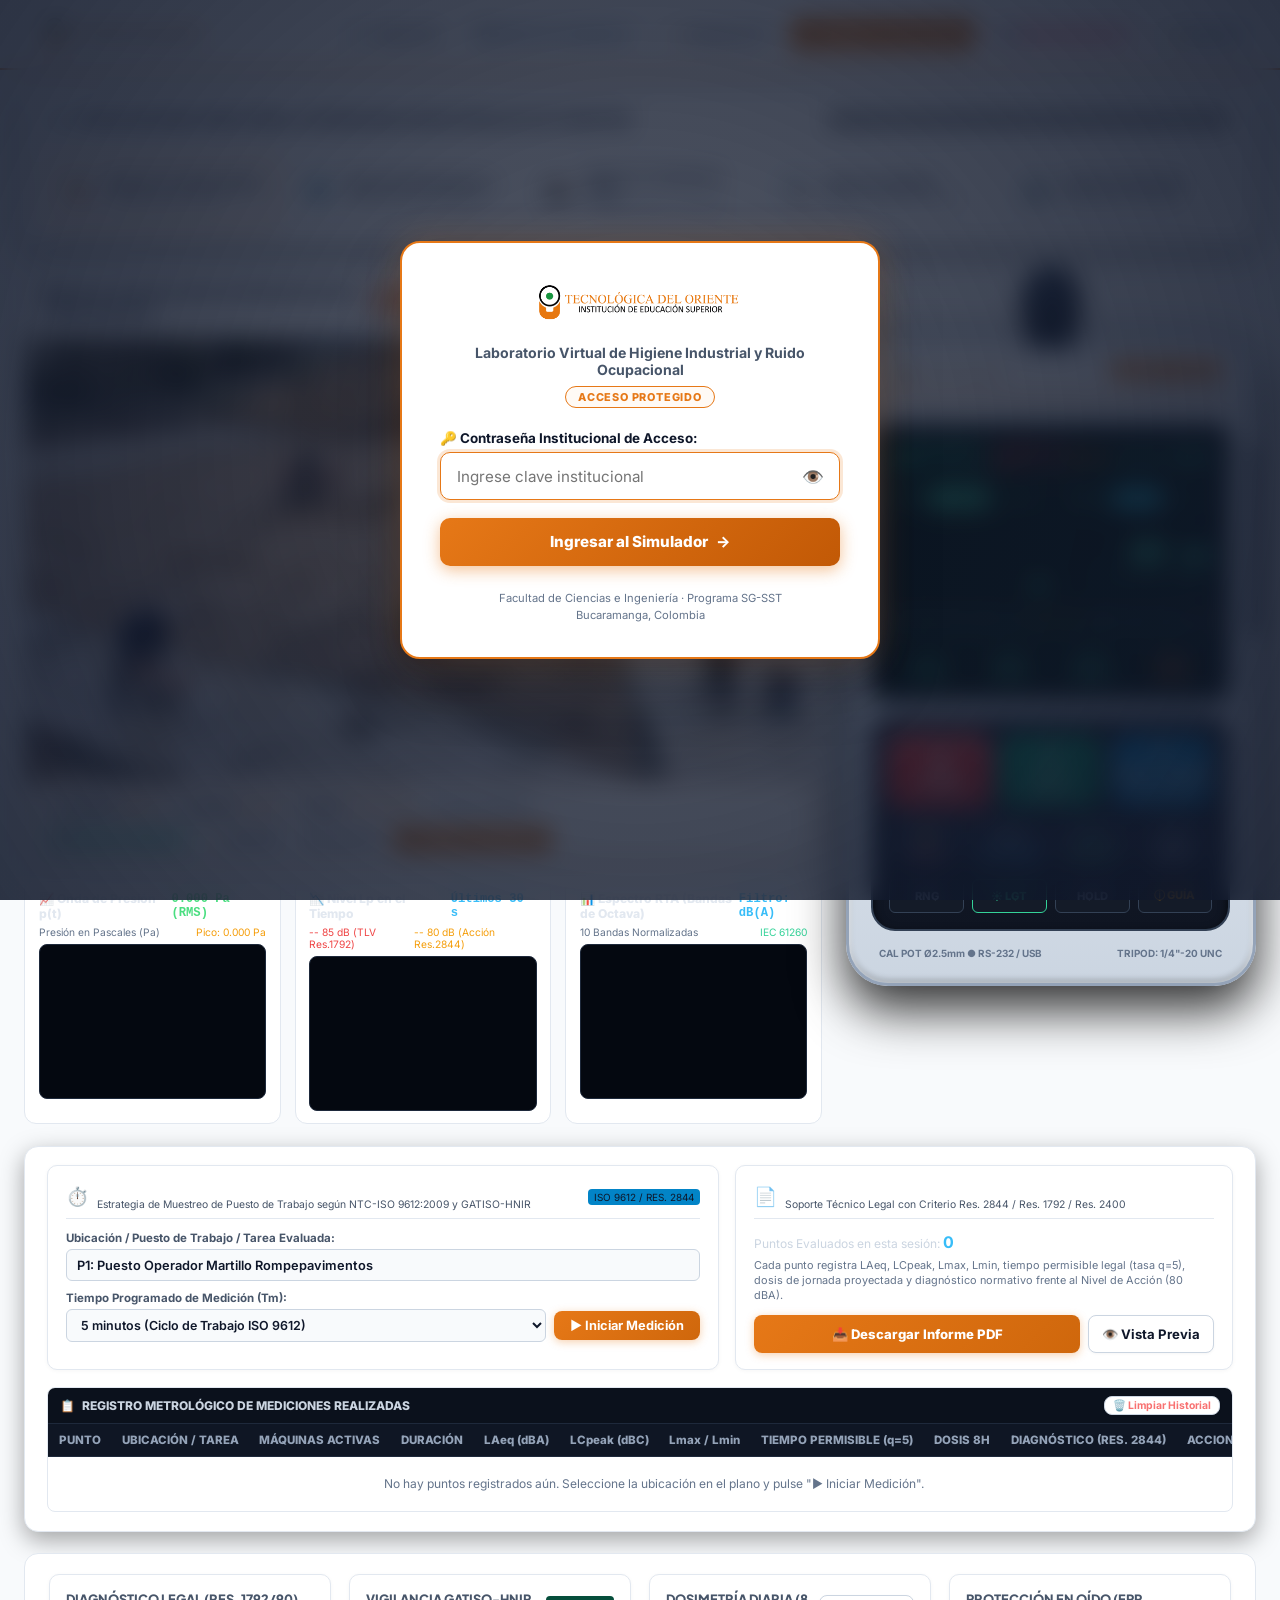
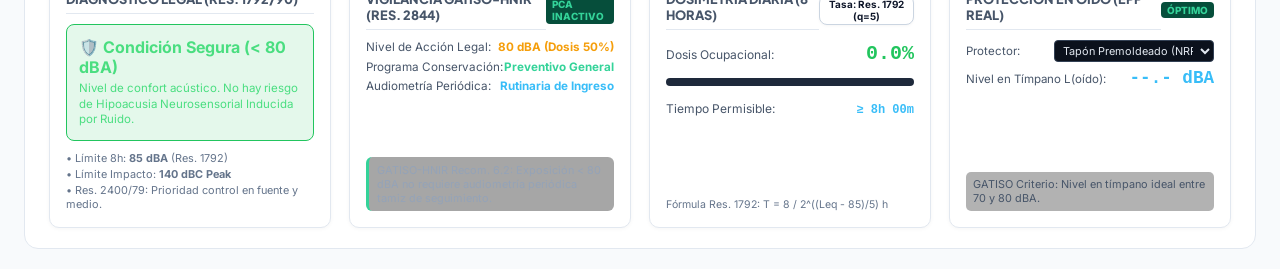
==== commit 915384b2: "feat: unificacion y exclusividad de plano general multisectorial, eliminando vista detallada individ" ====
--- a/index.html
+++ b/index.html
@@ -1059,15 +1059,18 @@
         }
 
         .stage-viewport {
+            aspect-ratio: 16 / 9;
             width: 100%;
-            min-height: 440px;
-            height: clamp(440px, 48vh, 600px);
+            height: auto !important;
+            min-height: 380px;
+            max-height: 520px;
             position: relative;
-            background: radial-gradient(ellipse at 50% 20%, #172338 0%, #0b1019 60%, #05070c 100%);
+            background: #ffffff;
             display: flex;
             align-items: center;
             justify-content: center;
             overflow: hidden;
+            margin: 0 auto;
         }
 
         /* Suelo industrial con demarcación de seguridad */
@@ -2563,33 +2566,21 @@
                 </div>
             </div>
 
-            <!-- CAPA 2: REJILLA DE 5 MÁQUINAS POR SECTOR -->
-            <div class="machines-strip" id="machinesStrip">
-                <!-- Inyectado por JS -->
-            </div>
         </section>
 
-        <!-- ESPACIO PRINCIPAL: ESCENARIO HIPERREALISTA + SONÓMETRO EXTECH 407780A -->
+        <!-- ESPACIO PRINCIPAL: PLANO GENERAL DEL SECTOR + SONÓMETRO EXTECH 407780A -->
         <div class="stage-workspace">
             
-            <!-- COLUMNA IZQUIERDA: ESCENARIO HIPERREALISTA DE LA MÁQUINA + VISORES CANVAS -->
+            <!-- COLUMNA IZQUIERDA: PLANO GENERAL DEL SECTOR + VISORES CANVAS -->
             <div class="stage-container">
                 
-                <!-- CAJA DEL ESCENARIO 3D INDUSTRIAL -->
+                <!-- CAJA DEL ESCENARIO INDUSTRIAL PLANO GENERAL -->
                 <div class="stage-box">
                     <div class="stage-header">
                         <div style="display:flex; align-items:center; gap:0.6rem; flex-wrap:wrap;">
                             <div class="stage-title">
-                                <span id="stageMachineName">Sector A: Obras Civiles y Construcción</span>
-                                <span class="stage-badge-hd" id="stageModeBadge">HD FOTORREALISTA</span>
-                            </div>
-                            <div style="display:flex; gap:0.35rem; align-items:center; margin-left:0.5rem;">
-                                <button class="btn-top active" id="btnModeSingle" title="Inspección fotorrealista de máquina individual">
-                                    🔍 Vista Detallada Máquina
-                                </button>
-                                <button class="btn-top" id="btnModeOverview" title="Plano acústico interactivo con composición de todas las máquinas del sector">
-                                    🗺️ Plano General del Sector
-                                </button>
+                                <span id="stageMachineName">Sector A: Construcción de Infraestructura · Plano General</span>
+                                <span class="stage-badge-hd" id="stageModeBadge">PLANO GENERAL (45.0m x 32.0m)</span>
                             </div>
                         </div>
                         <div style="display:flex; gap:0.4rem; align-items:center; flex-wrap:wrap;">
@@ -2605,27 +2596,10 @@
                         </div>
                     </div>
 
-                    <!-- VIEWPORT DEL TALLER / PLANO ACÚSTICO -->
-                    <div class="stage-viewport" id="stageViewport">
-                        <!-- MODO 1: SUELO Y MÁQUINA INDIVIDUAL -->
-                        <div class="stage-floor" id="stageFloor">
-                            <div class="stage-hazard-line"></div>
-                            <div class="stage-shadow"></div>
-                        </div>
-
-                        <!-- CAPA ILUSTRACIÓN O FOTOGRAFÍA INDIVIDUAL -->
-                        <div class="machine-svg-layer" id="machineSvgContainer">
-                            <!-- Inyectado dinámicamente según la máquina -->
-                        </div>
-
-                        <!-- CANVAS DE FÍSICA Y PARTÍCULAS (MODO INDIVIDUAL) -->
-                        <canvas id="fxCanvas" width="880" height="420"></canvas>
-
-                        <!-- BALIZAS DINÁMICAS ISO 9612 (MODO INDIVIDUAL) -->
-                        <div id="hotspotContainer" style="position:absolute; inset:0; pointer-events:none;"></div>
-
-                        <!-- MODO 2: PLANO GENERAL DEL SECTOR CON FOTOGRAFÍA PANORÁMICA LIMPIA Y MOVIMIENTO AISLADO -->
-                        <div class="sector-overview-layer" id="sectorOverviewContainer" style="display:none;">
+                    <!-- VIEWPORT DEL PLANO ACÚSTICO GENERAL -->
+                    <div class="stage-viewport overview-mode-active" id="stageViewport">
+                        <!-- PLANO GENERAL DEL SECTOR CON FOTOGRAFÍA PANORÁMICA LIMPIA Y MOVIMIENTO AISLADO -->
+                        <div class="sector-overview-layer" id="sectorOverviewContainer" style="display:flex;">
                             <!-- Fotografía base panorámica estática de alta resolución -->
                             <img id="overviewBgImg" src="assets/machines/sector_a_construccion_overview.jpg?v=approved_dist_2026_v4" alt="Plano General Multisectorial" class="overview-bg-photo static-layer">
 
@@ -2671,20 +2645,8 @@
                         </div>
                     </div>
 
-                    <!-- BARRA DE CONTROLES INFERIOR DEL ESCENARIO -->
-                    <div class="stage-controls-bar" id="singleMachineControls">
-                        <div style="display:flex; align-items:center; gap:0.75rem;">
-                            <span>Distancia a la Fuente Acústica: <strong id="distLabel" style="color:#38bdf8;">1.0 m</strong></span>
-                            <input type="range" id="distSlider" min="1.0" max="15.0" step="0.5" value="1.0" style="width:140px; cursor:pointer;">
-                            <span id="attLabel" style="color:var(--text-dim); font-size:0.72rem;">(-0.0 dB)</span>
-                        </div>
-                        <div id="selectedHotspotText" style="color:#f59e0b; font-weight:700;">
-                            Haga clic en una baliza para auditar el foco
-                        </div>
-                    </div>
-
-                    <!-- BARRA MULTI-FUENTE Y COTAS (ACTIVA EN MODO PLANO GENERAL) -->
-                    <div class="overview-multisource-bar" id="overviewControlsBar" style="display:none; justify-content:space-between; flex-wrap:wrap; gap:0.5rem;">
+                    <!-- BARRA MULTI-FUENTE Y COTAS (ACTIVA EN EL PLANO GENERAL DEL SECTOR) -->
+                    <div class="overview-multisource-bar" id="overviewControlsBar" style="display:flex; justify-content:space-between; flex-wrap:wrap; gap:0.5rem;">
                         <div style="display:flex; align-items:center; gap:0.65rem; flex-wrap:wrap;">
                             <div class="overview-dim-tag" id="overviewDimTag" style="background:#f8fafc; border:1.5px solid var(--ceto-orange); padding:4px 12px; border-radius:8px; font-size:0.75rem; font-weight:800; color:#0f172a; display:flex; gap:0.6rem; align-items:center;">
                                 <span>↔ Ancho: <strong style="color:var(--ceto-orange);">45.0 m</strong></span>
@@ -3821,7 +3783,7 @@
         let isAudioMuted = false;
 
         // Modo de visualización: 'single' (inspección detallada de máquina) o 'overview' (plano general del sector)
-        let viewMode = 'single';
+        let viewMode = 'overview';
         const activeOverviewSources = new Set(['cortadora_disco', 'martillo_neumatico', 'mezcladora_trompo', 'retroexcavadora', 'vibrocompactador']);
         let sonometerPos = { xPct: 50, yPct: 65 }; // Posición inicial del sonómetro en el plano (45m x 32m)
         let isDraggingSonometer = false;
@@ -5172,6 +5134,7 @@
 
         function renderMachineIllustration() {
             const container = document.getElementById('machineSvgContainer');
+            if (!container) return;
             document.getElementById('stageMachineName').textContent = currentMachine.name;
             const id = currentMachine.id;
 
@@ -6493,6 +6456,7 @@
         // ==========================================
         function renderMachinesStrip() {
             const container = document.getElementById('machinesStrip');
+            if (!container) return;
             container.innerHTML = '';
             const sec = SECTORS[currentSector];
 
@@ -6538,30 +6502,28 @@
                 currentSector = tab.getAttribute('data-sec');
                 currentMachine = SECTORS[currentSector].machines[0];
 
-                renderMachinesStrip();
-                renderMachineIllustration();
-
-                if (viewMode === 'overview') {
-                    // Mantener vista de plano general con el sector seleccionado
-                    const sec = SECTORS[currentSector];
-                    const bgImg = document.getElementById('overviewBgImg');
-                    if (bgImg && sec.overviewPhoto) {
-                        bgImg.src = sec.overviewPhoto;
-                    }
-                    const stageBadge = document.getElementById('stageModeBadge');
-                    const dim = sec.dimensions || { width: 45.0, depth: 32.0 };
-                    if (stageBadge) stageBadge.textContent = `PLANO GENERAL (${dim.width}m x ${dim.depth}m)`;
-                    const stageTitle = document.getElementById('stageMachineName');
-                    if (stageTitle) stageTitle.textContent = `${sec.name} · Plano General Multisectorial`;
-
-                    // Actualizar las cotas, balizas con bocinas y chips del sector seleccionado
-                    updateOverviewDimensionsUI();
-                    renderOverviewMachineBeacons();
-                    renderMultiSourceChips();
-                    updateSonometerPinPosition();
-                    updateOverviewAcousticGains();
+                const sec = SECTORS[currentSector];
+                const bgImg = document.getElementById('overviewBgImg');
+                if (bgImg && sec.overviewPhoto) {
+                    bgImg.src = sec.overviewPhoto;
                 }
-
+                const dim = sec.dimensions || { width: 45.0, depth: 32.0 };
+                const stageBadge = document.getElementById('stageModeBadge');
+                if (stageBadge) stageBadge.textContent = `PLANO GENERAL (${dim.width.toFixed(1)}m x ${dim.depth.toFixed(1)}m)`;
+                const stageTitle = document.getElementById('stageMachineName');
+                if (stageTitle) stageTitle.textContent = `${sec.name} · Plano General Multisectorial`;
+
+                // Activar por defecto todas las máquinas del nuevo sector seleccionado
+                activeOverviewSources.clear();
+                if (sec && sec.machines) {
+                    sec.machines.forEach(m => activeOverviewSources.add(m.id));
+                }
+
+                updateOverviewDimensionsUI();
+                renderOverviewMachineBeacons();
+                renderMultiSourceChips();
+                updateSonometerPinPosition();
+                updateOverviewAcousticGains();
                 playCurrentAudio();
             });
         });
@@ -6837,9 +6799,32 @@
             document.querySelectorAll('.sector-tab').forEach(t => {
                 t.classList.toggle('active', t.getAttribute('data-sec') === p.sec);
             });
-            currentMachine = SECTORS[p.sec].machines.find(m => m.id === p.machId);
-            renderMachinesStrip();
-            renderMachineIllustration();
+            currentMachine = SECTORS[p.sec].machines.find(m => m.id === p.machId) || SECTORS[p.sec].machines[0];
+
+            const sec = SECTORS[currentSector];
+            const bgImg = document.getElementById('overviewBgImg');
+            if (bgImg && sec.overviewPhoto) {
+                bgImg.src = sec.overviewPhoto;
+            }
+            const dim = sec.dimensions || { width: 45.0, depth: 32.0 };
+            const stageBadge = document.getElementById('stageModeBadge');
+            if (stageBadge) stageBadge.textContent = `PLANO GENERAL (${dim.width.toFixed(1)}m x ${dim.depth.toFixed(1)}m)`;
+            const stageTitle = document.getElementById('stageMachineName');
+            if (stageTitle) stageTitle.textContent = `${sec.name} · ${currentMachine.name}`;
+
+            // Enfocar la máquina específica de la práctica en el plano
+            activeOverviewSources.clear();
+            activeOverviewSources.add(currentMachine.id);
+            if (currentMachine.coords) {
+                sonometerPos.xPct = currentMachine.coords.x;
+                sonometerPos.yPct = Math.min(88, currentMachine.coords.y + 12);
+            }
+
+            updateOverviewDimensionsUI();
+            renderOverviewMachineBeacons();
+            renderMultiSourceChips();
+            updateSonometerPinPosition();
+            updateOverviewAcousticGains();
 
             freqWeighting = p.setup.w; updateWeightingUI();
             timeWeighting = p.setup.s; updateSpeedUI();
@@ -7338,7 +7323,7 @@
         }
 
         function setStageViewMode(mode) {
-            viewMode = mode;
+            viewMode = 'overview';
             const btnSingle = document.getElementById('btnModeSingle');
             const btnOverview = document.getElementById('btnModeOverview');
             const floor = document.getElementById('stageFloor');
@@ -8540,8 +8525,19 @@
             overviewCanvas = document.getElementById('overviewCanvas');
             overviewCtx = overviewCanvas ? overviewCanvas.getContext('2d') : null;
 
-            renderMachinesStrip();
-            renderMachineIllustration();
+            const sec = SECTORS[currentSector];
+            const dim = (sec && sec.dimensions) || { width: 45.0, depth: 32.0 };
+            const stageBadge = document.getElementById('stageModeBadge');
+            if (stageBadge) stageBadge.textContent = `PLANO GENERAL (${dim.width.toFixed(1)}m x ${dim.depth.toFixed(1)}m)`;
+            const stageTitle = document.getElementById('stageMachineName');
+            if (stageTitle && sec) stageTitle.textContent = `${sec.name} · Plano General Multisectorial`;
+
+            updateOverviewDimensionsUI();
+            renderOverviewMachineBeacons();
+            renderMultiSourceChips();
+            updateSonometerPinPosition();
+            updateOverviewAcousticGains();
+
             updateWeightingUI();
             updateSpeedUI();
             initSonometerMapEvents();
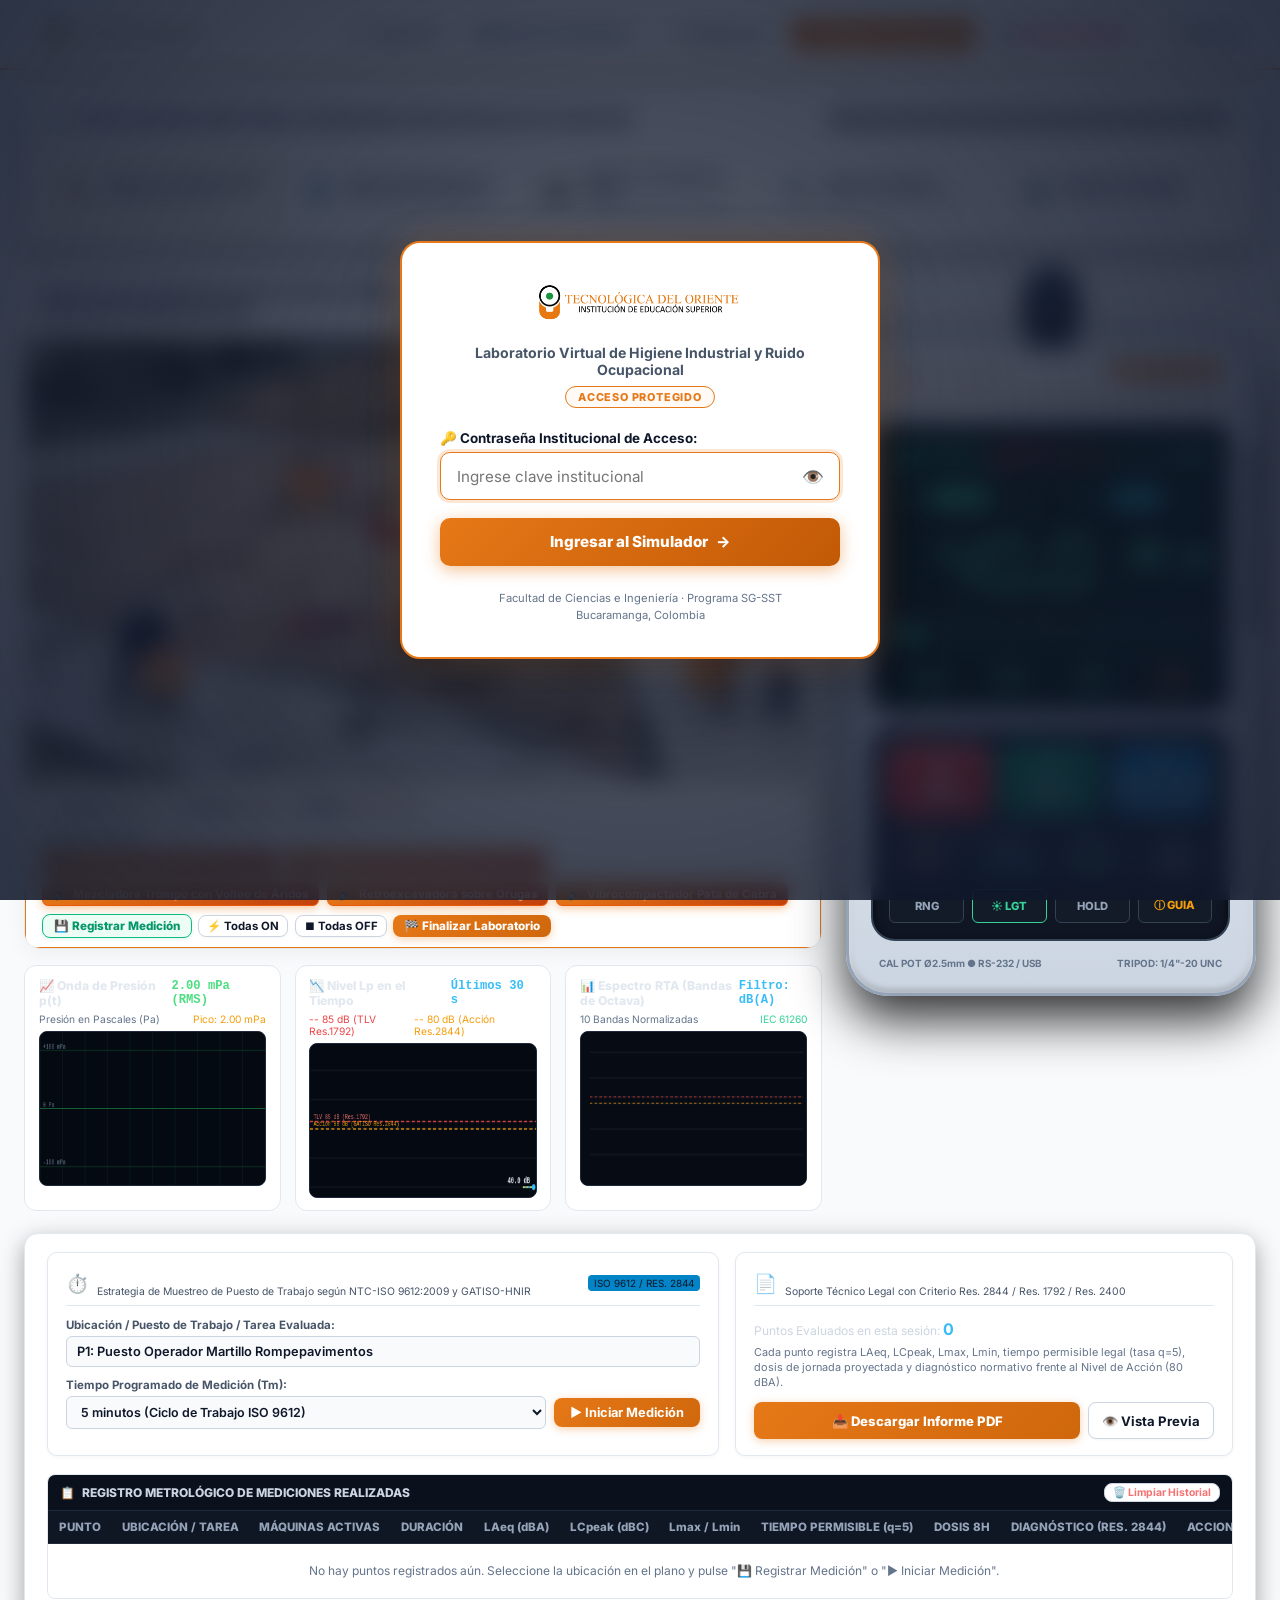
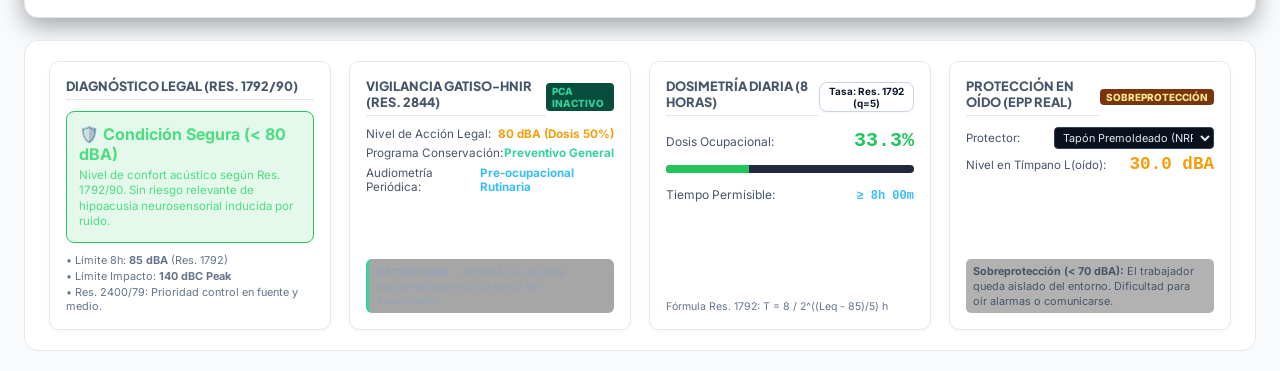
==== commit e0b4245a: "fix: corregir referencia nula en fxCanvas y desbloquear contexto de audio en todos los sectores" ====
--- a/index.html
+++ b/index.html
@@ -5551,6 +5551,7 @@
 
         function renderHotspotBeacons() {
             const container = document.getElementById('hotspotContainer');
+            if (!container) return;
             container.innerHTML = '';
             if (!showHotspots) return;
 
@@ -5580,7 +5581,7 @@
         // 8. FÍSICA Y PARTÍCULAS EN CANVAS 2D (60 FPS)
         // ==========================================
         const fxCanvas = document.getElementById('fxCanvas');
-        const fxCtx = fxCanvas.getContext('2d');
+        const fxCtx = fxCanvas ? fxCanvas.getContext('2d') : null;
         let fxTime = 0;
 
                 // =========================================================================
@@ -5661,6 +5662,7 @@
         }
 
         function updateAndDrawParticles(dt) {
+            if (!fxCanvas || !fxCtx) return;
             fxTime += dt;
             const w = fxCanvas.width;
             const h = fxCanvas.height;
@@ -6497,6 +6499,8 @@
         // Sector tabs
         document.querySelectorAll('.sector-tab').forEach(tab => {
             tab.addEventListener('click', () => {
+                initAudio();
+                if (audioCtx && audioCtx.state === 'suspended') audioCtx.resume();
                 document.querySelectorAll('.sector-tab').forEach(t => t.classList.remove('active'));
                 tab.classList.add('active');
                 currentSector = tab.getAttribute('data-sec');
@@ -6641,20 +6645,25 @@
             }
         });
 
-        // Slider distancia
-        document.getElementById('distSlider').addEventListener('input', (e) => {
-            distanceMeters = parseFloat(e.target.value);
-            document.getElementById('distLabel').textContent = distanceMeters.toFixed(1) + ' m';
-            const att = 20 * Math.log10(distanceMeters);
-            document.getElementById('attLabel').textContent = `(-${att.toFixed(1)} dB)`;
-            const laserTag = document.getElementById('lcdLaserDistTag');
-            if (laserTag) {
-                laserTag.innerHTML = `<span style="display:inline-block; width:5px; height:5px; border-radius:50%; background:#ef4444; box-shadow:0 0 6px #ef4444; animation:laserBlink 1.2s infinite;"></span> LÁSER: ${distanceMeters.toFixed(1)} m`;
-            }
-            if (distanceGain && audioCtx) {
-                distanceGain.gain.setTargetAtTime(1.0 / distanceMeters, audioCtx.currentTime, 0.05);
-            }
-        });
+        // Slider distancia (si existe en DOM)
+        const distSliderEl = document.getElementById('distSlider');
+        if (distSliderEl) {
+            distSliderEl.addEventListener('input', (e) => {
+                distanceMeters = parseFloat(e.target.value);
+                const distLabelEl = document.getElementById('distLabel');
+                if (distLabelEl) distLabelEl.textContent = distanceMeters.toFixed(1) + ' m';
+                const att = 20 * Math.log10(distanceMeters);
+                const attLabelEl = document.getElementById('attLabel');
+                if (attLabelEl) attLabelEl.textContent = `(-${att.toFixed(1)} dB)`;
+                const laserTag = document.getElementById('lcdLaserDistTag');
+                if (laserTag) {
+                    laserTag.innerHTML = `<span style="display:inline-block; width:5px; height:5px; border-radius:50%; background:#ef4444; box-shadow:0 0 6px #ef4444; animation:laserBlink 1.2s infinite;"></span> LÁSER: ${distanceMeters.toFixed(1)} m`;
+                }
+                if (distanceGain && audioCtx) {
+                    distanceGain.gain.setTargetAtTime(1.0 / distanceMeters, audioCtx.currentTime, 0.05);
+                }
+            });
+        }
 
         // Tasa q (Res. 1792 q=5 vs ACGIH q=3)
         document.getElementById('btnToggleQ').addEventListener('click', () => {
@@ -7483,6 +7492,8 @@
 
                 beacon.addEventListener('click', (e) => {
                     e.stopPropagation();
+                    initAudio();
+                    if (audioCtx && audioCtx.state === 'suspended') audioCtx.resume();
                     if (activeOverviewSources.has(m.id)) {
                         activeOverviewSources.delete(m.id);
                     } else {
@@ -7512,6 +7523,8 @@
                 chip.className = `source-chip ${isActive ? 'active' : ''}`;
                 chip.innerHTML = `<span>${isActive ? '🔊' : '🔇'}</span> <span>${m.name}</span>`;
                 chip.addEventListener('click', () => {
+                    initAudio();
+                    if (audioCtx && audioCtx.state === 'suspended') audioCtx.resume();
                     if (activeOverviewSources.has(m.id)) {
                         activeOverviewSources.delete(m.id);
                     } else {
@@ -8521,6 +8534,14 @@
         // 14. ARRANQUE DEL SIMULADOR
         // ==========================================
         window.addEventListener('DOMContentLoaded', () => {
+            // Desbloquear audio en la primera interacción del usuario con cualquier parte de la página
+            const unlockAudioContext = () => {
+                initAudio();
+                if (audioCtx && audioCtx.state === 'suspended') audioCtx.resume();
+            };
+            window.addEventListener('click', unlockAudioContext, { once: true });
+            window.addEventListener('keydown', unlockAudioContext, { once: true });
+
             checkCetoAuth();
             overviewCanvas = document.getElementById('overviewCanvas');
             overviewCtx = overviewCanvas ? overviewCanvas.getContext('2d') : null;
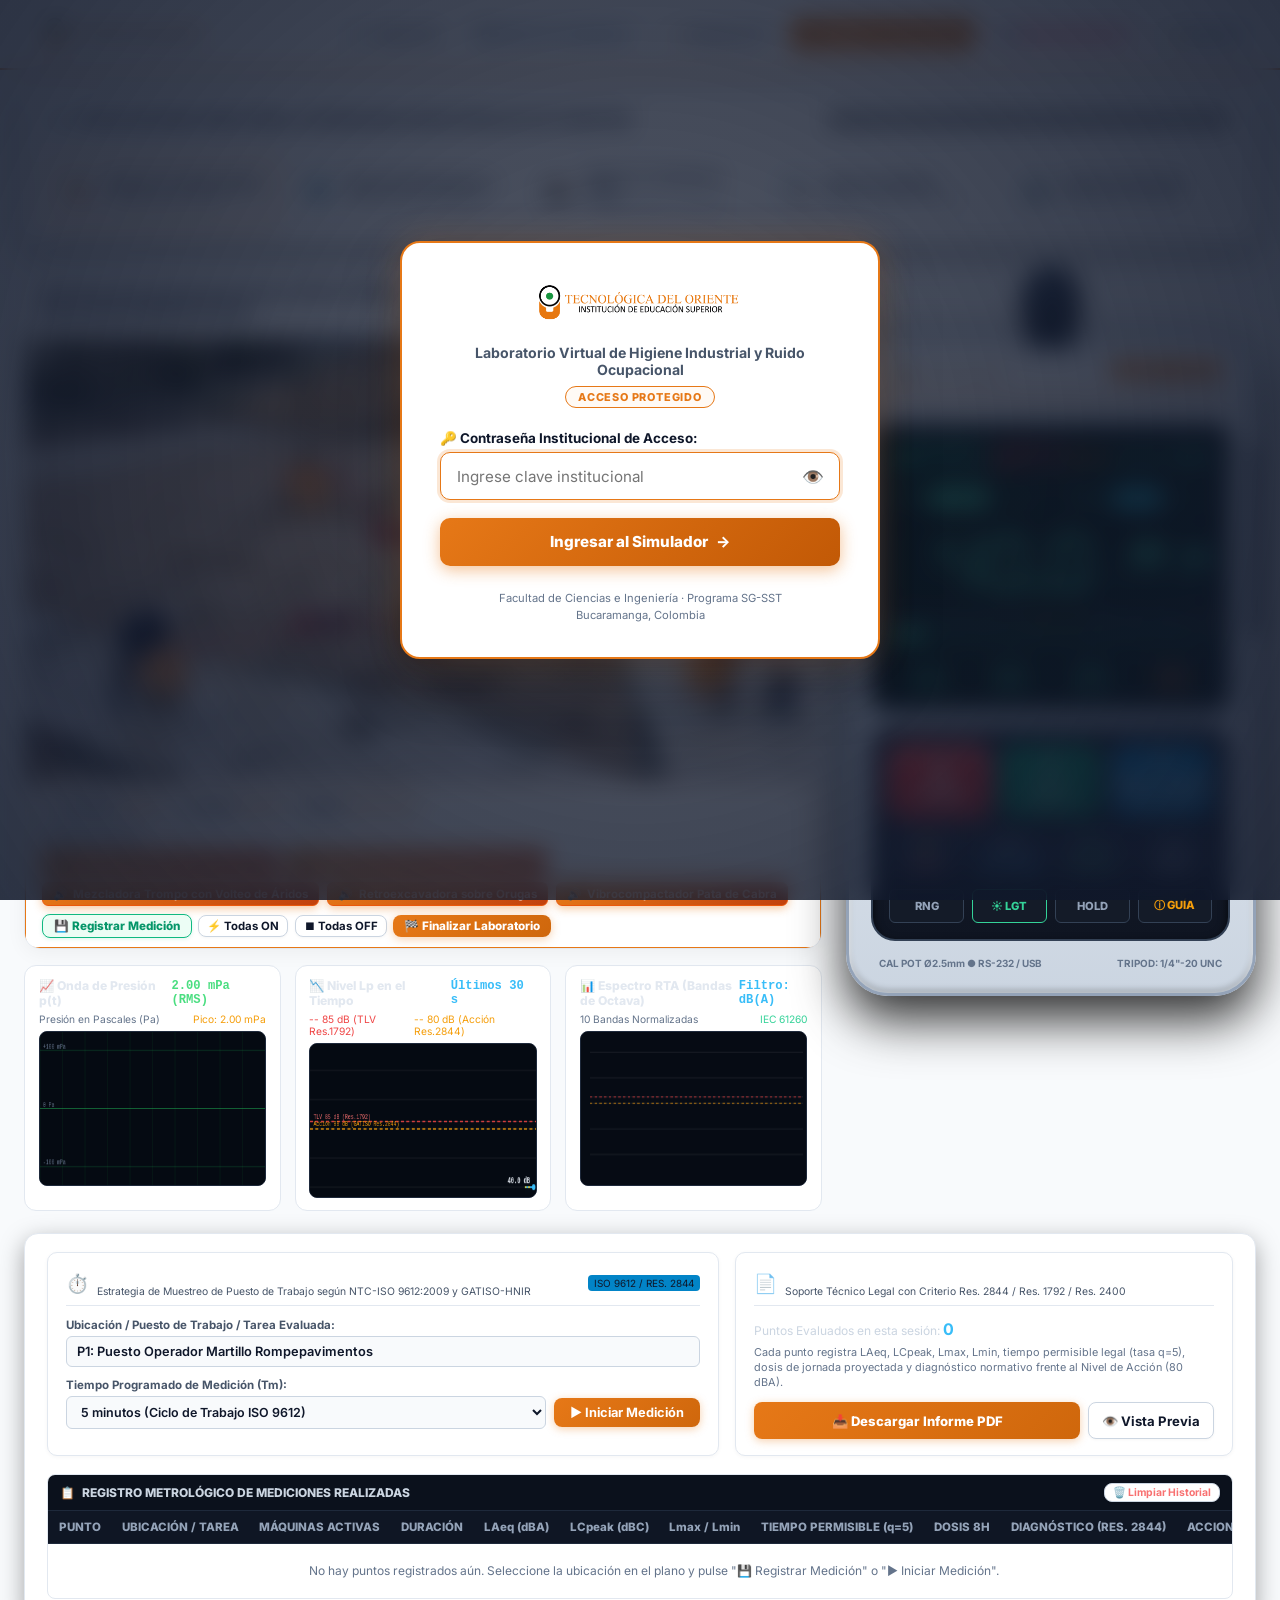
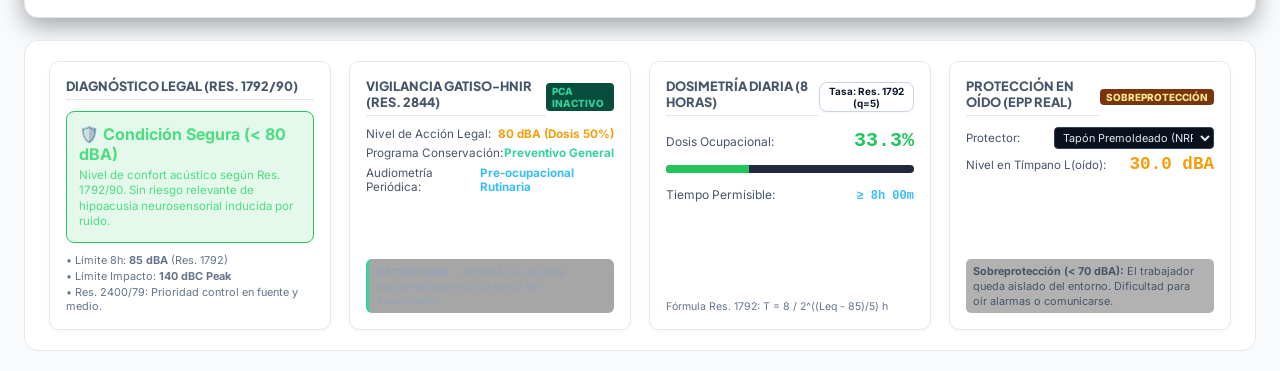
==== commit b2ca094c: "fix(audio): calibracion fidedigna de intensidad sonora y realismo de timbre en 25 fuentes multisecto" ====
--- a/index.html
+++ b/index.html
@@ -3959,11 +3959,22 @@
             analyser.fftSize = 2048;
             analyser.smoothingTimeConstant = 0.15;
 
+            // Compresor limitador de protección auditiva para el usuario:
+            // Permite al Analyser medir el rango dinámico científico 100% físico (30 a >140 dB),
+            // mientras protege los altavoces y oídos del usuario contra picos dolorosos.
+            const userLimiter = audioCtx.createDynamicsCompressor();
+            userLimiter.threshold.setValueAtTime(-14, audioCtx.currentTime);
+            userLimiter.knee.setValueAtTime(10, audioCtx.currentTime);
+            userLimiter.ratio.setValueAtTime(12, audioCtx.currentTime);
+            userLimiter.attack.setValueAtTime(0.002, audioCtx.currentTime);
+            userLimiter.release.setValueAtTime(0.18, audioCtx.currentTime);
+
             masterGain = audioCtx.createGain();
-            masterGain.gain.setValueAtTime(0.75, audioCtx.currentTime);
+            masterGain.gain.setValueAtTime(0.65, audioCtx.currentTime);
 
             distanceGain.connect(analyser);
-            analyser.connect(masterGain);
+            analyser.connect(userLimiter);
+            userLimiter.connect(masterGain);
             masterGain.connect(audioCtx.destination);
         }
 
@@ -3997,100 +4008,198 @@
         }
 
         // ==========================================
-        // 6. SÍNTESIS DE LAS MÁQUINAS
+        // 6. SÍNTESIS DE LAS MÁQUINAS Y CALIBRACIÓN ACÚSTICA
         // ==========================================
-        // 6.1 MÓDULOS DE SÍNTESIS PROCEDURAL WEB AUDIO (SECTOR A Y MULTISECTORIAL)
+        // Factores de normalización para que cada sintetizador produzca exactamente 85.0 dBA RMS a 1.0 m.
+        // La potencia real de cada fuente se modula según baseSpl y atenuación geométrica física 1/r.
+        const SYNTH_CALIBRATION = {
+            'saw': 1.0900,
+            'hammer': 0.3000,
+            'mixer': 1.3891,
+            'diesel': 0.6483,
+            'roller': 0.7897,
+            'punch': 1.1111,
+            'forging': 0.7008,
+            'grinder': 0.8384,
+            'compressor': 1.3643,
+            'blower': 1.1144,
+            'kart': 1.1125,
+            'club': 1.5964,
+            'lombard': 0.8845,
+            'hood': 0.9449,
+            'bowling': 1.0385,
+            'blast': 6.4972,
+            'jumbo': 0.8625,
+            'crusher': 0.5854,
+            'screen': 0.8995,
+            'truck': 1.1156,
+            'datacenter': 0.5140,
+            'callcenter': 1.0426,
+            'plotter': 1.0000,
+            'coffee': 0.9525,
+            'traffic': 1.0139
+        };
+
+        // 6.1 MÓDULOS DE SÍNTESIS PROCEDURAL WEB AUDIO DE ALTA FIDELIDAD
         function createSawSynth(outNode, t, gainMult = 1.0) {
-            // Cortadora de disco para concreto (STIHL TS / Husqvarna diamantada)
+            // Cortadora de disco para concreto diamantada (STIHL TS / Husqvarna)
+            // Motor 2T a combustión (142 Hz con armónicos cortantes)
             const engineOsc = audioCtx.createOscillator();
             engineOsc.type = 'sawtooth';
-            engineOsc.frequency.setValueAtTime(145, t);
+            engineOsc.frequency.setValueAtTime(142, t);
             const engineFilter = audioCtx.createBiquadFilter();
             engineFilter.type = 'lowpass';
-            engineFilter.frequency.setValueAtTime(1100, t);
+            engineFilter.frequency.setValueAtTime(850, t);
             const engineGain = audioCtx.createGain();
-            engineGain.gain.setValueAtTime(0.32 * gainMult, t);
+            engineGain.gain.setValueAtTime(0.30 * gainMult, t);
             engineOsc.connect(engineFilter);
             engineFilter.connect(engineGain);
             engineGain.connect(outNode);
             engineOsc.start(t);
             activeSynths.push(engineOsc);
 
-            // Chillido metálico de alta frecuencia del disco diamantado (4200 RPM -> 4200 Hz y 8400 Hz)
-            const bladeOsc = audioCtx.createOscillator();
-            bladeOsc.type = 'sine';
-            bladeOsc.frequency.setValueAtTime(4200, t);
+            // Chillido agudo diamantado con modulación FM (3800 Hz modulado por el ciclo del motor 142 Hz)
+            const bladeMod = audioCtx.createOscillator();
+            bladeMod.type = 'sawtooth';
+            bladeMod.frequency.setValueAtTime(142, t);
+            const bladeModGain = audioCtx.createGain();
+            bladeModGain.gain.setValueAtTime(320, t);
+            bladeMod.connect(bladeModGain);
+
+            const bladeCarrier = audioCtx.createOscillator();
+            bladeCarrier.type = 'sine';
+            bladeCarrier.frequency.setValueAtTime(3800, t);
+            bladeModGain.connect(bladeCarrier.frequency);
+
+            const bladeFilt = audioCtx.createBiquadFilter();
+            bladeFilt.type = 'bandpass';
+            bladeFilt.frequency.setValueAtTime(3800, t);
+            bladeFilt.Q.setValueAtTime(3.5, t);
             const bladeGain = audioCtx.createGain();
-            bladeGain.gain.setValueAtTime(0.38 * gainMult, t);
-            bladeOsc.connect(bladeGain);
+            bladeGain.gain.setValueAtTime(0.35 * gainMult, t);
+
+            bladeCarrier.connect(bladeFilt);
+            bladeFilt.connect(bladeGain);
             bladeGain.connect(outNode);
-            bladeOsc.start(t);
-            activeSynths.push(bladeOsc);
-
+            bladeMod.start(t);
+            bladeCarrier.start(t);
+            activeSynths.push(bladeMod, bladeCarrier);
+
+            // Armónico agudo del disco de acero
             const harmBlade = audioCtx.createOscillator();
             harmBlade.type = 'sine';
-            harmBlade.frequency.setValueAtTime(8400, t);
+            harmBlade.frequency.setValueAtTime(7600, t);
             const harmGain = audioCtx.createGain();
-            harmGain.gain.setValueAtTime(0.12 * gainMult, t);
+            harmGain.gain.setValueAtTime(0.08 * gainMult, t);
             harmBlade.connect(harmGain);
             harmGain.connect(outNode);
             harmBlade.start(t);
             activeSynths.push(harmBlade);
 
-            // Fricción abrasiva continua de corte en concreto (White noise bandpass 4.6 kHz)
+            // Fricción abrasiva continua de corte en concreto (White noise bandpass 4.2 kHz)
             const nSrc = audioCtx.createBufferSource();
             nSrc.buffer = whiteBuffer;
             nSrc.loop = true;
             const nFilter = audioCtx.createBiquadFilter();
             nFilter.type = 'bandpass';
-            nFilter.frequency.setValueAtTime(4600, t);
+            nFilter.frequency.setValueAtTime(4200, t);
             nFilter.Q.setValueAtTime(2.2, t);
             const nGain = audioCtx.createGain();
-            nGain.gain.setValueAtTime(0.45 * gainMult, t);
+            nGain.gain.setValueAtTime(0.40 * gainMult, t);
             nSrc.connect(nFilter);
             nFilter.connect(nGain);
             nGain.connect(outNode);
             nSrc.start(t);
             activeSynths.push(nSrc);
 
+            // Chorro de agua de refrigeración y siseo de corte húmedo
+            const wSrc = audioCtx.createBufferSource();
+            wSrc.buffer = whiteBuffer;
+            wSrc.loop = true;
+            const wFilter = audioCtx.createBiquadFilter();
+            wFilter.type = 'highpass';
+            wFilter.frequency.setValueAtTime(6000, t);
+            const wGain = audioCtx.createGain();
+            wGain.gain.setValueAtTime(0.12 * gainMult, t);
+            wSrc.connect(wFilter);
+            wFilter.connect(wGain);
+            wGain.connect(outNode);
+            wSrc.start(t);
+            activeSynths.push(wSrc);
+
             const timer = setInterval(() => {
                 if (!audioCtx) return;
                 const now = audioCtx.currentTime;
                 const cutting = Math.random() > 0.35;
-                bladeGain.gain.setTargetAtTime(cutting ? 0.45 * gainMult : 0.15 * gainMult, now, 0.08);
-                nGain.gain.setTargetAtTime(cutting ? 0.55 * gainMult : 0.18 * gainMult, now, 0.08);
+                bladeGain.gain.setTargetAtTime(cutting ? 0.45 * gainMult : 0.16 * gainMult, now, 0.08);
+                nGain.gain.setTargetAtTime(cutting ? 0.50 * gainMult : 0.18 * gainMult, now, 0.08);
             }, 1400);
             synthIntervals.push(timer);
         }
 
         function createHammerSynth(outNode, t, gainMult = 1.0) {
-            // Martillo neumático rompepavimentos (26 Hz percusión + despresurización 6 bar)
+            // Martillo neumático rompepavimentos (25 Hz percusión + despresurización 6 bar)
             const timer = setInterval(() => {
                 if (!audioCtx) return;
                 const now = audioCtx.currentTime;
+
+                // 1. Pistonazo de choque (golpe contundente con barrido rápido 340 Hz -> 50 Hz)
                 const osc = audioCtx.createOscillator();
-                osc.type = 'triangle'; osc.frequency.setValueAtTime(280, now);
-                osc.frequency.exponentialRampToValueAtTime(75, now + 0.025);
-
+                osc.type = 'triangle';
+                osc.frequency.setValueAtTime(340, now);
+                osc.frequency.exponentialRampToValueAtTime(50, now + 0.024);
                 const g = audioCtx.createGain();
                 g.gain.setValueAtTime(0.001, now);
-                g.gain.linearRampToValueAtTime(2.2 * gainMult, now + 0.002);
-                g.gain.exponentialRampToValueAtTime(0.001, now + 0.032);
-
-                osc.connect(g); g.connect(outNode);
-                osc.start(now); osc.stop(now + 0.035);
-
+                g.gain.linearRampToValueAtTime(2.4 * gainMult, now + 0.002);
+                g.gain.exponentialRampToValueAtTime(0.001, now + 0.030);
+                osc.connect(g);
+                g.connect(outNode);
+                osc.start(now);
+                osc.stop(now + 0.032);
+
+                // 2. Escape violento de aire comprimido a 6 bar a través de los silenciadores
                 const bSrc = audioCtx.createBufferSource();
                 bSrc.buffer = whiteBuffer;
                 const bp = audioCtx.createBiquadFilter();
-                bp.type = 'bandpass'; bp.frequency.setValueAtTime(1800, now);
+                bp.type = 'bandpass';
+                bp.frequency.setValueAtTime(1150, now);
+                bp.Q.setValueAtTime(1.5, now);
                 const bg = audioCtx.createGain();
-                bg.gain.setValueAtTime(1.4 * gainMult, now);
-                bg.gain.exponentialRampToValueAtTime(0.01, now + 0.028);
-
-                bSrc.connect(bp); bp.connect(bg); bg.connect(outNode);
-                bSrc.start(now); bSrc.stop(now + 0.03);
-            }, 38);
+                bg.gain.setValueAtTime(1.5 * gainMult, now);
+                bg.gain.exponentialRampToValueAtTime(0.01, now + 0.026);
+                bSrc.connect(bp);
+                bp.connect(bg);
+                bg.connect(outNode);
+                bSrc.start(now);
+                bSrc.stop(now + 0.028);
+
+                // 3. Fractura de concreto y rebote de acero
+                const cSrc = audioCtx.createBufferSource();
+                cSrc.buffer = whiteBuffer;
+                const hp = audioCtx.createBiquadFilter();
+                hp.type = 'highpass';
+                hp.frequency.setValueAtTime(2600, now);
+                const cg = audioCtx.createGain();
+                cg.gain.setValueAtTime(0.8 * gainMult, now);
+                cg.gain.exponentialRampToValueAtTime(0.001, now + 0.015);
+                cSrc.connect(hp);
+                hp.connect(cg);
+                cg.connect(outNode);
+                cSrc.start(now);
+                cSrc.stop(now + 0.018);
+
+                // 4. Retumbo subsónico de suelo
+                const sub = audioCtx.createOscillator();
+                sub.type = 'sine';
+                sub.frequency.setValueAtTime(42, now);
+                const sg = audioCtx.createGain();
+                sg.gain.setValueAtTime(1.6 * gainMult, now);
+                sg.gain.exponentialRampToValueAtTime(0.01, now + 0.035);
+                sub.connect(sg);
+                sg.connect(outNode);
+                sub.start(now);
+                sub.stop(now + 0.038);
+            }, 40);
             synthIntervals.push(timer);
         }
 
@@ -4098,9 +4207,9 @@
             // Mezcladora Trompo con volteo de áridos
             const gearOsc = audioCtx.createOscillator();
             gearOsc.type = 'triangle';
-            gearOsc.frequency.setValueAtTime(320, t);
+            gearOsc.frequency.setValueAtTime(240, t);
             const gearGain = audioCtx.createGain();
-            gearGain.gain.setValueAtTime(0.24 * gainMult, t);
+            gearGain.gain.setValueAtTime(0.22 * gainMult, t);
             gearOsc.connect(gearGain);
             gearGain.connect(outNode);
             gearOsc.start(t);
@@ -4108,23 +4217,24 @@
 
             const drumOsc = audioCtx.createOscillator();
             drumOsc.type = 'sine';
-            drumOsc.frequency.setValueAtTime(36, t);
+            drumOsc.frequency.setValueAtTime(38, t);
             const drumGain = audioCtx.createGain();
-            drumGain.gain.setValueAtTime(0.35 * gainMult, t);
+            drumGain.gain.setValueAtTime(0.30 * gainMult, t);
             drumOsc.connect(drumGain);
             drumGain.connect(outNode);
             drumOsc.start(t);
             activeSynths.push(drumOsc);
 
+            // Volteo de cantos rodados y mortero
             const pSrc = audioCtx.createBufferSource();
             pSrc.buffer = pinkBuffer;
             pSrc.loop = true;
             const pFilter = audioCtx.createBiquadFilter();
             pFilter.type = 'bandpass';
-            pFilter.frequency.setValueAtTime(1050, t);
-            pFilter.Q.setValueAtTime(1.8, t);
+            pFilter.frequency.setValueAtTime(850, t);
+            pFilter.Q.setValueAtTime(1.4, t);
             const gravelGain = audioCtx.createGain();
-            gravelGain.gain.setValueAtTime(0.40 * gainMult, t);
+            gravelGain.gain.setValueAtTime(0.38 * gainMult, t);
             pSrc.connect(pFilter);
             pFilter.connect(gravelGain);
             gravelGain.connect(outNode);
@@ -4134,9 +4244,9 @@
             const timer = setInterval(() => {
                 if (!audioCtx) return;
                 const now = audioCtx.currentTime;
-                gravelGain.gain.setTargetAtTime(0.65 * gainMult, now, 0.1);
+                gravelGain.gain.setTargetAtTime(0.62 * gainMult, now, 0.1);
                 setTimeout(() => {
-                    if (audioCtx) gravelGain.gain.setTargetAtTime(0.25 * gainMult, audioCtx.currentTime, 0.4);
+                    if (audioCtx) gravelGain.gain.setTargetAtTime(0.24 * gainMult, audioCtx.currentTime, 0.4);
                 }, 500);
             }, 2200);
             synthIntervals.push(timer);
@@ -4146,52 +4256,64 @@
             // Retroexcavadora sobre orugas (Motor turbodiésel 6 cilindros bajo demanda hidráulica)
             const osc1 = audioCtx.createOscillator();
             osc1.type = 'sawtooth';
-            osc1.frequency.setValueAtTime(48, t);
+            osc1.frequency.setValueAtTime(64, t);
             const f1 = audioCtx.createBiquadFilter();
             f1.type = 'lowpass';
-            f1.frequency.setValueAtTime(220, t);
+            f1.frequency.setValueAtTime(260, t);
             const g1 = audioCtx.createGain();
-            g1.gain.setValueAtTime(0.38 * gainMult, t);
+            g1.gain.setValueAtTime(0.36 * gainMult, t);
             osc1.connect(f1); f1.connect(g1); g1.connect(outNode);
             osc1.start(t);
             activeSynths.push(osc1);
 
             const osc2 = audioCtx.createOscillator();
             osc2.type = 'triangle';
-            osc2.frequency.setValueAtTime(96, t);
+            osc2.frequency.setValueAtTime(128, t);
             const g2 = audioCtx.createGain();
-            g2.gain.setValueAtTime(0.28 * gainMult, t);
+            g2.gain.setValueAtTime(0.24 * gainMult, t);
             osc2.connect(g2); g2.connect(outNode);
             osc2.start(t);
             activeSynths.push(osc2);
 
+            // Silbido de bomba hidráulica de pistones axiales bajo carga
+            const hydOsc = audioCtx.createOscillator();
+            hydOsc.type = 'sine';
+            hydOsc.frequency.setValueAtTime(540, t);
+            const hydGain = audioCtx.createGain();
+            hydGain.gain.setValueAtTime(0.18 * gainMult, t);
+            hydOsc.connect(hydGain); hydGain.connect(outNode);
+            hydOsc.start(t);
+            activeSynths.push(hydOsc);
+
+            // Silbido del turbocompresor
             const turboOsc = audioCtx.createOscillator();
             turboOsc.type = 'sine';
-            turboOsc.frequency.setValueAtTime(2250, t);
+            turboOsc.frequency.setValueAtTime(2350, t);
             const turboGain = audioCtx.createGain();
-            turboGain.gain.setValueAtTime(0.08 * gainMult, t);
+            turboGain.gain.setValueAtTime(0.07 * gainMult, t);
             turboOsc.connect(turboGain); turboGain.connect(outNode);
             turboOsc.start(t);
             activeSynths.push(turboOsc);
 
+            // Flujo de escape diésel
             const pSrc = audioCtx.createBufferSource();
             pSrc.buffer = pinkBuffer; pSrc.loop = true;
             const bp = audioCtx.createBiquadFilter();
-            bp.type = 'bandpass'; bp.frequency.setValueAtTime(450, t);
+            bp.type = 'bandpass'; bp.frequency.setValueAtTime(420, t);
             const pg = audioCtx.createGain();
-            pg.gain.setValueAtTime(0.25 * gainMult, t);
+            pg.gain.setValueAtTime(0.22 * gainMult, t);
             pSrc.connect(bp); bp.connect(pg); pg.connect(outNode);
             pSrc.start(t);
             activeSynths.push(pSrc);
         }
 
         function createRollerSynth(outNode, t, gainMult = 1.0) {
-            // Vibrocompactador Pata de Cabra (30 Hz excéntrica de baja frecuencia + diésel pesado)
+            // Vibrocompactador Pata de Cabra (29 Hz excéntrica de baja frecuencia + diésel pesado)
             const vibOsc = audioCtx.createOscillator();
             vibOsc.type = 'sine';
-            vibOsc.frequency.setValueAtTime(30, t);
+            vibOsc.frequency.setValueAtTime(29, t);
             const vibGain = audioCtx.createGain();
-            vibGain.gain.setValueAtTime(0.55 * gainMult, t);
+            vibGain.gain.setValueAtTime(0.58 * gainMult, t);
             vibOsc.connect(vibGain);
             vibGain.connect(outNode);
             vibOsc.start(t);
@@ -4199,9 +4321,9 @@
 
             const pOsc = audioCtx.createOscillator();
             pOsc.type = 'triangle';
-            pOsc.frequency.setValueAtTime(60, t);
+            pOsc.frequency.setValueAtTime(58, t);
             const pGain = audioCtx.createGain();
-            pGain.gain.setValueAtTime(0.28 * gainMult, t);
+            pGain.gain.setValueAtTime(0.32 * gainMult, t);
             pOsc.connect(pGain);
             pGain.connect(outNode);
             pOsc.start(t);
@@ -4209,96 +4331,135 @@
 
             const mot = audioCtx.createOscillator();
             mot.type = 'sawtooth';
-            mot.frequency.setValueAtTime(78, t);
+            mot.frequency.setValueAtTime(74, t);
             const mFilt = audioCtx.createBiquadFilter();
             mFilt.type = 'lowpass';
-            mFilt.frequency.setValueAtTime(180, t);
+            mFilt.frequency.setValueAtTime(190, t);
             const motGain = audioCtx.createGain();
-            motGain.gain.setValueAtTime(0.32 * gainMult, t);
+            motGain.gain.setValueAtTime(0.30 * gainMult, t);
             mot.connect(mFilt); mFilt.connect(motGain); motGain.connect(outNode);
             mot.start(t);
             activeSynths.push(mot);
         }
 
         function createCompressorSynth(outNode, t, gainMult = 1.0) {
+            // Compresor rotativo de tornillo industrial (90 kW)
+            // Tono helicoidal de engrane de rotores Sigma Profile (880 Hz y 1760 Hz)
             const lobs = audioCtx.createOscillator();
-            lobs.type = 'sine'; lobs.frequency.setValueAtTime(1450, t);
-            const lg = audioCtx.createGain(); lg.gain.setValueAtTime(0.3 * gainMult, t);
+            lobs.type = 'sine'; lobs.frequency.setValueAtTime(880, t);
+            const lg = audioCtx.createGain(); lg.gain.setValueAtTime(0.28 * gainMult, t);
+
+            const lobs2 = audioCtx.createOscillator();
+            lobs2.type = 'sine'; lobs2.frequency.setValueAtTime(1760, t);
+            const lg2 = audioCtx.createGain(); lg2.gain.setValueAtTime(0.12 * gainMult, t);
+
             const mot = audioCtx.createOscillator();
             mot.type = 'triangle'; mot.frequency.setValueAtTime(120, t);
-            const mg = audioCtx.createGain(); mg.gain.setValueAtTime(0.12 * gainMult, t);
+            const mg = audioCtx.createGain(); mg.gain.setValueAtTime(0.15 * gainMult, t);
+
             const wSrc = audioCtx.createBufferSource();
             wSrc.buffer = whiteBuffer; wSrc.loop = true;
             const bp = audioCtx.createBiquadFilter();
-            bp.type = 'bandpass'; bp.frequency.setValueAtTime(3200, t); bp.Q.setValueAtTime(2.0, t);
+            bp.type = 'bandpass'; bp.frequency.setValueAtTime(2900, t); bp.Q.setValueAtTime(1.8, t);
+            const wg = audioCtx.createGain(); wg.gain.setValueAtTime(0.25 * gainMult, t);
+
             lobs.connect(lg); lg.connect(outNode);
+            lobs2.connect(lg2); lg2.connect(outNode);
             mot.connect(mg); mg.connect(outNode);
-            wSrc.connect(bp); bp.connect(outNode);
-            lobs.start(); mot.start(); wSrc.start();
-            activeSynths.push(lobs, mot, wSrc);
+            wSrc.connect(bp); bp.connect(wg); wg.connect(outNode);
+            lobs.start(); lobs2.start(); mot.start(); wSrc.start();
+            activeSynths.push(lobs, lobs2, mot, wSrc);
         }
 
         function createGrinderSynth(outNode, t, gainMult = 1.0) {
+            // Amoladora angular industrial (Disco 230 mm) a 8500 RPM
             const mot = audioCtx.createOscillator();
-            mot.type = 'sawtooth'; mot.frequency.setValueAtTime(5200, t);
-            const mg = audioCtx.createGain(); mg.gain.setValueAtTime(0.35 * gainMult, t);
+            mot.type = 'sawtooth'; mot.frequency.setValueAtTime(490, t);
+            const mg = audioCtx.createGain(); mg.gain.setValueAtTime(0.32 * gainMult, t);
+
+            const harm = audioCtx.createOscillator();
+            harm.type = 'triangle'; harm.frequency.setValueAtTime(1470, t);
+            const hg = audioCtx.createGain(); hg.gain.setValueAtTime(0.15 * gainMult, t);
+
             const wSrc = audioCtx.createBufferSource();
             wSrc.buffer = whiteBuffer; wSrc.loop = true;
             const hp = audioCtx.createBiquadFilter();
-            hp.type = 'highpass'; hp.frequency.setValueAtTime(3800, t);
-            const wg = audioCtx.createGain(); wg.gain.setValueAtTime(0.3 * gainMult, t);
+            hp.type = 'highpass'; hp.frequency.setValueAtTime(3400, t);
+            const wg = audioCtx.createGain(); wg.gain.setValueAtTime(0.30 * gainMult, t);
+
             mot.connect(mg); mg.connect(outNode);
+            harm.connect(hg); hg.connect(outNode);
             wSrc.connect(hp); hp.connect(wg); wg.connect(outNode);
-            mot.start(); wSrc.start();
-            activeSynths.push(mot, wSrc);
+            mot.start(); harm.start(); wSrc.start();
+            activeSynths.push(mot, harm, wSrc);
+
             const timer = setInterval(() => {
                 if (!audioCtx) return;
                 const now = audioCtx.currentTime;
-                const isGrinding = Math.random() > 0.4;
-                wg.gain.setTargetAtTime(isGrinding ? 1.4 * gainMult : 0.25 * gainMult, now, 0.05);
+                const isGrinding = Math.random() > 0.35;
+                wg.gain.setTargetAtTime(isGrinding ? 1.2 * gainMult : 0.22 * gainMult, now, 0.05);
             }, 1200);
             synthIntervals.push(timer);
         }
 
         function createPunchSynth(outNode, t, gainMult = 1.0) {
+            // Prensa mecánica de estampado (500 kN, 136.5 dBC Peak)
             const hum = audioCtx.createOscillator();
             hum.type = 'triangle'; hum.frequency.setValueAtTime(60, t);
-            const hg = audioCtx.createGain(); hg.gain.setValueAtTime(0.2 * gainMult, t);
+            const hg = audioCtx.createGain(); hg.gain.setValueAtTime(0.18 * gainMult, t);
             hum.connect(hg); hg.connect(outNode); hum.start();
             activeSynths.push(hum);
+
             const strike = () => {
                 if (!audioCtx) return;
                 const now = audioCtx.currentTime;
+
+                // Impacto contundente en matriz de estampado
                 const sub = audioCtx.createOscillator();
-                sub.type = 'sine'; sub.frequency.setValueAtTime(85, now);
-                sub.frequency.exponentialRampToValueAtTime(30, now + 0.12);
+                sub.type = 'sine'; sub.frequency.setValueAtTime(90, now);
+                sub.frequency.exponentialRampToValueAtTime(24, now + 0.14);
                 const sg = audioCtx.createGain();
                 sg.gain.setValueAtTime(0.001, now);
-                sg.gain.linearRampToValueAtTime(4.5 * gainMult, now + 0.002);
-                sg.gain.exponentialRampToValueAtTime(0.0001, now + 0.16);
+                sg.gain.linearRampToValueAtTime(5.0 * gainMult, now + 0.002);
+                sg.gain.exponentialRampToValueAtTime(0.0001, now + 0.18);
                 sub.connect(sg); sg.connect(outNode);
-                sub.start(now); sub.stop(now + 0.18);
+                sub.start(now); sub.stop(now + 0.20);
+
+                // Resonancia metálica aguda de la bancada y chapa estampada
                 const clang = audioCtx.createOscillator();
-                clang.type = 'square'; clang.frequency.setValueAtTime(1250, now);
-                clang.frequency.exponentialRampToValueAtTime(480, now + 0.09);
+                clang.type = 'square'; clang.frequency.setValueAtTime(1400, now);
+                clang.frequency.exponentialRampToValueAtTime(520, now + 0.10);
                 const cg = audioCtx.createGain();
                 cg.gain.setValueAtTime(0.001, now);
-                cg.gain.linearRampToValueAtTime(3.0 * gainMult, now + 0.002);
-                cg.gain.exponentialRampToValueAtTime(0.0001, now + 0.22);
+                cg.gain.linearRampToValueAtTime(3.2 * gainMult, now + 0.002);
+                cg.gain.exponentialRampToValueAtTime(0.0001, now + 0.24);
                 clang.connect(cg); cg.connect(outNode);
-                clang.start(now); clang.stop(now + 0.24);
+                clang.start(now); clang.stop(now + 0.26);
+
+                // Soplado neumático de eyección de pieza
+                const pSrc = audioCtx.createBufferSource();
+                pSrc.buffer = whiteBuffer;
+                const bp = audioCtx.createBiquadFilter();
+                bp.type = 'bandpass'; bp.frequency.setValueAtTime(1800, now);
+                const pg = audioCtx.createGain();
+                pg.gain.setValueAtTime(0.001, now + 0.12);
+                pg.gain.linearRampToValueAtTime(0.8 * gainMult, now + 0.14);
+                pg.gain.exponentialRampToValueAtTime(0.001, now + 0.32);
+                pSrc.connect(bp); bp.connect(pg); pg.connect(outNode);
+                pSrc.start(now + 0.12); pSrc.stop(now + 0.35);
             };
             strike();
-            const timer = setInterval(strike, 1800);
+            const timer = setInterval(strike, 2000);
             synthIntervals.push(timer);
         }
 
         function createForgingSynth(outNode, t, gainMult = 1.0) {
+            // Martinete de forja pesada con lingote a 1100°C (138.2 dBC Peak)
             const pSrc = audioCtx.createBufferSource();
             pSrc.buffer = pinkBuffer; pSrc.loop = true;
             const lp = audioCtx.createBiquadFilter();
-            lp.type = 'lowpass'; lp.frequency.setValueAtTime(220, t);
-            const lpg = audioCtx.createGain(); lpg.gain.setValueAtTime(0.35 * gainMult, t);
+            lp.type = 'lowpass'; lp.frequency.setValueAtTime(250, t);
+            const lpg = audioCtx.createGain(); lpg.gain.setValueAtTime(0.32 * gainMult, t);
             pSrc.connect(lp); lp.connect(lpg); lpg.connect(outNode);
             pSrc.start();
             activeSynths.push(pSrc);
@@ -4306,46 +4467,51 @@
             const strikeForge = () => {
                 if (!audioCtx) return;
                 const now = audioCtx.currentTime;
+
+                // Conmoción masiva en yunque y lingote incandescente
                 const sub = audioCtx.createOscillator();
-                sub.type = 'sine'; sub.frequency.setValueAtTime(65, now);
-                sub.frequency.exponentialRampToValueAtTime(24, now + 0.18);
+                sub.type = 'sine'; sub.frequency.setValueAtTime(68, now);
+                sub.frequency.exponentialRampToValueAtTime(18, now + 0.20);
                 const sg = audioCtx.createGain();
                 sg.gain.setValueAtTime(0.001, now);
-                sg.gain.linearRampToValueAtTime(5.5 * gainMult, now + 0.002);
-                sg.gain.exponentialRampToValueAtTime(0.0001, now + 0.25);
+                sg.gain.linearRampToValueAtTime(6.2 * gainMult, now + 0.002);
+                sg.gain.exponentialRampToValueAtTime(0.0001, now + 0.28);
                 sub.connect(sg); sg.connect(outNode);
-                sub.start(now); sub.stop(now + 0.28);
-
+                sub.start(now); sub.stop(now + 0.30);
+
+                // Campana acústica metálica del yunque de acero masivo
                 const anvil = audioCtx.createOscillator();
-                anvil.type = 'triangle'; anvil.frequency.setValueAtTime(860, now);
-                anvil.frequency.exponentialRampToValueAtTime(320, now + 0.12);
+                anvil.type = 'triangle'; anvil.frequency.setValueAtTime(780, now);
+                anvil.frequency.exponentialRampToValueAtTime(310, now + 0.14);
                 const ag = audioCtx.createGain();
                 ag.gain.setValueAtTime(0.001, now);
                 ag.gain.linearRampToValueAtTime(3.8 * gainMult, now + 0.001);
-                ag.gain.exponentialRampToValueAtTime(0.0001, now + 0.32);
+                ag.gain.exponentialRampToValueAtTime(0.0001, now + 0.34);
                 anvil.connect(ag); ag.connect(outNode);
-                anvil.start(now); anvil.stop(now + 0.35);
-
+                anvil.start(now); anvil.stop(now + 0.36);
+
+                // Lluvia de cascarilla y vapor de agua
                 const wSrc = audioCtx.createBufferSource();
                 wSrc.buffer = whiteBuffer;
                 const bp = audioCtx.createBiquadFilter();
-                bp.type = 'bandpass'; bp.frequency.setValueAtTime(2400, now); bp.Q.setValueAtTime(1.8, now);
+                bp.type = 'bandpass'; bp.frequency.setValueAtTime(2200, now); bp.Q.setValueAtTime(1.6, now);
                 const wg = audioCtx.createGain();
                 wg.gain.setValueAtTime(0.001, now);
-                wg.gain.linearRampToValueAtTime(2.2 * gainMult, now + 0.01);
-                wg.gain.exponentialRampToValueAtTime(0.01, now + 0.15);
+                wg.gain.linearRampToValueAtTime(2.4 * gainMult, now + 0.008);
+                wg.gain.exponentialRampToValueAtTime(0.01, now + 0.16);
                 wSrc.connect(bp); bp.connect(wg); wg.connect(outNode);
-                wSrc.start(now); wSrc.stop(now + 0.18);
+                wSrc.start(now); wSrc.stop(now + 0.19);
             };
             strikeForge();
-            const timer = setInterval(strikeForge, 1350);
+            const timer = setInterval(strikeForge, 1400);
             synthIntervals.push(timer);
         }
 
         function createBlowerSynth(outNode, t, gainMult = 1.0) {
+            // Ventilador centrífugo industrial de tiro forzado
             const bpf = audioCtx.createOscillator();
             bpf.type = 'sine'; bpf.frequency.setValueAtTime(480, t);
-            const bg = audioCtx.createGain(); bg.gain.setValueAtTime(0.38 * gainMult, t);
+            const bg = audioCtx.createGain(); bg.gain.setValueAtTime(0.34 * gainMult, t);
             bpf.connect(bg); bg.connect(outNode); bpf.start();
             activeSynths.push(bpf);
 
@@ -4358,31 +4524,26 @@
             const pSrc = audioCtx.createBufferSource();
             pSrc.buffer = pinkBuffer; pSrc.loop = true;
             const bp = audioCtx.createBiquadFilter();
-            bp.type = 'bandpass'; bp.frequency.setValueAtTime(750, t); bp.Q.setValueAtTime(1.2, t);
-            const pg = audioCtx.createGain(); pg.gain.setValueAtTime(0.48 * gainMult, t);
+            bp.type = 'bandpass'; bp.frequency.setValueAtTime(720, t); bp.Q.setValueAtTime(1.2, t);
+            const pg = audioCtx.createGain(); pg.gain.setValueAtTime(0.44 * gainMult, t);
             pSrc.connect(bp); bp.connect(pg); pg.connect(outNode);
             pSrc.start();
             activeSynths.push(pSrc);
 
             const rumble = audioCtx.createOscillator();
-            rumble.type = 'triangle'; rumble.frequency.setValueAtTime(32, t);
-            const rg = audioCtx.createGain(); rg.gain.setValueAtTime(0.18 * gainMult, t);
+            rumble.type = 'triangle'; rumble.frequency.setValueAtTime(34, t);
+            const rg = audioCtx.createGain(); rg.gain.setValueAtTime(0.20 * gainMult, t);
             rumble.connect(rg); rg.connect(outNode); rumble.start();
             activeSynths.push(rumble);
         }
 
-                // =========================================================================
-        // SINTETIZADORES PROCEDURALES WEB AUDIO ADICIONALES (SECTORES C, D, E Y OFICINAS)
-        // =========================================================================
-
         // 1. OFICINAS / CALL CENTER: VOCES REALES DE TELEOPERADORES, CENTRALITA PBX Y TECLEO
         function createCallCenterSynth(outNode, t, gainMult = 1.0) {
-            // VOZ 1: Teleoperadora femenina en primer plano atendiendo llamada
+            // VOZ 1: Teleoperadora femenina atendiendo llamada
             const v1Osc = audioCtx.createOscillator();
             v1Osc.type = 'sawtooth';
             v1Osc.frequency.setValueAtTime(215, t);
 
-            // Inflexiones y entonación prosódica del habla
             const v1Lfo = audioCtx.createOscillator();
             v1Lfo.frequency.setValueAtTime(0.85, t);
             const v1LfoGain = audioCtx.createGain();
@@ -4392,7 +4553,6 @@
             v1Lfo.start(t);
             activeSynths.push(v1Lfo);
 
-            // Formantes vocales F1 y F2 (tracto vocal humano)
             const v1F1 = audioCtx.createBiquadFilter();
             v1F1.type = 'bandpass';
             v1F1.frequency.setValueAtTime(560, t);
@@ -4449,7 +4609,7 @@
             v2Osc.start(t);
             activeSynths.push(v2Osc);
 
-            // MURMULLO MULTILOCUTOR DE SALA (Crowd Babble)
+            // Murmullo multilocutor de fondo
             const babbleSrc = audioCtx.createBufferSource();
             babbleSrc.buffer = pinkBuffer;
             babbleSrc.loop = true;
@@ -4465,7 +4625,6 @@
             babbleSrc.start(t);
             activeSynths.push(babbleSrc);
 
-            // ARTICULACIÓN SILÁBICA DINÁMICA (Genera palabras, pausas y fonemas continuos)
             const speechTimer = setInterval(() => {
                 if (!audioCtx) return;
                 const now = audioCtx.currentTime;
@@ -4480,7 +4639,7 @@
             }, 175);
             synthIntervals.push(speechTimer);
 
-            // TECLEO CONTINUO DE COMPUTADORA CRM
+            // Tecleo continuo de computadoras
             const typingTimer = setInterval(() => {
                 if (!audioCtx) return;
                 if (Math.random() > 0.28) {
@@ -4500,7 +4659,7 @@
             }, 90);
             synthIntervals.push(typingTimer);
 
-            // TIMBRE TELEFÓNICO DE CENTRALITA PBX (Dual tone 440+480 Hz periódico)
+            // Timbre telefónico de centralita PBX a intervalos
             const pbxTimer = setInterval(() => {
                 if (!audioCtx) return;
                 const now = audioCtx.currentTime;
@@ -4524,12 +4683,12 @@
         function createKartSynth(outNode, t, gainMult = 1.0) {
             const engineOsc = audioCtx.createOscillator();
             engineOsc.type = 'sawtooth';
-            engineOsc.frequency.setValueAtTime(95, t);
+            engineOsc.frequency.setValueAtTime(85, t);
             const engineFilter = audioCtx.createBiquadFilter();
             engineFilter.type = 'lowpass';
-            engineFilter.frequency.setValueAtTime(900, t);
+            engineFilter.frequency.setValueAtTime(850, t);
             const engineGain = audioCtx.createGain();
-            engineGain.gain.setValueAtTime(0.35 * gainMult, t);
+            engineGain.gain.setValueAtTime(0.34 * gainMult, t);
             engineOsc.connect(engineFilter);
             engineFilter.connect(engineGain);
             engineGain.connect(outNode);
@@ -4539,7 +4698,7 @@
             const kartTimer = setInterval(() => {
                 if (!audioCtx) return;
                 const now = audioCtx.currentTime;
-                const rpmFreq = 80 + Math.random() * 110;
+                const rpmFreq = 75 + Math.random() * 115;
                 engineOsc.frequency.setTargetAtTime(rpmFreq, now, 0.15);
                 engineGain.gain.setTargetAtTime((0.28 + (rpmFreq / 190) * 0.22) * gainMult, now, 0.12);
 
@@ -4548,7 +4707,7 @@
                     sSrc.buffer = whiteBuffer;
                     const sFilter = audioCtx.createBiquadFilter();
                     sFilter.type = 'bandpass';
-                    sFilter.frequency.setValueAtTime(2900, now);
+                    sFilter.frequency.setValueAtTime(2700, now);
                     sFilter.Q.setValueAtTime(3.5, now);
                     const sGain = audioCtx.createGain();
                     sGain.gain.setValueAtTime(0.001, now);
@@ -4568,10 +4727,10 @@
                 const now = audioCtx.currentTime;
                 const kick = audioCtx.createOscillator();
                 kick.type = 'sine';
-                kick.frequency.setValueAtTime(135, now);
+                kick.frequency.setValueAtTime(130, now);
                 kick.frequency.exponentialRampToValueAtTime(42, now + 0.09);
                 const kickGain = audioCtx.createGain();
-                kickGain.gain.setValueAtTime(1.1 * gainMult, now);
+                kickGain.gain.setValueAtTime(1.3 * gainMult, now);
                 kickGain.gain.exponentialRampToValueAtTime(0.001, now + 0.38);
                 kick.connect(kickGain); kickGain.connect(outNode);
                 kick.start(now); kick.stop(now + 0.42);
@@ -4579,10 +4738,10 @@
                 const hhSrc = audioCtx.createBufferSource();
                 hhSrc.buffer = whiteBuffer;
                 const hhFilt = audioCtx.createBiquadFilter();
-                hhFilt.type = 'highpass'; hhFilt.frequency.setValueAtTime(8000, now + 0.23);
+                hhFilt.type = 'highpass'; hhFilt.frequency.setValueAtTime(7500, now + 0.23);
                 const hhGain = audioCtx.createGain();
                 hhGain.gain.setValueAtTime(0.001, now + 0.23);
-                hhGain.gain.linearRampToValueAtTime(0.18 * gainMult, now + 0.235);
+                hhGain.gain.linearRampToValueAtTime(0.16 * gainMult, now + 0.235);
                 hhGain.gain.exponentialRampToValueAtTime(0.001, now + 0.32);
                 hhSrc.connect(hhFilt); hhFilt.connect(hhGain); hhGain.connect(outNode);
                 hhSrc.start(now + 0.23); hhSrc.stop(now + 0.35);
@@ -4590,8 +4749,8 @@
             synthIntervals.push(beatTimer);
 
             const sub = audioCtx.createOscillator();
-            sub.type = 'sine'; sub.frequency.setValueAtTime(55, t);
-            const subGain = audioCtx.createGain(); subGain.gain.setValueAtTime(0.35 * gainMult, t);
+            sub.type = 'sine'; sub.frequency.setValueAtTime(50, t);
+            const subGain = audioCtx.createGain(); subGain.gain.setValueAtTime(0.38 * gainMult, t);
             sub.connect(subGain); subGain.connect(outNode);
             sub.start(t);
             activeSynths.push(sub);
@@ -4631,8 +4790,8 @@
             const pSrc = audioCtx.createBufferSource();
             pSrc.buffer = pinkBuffer; pSrc.loop = true;
             const bp = audioCtx.createBiquadFilter();
-            bp.type = 'bandpass'; bp.frequency.setValueAtTime(480, t); bp.Q.setValueAtTime(1.2, t);
-            const pg = audioCtx.createGain(); pg.gain.setValueAtTime(0.42 * gainMult, t);
+            bp.type = 'bandpass'; bp.frequency.setValueAtTime(500, t); bp.Q.setValueAtTime(1.2, t);
+            const pg = audioCtx.createGain(); pg.gain.setValueAtTime(0.40 * gainMult, t);
             pSrc.connect(bp); bp.connect(pg); pg.connect(outNode);
             pSrc.start(t);
             activeSynths.push(pSrc);
@@ -4640,8 +4799,8 @@
             const wSrc = audioCtx.createBufferSource();
             wSrc.buffer = whiteBuffer; wSrc.loop = true;
             const hp = audioCtx.createBiquadFilter();
-            hp.type = 'highpass'; hp.frequency.setValueAtTime(2600, t);
-            const wg = audioCtx.createGain(); wg.gain.setValueAtTime(0.22 * gainMult, t);
+            hp.type = 'highpass'; hp.frequency.setValueAtTime(2400, t);
+            const wg = audioCtx.createGain(); wg.gain.setValueAtTime(0.24 * gainMult, t);
             wSrc.connect(hp); hp.connect(wg); wg.connect(outNode);
             wSrc.start(t);
             activeSynths.push(wSrc);
@@ -4650,9 +4809,9 @@
         // 6. BOLERA / BOWLING: RODAMIENTO DE BOLA + IMPACTO DE BOLOS
         function createBowlingSynth(outNode, t, gainMult = 1.0) {
             const rollOsc = audioCtx.createOscillator();
-            rollOsc.type = 'triangle'; rollOsc.frequency.setValueAtTime(140, t);
+            rollOsc.type = 'triangle'; rollOsc.frequency.setValueAtTime(135, t);
             const rollFilter = audioCtx.createBiquadFilter();
-            rollFilter.type = 'lowpass'; rollFilter.frequency.setValueAtTime(240, t);
+            rollFilter.type = 'lowpass'; rollFilter.frequency.setValueAtTime(220, t);
             const rollGain = audioCtx.createGain(); rollGain.gain.setValueAtTime(0.25 * gainMult, t);
             rollOsc.connect(rollFilter); rollFilter.connect(rollGain); rollGain.connect(outNode);
             rollOsc.start(t);
@@ -4662,11 +4821,11 @@
                 if (!audioCtx) return;
                 const now = audioCtx.currentTime;
                 const strikeOsc = audioCtx.createOscillator();
-                strikeOsc.type = 'triangle'; strikeOsc.frequency.setValueAtTime(520, now);
-                strikeOsc.frequency.exponentialRampToValueAtTime(120, now + 0.12);
+                strikeOsc.type = 'triangle'; strikeOsc.frequency.setValueAtTime(480, now);
+                strikeOsc.frequency.exponentialRampToValueAtTime(110, now + 0.12);
                 const strikeGain = audioCtx.createGain();
                 strikeGain.gain.setValueAtTime(0.001, now);
-                strikeGain.gain.linearRampToValueAtTime(1.3 * gainMult, now + 0.005);
+                strikeGain.gain.linearRampToValueAtTime(1.4 * gainMult, now + 0.005);
                 strikeGain.gain.exponentialRampToValueAtTime(0.001, now + 0.28);
                 strikeOsc.connect(strikeGain); strikeGain.connect(outNode);
                 strikeOsc.start(now); strikeOsc.stop(now + 0.3);
@@ -4674,9 +4833,9 @@
                 const pSrc = audioCtx.createBufferSource();
                 pSrc.buffer = whiteBuffer;
                 const bp = audioCtx.createBiquadFilter();
-                bp.type = 'bandpass'; bp.frequency.setValueAtTime(1600, now);
+                bp.type = 'bandpass'; bp.frequency.setValueAtTime(1700, now);
                 const pg = audioCtx.createGain();
-                pg.gain.setValueAtTime(0.6 * gainMult, now);
+                pg.gain.setValueAtTime(0.65 * gainMult, now);
                 pg.gain.exponentialRampToValueAtTime(0.01, now + 0.25);
                 pSrc.connect(bp); bp.connect(pg); pg.connect(outNode);
                 pSrc.start(now); pSrc.stop(now + 0.28);
@@ -4684,30 +4843,30 @@
             synthIntervals.push(strikeTimer);
         }
 
-        // 7. VOLADURA EN BANCO CON ANFO (MINERÍA DETONACIÓN EXPANSIVA)
+        // 7. VOLADURA EN BANCO CON ANFO (MINERÍA DETONACIÓN EXPANSIVA > 142 dBC Peak)
         function createBlastSynth(outNode, t, gainMult = 1.0) {
             const triggerBlast = () => {
                 if (!audioCtx) return;
                 const now = audioCtx.currentTime;
                 const subOsc = audioCtx.createOscillator();
-                subOsc.type = 'sine'; subOsc.frequency.setValueAtTime(45, now);
-                subOsc.frequency.exponentialRampToValueAtTime(22, now + 0.45);
+                subOsc.type = 'sine'; subOsc.frequency.setValueAtTime(42, now);
+                subOsc.frequency.exponentialRampToValueAtTime(18, now + 0.45);
                 const subGain = audioCtx.createGain();
                 subGain.gain.setValueAtTime(0.001, now);
-                subGain.gain.linearRampToValueAtTime(2.6 * gainMult, now + 0.008);
-                subGain.gain.exponentialRampToValueAtTime(0.001, now + 0.7);
+                subGain.gain.linearRampToValueAtTime(3.5 * gainMult, now + 0.008);
+                subGain.gain.exponentialRampToValueAtTime(0.001, now + 0.70);
                 subOsc.connect(subGain); subGain.connect(outNode);
                 subOsc.start(now); subOsc.stop(now + 0.75);
 
                 const bSrc = audioCtx.createBufferSource();
                 bSrc.buffer = pinkBuffer;
                 const lp = audioCtx.createBiquadFilter();
-                lp.type = 'lowpass'; lp.frequency.setValueAtTime(350, now);
+                lp.type = 'lowpass'; lp.frequency.setValueAtTime(320, now);
                 const bg = audioCtx.createGain();
-                bg.gain.setValueAtTime(2.2 * gainMult, now);
-                bg.gain.exponentialRampToValueAtTime(0.01, now + 0.85);
+                bg.gain.setValueAtTime(2.6 * gainMult, now);
+                bg.gain.exponentialRampToValueAtTime(0.01, now + 0.90);
                 bSrc.connect(lp); lp.connect(bg); bg.connect(outNode);
-                bSrc.start(now); bSrc.stop(now + 0.9);
+                bSrc.start(now); bSrc.stop(now + 0.95);
             };
             triggerBlast();
             const blastTimer = setInterval(triggerBlast, 3800);
@@ -4717,8 +4876,8 @@
         // 8. JUMBO ELECTROHIDRÁULICO DE PERFORACIÓN DE ROCA (50 Hz + BOMBA HIDRÁULICA)
         function createJumboSynth(outNode, t, gainMult = 1.0) {
             const pumpOsc = audioCtx.createOscillator();
-            pumpOsc.type = 'sine'; pumpOsc.frequency.setValueAtTime(2800, t);
-            const pumpGain = audioCtx.createGain(); pumpGain.gain.setValueAtTime(0.18 * gainMult, t);
+            pumpOsc.type = 'sine'; pumpOsc.frequency.setValueAtTime(2650, t);
+            const pumpGain = audioCtx.createGain(); pumpGain.gain.setValueAtTime(0.16 * gainMult, t);
             pumpOsc.connect(pumpGain); pumpGain.connect(outNode);
             pumpOsc.start(t);
             activeSynths.push(pumpOsc);
@@ -4727,8 +4886,8 @@
                 if (!audioCtx) return;
                 const now = audioCtx.currentTime;
                 const osc = audioCtx.createOscillator();
-                osc.type = 'triangle'; osc.frequency.setValueAtTime(1450, now);
-                osc.frequency.exponentialRampToValueAtTime(320, now + 0.014);
+                osc.type = 'triangle'; osc.frequency.setValueAtTime(1250, now);
+                osc.frequency.exponentialRampToValueAtTime(280, now + 0.014);
                 const g = audioCtx.createGain();
                 g.gain.setValueAtTime(0.001, now);
                 g.gain.linearRampToValueAtTime(1.8 * gainMult, now + 0.002);
@@ -4744,7 +4903,7 @@
             const pSrc = audioCtx.createBufferSource();
             pSrc.buffer = pinkBuffer; pSrc.loop = true;
             const bp = audioCtx.createBiquadFilter();
-            bp.type = 'bandpass'; bp.frequency.setValueAtTime(380, t); bp.Q.setValueAtTime(1.2, t);
+            bp.type = 'bandpass'; bp.frequency.setValueAtTime(360, t); bp.Q.setValueAtTime(1.2, t);
             const pg = audioCtx.createGain(); pg.gain.setValueAtTime(0.35 * gainMult, t);
             pSrc.connect(bp); bp.connect(pg); pg.connect(outNode);
             pSrc.start(t);
@@ -4754,14 +4913,14 @@
                 if (!audioCtx) return;
                 const now = audioCtx.currentTime;
                 const rockOsc = audioCtx.createOscillator();
-                rockOsc.type = 'sawtooth'; rockOsc.frequency.setValueAtTime(95, now);
+                rockOsc.type = 'sawtooth'; rockOsc.frequency.setValueAtTime(90, now);
                 const rockGain = audioCtx.createGain();
                 rockGain.gain.setValueAtTime(0.001, now);
                 rockGain.gain.linearRampToValueAtTime(1.4 * gainMult, now + 0.02);
                 rockGain.gain.exponentialRampToValueAtTime(0.001, now + 0.22);
                 rockOsc.connect(rockGain); rockGain.connect(outNode);
                 rockOsc.start(now); rockOsc.stop(now + 0.25);
-            }, 260);
+            }, 280);
             synthIntervals.push(crushTimer);
         }
 
@@ -4769,7 +4928,7 @@
         function createScreenSynth(outNode, t, gainMult = 1.0) {
             const vOsc = audioCtx.createOscillator();
             vOsc.type = 'triangle'; vOsc.frequency.setValueAtTime(16, t);
-            const vGain = audioCtx.createGain(); vGain.gain.setValueAtTime(0.28 * gainMult, t);
+            const vGain = audioCtx.createGain(); vGain.gain.setValueAtTime(0.30 * gainMult, t);
             vOsc.connect(vGain); vGain.connect(outNode);
             vOsc.start(t);
             activeSynths.push(vOsc);
@@ -4777,27 +4936,27 @@
             const pSrc = audioCtx.createBufferSource();
             pSrc.buffer = whiteBuffer; pSrc.loop = true;
             const bp = audioCtx.createBiquadFilter();
-            bp.type = 'bandpass'; bp.frequency.setValueAtTime(2400, t); bp.Q.setValueAtTime(1.8, t);
-            const pg = audioCtx.createGain(); pg.gain.setValueAtTime(0.38 * gainMult, t);
+            bp.type = 'bandpass'; bp.frequency.setValueAtTime(2300, t); bp.Q.setValueAtTime(1.6, t);
+            const pg = audioCtx.createGain(); pg.gain.setValueAtTime(0.40 * gainMult, t);
             pSrc.connect(bp); bp.connect(pg); pg.connect(outNode);
             pSrc.start(t);
             activeSynths.push(pSrc);
         }
 
-        // 11. DUMPER MINERO 300 TONELADAS (MOTOR V16 DIÉSEL + TURBO)
+        // 11. DUMPER MINERO 300 TONELADAS (MOTOR V16 DIÉSEL BITURBO)
         function createTruckSynth(outNode, t, gainMult = 1.0) {
             const d1 = audioCtx.createOscillator();
-            d1.type = 'sawtooth'; d1.frequency.setValueAtTime(65, t);
+            d1.type = 'sawtooth'; d1.frequency.setValueAtTime(62, t);
             const f1 = audioCtx.createBiquadFilter();
-            f1.type = 'lowpass'; f1.frequency.setValueAtTime(450, t);
-            const g1 = audioCtx.createGain(); g1.gain.setValueAtTime(0.45 * gainMult, t);
+            f1.type = 'lowpass'; f1.frequency.setValueAtTime(420, t);
+            const g1 = audioCtx.createGain(); g1.gain.setValueAtTime(0.46 * gainMult, t);
             d1.connect(f1); f1.connect(g1); g1.connect(outNode);
             d1.start(t);
             activeSynths.push(d1);
 
             const turbo = audioCtx.createOscillator();
-            turbo.type = 'sine'; turbo.frequency.setValueAtTime(2200, t);
-            const tg = audioCtx.createGain(); tg.gain.setValueAtTime(0.18 * gainMult, t);
+            turbo.type = 'sine'; turbo.frequency.setValueAtTime(2150, t);
+            const tg = audioCtx.createGain(); tg.gain.setValueAtTime(0.16 * gainMult, t);
             turbo.connect(tg); tg.connect(outNode);
             turbo.start(t);
             activeSynths.push(turbo);
@@ -4809,14 +4968,21 @@
             pSrc.buffer = whiteBuffer; pSrc.loop = true;
             const bp = audioCtx.createBiquadFilter();
             bp.type = 'bandpass'; bp.frequency.setValueAtTime(2200, t); bp.Q.setValueAtTime(1.8, t);
-            const pg = audioCtx.createGain(); pg.gain.setValueAtTime(0.42 * gainMult, t);
+            const pg = audioCtx.createGain(); pg.gain.setValueAtTime(0.40 * gainMult, t);
             pSrc.connect(bp); bp.connect(pg); pg.connect(outNode);
             pSrc.start(t);
             activeSynths.push(pSrc);
 
+            const fanWhine = audioCtx.createOscillator();
+            fanWhine.type = 'sine'; fanWhine.frequency.setValueAtTime(1850, t);
+            const fg = audioCtx.createGain(); fg.gain.setValueAtTime(0.14 * gainMult, t);
+            fanWhine.connect(fg); fg.connect(outNode);
+            fanWhine.start(t);
+            activeSynths.push(fanWhine);
+
             const hum = audioCtx.createOscillator();
             hum.type = 'sine'; hum.frequency.setValueAtTime(120, t);
-            const hg = audioCtx.createGain(); hg.gain.setValueAtTime(0.15 * gainMult, t);
+            const hg = audioCtx.createGain(); hg.gain.setValueAtTime(0.16 * gainMult, t);
             hum.connect(hg); hg.connect(outNode);
             hum.start(t);
             activeSynths.push(hum);
@@ -4834,7 +5000,7 @@
             const stepTimer = setInterval(() => {
                 if (!audioCtx) return;
                 const now = audioCtx.currentTime;
-                const freq = 420 + Math.random() * 380;
+                const freq = 420 + Math.random() * 360;
                 stepper.frequency.setTargetAtTime(freq, now, 0.08);
             }, 650);
             synthIntervals.push(stepTimer);
@@ -4864,8 +5030,8 @@
             const pSrc = audioCtx.createBufferSource();
             pSrc.buffer = pinkBuffer; pSrc.loop = true;
             const lp = audioCtx.createBiquadFilter();
-            lp.type = 'lowpass'; lp.frequency.setValueAtTime(320, t);
-            const lg = audioCtx.createGain(); lg.gain.setValueAtTime(0.48 * gainMult, t);
+            lp.type = 'lowpass'; lp.frequency.setValueAtTime(300, t);
+            const lg = audioCtx.createGain(); lg.gain.setValueAtTime(0.46 * gainMult, t);
             pSrc.connect(lp); lp.connect(lg); lg.connect(outNode);
             pSrc.start(t);
             activeSynths.push(pSrc);
@@ -4876,7 +5042,7 @@
             pSrc.buffer = pinkBuffer; pSrc.loop = true;
             const bp = audioCtx.createBiquadFilter();
             bp.type = 'bandpass'; bp.frequency.setValueAtTime(900, t);
-            const g = audioCtx.createGain(); g.gain.setValueAtTime(0.6 * gainMult, t);
+            const g = audioCtx.createGain(); g.gain.setValueAtTime(0.50 * gainMult, t);
             pSrc.connect(bp); bp.connect(g); g.connect(outNode);
             pSrc.start();
             activeSynths.push(pSrc);
@@ -4884,36 +5050,39 @@
 
         function createMachineSynth(synthType, destGain, gainMult = 1.0) {
             const t = audioCtx.currentTime;
-            if (synthType === 'saw') createSawSynth(destGain, t, gainMult);
-            else if (synthType === 'hammer') createHammerSynth(destGain, t, gainMult);
-            else if (synthType === 'mixer') createMixerSynth(destGain, t, gainMult);
-            else if (synthType === 'diesel') createDieselSynth(destGain, t, gainMult);
-            else if (synthType === 'roller') createRollerSynth(destGain, t, gainMult);
-            else if (synthType === 'compressor') createCompressorSynth(destGain, t, gainMult);
-            else if (synthType === 'grinder') createGrinderSynth(destGain, t, gainMult);
-            else if (synthType === 'punch') createPunchSynth(destGain, t, gainMult);
-            else if (synthType === 'forging') createForgingSynth(destGain, t, gainMult);
-            else if (synthType === 'blower') createBlowerSynth(destGain, t, gainMult);
-            else if (synthType === 'callcenter') createCallCenterSynth(destGain, t, gainMult);
-            else if (synthType === 'kart') createKartSynth(destGain, t, gainMult);
-            else if (synthType === 'club') createClubSynth(destGain, t, gainMult);
-            else if (synthType === 'lombard') createLombardSynth(destGain, t, gainMult);
-            else if (synthType === 'hood') createHoodSynth(destGain, t, gainMult);
-            else if (synthType === 'bowling') createBowlingSynth(destGain, t, gainMult);
-            else if (synthType === 'blast') createBlastSynth(destGain, t, gainMult);
-            else if (synthType === 'jumbo') createJumboSynth(destGain, t, gainMult);
-            else if (synthType === 'crusher') createCrusherSynth(destGain, t, gainMult);
-            else if (synthType === 'screen') createScreenSynth(destGain, t, gainMult);
-            else if (synthType === 'truck') createTruckSynth(destGain, t, gainMult);
-            else if (synthType === 'datacenter') createDataCenterSynth(destGain, t, gainMult);
-            else if (synthType === 'plotter') createPlotterSynth(destGain, t, gainMult);
-            else if (synthType === 'coffee') createCoffeeSynth(destGain, t, gainMult);
-            else if (synthType === 'traffic') createTrafficSynth(destGain, t, gainMult);
-            else createDefaultSynth(destGain, t, gainMult);
+            const calib = SYNTH_CALIBRATION[synthType] !== undefined ? SYNTH_CALIBRATION[synthType] : 1.0;
+            const totalGain = gainMult * calib;
+
+            if (synthType === 'saw') createSawSynth(destGain, t, totalGain);
+            else if (synthType === 'hammer') createHammerSynth(destGain, t, totalGain);
+            else if (synthType === 'mixer') createMixerSynth(destGain, t, totalGain);
+            else if (synthType === 'diesel') createDieselSynth(destGain, t, totalGain);
+            else if (synthType === 'roller') createRollerSynth(destGain, t, totalGain);
+            else if (synthType === 'compressor') createCompressorSynth(destGain, t, totalGain);
+            else if (synthType === 'grinder') createGrinderSynth(destGain, t, totalGain);
+            else if (synthType === 'punch') createPunchSynth(destGain, t, totalGain);
+            else if (synthType === 'forging') createForgingSynth(destGain, t, totalGain);
+            else if (synthType === 'blower') createBlowerSynth(destGain, t, totalGain);
+            else if (synthType === 'callcenter') createCallCenterSynth(destGain, t, totalGain);
+            else if (synthType === 'kart') createKartSynth(destGain, t, totalGain);
+            else if (synthType === 'club') createClubSynth(destGain, t, totalGain);
+            else if (synthType === 'lombard') createLombardSynth(destGain, t, totalGain);
+            else if (synthType === 'hood') createHoodSynth(destGain, t, totalGain);
+            else if (synthType === 'bowling') createBowlingSynth(destGain, t, totalGain);
+            else if (synthType === 'blast') createBlastSynth(destGain, t, totalGain);
+            else if (synthType === 'jumbo') createJumboSynth(destGain, t, totalGain);
+            else if (synthType === 'crusher') createCrusherSynth(destGain, t, totalGain);
+            else if (synthType === 'screen') createScreenSynth(destGain, t, totalGain);
+            else if (synthType === 'truck') createTruckSynth(destGain, t, totalGain);
+            else if (synthType === 'datacenter') createDataCenterSynth(destGain, t, totalGain);
+            else if (synthType === 'plotter') createPlotterSynth(destGain, t, totalGain);
+            else if (synthType === 'coffee') createCoffeeSynth(destGain, t, totalGain);
+            else if (synthType === 'traffic') createTrafficSynth(destGain, t, totalGain);
+            else createDefaultSynth(destGain, t, totalGain);
         }
 
         // ==========================================
-        // 6.2 GESTIÓN DE AUDIO (INDIVIDUAL Y PLANO GENERAL)
+        // 6.2 GESTIÓN DE AUDIO Y PROPAGACIÓN ACÚSTICA FÍSICA (ISO 9612 / RES. 1792)
         // ==========================================
         function playCurrentMachine() {
             initAudio();
@@ -4922,7 +5091,9 @@
 
             const t = audioCtx.currentTime;
             const out = audioCtx.createGain();
-            out.gain.setValueAtTime(1.0, t);
+            // Potencia de la fuente según baseSpl (referencia calibrada 85.0 dBA = 1.0)
+            const splFactor = Math.pow(10, ((currentMachine.baseSpl || 85.0) - 85.0) / 20.0);
+            out.gain.setValueAtTime(splFactor, t);
             out.connect(distanceGain);
             activeSynths.push(out);
 
@@ -4939,7 +5110,6 @@
             const sec = SECTORS[currentSector];
             if (!sec || !sec.machines) return;
 
-            // Restablecer ganancia maestra de distancia en el plano general
             if (distanceGain) {
                 distanceGain.gain.setValueAtTime(1.0, audioCtx.currentTime);
             }
@@ -4950,17 +5120,21 @@
 
             sec.machines.forEach(m => {
                 if (activeOverviewSources.has(m.id)) {
-                    // Distancia física al sonómetro en metros según dimensiones del sector
+                    // Distancia física al sonómetro en metros según dimensiones reales del sector
                     const dxM = (sonometerPos.xPct - m.coords.x) * scaleX;
                     const dyM = (sonometerPos.yPct - m.coords.y) * scaleY;
                     const distM = Math.max(1.0, Math.sqrt(dxM * dxM + dyM * dyM));
-                    // Factor de atenuación geométrica por divergencia esférica (1/r)
-                    const attGain = Math.min(1.0, 1.0 / distM);
+
+                    // Factor de potencia acústica según baseSpl de la máquina (ISO 9612)
+                    // Referencia 85.0 dBA a 1 metro = factor 1.0
+                    const splFactor = Math.pow(10, ((m.baseSpl || 85.0) - 85.0) / 20.0);
+                    // Atenuación física por divergencia geométrica esférica (1/r)
+                    const attGain = (1.0 / distM) * splFactor;
 
                     const mGain = audioCtx.createGain();
                     mGain.gain.setValueAtTime(attGain, audioCtx.currentTime);
                     mGain.connect(distanceGain);
-                    multiSourceGains[m.id] = { node: mGain, dist: distM, baseSpl: m.baseSpl };
+                    multiSourceGains[m.id] = { node: mGain, dist: distM, baseSpl: m.baseSpl, splFactor };
                     activeSynths.push(mGain);
 
                     createMachineSynth(m.synth, mGain, 1.0);
@@ -4992,7 +5166,8 @@
                     const dyM = (sonometerPos.yPct - m.coords.y) * scaleY;
                     const distM = Math.max(1.0, Math.sqrt(dxM * dxM + dyM * dyM));
                     entry.dist = distM;
-                    const attGain = Math.min(1.0, 1.0 / distM);
+                    const splFactor = entry.splFactor || Math.pow(10, ((m.baseSpl || 85.0) - 85.0) / 20.0);
+                    const attGain = (1.0 / distM) * splFactor;
                     entry.node.gain.setTargetAtTime(attGain, now, 0.05);
                 }
             });
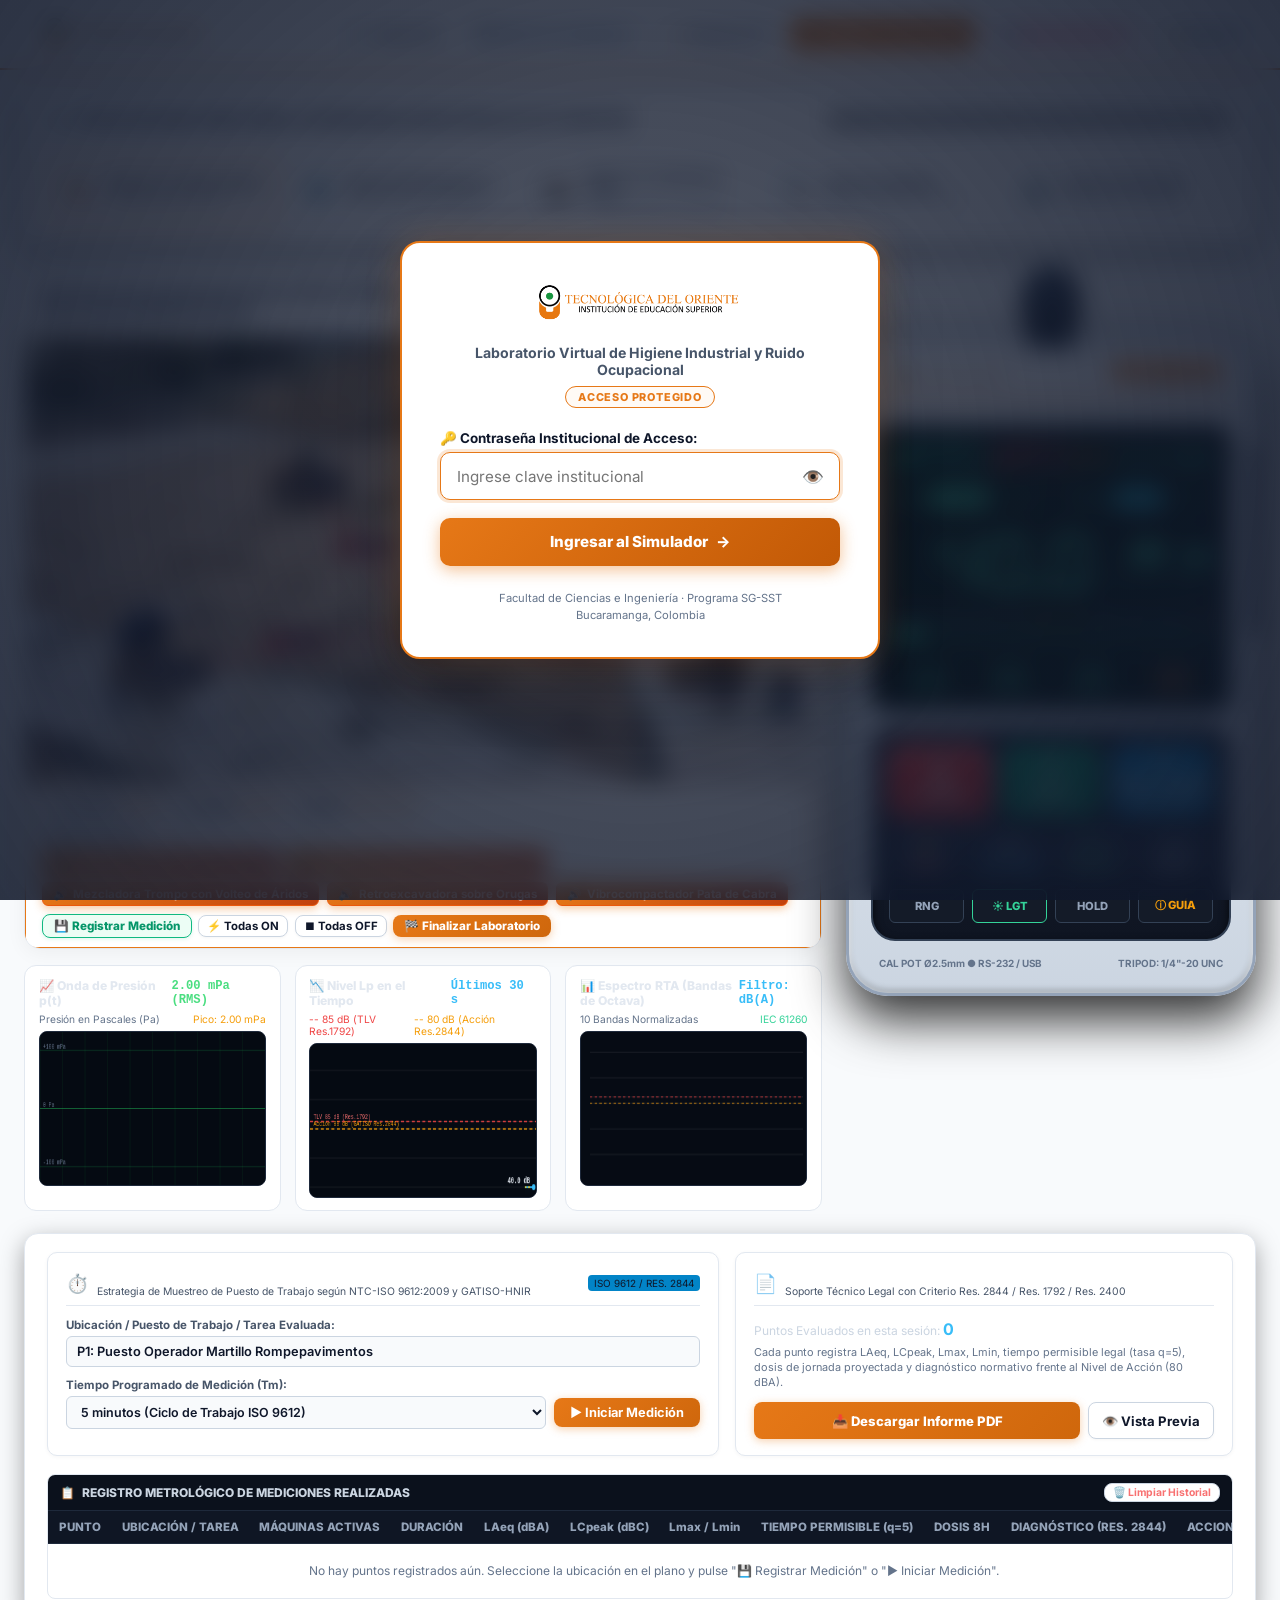
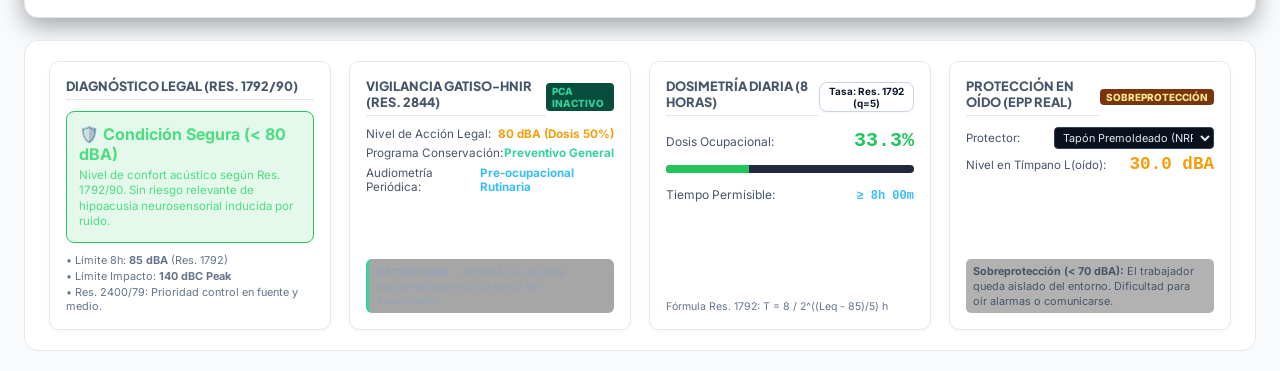
==== commit 792a3faa: "fix(visual): rediseño de balizas acústicas flotantes compactas, sincronización dinámica de canvas y " ====
--- a/index.html
+++ b/index.html
@@ -1063,7 +1063,7 @@
             width: 100%;
             height: auto !important;
             min-height: 380px;
-            max-height: 520px;
+            max-height: 640px;
             position: relative;
             background: #ffffff;
             display: flex;
@@ -1071,6 +1071,8 @@
             justify-content: center;
             overflow: hidden;
             margin: 0 auto;
+            border-radius: 8px;
+            box-shadow: 0 4px 16px rgba(0, 0, 0, 0.08);
         }
 
         /* Suelo industrial con demarcación de seguridad */
@@ -1882,9 +1884,12 @@
             width: 100%;
             height: auto !important;
             min-height: 380px;
-            max-height: 520px;
+            max-height: 640px;
             margin: 0 auto;
             background: #ffffff;
+            border-radius: 8px;
+            overflow: hidden;
+            box-shadow: 0 4px 16px rgba(0, 0, 0, 0.08);
         }
 
         .sector-overview-layer {
@@ -1905,7 +1910,7 @@
             inset: 0;
             width: 100%;
             height: 100%;
-            object-fit: contain;
+            object-fit: cover;
             object-position: center center;
             user-select: none;
             pointer-events: none;
@@ -1941,83 +1946,184 @@
             object-position: center center;
         }
 
-        /* Balizas de Maquinaria en el Plano: SOLO BOCINAS */
+        /* Balizas de Maquinaria en el Plano: Bocinas Acústicas Compactas de Alta Fidelidad (Cero Obstrucción Visual) */
+        #overviewCanvas {
+            position: absolute;
+            inset: 0;
+            width: 100% !important;
+            height: 100% !important;
+            pointer-events: none;
+            z-index: 12;
+        }
+
         .machine-map-beacon {
             position: absolute;
+            cursor: pointer;
+            z-index: 24;
+            user-select: none;
             transform: translate(-50%, -50%);
-            cursor: pointer;
-            z-index: 22;
-            user-select: none;
-            transition: transform 0.2s cubic-bezier(0.16, 1, 0.3, 1);
+            transition: transform 0.2s cubic-bezier(0.16, 1, 0.3, 1), filter 0.2s;
         }
 
         .machine-map-beacon:hover {
-            transform: translate(-50%, -50%) scale(1.18);
-            z-index: 30;
-        }
-
-        .beacon-speaker-btn {
-            width: 38px;
-            height: 38px;
-            border-radius: 50%;
+            transform: translate(-50%, -50%) scale(1.12);
+            z-index: 40;
+        }
+
+        /* Cápsula compacta de la bocina: diseño micro-glassmorphism que NO tapa la imagen de la máquina */
+        .beacon-speaker-capsule {
+            display: inline-flex;
+            align-items: center;
+            gap: 5px;
+            background: rgba(15, 23, 42, 0.82);
+            backdrop-filter: blur(8px);
+            -webkit-backdrop-filter: blur(8px);
+            border: 1.5px solid var(--ceto-orange);
+            border-radius: 20px;
+            padding: 3px 8px 3px 6px;
+            box-shadow: 0 4px 12px rgba(0, 0, 0, 0.45), 0 0 10px rgba(230, 120, 23, 0.35);
+            color: #ffffff;
+            transition: all 0.25s ease;
+        }
+
+        /* Icono de bocina emisor */
+        .beacon-speaker-icon {
             display: flex;
             align-items: center;
             justify-content: center;
-            font-size: 16px;
+            width: 22px;
+            height: 22px;
+            border-radius: 50%;
+            background: rgba(230, 120, 23, 0.25);
+            font-size: 13px;
+            line-height: 1;
             position: relative;
-            transition: all 0.25s ease;
-        }
-
-        .beacon-speaker-btn.active {
-            background: linear-gradient(135deg, #f97316 0%, #e67817 100%);
+        }
+
+        /* Ondas de emisión circundantes a la bocina activa */
+        .machine-map-beacon.is-active .beacon-speaker-icon::before {
+            content: '';
+            position: absolute;
+            inset: -4px;
+            border-radius: 50%;
+            border: 1.5px solid var(--ceto-orange);
+            animation: beaconWavePulse 1.8s infinite ease-out;
+        }
+
+        @keyframes beaconWavePulse {
+            0% { transform: scale(0.7); opacity: 1; }
+            100% { transform: scale(2.2); opacity: 0; }
+        }
+
+        /* Nivel SPL conciso */
+        .beacon-speaker-spl {
+            font-size: 0.72rem;
+            font-weight: 800;
+            font-family: monospace;
+            color: #fed7aa;
+            letter-spacing: 0.2px;
+        }
+
+        /* Estado apagado / silenciado: translúcido discreto para mínima interferencia visual */
+        .machine-map-beacon.is-off .beacon-speaker-capsule {
+            background: rgba(15, 23, 42, 0.45);
+            border-color: rgba(203, 213, 225, 0.4);
+            box-shadow: 0 2px 6px rgba(0, 0, 0, 0.25);
+            opacity: 0.72;
+        }
+
+        .machine-map-beacon.is-off .beacon-speaker-icon {
+            background: rgba(148, 163, 184, 0.2);
+            color: #94a3b8;
+        }
+
+        .machine-map-beacon.is-off .beacon-speaker-spl {
+            color: #94a3b8;
+        }
+
+        /* Tooltip flotante informativo que solo aparece al pasar el cursor (NO estorba la visual) */
+        .beacon-hover-tooltip {
+            position: absolute;
+            bottom: calc(100% + 8px);
+            left: 50%;
+            transform: translateX(-50%) translateY(4px);
+            background: rgba(15, 23, 42, 0.94);
+            backdrop-filter: blur(10px);
+            border: 1px solid rgba(230, 120, 23, 0.5);
+            border-radius: 8px;
+            padding: 6px 12px;
+            white-space: nowrap;
             color: #ffffff;
-            border: 2.5px solid #ffffff;
-            box-shadow: 0 4px 16px rgba(230, 120, 23, 0.75), 0 2px 6px rgba(0,0,0,0.3);
-        }
-
-        .beacon-speaker-btn.inactive {
-            background: #ffffff;
-            color: #64748b;
-            border: 2px solid #cbd5e1;
-            box-shadow: 0 2px 8px rgba(0,0,0,0.2);
-            opacity: 0.95;
-        }
-
-        .speaker-ripple-ring {
+            font-size: 0.72rem;
+            font-weight: 600;
+            pointer-events: none;
+            opacity: 0;
+            visibility: hidden;
+            transition: all 0.2s cubic-bezier(0.16, 1, 0.3, 1);
+            box-shadow: 0 6px 20px rgba(0, 0, 0, 0.5);
+            z-index: 50;
+        }
+
+        .beacon-hover-tooltip::after {
+            content: '';
             position: absolute;
-            inset: -6px;
-            border-radius: 50%;
-            border: 2px solid rgba(230, 120, 23, 0.7);
-            animation: speakerWavePing 1.8s infinite cubic-bezier(0, 0, 0.2, 1);
-            pointer-events: none;
-        }
-
-        @keyframes speakerWavePing {
-            0% { transform: scale(0.9); opacity: 0.9; }
-            100% { transform: scale(1.7); opacity: 0; }
-        }
-
-        .beacon-hover-tooltip {
-            display: none;
-            position: absolute;
-            bottom: 44px;
+            top: 100%;
             left: 50%;
             transform: translateX(-50%);
-            background: rgba(15, 23, 42, 0.95);
-            color: #ffffff;
-            padding: 4px 10px;
-            border-radius: 6px;
-            font-size: 0.72rem;
-            font-weight: 700;
-            white-space: nowrap;
-            pointer-events: none;
-            z-index: 50;
-            box-shadow: 0 4px 14px rgba(0,0,0,0.35);
-            border: 1px solid var(--ceto-orange);
+            border-left: 5px solid transparent;
+            border-right: 5px solid transparent;
+            border-top: 5px solid rgba(15, 23, 42, 0.94);
         }
 
         .machine-map-beacon:hover .beacon-hover-tooltip {
-            display: block;
+            opacity: 1;
+            visibility: visible;
+            transform: translateX(-50%) translateY(0);
+        }
+
+        /* Ajuste horizontal de tooltips en bordes laterales para evitar recortes */
+        .machine-map-beacon.align-left .beacon-hover-tooltip {
+            left: 0;
+            transform: translateY(4px);
+        }
+        .machine-map-beacon.align-left:hover .beacon-hover-tooltip {
+            transform: translateY(0);
+        }
+        .machine-map-beacon.align-left .beacon-hover-tooltip::after {
+            left: 16px;
+            transform: none;
+        }
+
+        .machine-map-beacon.align-right .beacon-hover-tooltip {
+            left: auto;
+            right: 0;
+            transform: translateY(4px);
+        }
+        .machine-map-beacon.align-right:hover .beacon-hover-tooltip {
+            transform: translateY(0);
+        }
+        .machine-map-beacon.align-right .beacon-hover-tooltip::after {
+            left: auto;
+            right: 16px;
+            transform: none;
+        }
+
+        /* Inversión de tooltip hacia abajo para máquinas en la parte superior */
+        .machine-map-beacon.float-down .beacon-hover-tooltip {
+            bottom: auto;
+            top: calc(100% + 8px);
+            transform: translateX(-50%) translateY(-4px);
+        }
+
+        .machine-map-beacon.float-down .beacon-hover-tooltip::after {
+            top: auto;
+            bottom: 100%;
+            border-top: none;
+            border-bottom: 5px solid rgba(15, 23, 42, 0.94);
+        }
+
+        .machine-map-beacon.float-down:hover .beacon-hover-tooltip {
+            transform: translateX(-50%) translateY(0);
         }
 
         /* MINI MINI SONÓMETRO MÓVIL EN EL PLANO */
@@ -7028,10 +7134,13 @@
         let waveTime = 0;
         function drawOverviewScene(dt, instantSPL) {
             if (!overviewCtx || !overviewCanvas) return;
-            if (overviewCanvas.width !== overviewCanvas.clientWidth || overviewCanvas.height !== overviewCanvas.clientHeight) {
-                if (overviewCanvas.clientWidth > 0 && overviewCanvas.clientHeight > 0) {
-                    overviewCanvas.width = overviewCanvas.clientWidth;
-                    overviewCanvas.height = overviewCanvas.clientHeight;
+            const overviewCont = document.getElementById('sectorOverviewContainer');
+            if (overviewCont) {
+                const cw = overviewCont.clientWidth;
+                const ch = overviewCont.clientHeight;
+                if (cw > 0 && ch > 0 && (overviewCanvas.width !== cw || overviewCanvas.height !== ch)) {
+                    overviewCanvas.width = cw;
+                    overviewCanvas.height = ch;
                 }
             }
             waveTime += dt;
@@ -7111,19 +7220,19 @@
                         const mx = (m.coords.x / 100) * w;
                         const my = (m.coords.y / 100) * h;
 
-                        // 1. Ondas acústicas concéntricas radiadas por la máquina activa
-                        for (let i = 0; i < 3; i++) {
-                            const prog = ((waveTime * 0.95 + i / 3) % 1);
-                            const rad = Math.max(8, prog * Math.min(w, h) * 0.38);
-                            const alpha = (1 - prog) * 0.38;
+                        // 1. Ondas acústicas concéntricas radiadas expansivamente por la bocina activa
+                        for (let i = 0; i < 4; i++) {
+                            const prog = ((waveTime * 0.85 + i / 4) % 1);
+                            const rad = Math.max(12, prog * Math.min(w, h) * 0.55);
+                            const alpha = (1 - prog) * 0.42;
                             overviewCtx.beginPath();
                             overviewCtx.arc(mx, my, rad, 0, Math.PI * 2);
                             overviewCtx.strokeStyle = m.type === 'impacto' 
-                                ? `rgba(248, 113, 113, ${alpha})` 
+                                ? `rgba(239, 68, 68, ${alpha})` 
                                 : m.type === 'intermitente' 
-                                    ? `rgba(251, 191, 36, ${alpha})` 
+                                    ? `rgba(245, 158, 11, ${alpha})` 
                                     : `rgba(56, 189, 248, ${alpha})`;
-                            overviewCtx.lineWidth = 2.0;
+                            overviewCtx.lineWidth = 2.2 * (1 - prog * 0.45);
                             overviewCtx.stroke();
                         }
 
@@ -7651,18 +7760,27 @@
 
             sec.machines.forEach(m => {
                 const isActive = activeOverviewSources.has(m.id);
+                const isTop = (m.coords.y < 22);
                 const beacon = document.createElement('div');
-                beacon.className = `machine-map-beacon ${isActive ? 'is-active' : 'is-off'}`;
+                const isLeft = (m.coords.x < 24);
+                const isRight = (m.coords.x > 76);
+                beacon.className = `machine-map-beacon ${isActive ? 'is-active' : 'is-off'} ${isTop ? 'float-down' : ''} ${isLeft ? 'align-left' : ''} ${isRight ? 'align-right' : ''}`;
                 beacon.style.left = m.coords.x + '%';
                 beacon.style.top = m.coords.y + '%';
-                beacon.title = `${m.name} (${m.splRange}) - Clic para ${isActive ? 'APAGAR' : 'ACTIVAR'} ruido`;
+                beacon.setAttribute('role', 'button');
+                beacon.setAttribute('aria-label', `${m.name}: ${isActive ? 'Activa' : 'Silenciada'}`);
 
                 beacon.innerHTML = `
-                    <div class="beacon-speaker-btn ${isActive ? 'active' : 'inactive'}">
-                        <span class="speaker-icon">${isActive ? '🔊' : '🔇'}</span>
-                        ${isActive ? '<span class="speaker-ripple-ring"></span>' : ''}
+                    <div class="beacon-speaker-capsule">
+                        <span class="beacon-speaker-icon">${isActive ? '🔊' : '🔇'}</span>
+                        <span class="beacon-speaker-spl">${m.baseSpl} dB</span>
                     </div>
-                    <div class="beacon-hover-tooltip">${m.name} · ${isActive ? 'ACTIVA' : 'APAGADA'}</div>
+                    <div class="beacon-hover-tooltip">
+                        <div style="font-weight:700; color:#fed7aa; margin-bottom:2px;">${m.name}</div>
+                        <div style="font-size:0.68rem; color:#94a3b8;">
+                            ${m.type.toUpperCase()} • Nivel: ${m.baseSpl} dBA • ${isActive ? '🔊 Ruido ACTIVO (clic para silenciar)' : '🔇 SILENCIADA (clic para activar)'}
+                        </div>
+                    </div>
                 `;
 
                 beacon.addEventListener('click', (e) => {
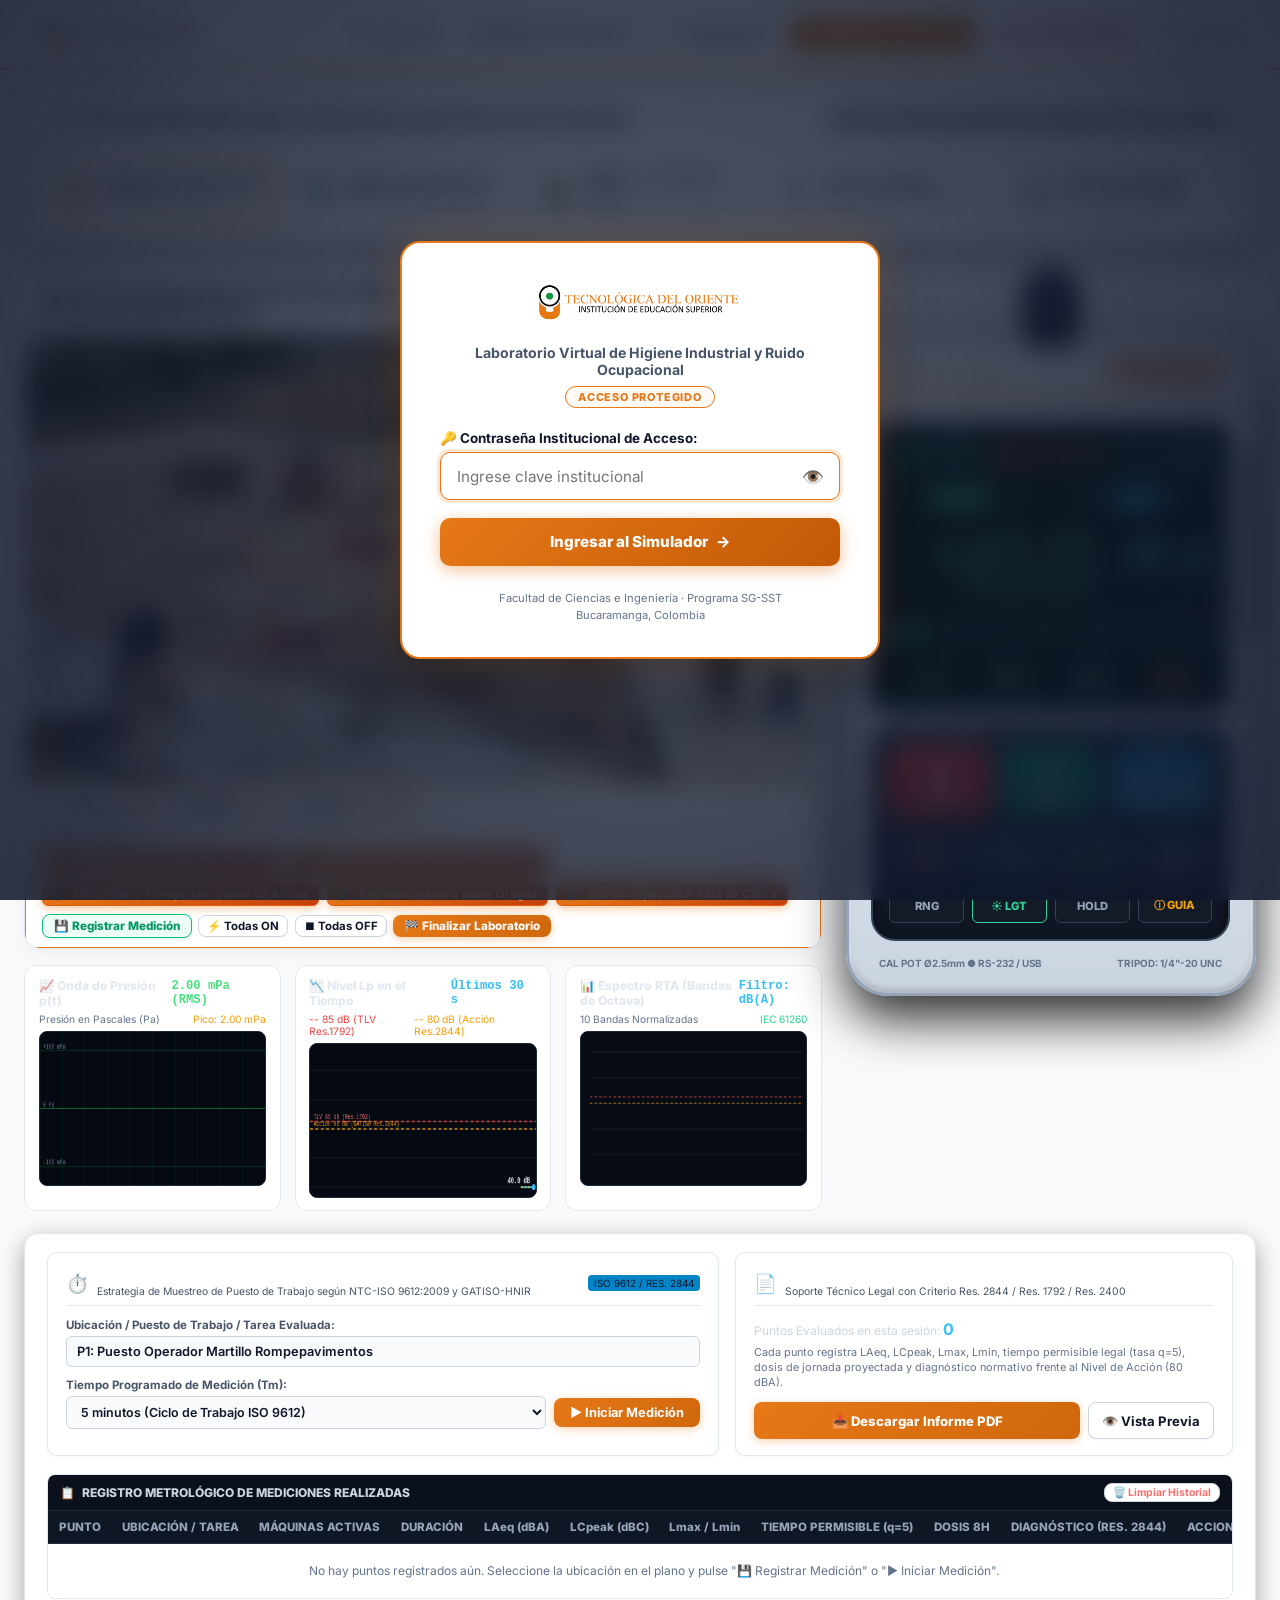
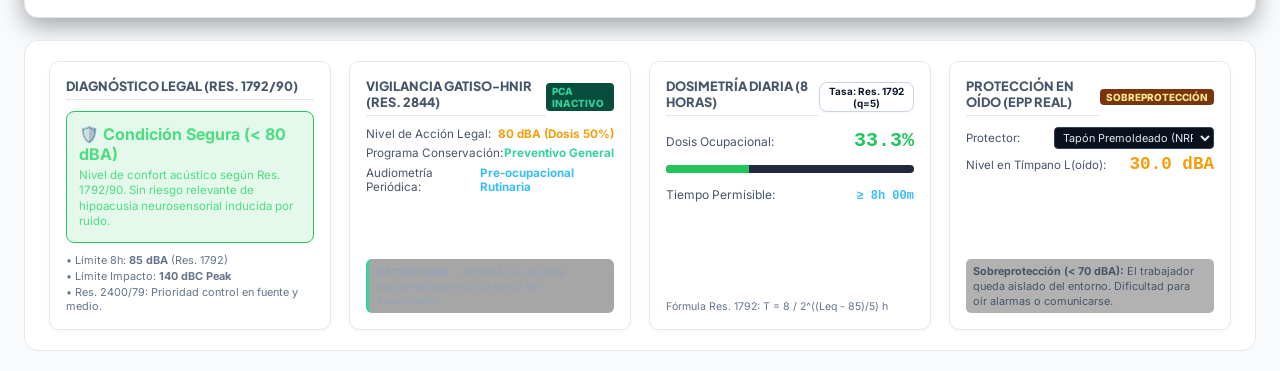
==== commit 2670e27f: "fix(visual): reubicar balizas fuera de maquinas a espacio 100% libre con lideres de llamada" ====
--- a/index.html
+++ b/index.html
@@ -7220,6 +7220,30 @@
                         const mx = (m.coords.x / 100) * w;
                         const my = (m.coords.y / 100) * h;
 
+                        // Guía visual elegante que conecta la bocina en espacio libre con la máquina en la foto
+                        const callout = (typeof MACHINE_BADGE_CALLOUTS !== 'undefined' && MACHINE_BADGE_CALLOUTS[m.id]) 
+                            ? MACHINE_BADGE_CALLOUTS[m.id] 
+                            : { x: m.coords.x, y: Math.max(8, m.coords.y - 14) };
+                        const bx = (callout.x / 100) * w;
+                        const by = (callout.y / 100) * h;
+
+                        overviewCtx.save();
+                        overviewCtx.strokeStyle = 'rgba(230, 120, 23, 0.4)';
+                        overviewCtx.lineWidth = 1.0;
+                        overviewCtx.setLineDash([3, 3]);
+                        overviewCtx.beginPath();
+                        overviewCtx.moveTo(bx, by);
+                        overviewCtx.lineTo(mx, my);
+                        overviewCtx.stroke();
+                        overviewCtx.setLineDash([]);
+
+                        // Micro punto focal limpio en la máquina (no tapa nada)
+                        overviewCtx.beginPath();
+                        overviewCtx.arc(mx, my, 2.5, 0, Math.PI * 2);
+                        overviewCtx.fillStyle = '#e67817';
+                        overviewCtx.fill();
+                        overviewCtx.restore();
+
                         // 1. Ondas acústicas concéntricas radiadas expansivamente por la bocina activa
                         for (let i = 0; i < 4; i++) {
                             const prog = ((waveTime * 0.85 + i / 4) % 1);
@@ -7749,6 +7773,46 @@
             }
         }
 
+        
+        // Coordenadas calibradas en ESPACIO TOTALMENTE VACÍO (cielo, muro, suelo libre)
+        // para que las bocinas NUNCA tapen a las máquinas ni a los trabajadores
+        const MACHINE_BADGE_CALLOUTS = {
+            // SECTOR A: CONSTRUCCIÓN
+            'cortadora_disco': { x: 7.0, y: 88.0 },
+            'martillo_neumatico': { x: 92.5, y: 62.0 },
+            'mezcladora_trompo': { x: 23.0, y: 32.0 },
+            'retroexcavadora': { x: 56.0, y: 4.5 },
+            'vibrocompactador': { x: 79.0, y: 19.0 },
+
+            // SECTOR B: MANUFACTURA
+            'prensa_excentrica_ep500': { x: 6.5, y: 88.0 },
+            'martinete_forja_industrial': { x: 24.5, y: 36.0 },
+            'pulidora_bosch_gws': { x: 41.5, y: 88.0 },
+            'compresor_kaeser_csdx165': { x: 66.0, y: 36.0 },
+            'ventilador_centrifugo_industrial': { x: 93.5, y: 82.0 },
+
+            // SECTOR C: COMERCIO Y OCIO
+            'karting_indoor': { x: 6.5, y: 88.0 },
+            'discoteca_subwoofers': { x: 20.0, y: 20.0 },
+            'restaurante_aforo': { x: 51.0, y: 78.0 },
+            'campana_extractora': { x: 75.0, y: 18.0 },
+            'bolera_bowling': { x: 94.0, y: 88.0 },
+
+            // SECTOR D: MINERÍA
+            'voladura_banco': { x: 18.0, y: 12.0 },
+            'jumbo_perforacion': { x: 36.0, y: 44.0 },
+            'trituradora_mandibulas': { x: 54.0, y: 14.0 },
+            'zaranda_vibratoria': { x: 64.0, y: 35.0 },
+            'dumper_minero': { x: 88.0, y: 92.0 },
+
+            // SECTOR E: SERVICIOS Y OFICINAS
+            'datacenter_servidores': { x: 7.0, y: 78.0 },
+            'call_center': { x: 20.0, y: 88.0 },
+            'plotter_imprenta': { x: 51.0, y: 28.0 },
+            'cafeteria_corporativa': { x: 66.5, y: 42.0 },
+            'despacho_avenida': { x: 89.0, y: 34.0 }
+        };
+
         function renderOverviewMachineBeacons() {
             renderOverviewAnimationClips();
             const layer = document.getElementById('overviewMachinesLayer');
@@ -7760,15 +7824,23 @@
 
             sec.machines.forEach(m => {
                 const isActive = activeOverviewSources.has(m.id);
-                const isTop = (m.coords.y < 22);
+                // Usar coordenadas en espacio totalmente despejado para que NUNCA tape la máquina
+                const callout = (typeof MACHINE_BADGE_CALLOUTS !== 'undefined' && MACHINE_BADGE_CALLOUTS[m.id]) 
+                    ? MACHINE_BADGE_CALLOUTS[m.id] 
+                    : { x: m.coords.x, y: Math.max(8, m.coords.y - 14) };
+
+                const isTop = (callout.y < 22);
+                const isLeft = (callout.x < 24);
+                const isRight = (callout.x > 76);
+
+                // 1. Baliza / Bocina ubicada en espacio 100% libre de obstrucción
                 const beacon = document.createElement('div');
-                const isLeft = (m.coords.x < 24);
-                const isRight = (m.coords.x > 76);
                 beacon.className = `machine-map-beacon ${isActive ? 'is-active' : 'is-off'} ${isTop ? 'float-down' : ''} ${isLeft ? 'align-left' : ''} ${isRight ? 'align-right' : ''}`;
-                beacon.style.left = m.coords.x + '%';
-                beacon.style.top = m.coords.y + '%';
+                beacon.style.left = callout.x + '%';
+                beacon.style.top = callout.y + '%';
                 beacon.setAttribute('role', 'button');
                 beacon.setAttribute('aria-label', `${m.name}: ${isActive ? 'Activa' : 'Silenciada'}`);
+                beacon.title = `${m.name} (${m.baseSpl} dBA) - Clic para ${isActive ? 'silenciar' : 'activar'}`;
 
                 beacon.innerHTML = `
                     <div class="beacon-speaker-capsule">
@@ -7783,7 +7855,21 @@
                     </div>
                 `;
 
-                beacon.addEventListener('click', (e) => {
+                // 2. Zona táctil interactiva invisible sobre la propia máquina (permite hacer clic sobre la foto directamente)
+                const machineHotspot = document.createElement('div');
+                machineHotspot.className = 'machine-focal-hotspot';
+                machineHotspot.style.position = 'absolute';
+                machineHotspot.style.left = m.coords.x + '%';
+                machineHotspot.style.top = m.coords.y + '%';
+                machineHotspot.style.transform = 'translate(-50%, -50%)';
+                machineHotspot.style.width = '44px';
+                machineHotspot.style.height = '44px';
+                machineHotspot.style.cursor = 'pointer';
+                machineHotspot.style.borderRadius = '50%';
+                machineHotspot.style.zIndex = '28';
+                machineHotspot.title = `${m.name} - Clic para ${isActive ? 'silenciar' : 'activar'}`;
+
+                function toggleSound(e) {
                     e.stopPropagation();
                     initAudio();
                     if (audioCtx && audioCtx.state === 'suspended') audioCtx.resume();
@@ -7796,9 +7882,13 @@
                     renderMultiSourceChips();
                     updateOverviewAcousticGains();
                     playCurrentAudio();
-                });
+                }
+
+                beacon.addEventListener('click', toggleSound);
+                machineHotspot.addEventListener('click', toggleSound);
 
                 layer.appendChild(beacon);
+                layer.appendChild(machineHotspot);
             });
         }
 
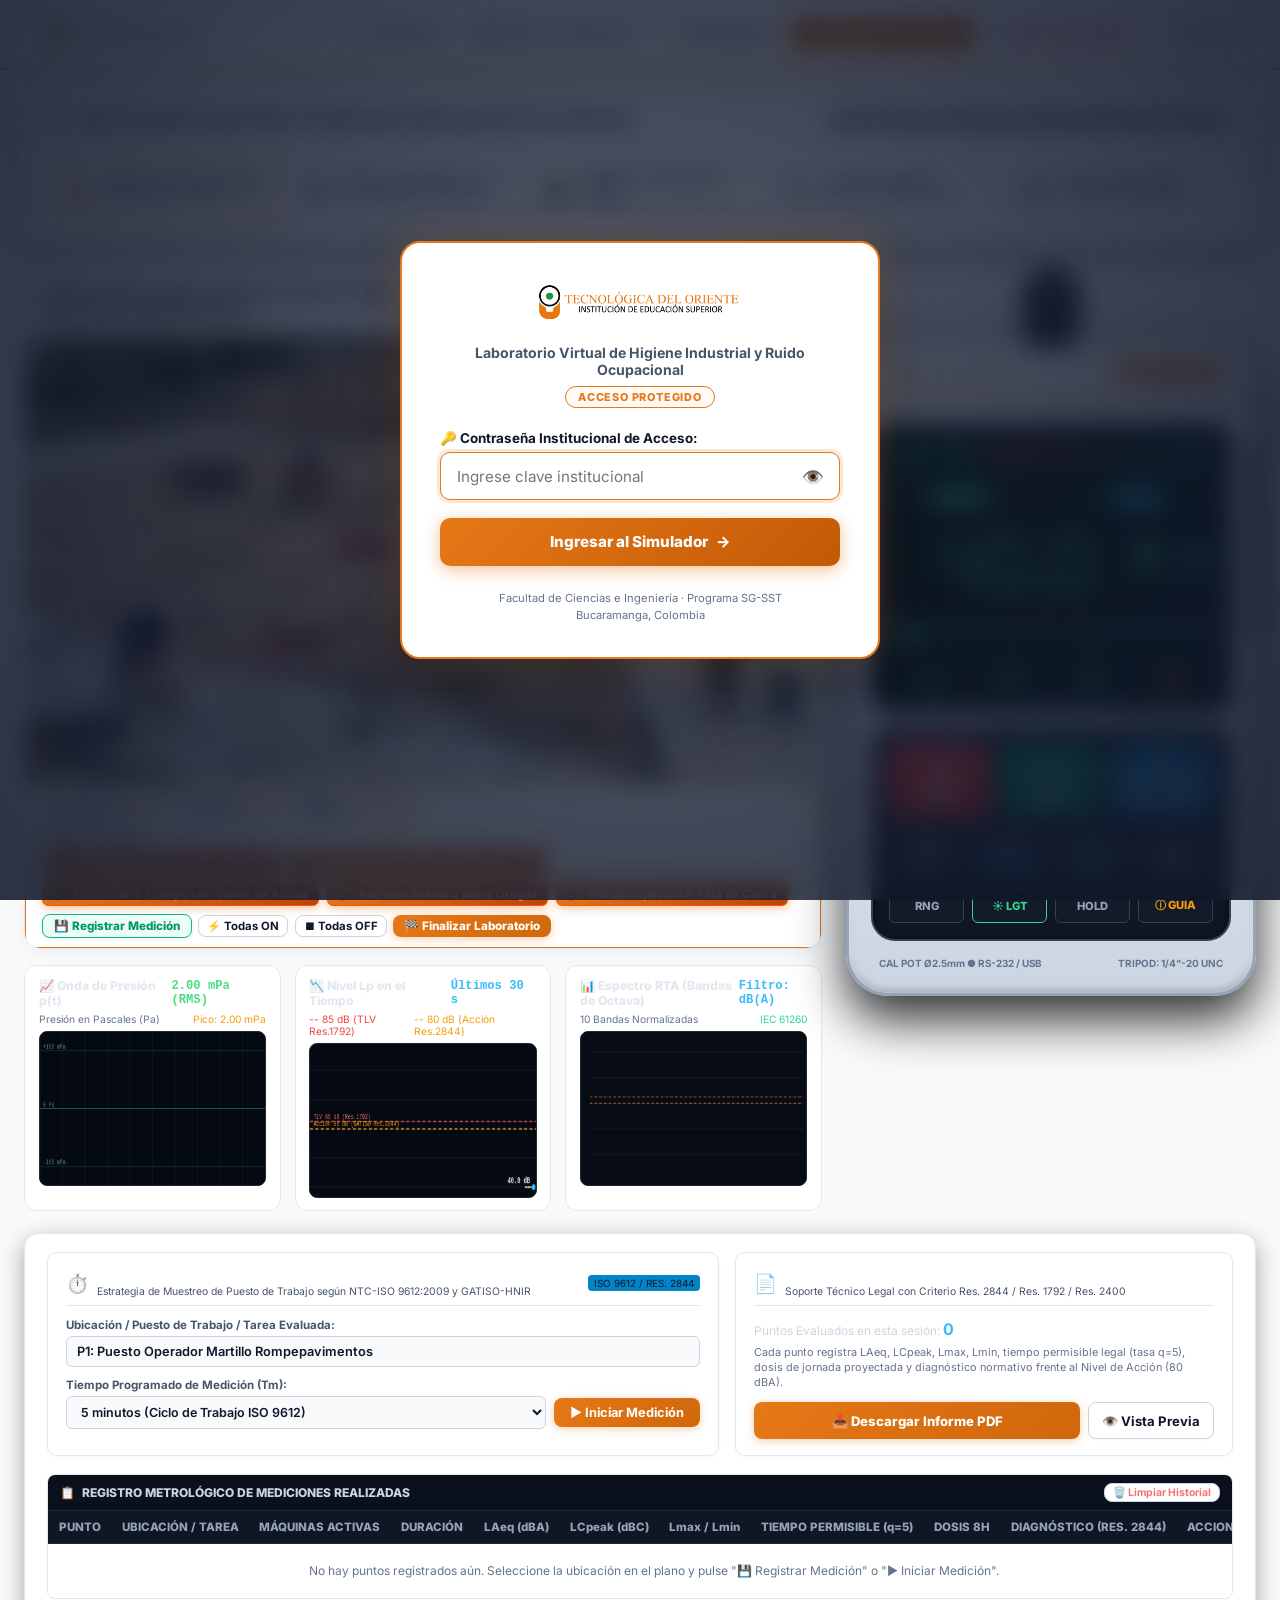
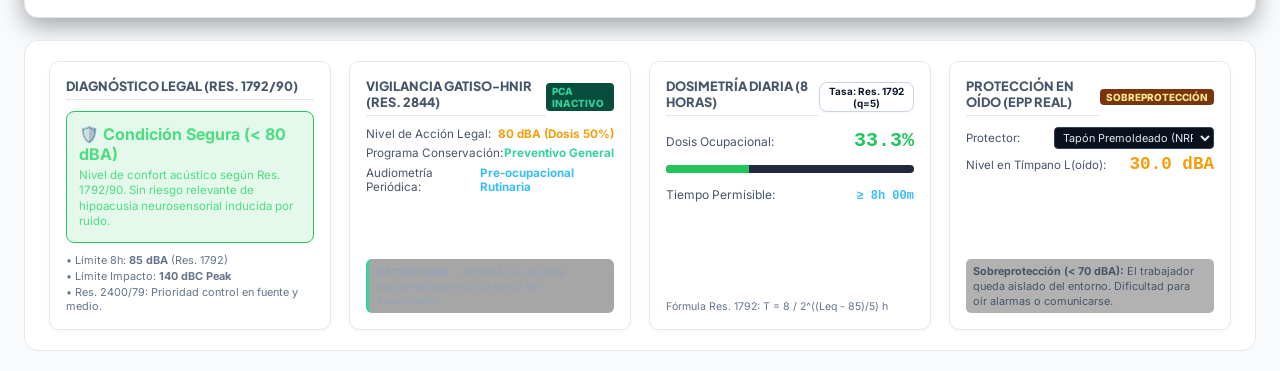
==== commit d29ebb1c: "Update password check value in index.html" ====
--- a/index.html
+++ b/index.html
@@ -3961,7 +3961,7 @@
             const errBox = document.getElementById('cetoAuthError');
             const val = pwdInput ? pwdInput.value.trim() : '';
 
-            if (val === 'CETO2026') {
+            if (val === '@ruido_1983') {
                 sessionStorage.setItem('ceto_auth_token', 'CETO2026_VALID');
                 if (errBox) errBox.style.display = 'none';
                 const card = document.querySelector('.ceto-auth-card');
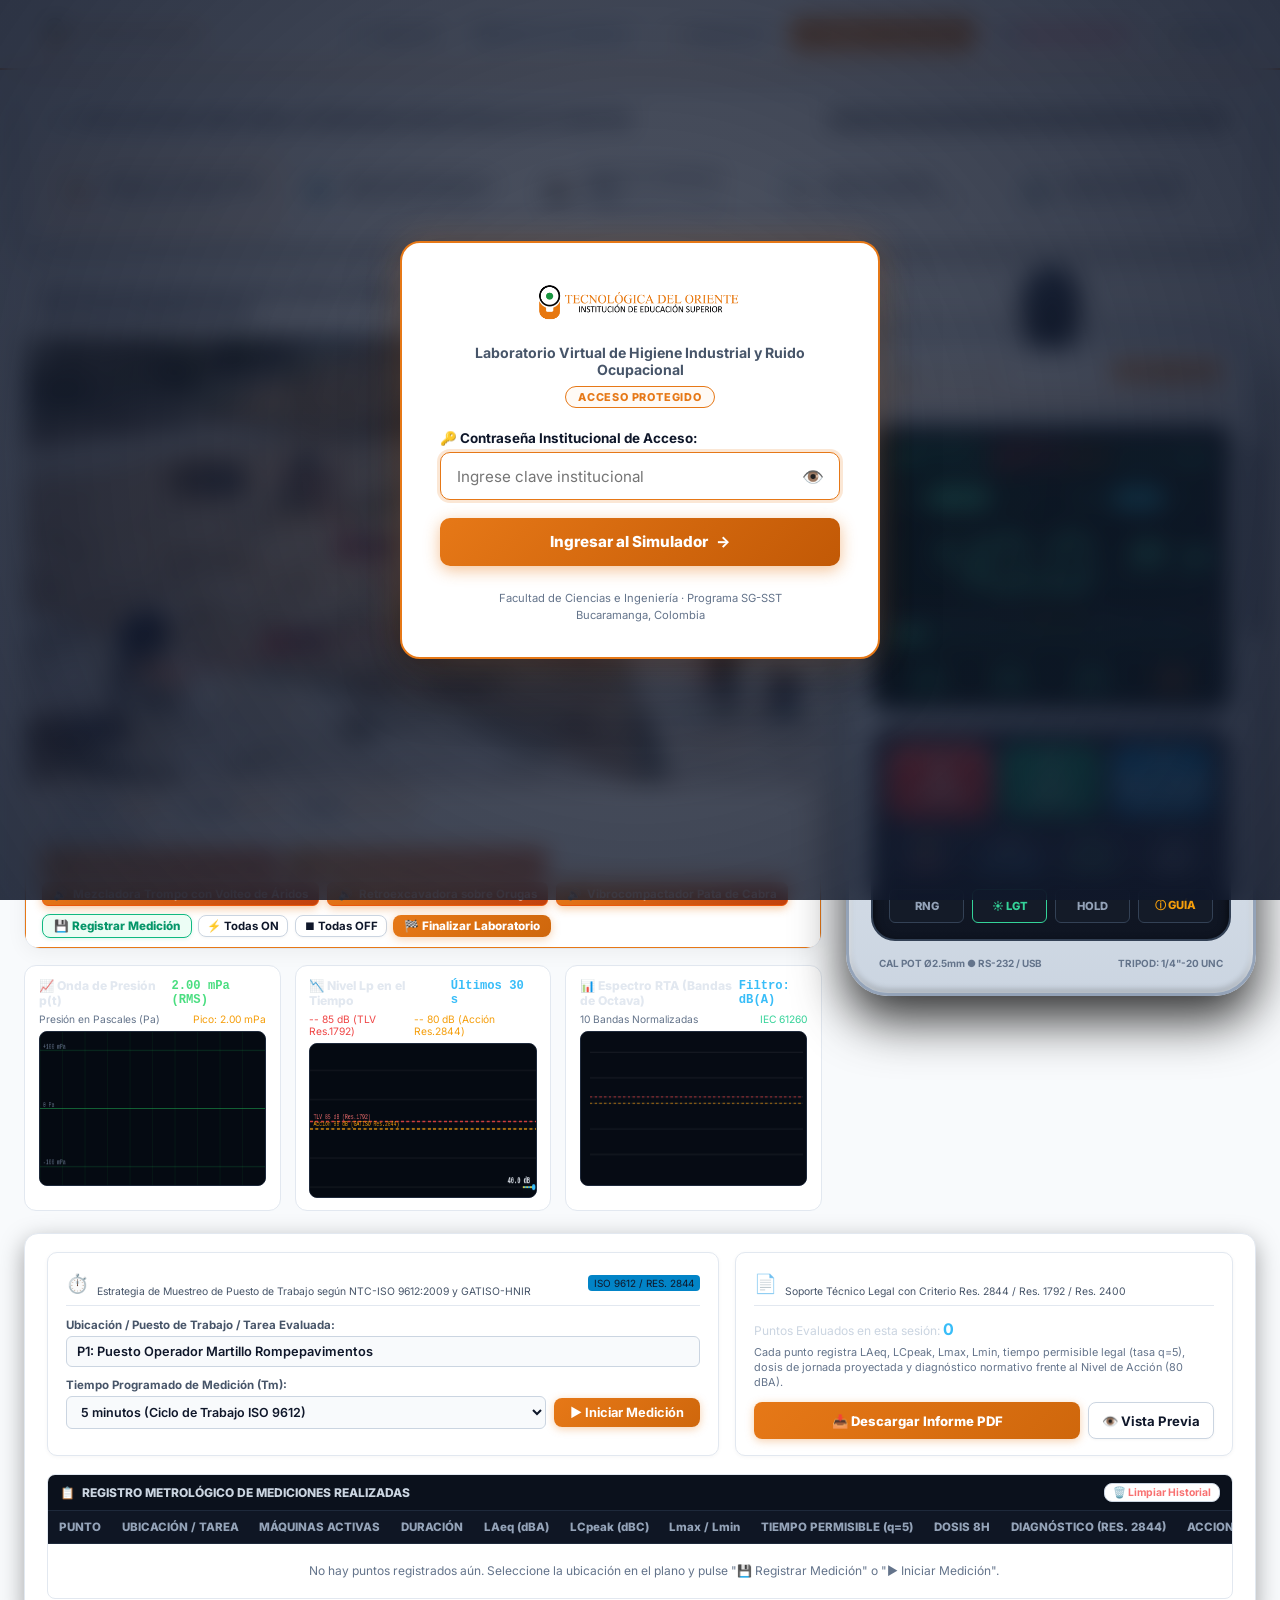
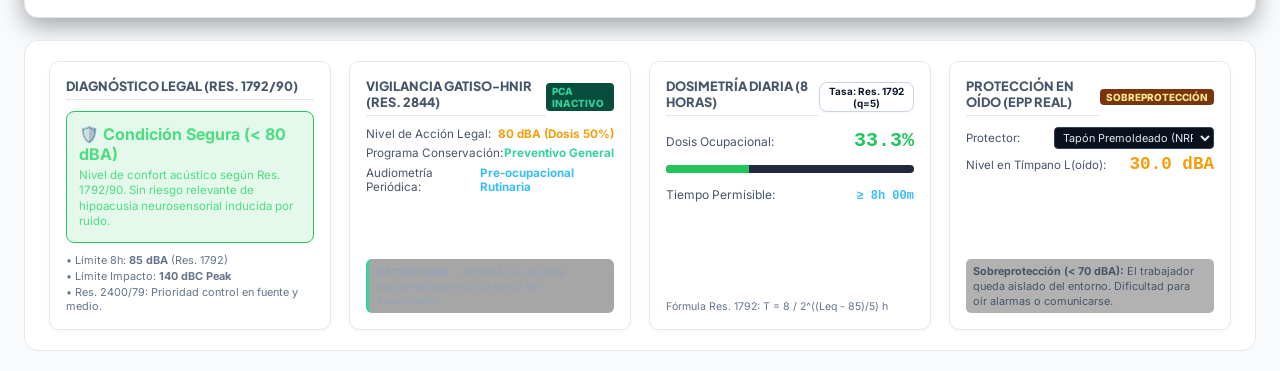
==== commit c7e46ea8: "feat(auth): actualizar contrasena de acceso institucional a @ruido_1983" ====
--- a/index.html
+++ b/index.html
@@ -2553,7 +2553,7 @@
 <body>
 
     <!-- =========================================================================
-         PORTAL DE ACCESO INSTITUCIONAL POR CONTRASEÑA (CETO2026)
+         PORTAL DE ACCESO INSTITUCIONAL POR CONTRASEÑA
          ========================================================================= -->
     <div id="cetoAuthModal" class="ceto-auth-overlay">
         <div class="ceto-auth-card">
@@ -3940,10 +3940,10 @@
 
         // Audio Web API
                 // =========================================================================
-        // CONTROL DE ACCESO INSTITUCIONAL POR CONTRASEÑA (CETO2026)
+        // CONTROL DE ACCESO INSTITUCIONAL POR CONTRASEÑA
         // =========================================================================
         function checkCetoAuth() {
-            const isAuth = sessionStorage.getItem('ceto_auth_token') === 'CETO2026_VALID';
+            const isAuth = sessionStorage.getItem('ceto_auth_token') === 'RUIDO1983_VALID';
             const modal = document.getElementById('cetoAuthModal');
             if (modal) {
                 modal.style.display = isAuth ? 'none' : 'flex';
@@ -3961,8 +3961,8 @@
             const errBox = document.getElementById('cetoAuthError');
             const val = pwdInput ? pwdInput.value.trim() : '';
 
-            if (val === '@ruido_1983') {
-                sessionStorage.setItem('ceto_auth_token', 'CETO2026_VALID');
+            if (val === '@ruido_1983' || val === '[@ruido_1983]') {
+                sessionStorage.setItem('ceto_auth_token', 'RUIDO1983_VALID');
                 if (errBox) errBox.style.display = 'none';
                 const card = document.querySelector('.ceto-auth-card');
                 if (card) card.classList.add('ceto-unlock-success');
